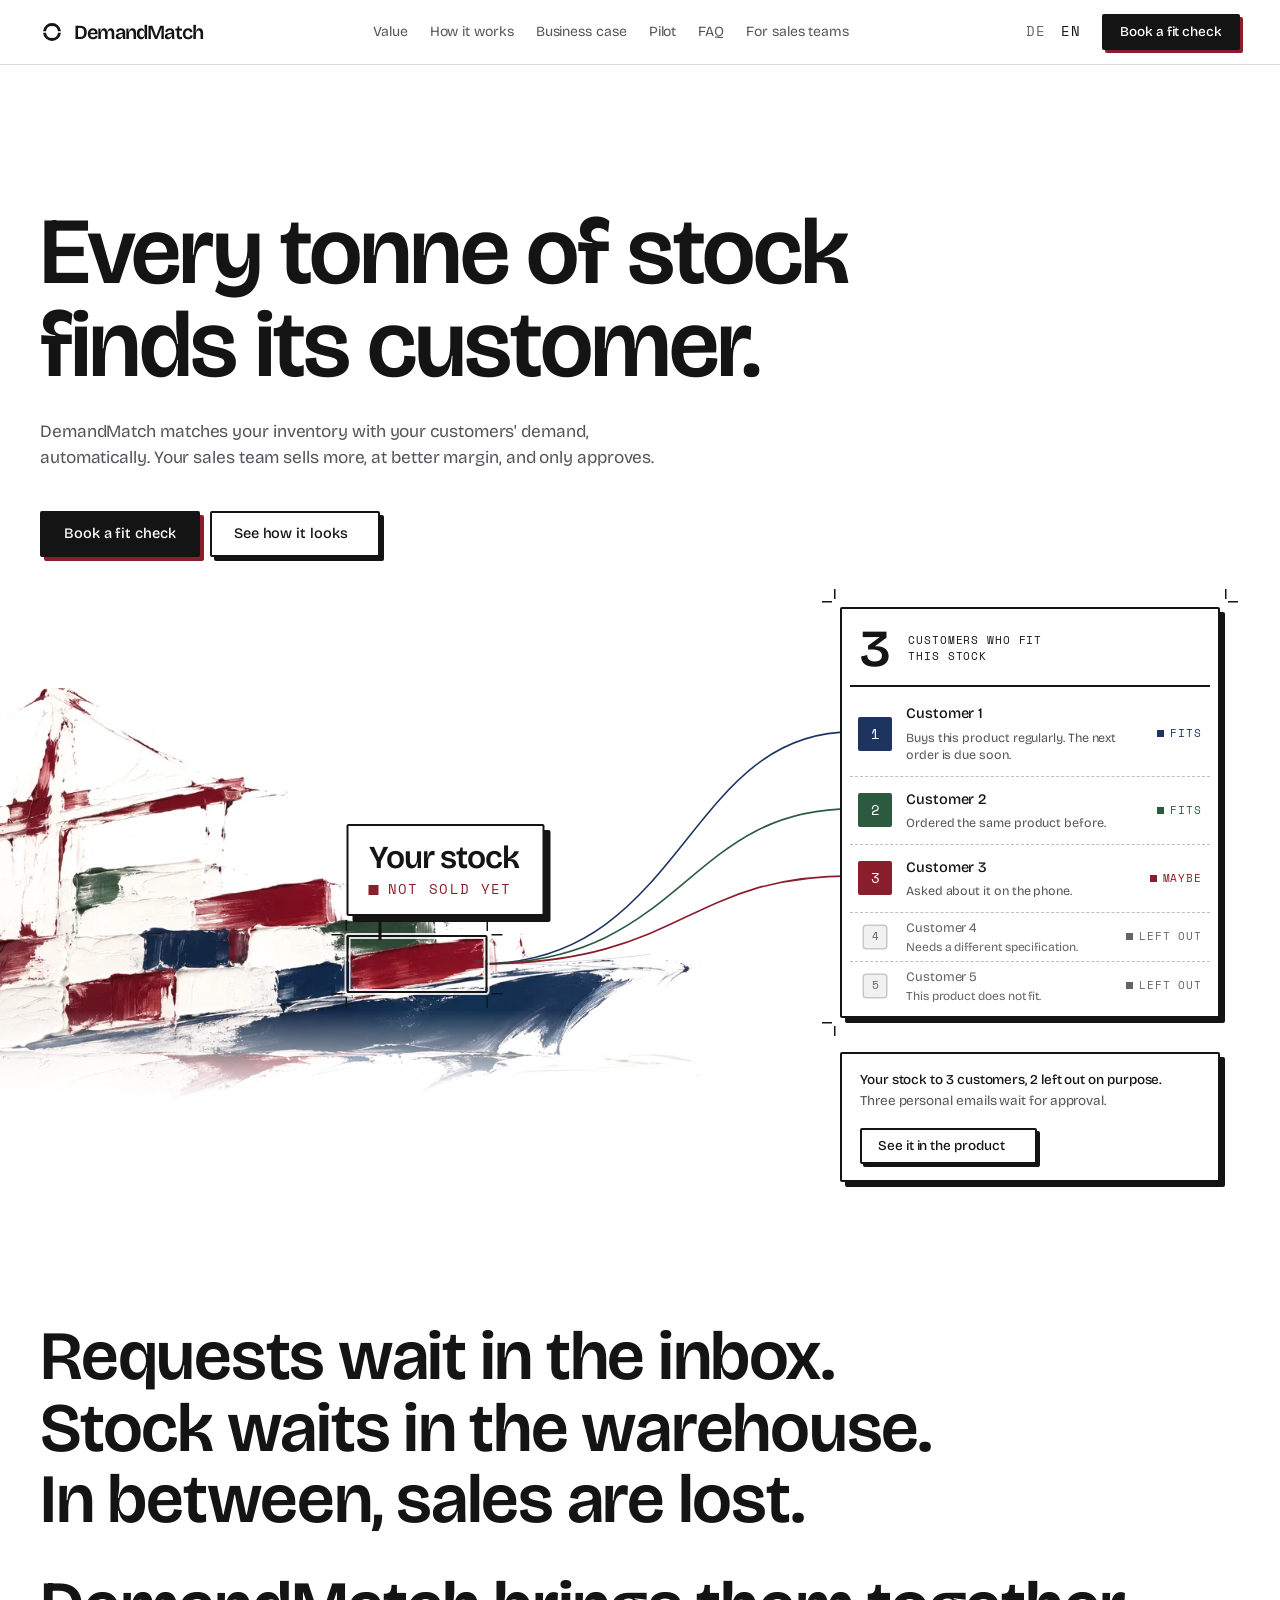
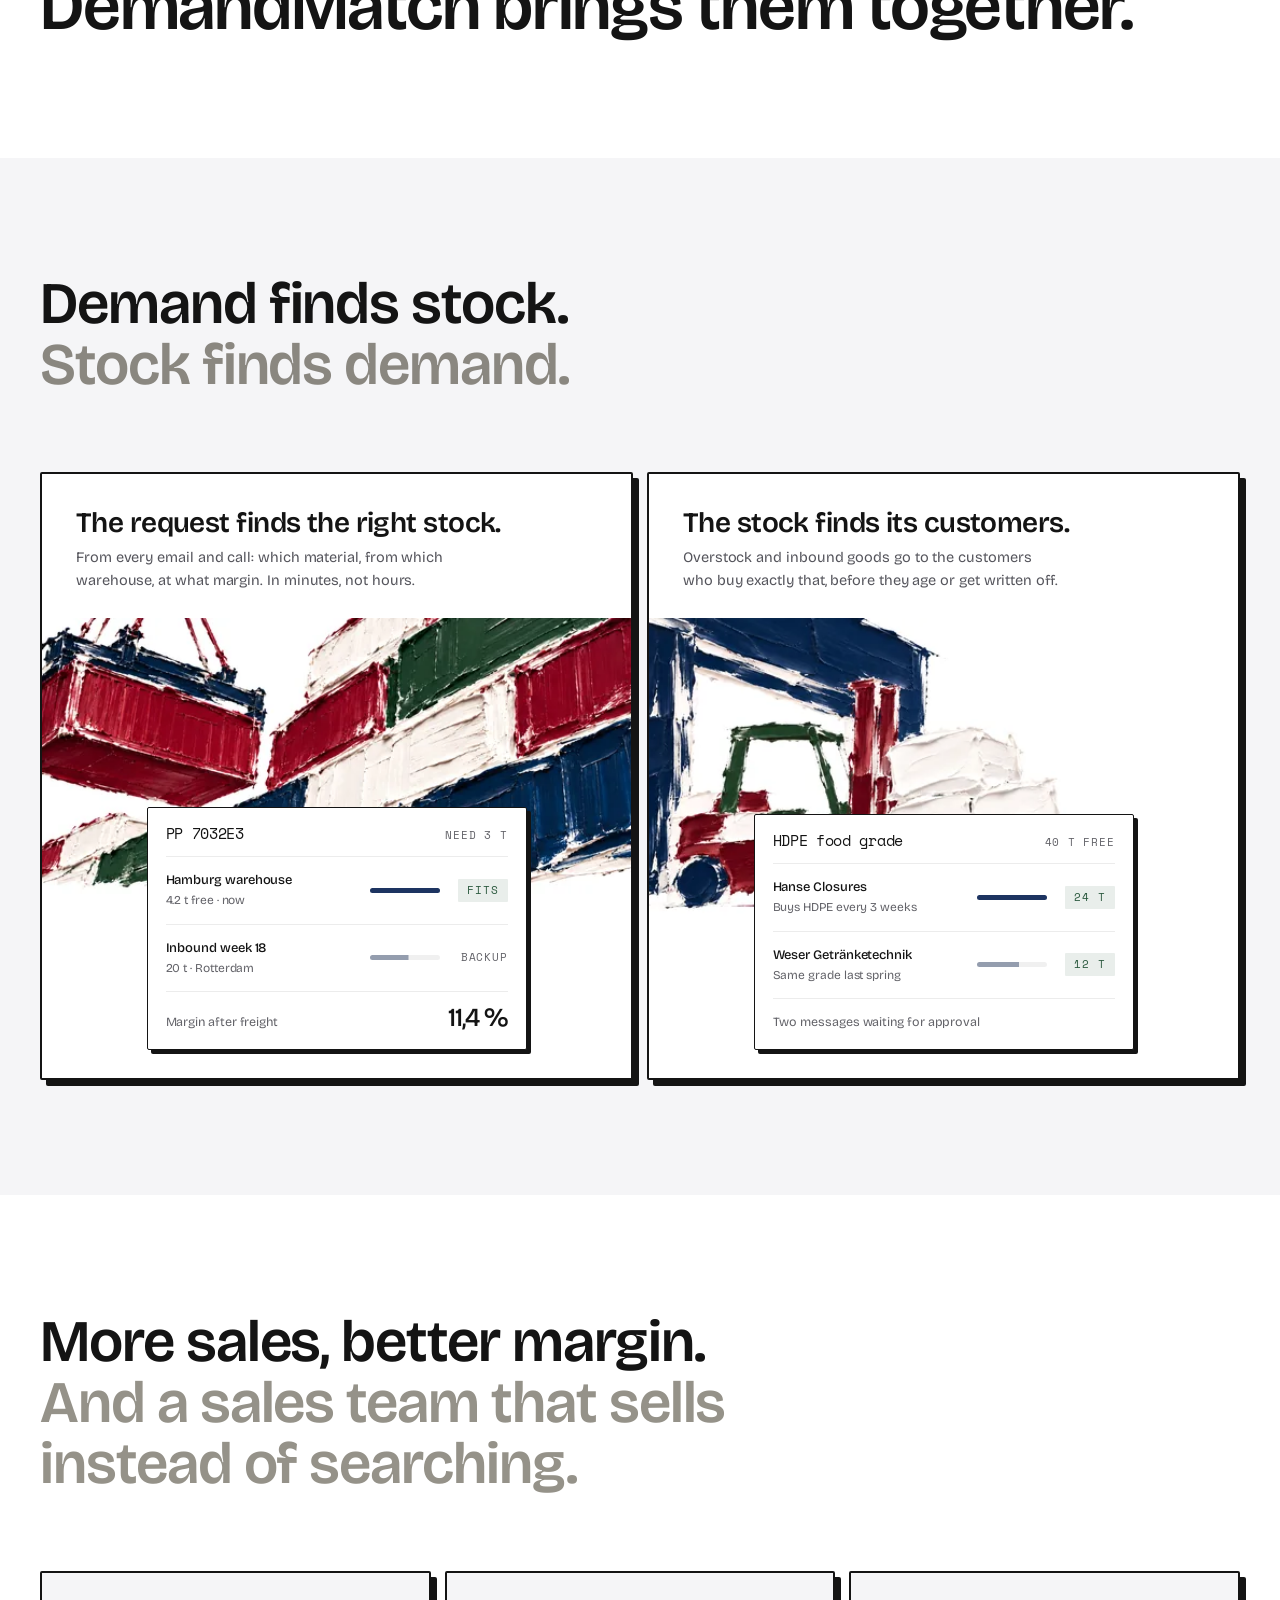
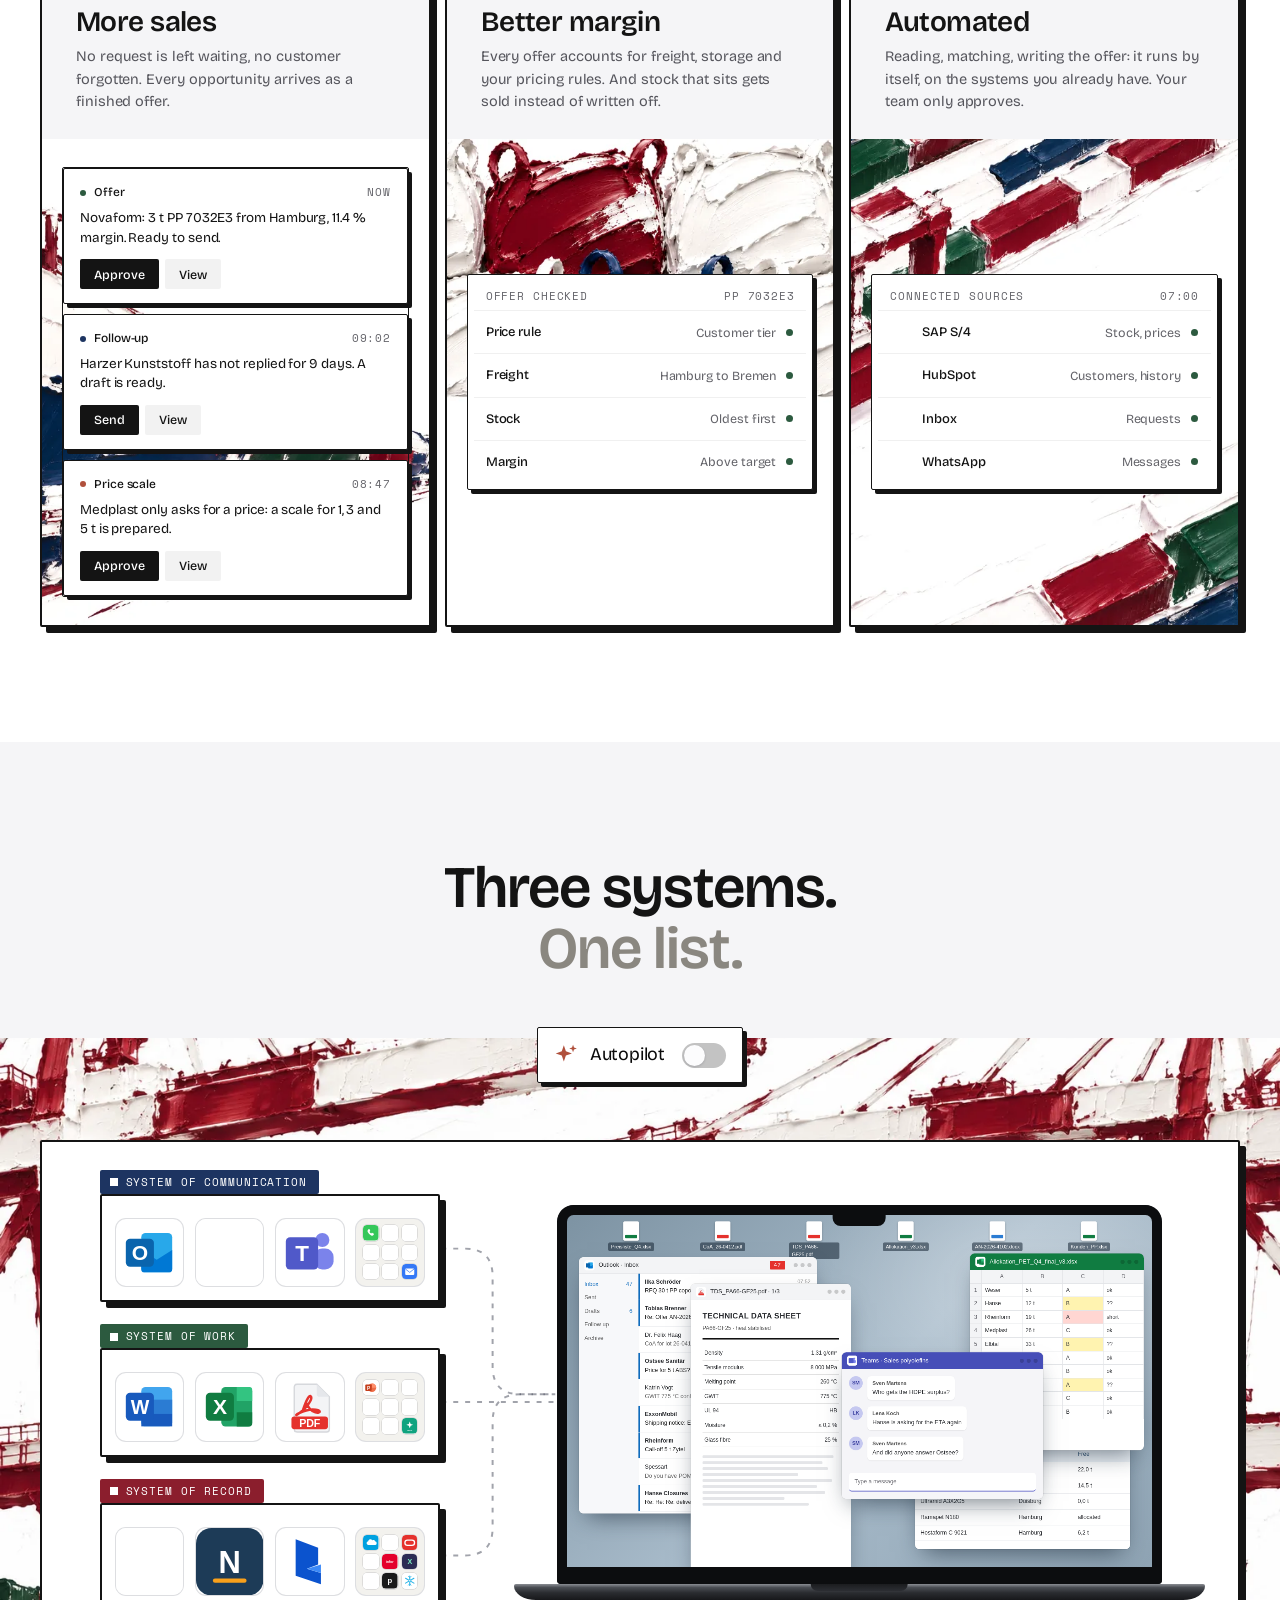
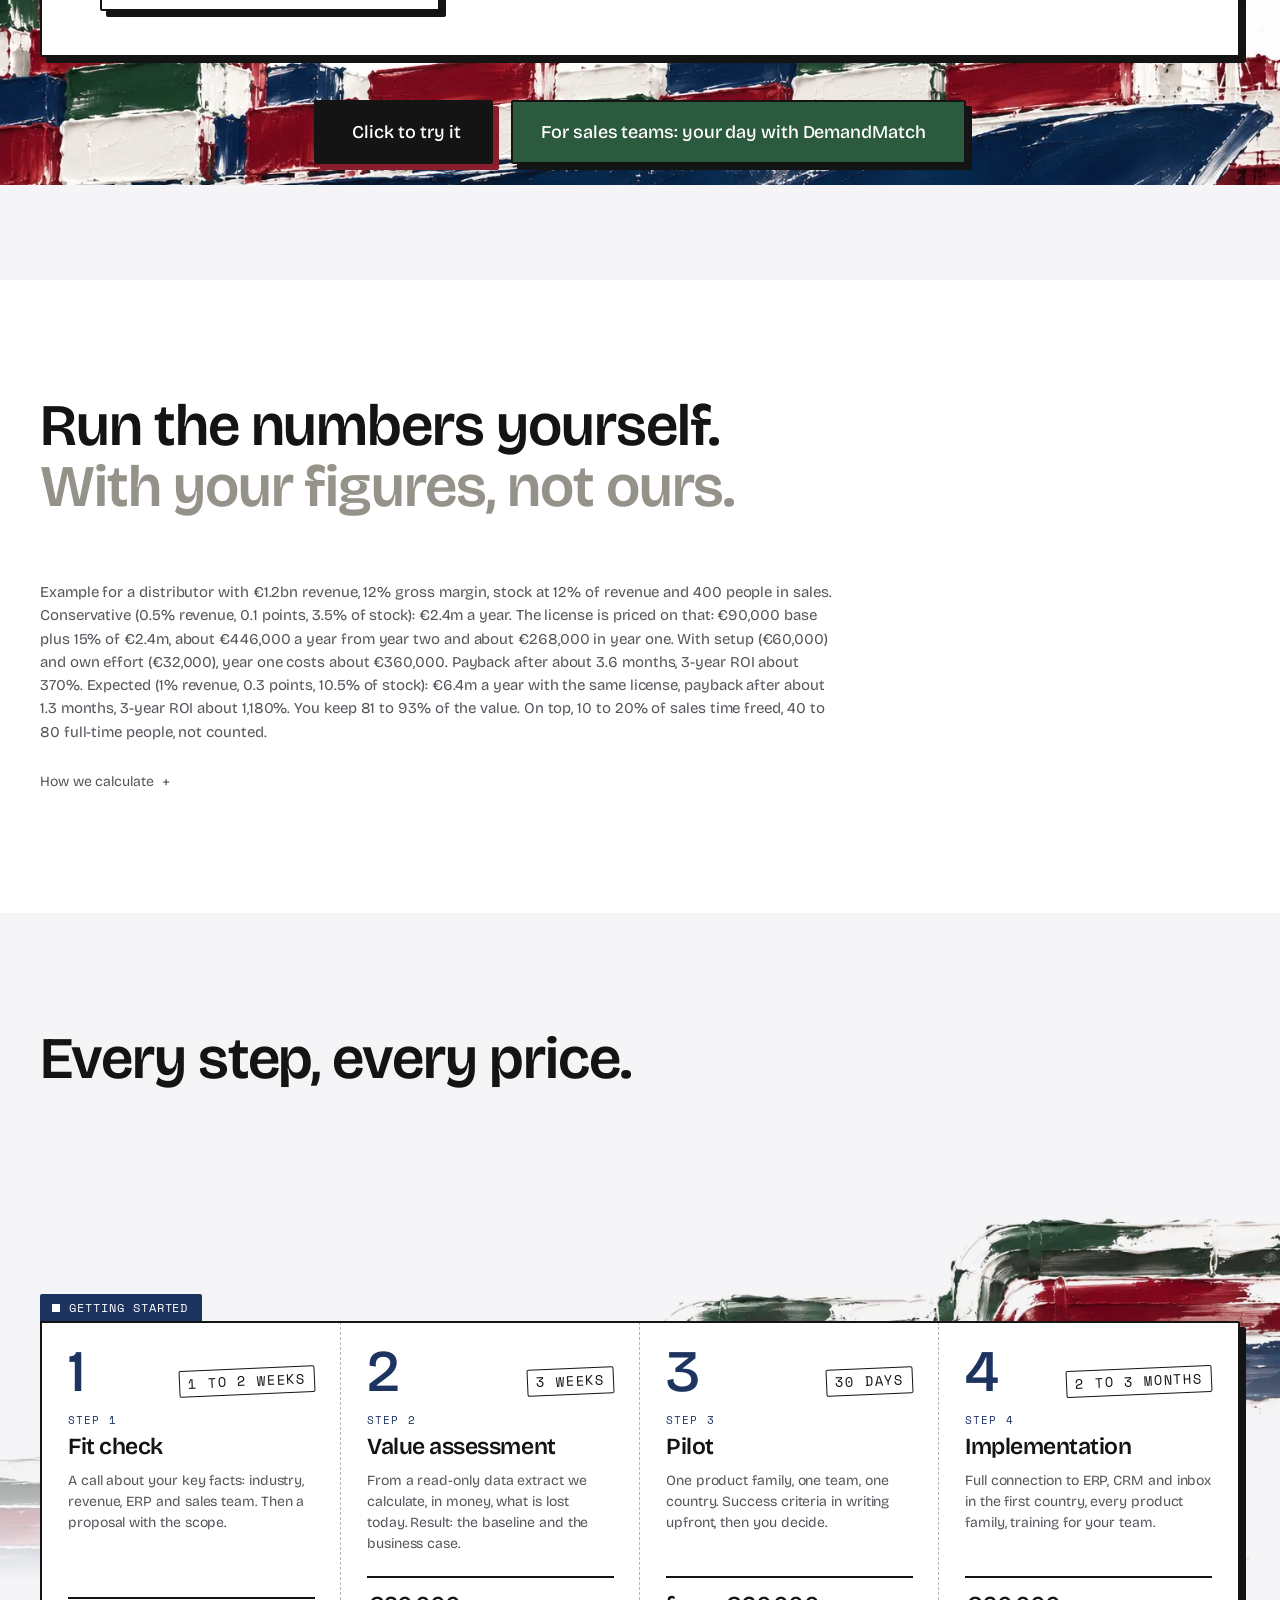
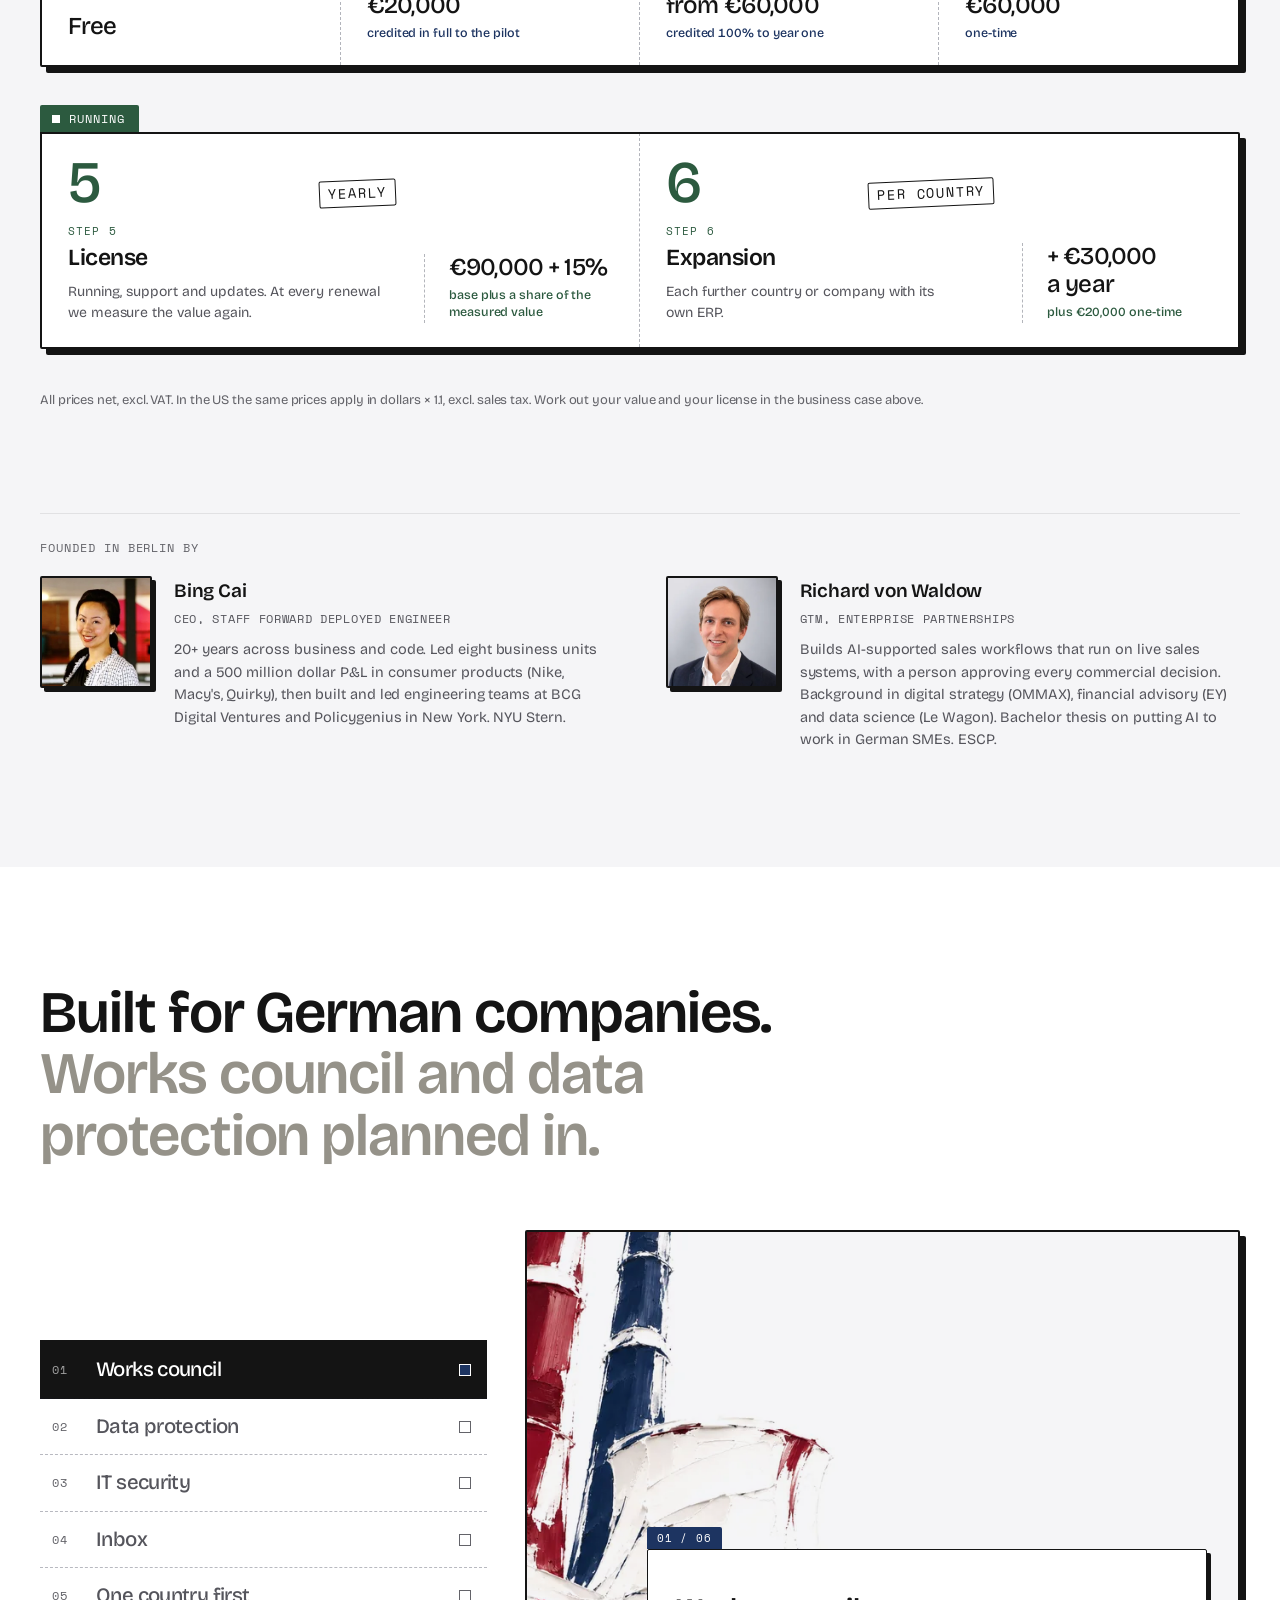
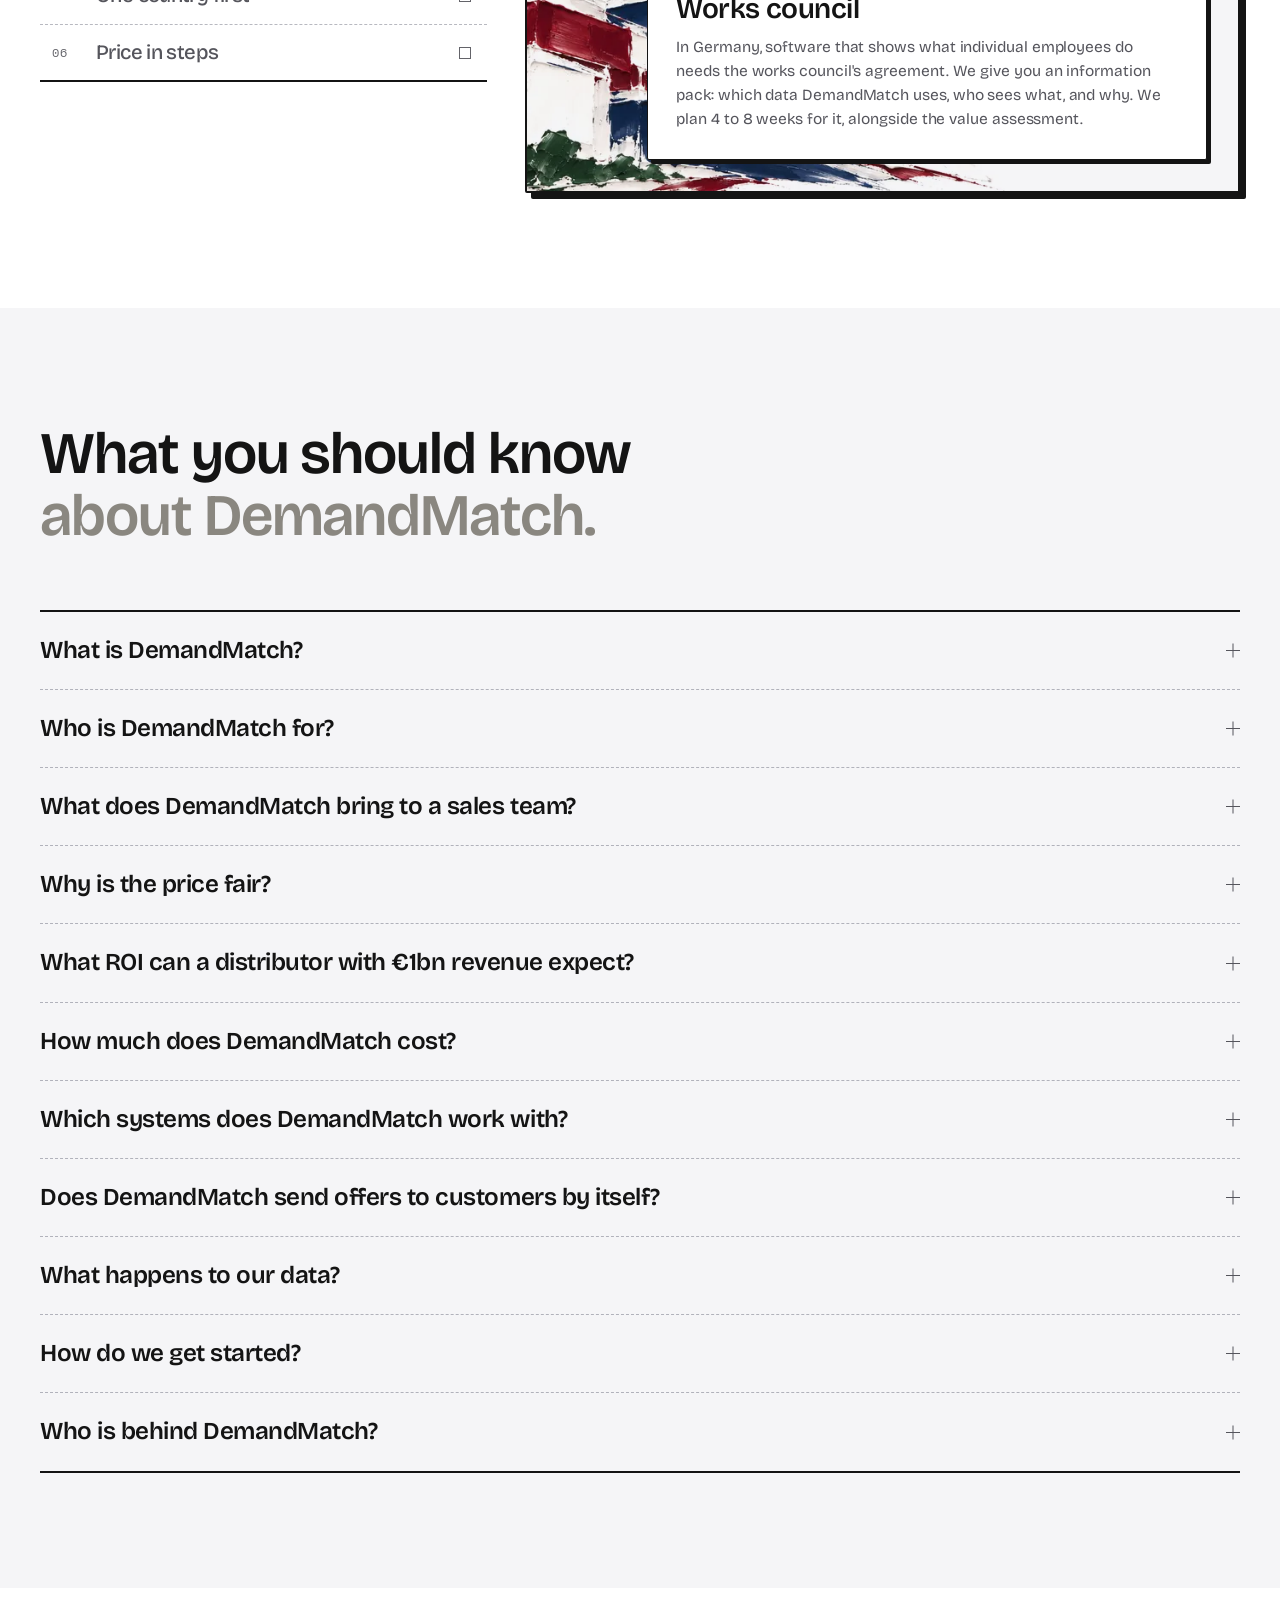
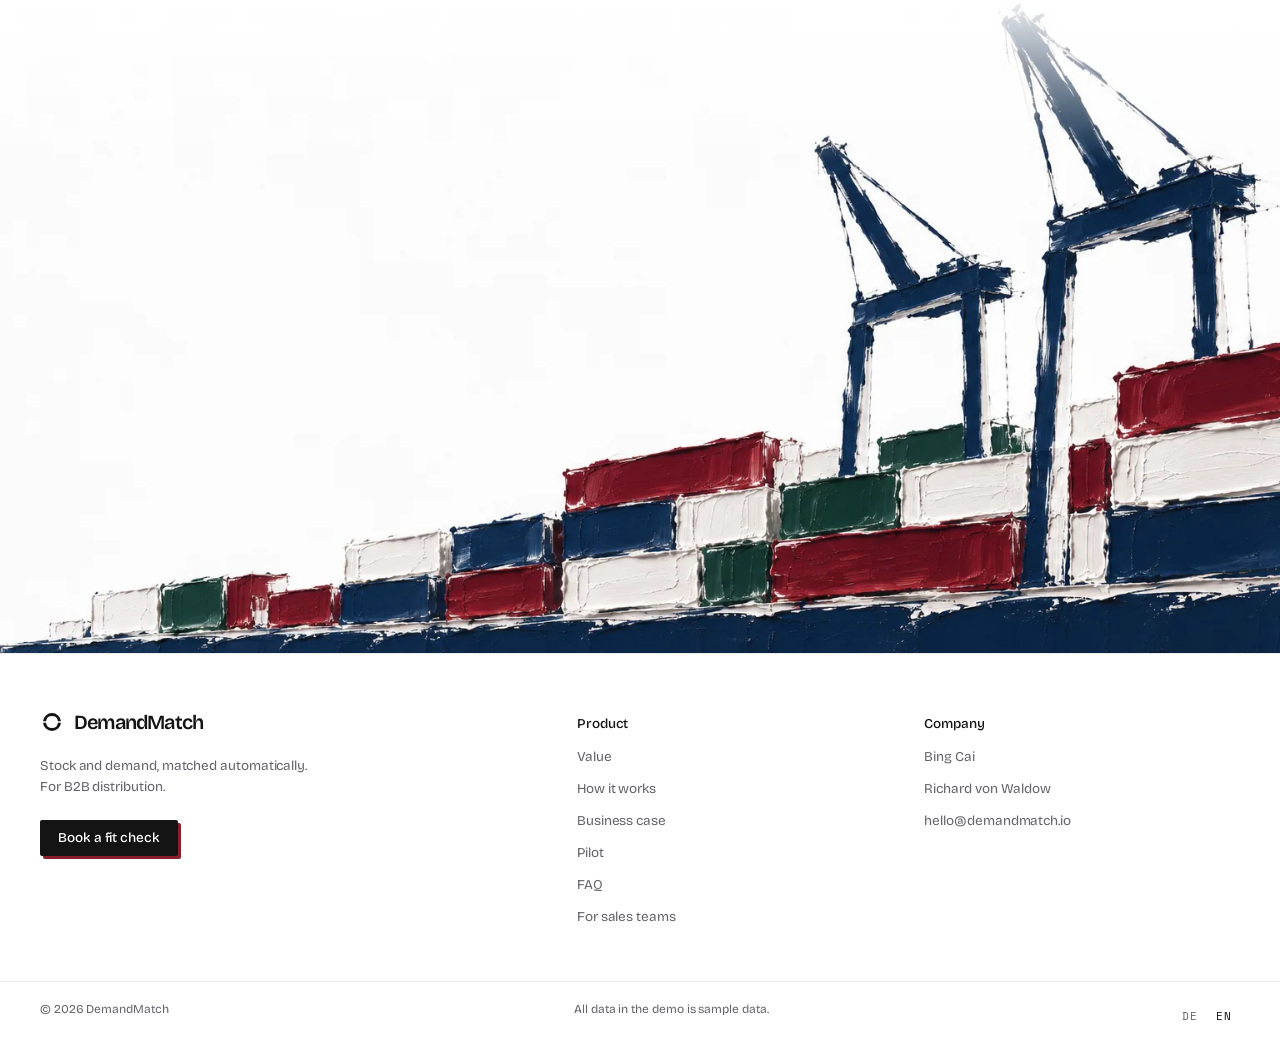
==== en/index.html @ f8e8c4b4 ""Try the product" after a deep link starts again on Today" ====
<!doctype html>
<html lang="en" data-type="signal" data-de="../" data-en="../en/">
<head>
<meta charset="utf-8">
<meta name="viewport" content="width=device-width, initial-scale=1">
<script>/* language: the visitor's own choice (DE/EN buttons, or a ?lang= link for this visit; site.js) wins; otherwise the browser's: German if German comes before English in its list, English for every other language. Never for crawlers, link previews or ?lang= links. */(function(){try{var h=document.documentElement,ua=navigator.userAgent||'';if(navigator.webdriver||/bot|crawl|spider|slurp|preview|facebookexternalhit|lighthouse|headless/i.test(ua)||/[?&]lang=/.test(location.search))return;var w=null;try{w=sessionStorage.getItem('dm-lang')||localStorage.getItem('dm-lang')}catch(e){}if(w!=='de'&&w!=='en'){w='en';var l=navigator.languages&&navigator.languages.length?navigator.languages:[navigator.language||''];for(var i=0;i<l.length;i++){var c=String(l[i]).toLowerCase();if(c.slice(0,2)==='de'){w='de';break}if(c.slice(0,2)==='en')break}}if(w!==h.lang&&h.dataset[w])location.replace(h.dataset[w]+location.hash)}catch(e){}})();</script>
<meta name="theme-color" content="#ffffff">
<meta name="color-scheme" content="light">
<title>DemandMatch · Your stock finds its customers</title>
<meta name="description" content="DemandMatch matches your inventory with your customers' demand, automatically. Software for distributors of chemicals, plastics and industrial goods with $1bn+ in revenue: more sales, better margin, and your sales team only approves.">
<meta name="robots" content="index, follow, max-snippet:-1, max-image-preview:large">
<link rel="canonical" href="https://demandmatch.io/en/">
<link rel="alternate" hreflang="de" href="https://demandmatch.io/">
<link rel="alternate" hreflang="en" href="https://demandmatch.io/en/">
<link rel="alternate" hreflang="x-default" href="https://demandmatch.io/">
<link rel="alternate" type="text/markdown" href="https://demandmatch.io/en/index.md" title="DemandMatch · Your stock finds its customers (Markdown)">
<link rel="help" type="text/plain" href="https://demandmatch.io/llms.txt" title="llms.txt">
<meta property="og:type" content="website">
<meta property="og:site_name" content="DemandMatch">
<meta property="og:url" content="https://demandmatch.io/en/">
<meta property="og:locale" content="en_US">
<meta property="og:locale:alternate" content="de_DE">
<meta property="og:title" content="DemandMatch · Your stock finds its customers">
<meta property="og:description" content="DemandMatch matches your inventory with your customers' demand, automatically. Software for distributors of chemicals, plastics and industrial goods with $1bn+ in revenue: more sales, better margin, and your sales team only approves.">
<meta property="og:image" content="https://demandmatch.io/assets/art/unloading.jpg">
<meta name="twitter:card" content="summary_large_image">
<link rel="icon" href="../assets/logo/favicon.svg" type="image/svg+xml">
<link rel="preconnect" href="https://fonts.googleapis.com">
<link rel="preconnect" href="https://fonts.gstatic.com" crossorigin>
<script>(function(){var F={werk:'Archivo:wdth,wght@100..125,400..600&family=IBM+Plex+Mono:wght@400;500',atelier:'Instrument+Serif&family=Instrument+Sans:wdth,wght@100,400..600&family=DM+Mono:wght@400;500',signal:'Bricolage+Grotesque:opsz,wght@12..96,400..600&family=Space+Mono:wght@400;700'};var t='signal';try{var q=new URLSearchParams(location.search).get('type');if(q&&F[q]){t=q;sessionStorage.setItem('dm-type',q)}else{var s=sessionStorage.getItem('dm-type');if(s&&F[s])t=s}}catch(e){}document.documentElement.dataset.type=t;document.write('<link rel="stylesheet" href="https://fonts.googleapis.com/css2?family='+F[t]+'&display=swap">')})();</script>
<noscript><link rel="stylesheet" href="https://fonts.googleapis.com/css2?family=Bricolage+Grotesque:opsz,wght@12..96,400..600&family=Space+Mono:wght@400;700&display=swap"></noscript>
<link rel="preload" href="../assets/fonts/Geist-var.woff2" as="font" type="font/woff2" crossorigin>
<link rel="preload" as="image" href="../assets/art/unloading-1536.webp" imagesrcset="../assets/art/unloading-640.webp 640w, ../assets/art/unloading-1024.webp 1024w, ../assets/art/unloading-1536.webp 1536w" imagesizes="100vw" fetchpriority="high">
<script type="application/ld+json">
{
 "@context": "https://schema.org",
 "@graph": [
  {
   "@type": "Organization",
   "@id": "https://demandmatch.io/#org",
   "name": "DemandMatch",
   "url": "https://demandmatch.io/",
   "logo": "https://demandmatch.io/assets/logo/logo-512.png",
   "image": "https://demandmatch.io/assets/art/unloading.jpg",
   "email": "hello@demandmatch.io",
   "description": "DemandMatch matches your inventory with your customers' demand, automatically. Software for distributors of chemicals, plastics and industrial goods with $1bn+ in revenue: more sales, better margin, and your sales team only approves.",
   "slogan": "Every tonne of stock finds its customer.",
   "foundingLocation": {
    "@type": "Place",
    "name": "Berlin, Germany"
   },
   "founder": [
    {
     "@id": "https://demandmatch.io/#bing"
    },
    {
     "@id": "https://demandmatch.io/#richard"
    }
   ],
   "knowsAbout": [
    "Sales automation",
    "B2B distribution",
    "Chemical and plastics distribution",
    "Inventory-to-demand matching",
    "Quote generation",
    "Overstock reduction"
   ]
  },
  {
   "@type": "Person",
   "@id": "https://demandmatch.io/#bing",
   "name": "Bing Cai",
   "jobTitle": "CEO, Staff Forward Deployed Engineer",
   "sameAs": [
    "https://www.linkedin.com/in/bingcai/"
   ],
   "worksFor": {
    "@id": "https://demandmatch.io/#org"
   }
  },
  {
   "@type": "Person",
   "@id": "https://demandmatch.io/#richard",
   "name": "Richard von Waldow",
   "jobTitle": "GTM, Enterprise Partnerships",
   "sameAs": [
    "https://www.linkedin.com/in/richard-von-waldow/"
   ],
   "worksFor": {
    "@id": "https://demandmatch.io/#org"
   }
  },
  {
   "@type": "WebSite",
   "@id": "https://demandmatch.io/#website",
   "url": "https://demandmatch.io/",
   "name": "DemandMatch",
   "inLanguage": [
    "de",
    "en"
   ],
   "publisher": {
    "@id": "https://demandmatch.io/#org"
   }
  },
  {
   "@type": "WebPage",
   "@id": "https://demandmatch.io/en/#webpage",
   "url": "https://demandmatch.io/en/",
   "name": "DemandMatch · Your stock finds its customers",
   "description": "DemandMatch matches your inventory with your customers' demand, automatically. Software for distributors of chemicals, plastics and industrial goods with $1bn+ in revenue: more sales, better margin, and your sales team only approves.",
   "inLanguage": "en",
   "isPartOf": {
    "@id": "https://demandmatch.io/#website"
   },
   "about": {
    "@id": "https://demandmatch.io/#product"
   },
   "mainEntity": {
    "@id": "https://demandmatch.io/#product"
   },
   "primaryImageOfPage": "https://demandmatch.io/assets/art/unloading.jpg",
   "dateModified": "2026-11-28"
  },
  {
   "@type": "SoftwareApplication",
   "@id": "https://demandmatch.io/#product",
   "name": "DemandMatch",
   "url": "https://demandmatch.io/en/",
   "applicationCategory": "BusinessApplication",
   "applicationSubCategory": "Sales automation, inventory-to-demand matching",
   "operatingSystem": "Web",
   "description": "DemandMatch matches your inventory with your customers' demand, automatically. Your sales team sells more, at better margin, and only approves.",
   "slogan": "Every tonne of stock finds its customer.",
   "audience": {
    "@type": "BusinessAudience",
    "audienceType": "For chemical, plastics and industrial distributors with $1bn+ revenue"
   },
   "featureList": [
    "The request finds the right stock.",
    "The stock finds its customers.",
    "More sales: No request is left waiting, no customer forgotten. Every opportunity arrives as a finished offer.",
    "Better margin: Every offer accounts for freight, storage and your pricing rules. And stock that sits gets sold instead of written off.",
    "Automated: Reading, matching, writing the offer: it runs by itself, on the systems you already have. Your team only approves.",
    "Read-only: DemandMatch reads from ERP, CRM and inbox and changes nothing there.",
    "A person approves: No offer and no email goes out before your sales team has seen it."
   ],
   "softwareRequirements": "Reads from: SAP, Oracle, Odoo, DATEV, HubSpot, Gmail, Outlook, WhatsApp, Slack",
   "provider": {
    "@id": "https://demandmatch.io/#org"
   },
   "creator": {
    "@id": "https://demandmatch.io/#org"
   },
   "offers": [
    {
     "@type": "Offer",
     "priceCurrency": "EUR",
     "seller": {
      "@id": "https://demandmatch.io/#org"
     },
     "url": "https://demandmatch.io/en/#faq",
     "name": "DemandMatch Fit check",
     "description": "30 minutes. A call after you have sent us a few facts: industry, revenue, ERP and size of your sales team. We work with companies from $1bn in annual revenue, so we only talk where it fits.",
     "price": 0,
     "priceSpecification": {
      "@type": "UnitPriceSpecification",
      "priceCurrency": "EUR",
      "valueAddedTaxIncluded": false,
      "price": 0
     }
    },
    {
     "@type": "Offer",
     "priceCurrency": "EUR",
     "seller": {
      "@id": "https://demandmatch.io/#org"
     },
     "url": "https://demandmatch.io/en/#faq",
     "name": "DemandMatch Value assessment",
     "description": "3 weeks. On one division's data: how much revenue is lost today, how much stock sits idle and how much margin is left open, in money. Credited in full to the pilot.",
     "price": 20000,
     "priceSpecification": {
      "@type": "UnitPriceSpecification",
      "priceCurrency": "EUR",
      "valueAddedTaxIncluded": false,
      "price": 20000
     }
    },
    {
     "@type": "Offer",
     "priceCurrency": "EUR",
     "seller": {
      "@id": "https://demandmatch.io/#org"
     },
     "url": "https://demandmatch.io/en/#faq",
     "name": "DemandMatch Pilot",
     "description": "30 days. One product family, one team, success criteria agreed in writing upfront. The price depends on scope. Credited 100% to year one if you sign within 30 days of the review.",
     "price": 60000,
     "priceSpecification": {
      "@type": "UnitPriceSpecification",
      "priceCurrency": "EUR",
      "valueAddedTaxIncluded": false,
      "minPrice": 60000
     }
    },
    {
     "@type": "Offer",
     "priceCurrency": "EUR",
     "seller": {
      "@id": "https://demandmatch.io/#org"
     },
     "url": "https://demandmatch.io/en/#faq",
     "name": "DemandMatch License",
     "description": "From year 1. Annual: a base plus 15% of the value measured in the value assessment and the pilot, at most a third of that value. Base + 15% of the value we measure together. At most a third of it. Setup €60,000 / $66,000 one-time, €20,000 / $22,000 for each further company. Every license includes: matching both ways, offers with margin, freight and your pricing rules, read-only connection to ERP, CRM and inbox, and nothing goes out without your team's approval.",
     "priceSpecification": [
      {
       "@type": "UnitPriceSpecification",
       "priceCurrency": "EUR",
       "valueAddedTaxIncluded": false,
       "name": "Base per year (€30,000 for each further company)",
       "unitText": "YEAR",
       "billingDuration": "P1Y",
       "minPrice": 90000
      },
      {
       "@type": "PriceSpecification",
       "name": "Setup €60,000 / $66,000 one-time, €20,000 / $22,000 for each further company.",
       "price": 60000,
       "priceCurrency": "EUR",
       "valueAddedTaxIncluded": false
      }
     ]
    },
    {
     "@type": "Offer",
     "priceCurrency": "USD",
     "seller": {
      "@id": "https://demandmatch.io/#org"
     },
     "url": "https://demandmatch.io/en/#faq",
     "eligibleRegion": {
      "@type": "Country",
      "name": "US"
     },
     "name": "DemandMatch Fit check",
     "description": "30 minutes. A call after you have sent us a few facts: industry, revenue, ERP and size of your sales team. We work with companies from $1bn in annual revenue, so we only talk where it fits.",
     "price": 0,
     "priceSpecification": {
      "@type": "UnitPriceSpecification",
      "priceCurrency": "USD",
      "valueAddedTaxIncluded": false,
      "price": 0
     }
    },
    {
     "@type": "Offer",
     "priceCurrency": "USD",
     "seller": {
      "@id": "https://demandmatch.io/#org"
     },
     "url": "https://demandmatch.io/en/#faq",
     "eligibleRegion": {
      "@type": "Country",
      "name": "US"
     },
     "name": "DemandMatch Value assessment",
     "description": "3 weeks. On one division's data: how much revenue is lost today, how much stock sits idle and how much margin is left open, in money. Credited in full to the pilot.",
     "price": 22000,
     "priceSpecification": {
      "@type": "UnitPriceSpecification",
      "priceCurrency": "USD",
      "valueAddedTaxIncluded": false,
      "price": 22000
     }
    },
    {
     "@type": "Offer",
     "priceCurrency": "USD",
     "seller": {
      "@id": "https://demandmatch.io/#org"
     },
     "url": "https://demandmatch.io/en/#faq",
     "eligibleRegion": {
      "@type": "Country",
      "name": "US"
     },
     "name": "DemandMatch Pilot",
     "description": "30 days. One product family, one team, success criteria agreed in writing upfront. The price depends on scope. Credited 100% to year one if you sign within 30 days of the review.",
     "price": 66000,
     "priceSpecification": {
      "@type": "UnitPriceSpecification",
      "priceCurrency": "USD",
      "valueAddedTaxIncluded": false,
      "minPrice": 66000
     }
    },
    {
     "@type": "Offer",
     "priceCurrency": "USD",
     "seller": {
      "@id": "https://demandmatch.io/#org"
     },
     "url": "https://demandmatch.io/en/#faq",
     "eligibleRegion": {
      "@type": "Country",
      "name": "US"
     },
     "name": "DemandMatch License",
     "description": "From year 1. Annual: a base plus 15% of the value measured in the value assessment and the pilot, at most a third of that value. Base + 15% of the value we measure together. At most a third of it. Setup €60,000 / $66,000 one-time, €20,000 / $22,000 for each further company. Every license includes: matching both ways, offers with margin, freight and your pricing rules, read-only connection to ERP, CRM and inbox, and nothing goes out without your team's approval.",
     "priceSpecification": [
      {
       "@type": "UnitPriceSpecification",
       "priceCurrency": "USD",
       "valueAddedTaxIncluded": false,
       "name": "Base per year ($33,000 for each further company)",
       "unitText": "YEAR",
       "billingDuration": "P1Y",
       "minPrice": 99000
      },
      {
       "@type": "PriceSpecification",
       "name": "Setup €60,000 / $66,000 one-time, €20,000 / $22,000 for each further company.",
       "price": 66000,
       "priceCurrency": "USD",
       "valueAddedTaxIncluded": false
      }
     ]
    }
   ]
  },
  {
   "@type": "FAQPage",
   "@id": "https://demandmatch.io/en/#faq",
   "url": "https://demandmatch.io/en/#faq",
   "inLanguage": "en",
   "isPartOf": {
    "@id": "https://demandmatch.io/en/#webpage"
   },
   "mainEntity": [
    {
     "@type": "Question",
     "name": "What is DemandMatch?",
     "acceptedAnswer": {
      "@type": "Answer",
      "text": "DemandMatch is software for B2B distribution. It matches your inventory with your customers' demand automatically: for every request from email, phone or CRM it finds the right material, warehouse and margin and prepares the offer. The other way round, it finds the customers who buy exactly what sits in overstock or arrives inbound. Your sales team reviews and approves."
     }
    },
    {
     "@type": "Question",
     "name": "Who is DemandMatch for?",
     "acceptedAnswer": {
      "@type": "Answer",
      "text": "For distributors and wholesalers of chemicals, plastics and industrial goods with at least $1bn in annual revenue, above all for heads of sales, field sales and inside sales teams who have to bring many requests and a lot of stock together."
     }
    },
    {
     "@type": "Question",
     "name": "What does DemandMatch bring to a sales team?",
     "acceptedAnswer": {
      "@type": "Answer",
      "text": "More sales, because no request is left waiting and no customer is forgotten. Better margin, because every offer accounts for freight, storage and your pricing rules, and stock that sits gets sold instead of written off. And less manual work: reading, matching and writing the offer run automatically."
     }
    },
    {
     "@type": "Question",
     "name": "Why is the price fair?",
     "acceptedAnswer": {
      "@type": "Answer",
      "text": "Because it follows the value we measure together. Before the pilot both sides write down how things run today and how we calculate. Only the conservative case counts, freed time never does. The price is fixed for a year, and year one counts half the value, because the ramp-up takes time. At every renewal we measure again: if the value rises, the share rises with it; if it falls, your license falls too, never below the base. And the license is never more than a third of the value, so you always keep at least three times what you pay."
     }
    },
    {
     "@type": "Question",
     "name": "What ROI can a distributor with €1bn revenue expect?",
     "acceptedAnswer": {
      "@type": "Answer",
      "text": "At €1.2bn revenue and 12% gross margin we expect €2.4m (conservative) to €6.4m (expected) a year from more sales, better margin and stock sold earlier. The license is priced on the conservative case only: about €446,000 a year from year two. With setup and own effort, year one costs about €360,000 and pays back in about 1.3 to 3.6 months. Freed sales time comes on top. The calculator on this page lets you adjust every assumption. Only money that actually arrives goes into the ROI; freed time is shown next to it and counted only if you choose to."
     }
    },
    {
     "@type": "Question",
     "name": "How much does DemandMatch cost?",
     "acceptedAnswer": {
      "@type": "Answer",
      "text": "The fit check is free. The value assessment costs €20,000 and the 30-day pilot from €60,000, depending on scope. Every paid step is credited to the next one: the value assessment in full to the pilot, the pilot 100% to year one of the license if you sign within 30 days of the review. The license follows an open formula: a base of €90,000 a year for the first company with its ERP (€30,000 for each further one) plus 15% of the annual value we measure together on your data in the value assessment and the pilot, in the conservative case only. It is never more than a third of that value, so you always keep at least three times what you pay. Setup is €60,000 one-time (€20,000 for each further company). All prices net, excl. VAT. In the US: $22,000, from $66,000, base $99,000 ($33,000 for each further company), setup $66,000 ($22,000), excl. sales tax."
     }
    },
    {
     "@type": "Question",
     "name": "Which systems does DemandMatch work with?",
     "acceptedAnswer": {
      "@type": "Answer",
      "text": "DemandMatch reads from the systems you already run: ERP such as SAP, Oracle, Odoo or DATEV, CRM such as HubSpot, the inbox (Outlook, Gmail) and messengers such as WhatsApp or Slack. Nothing is replaced and there is no system change."
     }
    },
    {
     "@type": "Question",
     "name": "Does DemandMatch send offers to customers by itself?",
     "acceptedAnswer": {
      "@type": "Answer",
      "text": "No. DemandMatch prepares, a person decides. No offer and no email goes out before your sales team has seen and approved it."
     }
    },
    {
     "@type": "Question",
     "name": "What happens to our data?",
     "acceptedAnswer": {
      "@type": "Answer",
      "text": "No system change, no big project. DemandMatch has read-only access to ERP, CRM and inbox and changes nothing there. Your data stays where it is. We set up the connection and access rights together with your IT."
     }
    },
    {
     "@type": "Question",
     "name": "How do we get started?",
     "acceptedAnswer": {
      "@type": "Answer",
      "text": "With a free fit check: you send us a few facts first (industry, revenue, ERP, size of your sales team), so we only talk where it fits. Then a value assessment on one division's data and a 30-day pilot on your real data, for one product family and one team, with success criteria agreed in writing upfront. Week 1: connect read-only. Week 2: match your real requests against your real stock, with your rules on margin and customers. Weeks 3 and 4: your team works with it, and together we measure what it brings."
     }
    },
    {
     "@type": "Question",
     "name": "Who is behind DemandMatch?",
     "acceptedAnswer": {
      "@type": "Answer",
      "text": "DemandMatch was founded in Berlin by Bing Cai (CEO, Staff Forward Deployed Engineer) and Richard von Waldow (GTM, Enterprise Partnerships). Contact: hello@demandmatch.io."
     }
    }
   ]
  }
 ]
}
</script>
<link rel="stylesheet" href="../assets/css/systems.css?v=4139db91">
<link rel="stylesheet" href="../assets/css/roi.css?v=d8d833cb">
<link rel="stylesheet" href="../assets/icons/style.css?v=2a36dc2a">
<link rel="stylesheet" href="../assets/app/app.css?v=a8d8a2b7">
<link rel="stylesheet" href="../assets/app/ae.css?v=27780c25">
<link rel="stylesheet" href="../assets/app/gantt.css?v=93a75ad0">
<link rel="stylesheet" href="../assets/css/site.css?v=8fb1ecf4">
<link rel="stylesheet" href="../assets/css/monet.css?v=843fdf80">
<link rel="stylesheet" href="../assets/css/type.css?v=6b0c6624">
<link rel="stylesheet" href="../assets/css/mobile.css?v=3ee79860">
<link rel="stylesheet" href="../assets/css/rail.css?v=15b54042">
<link rel="stylesheet" href="../assets/css/hero.css?v=23153c5e">
<link rel="stylesheet" href="../assets/css/freight.css?v=9148a6d7">
</head>
<body>
<a class="skip" href="#main" data-t="skip">Skip to content</a>

<header class="top" id="top">
  <div class="top-in">
    <a class="brand" href="#main" aria-label="DemandMatch">
      <span class="brand-mark" data-logo="mark" aria-hidden="true"></span>
      <span class="brand-word">DemandMatch</span>
    </a>
    <nav class="nav" aria-label="Seiten">
      <a href="#value" data-t="nav_value">Value</a>
      <a href="#systems" data-t="nav_how">How it works</a>
      <a href="#roi" data-t="nav_roi">Business case</a>
      <a href="#pilot" data-t="nav_pilot">Pilot</a>
      <a href="#faq" data-t="nav_faq">FAQ</a>
      <a href="../en/sales/" data-t="s_nav">For sales teams</a>
    </nav>
    <div class="top-r">
      <div class="lang" role="group" aria-label="Sprache / Language"><button type="button" data-lang="de" aria-pressed="false">DE</button><button type="button" data-lang="en" aria-pressed="true">EN</button></div>
      <a href="mailto:hello@demandmatch.io?subject=DemandMatch%3A%20fit%20check" class="btn btn-ink btn-sm top-cta" data-mail><span data-t="cta">Book a fit check</span></a>
      <button class="menu-b" type="button" aria-expanded="false" aria-controls="menu" data-menu-b data-ta="menu_open" aria-label="Open menu"><span class="menu-ic" aria-hidden="true"><i></i><i></i></span></button>
    </div>
  </div>
  <!-- the phone menu (mobile.css, site.js): the page's sections, the language and the two actions -->
  <div class="menu" id="menu" data-menu hidden>
    <nav class="menu-l" data-ta="menu_label" aria-label="Menu">
      <a href="#value"><span data-t="nav_value">Value</span><i class="ph-light ph-arrow-right" aria-hidden="true"></i></a>
      <a href="#systems"><span data-t="nav_how">How it works</span><i class="ph-light ph-arrow-right" aria-hidden="true"></i></a>
      <a href="#roi"><span data-t="nav_roi">Business case</span><i class="ph-light ph-arrow-right" aria-hidden="true"></i></a>
      <a href="#pilot"><span data-t="nav_pilot">Pilot</span><i class="ph-light ph-arrow-right" aria-hidden="true"></i></a>
      <a href="#faq"><span data-t="nav_faq">FAQ</span><i class="ph-light ph-arrow-right" aria-hidden="true"></i></a>
      <a href="../en/sales/"><span data-t="s_nav">For sales teams</span><i class="ph-light ph-arrow-up-right" aria-hidden="true"></i></a>
    </nav>
    <div class="menu-f">
      <div class="lang" role="group" aria-label="Sprache / Language"><button type="button" data-lang="de" aria-pressed="false">DE</button><button type="button" data-lang="en" aria-pressed="true">EN</button></div>
      <div class="menu-act">
        <a href="mailto:hello@demandmatch.io?subject=DemandMatch%3A%20fit%20check" class="btn btn-ink" data-mail><span data-t="cta">Book a fit check</span></a>
        <button class="btn btn-soft" type="button" data-open-app><span data-t="cta_try">Try the product</span><span class="btn-ic" aria-hidden="true"><i class="ph-light ph-cursor-click"></i></span></button>
      </div>
    </div>
  </div>
</header>

<main id="main">

  <!-- HERO: the value in one line, who it is for, and the matching itself as the picture: one lot of stock finding its customers (surplus.js) -->
  <div class="hero-gallery sail">
  <!-- the painting, full-bleed behind the headline and the board, dissolving into the paper above and below -->
  <div class="gallery-wallpaper" aria-hidden="true"><img src="../assets/art/hero-ship-1752.webp" srcset="../assets/art/hero-ship-640.webp 640w, ../assets/art/hero-ship-1024.webp 1024w, ../assets/art/hero-ship-1752.webp 1752w" sizes="(max-width: 1000px) 100vw, 63vw" alt="" decoding="async" fetchpriority="high" data-art="1752 897 1043 600 905 648" data-box="768 552 1043 648"></div>
  <section class="hero wrap">
    <h1 class="h1" data-split="h1">Every tonne of stock finds its customer.</h1>
    <p class="lead in-hero" style="--d:5" data-t="lead">DemandMatch matches your inventory with your customers' demand, automatically. Your sales team sells more, at better margin, and only approves.</p>
    <div class="cta-row in-hero" style="--d:7">
      <a href="mailto:hello@demandmatch.io?subject=DemandMatch%3A%20fit%20check" class="btn btn-ink" data-mail><span data-t="cta">Book a fit check</span></a>
      <a class="btn btn-soft" href="#systems"><span data-t="cta_see">See how it looks</span><span class="btn-ic" aria-hidden="true"><i class="ph-light ph-arrow-down"></i></span></a>
    </div>
  </section>
  <section class="match-sec" id="match" aria-label="Matching">
    <div class="sp-stage-sec">
      <div class="sp-stage hero-stage">
        <div class="sp-board" id="sp-board">
          <div class="sp-lot">
            <p class="sp-label"><b data-t="sp_lot_t">Your stock</b><span data-t="sp_lot_k">Not sold yet</span></p>
          </div>
          <svg class="sp-flow" aria-hidden="true"></svg>
          <ol class="sp-list glass" data-ta="sp_list_label" aria-label="Customers who fit this stock"><li class="sp-row fit" style="--i:0"><span class="sp-pin" aria-hidden="true"></span><div class="sp-who"><b>Customer 1</b><p>Buys this product regularly. The next order is due soon.</p><small></small></div><div class="sp-out"><em>Fits</em></div></li><li class="sp-row fit" style="--i:1"><span class="sp-pin" aria-hidden="true"></span><div class="sp-who"><b>Customer 2</b><p>Ordered the same product before.</p><small></small></div><div class="sp-out"><em>Fits</em></div></li><li class="sp-row maybe" style="--i:2"><span class="sp-pin" aria-hidden="true"></span><div class="sp-who"><b>Customer 3</b><p>Asked about it on the phone.</p><small></small></div><div class="sp-out"><em>Maybe</em></div></li><li class="sp-row no" style="--i:3"><span class="sp-pin" aria-hidden="true"></span><div class="sp-who"><b>Customer 4</b><p>Needs a different specification.</p><small></small></div><div class="sp-out"><em>Left out</em></div></li><li class="sp-row no" style="--i:4"><span class="sp-pin" aria-hidden="true"></span><div class="sp-who"><b>Customer 5</b><p>This product does not fit.</p><small></small></div><div class="sp-out"><em>Left out</em></div></li></ol>
          <div class="sp-foot glass">
            <p><b data-t="sp_sum_a">Your stock to 3 customers, 2 left out on purpose.</b> <span data-t="sp_sum_b">Three personal emails wait for approval.</span></p>
            <a class="btn btn-soft btn-sm" href="#systems" data-open-push><span data-t="sp_open">See it in the product</span><span class="btn-ic" aria-hidden="true"><i class="ph-light ph-arrow-up-right"></i></span></a>
          </div>
        </div>
      </div>
    </div>
  </section>
  </div>

  <!-- WHY: what unmatched stock and unanswered demand cost, read line by line as you scroll -->
  <section class="why wrap" id="why">
    <h2 class="say">
      <span class="ln" data-t="why1">Requests wait in the inbox.</span>
      <span class="ln" data-t="why2">Stock waits in the warehouse.</span>
      <span class="ln" data-t="why3">In between, sales are lost.</span>
      <span class="ln ln-end" data-t="why4">DemandMatch brings them together.</span>
    </h2>
  </section>

  <!-- BOTH WAYS: demand finds stock, stock finds demand. Two painted cards with one small piece of the product each -->
  <section class="both wrap band" id="both">
    <div class="sec-h">
      <h2 class="h2 rv" data-th="both_h">Demand finds stock.<br><span class="mute">Stock finds demand.</span></h2>
    </div>
    <div class="bento">
      <article class="card card-c card-half rv" data-play>
        <div class="card-core">
          <header class="card-h"><h3 data-t="b1_h">The request finds the right stock.</h3><p data-t="b1_p">From every email and call: which material, from which warehouse, at what margin. In minutes, not hours.</p></header>
          <div class="card-art"><img src="../assets/art/cargo-sea-1536.webp" srcset="../assets/art/cargo-sea-640.webp 640w, ../assets/art/cargo-sea-1024.webp 1024w, ../assets/art/cargo-sea-1536.webp 1536w" sizes="(max-width: 1000px) 100vw, 640px" alt="" loading="lazy" decoding="async">
            <div class="ui ui-match" aria-hidden="true">
              <div class="ui-match-h"><span>PP 7032E3</span><em data-t="c3_need">Need 3 t</em></div>
              <div class="mrow"><div><b data-t="c3_w1">Hamburg warehouse</b><small data-t="c3_w1s">4.2 t free · now</small></div><span class="bar"><i style="--w:1"></i></span><em class="ok" data-t="c3_fit">Fits</em></div>
              <div class="mrow"><div><b data-t="c3_w2">Inbound week 18</b><small data-t="c3_w2s">20 t · Rotterdam</small></div><span class="bar"><i style="--w:.55"></i></span><em data-t="c3_alt">Backup</em></div>
              <div class="ui-match-f"><span data-t="c3_margin">Margin after freight</span><b>11,4 %</b></div>
            </div>
          </div>
        </div>
      </article>
      <article class="card card-half card-w rv" style="--d:1" data-play>
        <div class="card-core">
          <header class="card-h"><h3 data-t="b2_h">The stock finds its customers.</h3><p data-t="b2_p">Overstock and inbound goods go to the customers who buy exactly that, before they age or get written off.</p></header>
          <div class="card-art"><img src="../assets/art/warehouse-1536.webp" srcset="../assets/art/warehouse-640.webp 640w, ../assets/art/warehouse-1024.webp 1024w, ../assets/art/warehouse-1536.webp 1536w" sizes="(max-width: 1000px) 100vw, 640px" alt="" loading="lazy" decoding="async">
            <div class="ui ui-match" aria-hidden="true">
              <div class="ui-match-h"><span data-t="b2_lot">HDPE food grade</span><em data-t="b2_free">40 t free</em></div>
              <div class="mrow"><div><b>Hanse Closures</b><small data-t="b2_r1">Buys HDPE every 3 weeks</small></div><span class="bar"><i style="--w:1"></i></span><em class="ok">24 t</em></div>
              <div class="mrow"><div><b>Weser Getränketechnik</b><small data-t="b2_r2">Same grade last spring</small></div><span class="bar"><i style="--w:.6"></i></span><em class="ok">12 t</em></div>
              <div class="ui-match-f"><span data-t="b2_foot">Two messages waiting for approval</span></div>
            </div>
          </div>
        </div>
      </article>
    </div>
  </section>

  <!-- VALUE: what it does for the business. Three outcomes, each on a painting with one small piece of the product -->
  <section class="value wrap" id="value">
    <div class="sec-h">
      <h2 class="h2 rv" data-th="v_h">More sales, better margin.<br><span class="mute">And a sales team that sells instead of searching.</span></h2>
    </div>
    <div class="bento bento-3">
      <article class="card card-d rv" data-play>
        <div class="card-core">
          <header class="card-h"><h3 data-t="o1_h">More sales</h3><p data-t="o1_p">No request is left waiting, no customer forgotten. Every opportunity arrives as a finished offer.</p></header>
          <div class="card-art"><img src="../assets/art/river-dusk-1536.webp" srcset="../assets/art/river-dusk-640.webp 640w, ../assets/art/river-dusk-1024.webp 1024w, ../assets/art/river-dusk-1536.webp 1536w" sizes="(max-width: 1000px) 100vw, 720px" alt="" loading="lazy" decoding="async">
            <div class="ui ui-asks">
              <div class="ask" style="--i:0">
                <div class="ask-h"><i></i><span data-t="c4_t1">Offer</span><em data-t="c4_now">Now</em></div>
                <p data-t="c4_m1">Novaform: 3 t PP 7032E3 from Hamburg, 11.4 % margin. Ready to send.</p>
                <div class="ask-b"><button type="button" class="b-ink" data-approve><span data-t="c4_ok">Approve</span></button><button type="button" class="b-soft" data-open-offer data-t="c4_view">View</button></div>
              </div>
              <div class="ask" style="--i:1">
                <div class="ask-h"><i class="blue"></i><span data-t="c4_t2">Follow-up</span><em>09:02</em></div>
                <p data-t="c4_m2">Harzer Kunststoff has not replied for 9 days. A draft is ready.</p>
                <div class="ask-b"><button type="button" class="b-ink" data-approve><span data-t="c4_ok2">Send</span></button><button type="button" class="b-soft" data-open-offer data-t="c4_view">View</button></div>
              </div>
              <div class="ask" style="--i:2">
                <div class="ask-h"><i class="sand"></i><span data-t="c4_t3">Price scale</span><em>08:47</em></div>
                <p data-t="c4_m3">Medplast only asks for a price: a scale for 1, 3 and 5 t is prepared.</p>
                <div class="ask-b"><button type="button" class="b-ink" data-approve><span data-t="c4_ok3">Approve</span></button><button type="button" class="b-soft" data-open-offer data-t="c4_view">View</button></div>
              </div>
            </div>
          </div>
        </div>
      </article>
      <article class="card card-b rv" style="--d:1" data-play>
        <div class="card-core">
          <header class="card-h"><h3 data-t="o2_h">Better margin</h3><p data-t="o2_p">Every offer accounts for freight, storage and your pricing rules. And stock that sits gets sold instead of written off.</p></header>
          <div class="card-art"><img src="../assets/art/granulate-1536.webp" srcset="../assets/art/granulate-640.webp 640w, ../assets/art/granulate-1024.webp 1024w, ../assets/art/granulate-1536.webp 1536w" sizes="(max-width: 1000px) 100vw, 720px" alt="" loading="lazy" decoding="async">
            <div class="ui ui-src ui-plain" aria-hidden="true">
              <div class="ui-src-h"><span data-t="o2_ui">Offer checked</span><em>PP 7032E3</em></div>
              <ul>
                <li style="--i:0"><b data-t="o2_r1">Price rule</b><span data-t="o2_v1">Customer tier</span><i></i></li>
                <li style="--i:1"><b data-t="o2_r2">Freight</b><span data-t="o2_v2">Hamburg to Bremen</span><i></i></li>
                <li style="--i:2"><b data-t="o2_r3">Stock</b><span data-t="o2_v3">Oldest first</span><i></i></li>
                <li style="--i:3"><b data-t="o2_r4">Margin</b><span data-t="o2_v4">Above target</span><i></i></li>
              </ul>
            </div>
          </div>
        </div>
      </article>
      <article class="card card-a rv" style="--d:2" data-play>
        <div class="card-core">
          <header class="card-h"><h3 data-t="o3_h">Automated</h3><p data-t="o3_p">Reading, matching, writing the offer: it runs by itself, on the systems you already have. Your team only approves.</p></header>
          <div class="card-art"><img src="../assets/art/chem-store-1536.webp" srcset="../assets/art/chem-store-640.webp 640w, ../assets/art/chem-store-1024.webp 1024w, ../assets/art/chem-store-1536.webp 1536w" sizes="(max-width: 1000px) 100vw, 720px" alt="" loading="lazy" decoding="async">
            <div class="ui ui-src" aria-hidden="true">
              <div class="ui-src-h"><span data-t="c1_ui">Connected sources</span><em>07:00</em></div>
              <ul>
                <li style="--i:0"><img src="../assets/logos/sap.svg" alt=""><b>SAP S/4</b><span data-t="c1_r1">Stock, prices</span><i></i></li>
                <li style="--i:1"><img src="../assets/logos/hubspot.svg" alt=""><b>HubSpot</b><span data-t="c1_r2">Customers, history</span><i></i></li>
                <li style="--i:2"><img src="../assets/logos/gmail.svg" alt=""><b data-t="c1_mail">Inbox</b><span data-t="c1_r3">Requests</span><i></i></li>
                <li style="--i:3"><img src="../assets/logos/whatsapp.svg" alt=""><b>WhatsApp</b><span data-t="c1_r4">Messages</span><i></i></li>
              </ul>
            </div>
          </div>
        </div>
      </article>
    </div>
  </section>

  <!-- HOW IT WORKS: the systems graphic (systems.js); under it "Click to try it" opens the real app in a window over the page (stage.js) -->
  <section class="sec-systems band" id="systems"><div class="wrap"><h2 class="h2">Three systems.<br><span class="mute">One list.</span></h2><p><a href="sales/">For sales teams: your day with DemandMatch</a></p></div></section>
  <!-- ROI: the business case a CFO runs with sliders (roi.js). The example and the formulas are written out for readers without scripts -->
  <section class="roi wrap" id="roi">
    <div class="sec-h">
      <h2 class="h2 rv" data-th="roi_h">Run the numbers yourself.<br><span class="mute">With your figures, not ours.</span></h2>
    </div>
    <div id="roi-app"><p class="roi-static" data-t="roi_static">Example for a distributor with €1.2bn revenue, 12% gross margin, stock at 12% of revenue and 400 people in sales. Conservative (0.5% revenue, 0.1 points, 3.5% of stock): €2.4m a year. The license is priced on that: €90,000 base plus 15% of €2.4m, about €446,000 a year from year two and about €268,000 in year one. With setup (€60,000) and own effort (€32,000), year one costs about €360,000. Payback after about 3.6 months, 3-year ROI about 370%. Expected (1% revenue, 0.3 points, 10.5% of stock): €6.4m a year with the same license, payback after about 1.3 months, 3-year ROI about 1,180%. You keep 81 to 93% of the value. On top, 10 to 20% of sales time freed, 40 to 80 full-time people, not counted.</p></div>
    <details class="roi-how"><summary data-t="roi_how">How we calculate</summary><ol><li>Gross profit from captured requests = revenue × extra revenue % × gross margin.</li><li>Margin uplift = revenue × margin points.</li><li>Lower holding cost = revenue × stock % × share sold earlier × holding cost. The capital released and avoided write-downs are not counted.</li><li>Value per year = (gross profit from captured requests + margin uplift + lower holding cost) × share of the business run through DemandMatch.</li><li>Freed capacity = people × time freed × cost per person. It only counts if you include it.</li><li>Year 1 brings 50% of the value (ramp-up), years 2 and 3 bring 100% each.</li><li>License per year = base (€90,000 for the first company, €30,000 for each further one) + 15% of the conservative value, at most a third of that value. If your own assumptions are below the conservative case, yours apply. Freed capacity never counts.</li><li>In year one the license counts half the value, as the ramp-up does. Setup €60,000 one-time, €20,000 for each further company.</li><li>Cost in year 1 = year-one license + setup + own effort (days × €800). Years 2 and 3 = license. The pilot is credited to year 1.</li><li>3-year ROI = (3-year value − 3-year cost) ÷ 3-year cost. Payback = the month in which cumulative value exceeds cumulative cost.</li></ol></details>
  </section>

  <!-- PILOT: every step from the fit check to expansion, each with its price (rendered by the build from T.st_rows) -->
  <section class="pilot wrap band" id="pilot">
    <div class="pl-art" aria-hidden="true"><img src="../assets/art/pipeline-1536.webp" srcset="../assets/art/pipeline-1024.webp 1024w, ../assets/art/pipeline-1536.webp 1536w" sizes="100vw" alt="" loading="lazy" decoding="async"></div>
    <div class="pilot-h">
      <h2 class="h2 rv" data-th="st_h">Every step, every price.</h2>
    </div>
    <div class="pl-path rv">
      <div class="pl-grp"><p class="pl-ph">Getting started</p>
        <ol class="pl-st" data-rail>
          <li style="--i:0"><div class="pl-top"><span class="pl-n" aria-hidden="true">1</span><p class="pl-dur"><i class="ph-light ph-clock" aria-hidden="true"></i>1 to 2 weeks</p></div><small class="pl-k">Step 1</small><h3>Fit check</h3><p class="pl-what">A call about your key facts: industry, revenue, ERP and sales team. Then a proposal with the scope.</p><p class="pl-pr"><b>Free</b></p></li>
          <li style="--i:1"><div class="pl-top"><span class="pl-n" aria-hidden="true">2</span><p class="pl-dur"><i class="ph-light ph-clock" aria-hidden="true"></i>3 weeks</p></div><small class="pl-k">Step 2</small><h3>Value assessment</h3><p class="pl-what">From a read-only data extract we calculate, in money, what is lost today. Result: the baseline and the business case.</p><p class="pl-pr"><b>€20,000</b><small>credited in full to the pilot</small></p></li>
          <li style="--i:2"><div class="pl-top"><span class="pl-n" aria-hidden="true">3</span><p class="pl-dur"><i class="ph-light ph-clock" aria-hidden="true"></i>30 days</p></div><small class="pl-k">Step 3</small><h3>Pilot</h3><p class="pl-what">One product family, one team, one country. Success criteria in writing upfront, then you decide.</p><p class="pl-pr"><b>from €60,000</b><small>credited 100% to year one</small></p></li>
          <li style="--i:3"><div class="pl-top"><span class="pl-n" aria-hidden="true">4</span><p class="pl-dur"><i class="ph-light ph-clock" aria-hidden="true"></i>2 to 3 months</p></div><small class="pl-k">Step 4</small><h3>Implementation</h3><p class="pl-what">Full connection to ERP, CRM and inbox in the first country, every product family, training for your team.</p><p class="pl-pr"><b>€60,000</b><small>one-time</small></p></li>
        </ol></div>
      <div class="pl-grp"><p class="pl-ph">Running</p>
        <ol class="pl-st" start="5" data-rail>
          <li style="--i:4"><div class="pl-top"><span class="pl-n" aria-hidden="true">5</span><p class="pl-dur"><i class="ph-light ph-arrows-clockwise" aria-hidden="true"></i>yearly</p></div><small class="pl-k">Step 5</small><h3>License</h3><p class="pl-what">Running, support and updates. At every renewal we measure the value again.</p><p class="pl-pr"><b>€90,000 + 15%</b><small>base plus a share of the measured value</small></p></li>
          <li style="--i:5"><div class="pl-top"><span class="pl-n" aria-hidden="true">6</span><p class="pl-dur"><i class="ph-light ph-globe-simple" aria-hidden="true"></i>per country</p></div><small class="pl-k">Step 6</small><h3>Expansion</h3><p class="pl-what">Each further country or company with its own ERP.</p><p class="pl-pr"><b>+ €30,000 a year</b><small>plus €20,000 one-time</small></p></li>
        </ol></div>
      <p class="pl-note">All prices net, excl. VAT. In the US the same prices apply in dollars × 1.1, excl. sales tax. Work out your value and your license in the business case above.</p>
    </div>
    <div class="team rv">
      <p data-t="team">Founded in Berlin by</p>
      <div class="team-l">
        <a href="https://www.linkedin.com/in/bingcai/" target="_blank" rel="noopener"><img class="ph" src="../assets/team/bing.webp" width="160" height="160" alt="Bing Cai" loading="lazy" decoding="async"><span><b>Bing Cai</b><small data-t="role_b">CEO, Staff Forward Deployed Engineer</small><span class="bio" data-t="bio_b">20+ years across business and code. Led eight business units and a 500 million dollar P&amp;L in consumer products (Nike, Macy's, Quirky), then built and led engineering teams at BCG Digital Ventures and Policygenius in New York. NYU Stern.</span></span></a>
        <a href="https://www.linkedin.com/in/richard-von-waldow/" target="_blank" rel="noopener"><img class="ph" src="../assets/team/richard.webp" width="160" height="160" alt="Richard von Waldow" loading="lazy" decoding="async"><span><b>Richard von Waldow</b><small data-t="role_r">GTM, Enterprise Partnerships</small><span class="bio" data-t="bio_r">Builds AI-supported sales workflows that run on live sales systems, with a person approving every commercial decision. Background in digital strategy (OMMAX), financial advisory (EY) and data science (Le Wagon). Bachelor thesis on putting AI to work in German SMEs. ESCP.</span></span></a>
      </div>
    </div>
  </section>

  <!-- GERMANY: what a German company has to clear before it signs (works council, data protection, IT security, the
       inbox, one country first, the price in steps), so it is in the plan from the start. Rendered by the build from T.ge_items -->
  <section class="germany wrap" id="germany">
    <div class="sec-h">
      <h2 class="h2 rv" id="ge-h" data-th="ge_h">Built for German companies.<br><span class="mute">Works council and data protection planned in.</span></h2>
    </div>
    <div class="ge" data-ge>
      <div class="ge-tabs" role="tablist" aria-labelledby="ge-h">
        <button class="ge-tab" type="button" role="tab" id="ge-t0" aria-controls="ge-p0" aria-selected="true" tabindex="0"><i class="ph-light ph-users-three" aria-hidden="true"></i><span>Works council</span></button>
        <button class="ge-tab" type="button" role="tab" id="ge-t1" aria-controls="ge-p1" aria-selected="false" tabindex="-1"><i class="ph-light ph-shield-check" aria-hidden="true"></i><span>Data protection</span></button>
        <button class="ge-tab" type="button" role="tab" id="ge-t2" aria-controls="ge-p2" aria-selected="false" tabindex="-1"><i class="ph-light ph-lock-key" aria-hidden="true"></i><span>IT security</span></button>
        <button class="ge-tab" type="button" role="tab" id="ge-t3" aria-controls="ge-p3" aria-selected="false" tabindex="-1"><i class="ph-light ph-envelope-simple" aria-hidden="true"></i><span>Inbox</span></button>
        <button class="ge-tab" type="button" role="tab" id="ge-t4" aria-controls="ge-p4" aria-selected="false" tabindex="-1"><i class="ph-light ph-map-pin" aria-hidden="true"></i><span>One country first</span></button>
        <button class="ge-tab" type="button" role="tab" id="ge-t5" aria-controls="ge-p5" aria-selected="false" tabindex="-1"><i class="ph-light ph-stairs" aria-hidden="true"></i><span>Price in steps</span></button>
      </div>
      <div class="ge-stage">
        <img class="ge-art" src="../assets/art/rhine-works-1536.webp" srcset="../assets/art/rhine-works-1024.webp 1024w, ../assets/art/rhine-works-1536.webp 1536w" sizes="(max-width: 900px) 100vw, 60vw" alt="" loading="lazy" decoding="async"><div class="ge-ps" data-rail>
        <div class="ge-p on" role="tabpanel" id="ge-p0" aria-labelledby="ge-t0"><i class="ph-light ph-users-three" aria-hidden="true"></i><h3>Works council</h3><p>In Germany, software that shows what individual employees do needs the works council's agreement. We give you an information pack: which data DemandMatch uses, who sees what, and why. We plan 4 to 8 weeks for it, alongside the value assessment.</p></div>
        <div class="ge-p" role="tabpanel" id="ge-p1" aria-labelledby="ge-t1"><i class="ph-light ph-shield-check" aria-hidden="true"></i><h3>Data protection</h3><p>A data processing agreement under Art. 28 GDPR, the details for your record of processing and, where needed, the documents for a data protection impact assessment. Where the data is processed is written into the contract. Your data protection officer has it all before the pilot.</p></div>
        <div class="ge-p" role="tabpanel" id="ge-p2" aria-labelledby="ge-t2"><i class="ph-light ph-lock-key" aria-hidden="true"></i><h3>IT security</h3><p>We answer your security questionnaire and show that access is read-only. We set up accounts and rights with your IT and document every connection.</p></div>
        <div class="ge-p" role="tabpanel" id="ge-p3" aria-labelledby="ge-t3"><i class="ph-light ph-envelope-simple" aria-hidden="true"></i><h3>Inbox</h3><p>We only read the mailboxes and folders you release, such as the sales inbox. If private use of email is allowed, we clear that first with data protection and the works council.</p></div>
        <div class="ge-p" role="tabpanel" id="ge-p4" aria-labelledby="ge-t4"><i class="ph-light ph-map-pin" aria-hidden="true"></i><h3>One country first</h3><p>We start where your ERP already runs, usually Germany. Other countries and newly acquired companies follow, one at a time.</p></div>
        <div class="ge-p" role="tabpanel" id="ge-p5" aria-labelledby="ge-t5"><i class="ph-light ph-stairs" aria-hidden="true"></i><h3>Price in steps</h3><p>The license grows with the scope: one country first, then the group. Each step fits your budget and your approvals, and the decision rests on measured numbers.</p></div>
      </div></div>
    </div>
  </section>

  <!-- FAQ: plain questions and answers, written out in the page (and as FAQPage data) so people, search engines and AI agents get the same facts -->
  <section class="faq wrap band" id="faq">
    <div class="sec-h">
      <h2 class="h2 rv" data-th="faq_h">What you should know<br><span class="mute">about DemandMatch.</span></h2>
    </div>
    <div class="faq-l"><details class="faq-i"><summary><h3>What is DemandMatch?</h3><i aria-hidden="true"></i></summary><p>DemandMatch is software for B2B distribution. It matches your inventory with your customers' demand automatically: for every request from email, phone or CRM it finds the right material, warehouse and margin and prepares the offer. The other way round, it finds the customers who buy exactly what sits in overstock or arrives inbound. Your sales team reviews and approves.</p></details>
      <details class="faq-i"><summary><h3>Who is DemandMatch for?</h3><i aria-hidden="true"></i></summary><p>For distributors and wholesalers of chemicals, plastics and industrial goods with at least $1bn in annual revenue, above all for heads of sales, field sales and inside sales teams who have to bring many requests and a lot of stock together.</p></details>
      <details class="faq-i"><summary><h3>What does DemandMatch bring to a sales team?</h3><i aria-hidden="true"></i></summary><p>More sales, because no request is left waiting and no customer is forgotten. Better margin, because every offer accounts for freight, storage and your pricing rules, and stock that sits gets sold instead of written off. And less manual work: reading, matching and writing the offer run automatically.</p></details>
      <details class="faq-i"><summary><h3>Why is the price fair?</h3><i aria-hidden="true"></i></summary><p>Because it follows the value we measure together. Before the pilot both sides write down how things run today and how we calculate. Only the conservative case counts, freed time never does. The price is fixed for a year, and year one counts half the value, because the ramp-up takes time. At every renewal we measure again: if the value rises, the share rises with it; if it falls, your license falls too, never below the base. And the license is never more than a third of the value, so you always keep at least three times what you pay.</p></details>
      <details class="faq-i"><summary><h3>What ROI can a distributor with €1bn revenue expect?</h3><i aria-hidden="true"></i></summary><p>At €1.2bn revenue and 12% gross margin we expect €2.4m (conservative) to €6.4m (expected) a year from more sales, better margin and stock sold earlier. The license is priced on the conservative case only: about €446,000 a year from year two. With setup and own effort, year one costs about €360,000 and pays back in about 1.3 to 3.6 months. Freed sales time comes on top. The calculator on this page lets you adjust every assumption. Only money that actually arrives goes into the ROI; freed time is shown next to it and counted only if you choose to.</p></details>
      <details class="faq-i"><summary><h3>How much does DemandMatch cost?</h3><i aria-hidden="true"></i></summary><p>The fit check is free. The value assessment costs €20,000 and the 30-day pilot from €60,000, depending on scope. Every paid step is credited to the next one: the value assessment in full to the pilot, the pilot 100% to year one of the license if you sign within 30 days of the review. The license follows an open formula: a base of €90,000 a year for the first company with its ERP (€30,000 for each further one) plus 15% of the annual value we measure together on your data in the value assessment and the pilot, in the conservative case only. It is never more than a third of that value, so you always keep at least three times what you pay. Setup is €60,000 one-time (€20,000 for each further company). All prices net, excl. VAT. In the US: $22,000, from $66,000, base $99,000 ($33,000 for each further company), setup $66,000 ($22,000), excl. sales tax.</p></details>
      <details class="faq-i"><summary><h3>Which systems does DemandMatch work with?</h3><i aria-hidden="true"></i></summary><p>DemandMatch reads from the systems you already run: ERP such as SAP, Oracle, Odoo or DATEV, CRM such as HubSpot, the inbox (Outlook, Gmail) and messengers such as WhatsApp or Slack. Nothing is replaced and there is no system change.</p></details>
      <details class="faq-i"><summary><h3>Does DemandMatch send offers to customers by itself?</h3><i aria-hidden="true"></i></summary><p>No. DemandMatch prepares, a person decides. No offer and no email goes out before your sales team has seen and approved it.</p></details>
      <details class="faq-i"><summary><h3>What happens to our data?</h3><i aria-hidden="true"></i></summary><p>No system change, no big project. DemandMatch has read-only access to ERP, CRM and inbox and changes nothing there. Your data stays where it is. We set up the connection and access rights together with your IT.</p></details>
      <details class="faq-i"><summary><h3>How do we get started?</h3><i aria-hidden="true"></i></summary><p>With a free fit check: you send us a few facts first (industry, revenue, ERP, size of your sales team), so we only talk where it fits. Then a value assessment on one division's data and a 30-day pilot on your real data, for one product family and one team, with success criteria agreed in writing upfront. Week 1: connect read-only. Week 2: match your real requests against your real stock, with your rules on margin and customers. Weeks 3 and 4: your team works with it, and together we measure what it brings.</p></details>
      <details class="faq-i"><summary><h3>Who is behind DemandMatch?</h3><i aria-hidden="true"></i></summary><p>DemandMatch was founded in Berlin by Bing Cai (CEO, Staff Forward Deployed Engineer) and Richard von Waldow (GTM, Enterprise Partnerships). Contact: hello@demandmatch.io.</p></details></div>
  </section>

  <!-- CLOSE: the last painting -->
  <section class="close" id="contact">
    <div class="close-art" aria-hidden="true"><img src="../assets/art/quay-evening-1536.webp" srcset="../assets/art/quay-evening-640.webp 640w, ../assets/art/quay-evening-1024.webp 1024w, ../assets/art/quay-evening-1536.webp 1536w" sizes="100vw" alt="" loading="lazy" decoding="async" data-close-art></div>
  </section>

  <!-- THE PRODUCT: the real app with sample data, in a window over the page. Every [data-open-app] opens it, and the
       other sections open a screen of it through the dm:open event (stage.js) -->
  <dialog class="app-dlg" id="app-dlg" data-ta="try_dlg" aria-label="Try DemandMatch, with sample data">
    <div class="win-tools">
      <button class="win-full" type="button" data-ta="full" aria-label="Fullscreen"><i class="ph-light ph-corners-out" aria-hidden="true"></i></button>
      <button class="win-close" type="button" data-ta="close_app" aria-label="Close"><i class="ph-light ph-x" aria-hidden="true"></i></button>
    </div>
    <div class="win" id="win">
      <div class="win-app"></div>
    </div>
  </dialog>
</main>

<footer class="foot">
  <div class="wrap foot-in">
    <div class="foot-b">
      <a class="brand" href="#main" aria-label="DemandMatch"><span class="brand-mark" data-logo="mark" aria-hidden="true"></span><span class="brand-word">DemandMatch</span></a>
      <p data-t="foot_tag">Stock and demand, matched automatically. For B2B distribution.</p>
      <a href="mailto:hello@demandmatch.io?subject=DemandMatch%3A%20fit%20check" class="btn btn-ink btn-sm" data-mail><span data-t="cta">Book a fit check</span></a>
    </div>
    <div class="foot-c"><h3 data-t="f_product">Product</h3><a href="#value" data-t="nav_value">Value</a><a href="#systems" data-t="nav_how">How it works</a><a href="#roi" data-t="nav_roi">Business case</a><a href="#pilot" data-t="nav_pilot">Pilot</a><a href="#faq" data-t="nav_faq">FAQ</a><a href="../en/sales/" data-t="s_nav">For sales teams</a></div>
    <div class="foot-c"><h3 data-t="f_company">Company</h3><a href="https://www.linkedin.com/in/bingcai/" target="_blank" rel="noopener">Bing Cai</a><a href="https://www.linkedin.com/in/richard-von-waldow/" target="_blank" rel="noopener">Richard von Waldow</a><a href="mailto:hello@demandmatch.io?subject=DemandMatch%3A%20fit%20check" data-mail data-email>hello@demandmatch.io</a></div>
  </div>
  <div class="wrap foot-base"><span>© 2026 DemandMatch</span><span data-t="foot_note">All data in the demo is sample data.</span><div class="lang" role="group" aria-label="Sprache / Language"><button type="button" data-lang="de" aria-pressed="false">DE</button><button type="button" data-lang="en" aria-pressed="true">EN</button></div></div>
</footer>

<!-- phones: the two actions stay within thumb reach once the hero's buttons have scrolled away (mobile.css, site.js) -->
<div class="m-cta" data-mcta inert>
  <a href="mailto:hello@demandmatch.io?subject=DemandMatch%3A%20fit%20check" class="btn btn-ink" data-mail><span data-t="cta">Book a fit check</span></a>
  <button class="btn btn-soft" type="button" data-open-app><span data-t="cta_try">Try the product</span><span class="btn-ic" aria-hidden="true"><i class="ph-light ph-cursor-click"></i></span></button>
</div>

<script>window.SHARED_BASE = '../assets/';</script>
<script src="../assets/js/site.js?v=ecac3a01"></script>
<script src="../assets/js/fitcheck.js?v=690865e3"></script><!-- the fit check request form behind every "Book a fit check" -->
<script src="../assets/app/engine.js?v=8505b732"></script>
<script src="../assets/app/sample.js?v=45050d6c"></script>
<script src="../assets/app/gantt.js?v=104f4347"></script>
<script src="../assets/app/ae.js?v=4dba1bf8"></script>
<script src="../assets/app/app.js?v=376f35ef"></script>
<script src="../assets/js/systems.js?v=2f642521"></script>
<script src="../assets/js/stage.js?v=b3b2c2bd"></script>
<script src="../assets/js/surplus.js?v=589f2db9"></script>
<script src="../assets/js/pricing.js?v=b378a930"></script><!-- the price config the business case uses -->
<script src="../assets/js/roi.js?v=f3f25c38"></script>
<script src="../assets/js/monet.js?v=ccdce081"></script>
</body>
</html>
---- assets/css/systems.css ----
/* Atelier: ported from 09_DemandMatch_io. The heading uses the page's type; the stage is an oil painting, muted while
   the autopilot is off and clear once it is on.
   Version 5: #systems (systems.js), built like GeneralMind's three-system-types section. A centred heading, the
   "Activate Autopilot" switch, and a stage: grey while off, blue-grey while on. Icon groups left, wires into a laptop
   right. The screen inside is 1280 × 800, scaled by --s, in the product's look (white, grey, the product green). */
#systems { --app: #2f4c6c; --ease: var(--ease-out); }
.sy-head { display: flex; flex-direction: column; align-items: center; text-align: center; }
.sy-head .h2 { max-width: 20ch; }
.sy-head .sub { max-width: 60ch; text-wrap: balance; }

/* the switch, built like GeneralMind's: a white pill with a thin edge, the sparkle, the one word, a small switch */
.sy-switch { display: inline-flex; align-items: center; gap: .7rem; margin-top: clamp(2.2rem, 4vw, 3rem); padding: .8rem 1rem .8rem .9rem; color: #0a0a0a; font-size: clamp(1.1rem, 1.4vw, 1.3rem); letter-spacing: -.01em; cursor: pointer; }
.sy-switch:active { transform: scale(.97); }
@media (hover: hover) and (pointer: fine) { .sy-switch:hover { background: #f7f6f3; } }
.sy-switch:focus-visible { outline: 2px solid var(--navy); outline-offset: 4px; }
.sy-spark { display: grid; height: 26px; color: var(--brick); }
.sy-spark svg { height: 100%; }
.sy-sw-t { margin-right: .35rem; }
.sy-tg { position: relative; flex: none; width: 34px; height: 20px; border-radius: 99px; background: #c3c3c3; transition: background-color 350ms; }
.sy-tg > i { position: absolute; top: 2px; left: 2px; width: 16px; height: 16px; border-radius: 50%; background: #fcfcfd; box-shadow: 0 1px 3px rgb(16 24 40 / .1), 0 1px 2px rgb(16 24 40 / .06); transition: transform 350ms cubic-bezier(.4, 0, .2, 1); }
.sy-tg.big { width: 44px; height: 25px; } .sy-tg.big > i { width: 21px; height: 21px; }
.is-on .sy-tg { background: #34c759; }
.is-on .sy-tg > i { transform: translateX(14px); } .is-on .sy-tg.big > i { transform: translateX(19px); }

/* the stage */
.sy-stage { position: relative; display: grid; grid-template-columns: minmax(0, 30fr) minmax(0, 7fr) minmax(0, 60fr); align-items: center; margin-top: clamp(2.4rem, 5vw, 3.6rem); padding: clamp(1.5rem, 4vw, 4rem) clamp(1rem, 3vw, 3.2rem) clamp(1.5rem, 3.4vw, 3.4rem) clamp(1rem, 4.5vw, 5.4rem); overflow: hidden; isolation: isolate; }
/* the painting: greyed and a touch darker while off, its own colour once the autopilot is on */
.sy-stage::after { position: absolute; inset: 0; z-index: -1; pointer-events: none; background: linear-gradient(180deg, rgb(20 30 40 / .06), rgb(20 30 40 / .14)); }

/* the wires, and what runs along them once the autopilot is on */
.sy-wires { position: absolute; inset: 0; width: 100%; height: 100%; pointer-events: none; overflow: visible; }
.sy-wires path { fill: none; stroke-linecap: round; }

/* pulses run along the wires once the autopilot is on: a soft wide stroke under a bright thin one, no filters */
.sy-wires .f, .sy-wires .g { stroke-dasharray: 4 96; stroke-dashoffset: 100; opacity: 0; transition: opacity 500ms; animation: sy-run 2.4s linear infinite paused; animation-delay: calc(var(--i) * -.8s); }
 .sy-wires .g { stroke: rgb(255 255 255 / .35); stroke-width: 9; }
.is-on .sy-wires .f, .is-on .sy-wires .g { opacity: 1; }
.is-on.sy-vis .sy-wires .f, .is-on.sy-vis .sy-wires .g { animation-play-state: running; }
@keyframes sy-run { to { stroke-dashoffset: 0; } }

/* the three groups */
.sy-groups { position: relative; display: flex; flex-direction: column; gap: clamp(1.6rem, 3.6vw, 3.4rem); grid-column: 1; }
.sy-group { position: relative; display: grid; grid-template-columns: repeat(4, minmax(0, 1fr)); gap: clamp(.4rem, 1vw, .95rem); padding: clamp(.8rem, 1.5vw, 1.4rem) clamp(.6rem, 1.1vw, 1rem) clamp(.6rem, 1.1vw, 1rem); }
.sy-label { position: absolute; white-space: nowrap; }
.sy-ic { aspect-ratio: 1; overflow: hidden; background: #fff; }
.sy-ic:hover { transform: translateY(-3px); }
.sy-ic svg { display: block; }
/* logo masks (were in film.css, which is no longer on the page) */
.fm-mask { background: var(--c); -webkit-mask: var(--m) center / contain no-repeat; mask: var(--m) center / contain no-repeat; vertical-align: middle; }
.fm-ic-wrap { display: grid; place-items: center; height: 100%; }
.sy-ic .fm-ic-wrap .fm-mask { width: 64%; height: 64%; }
.sy-folder { display: grid; grid-template-columns: repeat(3, 1fr); gap: 7%; padding: 10%; }
.sy-folder > span { aspect-ratio: 1; overflow: hidden; background: #fff; }

/* the laptop, open, in space grey */
.sy-lap { position: relative; grid-column: 3; margin: 0 5.5%; }
.sy-lid { position: relative; border-radius: 18px 18px 4px 4px; background: linear-gradient(180deg, #3a3d42, #1d1f23); }
.sy-screen { position: relative; aspect-ratio: 16 / 10; border: clamp(6px, .8vw, 11px) solid #0c0d0f; border-bottom-width: clamp(10px, 1.4vw, 20px); border-radius: clamp(10px, 1.3vw, 18px) clamp(10px, 1.3vw, 18px) 4px 4px; overflow: hidden; background: #000; box-shadow: inset 0 0 0 1px #2a2c30; }
.sy-notch { position: absolute; top: -1px; left: 50%; z-index: 9; width: 9%; height: 3.2%; min-height: 8px; transform: translateX(-50%); border-radius: 0 0 8px 8px; background: #0c0d0f; }
.sy-fit { position: absolute; width: 1280px; height: 800px; transform: scale(var(--s, .5)); transform-origin: 0 0; }
.sy-deck { position: relative; margin: 0 -7%; padding-bottom: 2.6%; border-radius: 2px 2px 22px 22px / 2px 2px 14px 14px; background: linear-gradient(180deg, #8a8d93 0%, #4a4d53 22%, #2a2c30 55%, #17181b 100%); box-shadow: 0 30px 50px -20px rgb(20 30 40 / .6); }
.sy-deck > span { position: absolute; left: 50%; width: 14%; height: 45%; transform: translateX(-50%); border-radius: 0 0 10px 10px; background: linear-gradient(#1b1c1f, #2c2e33); }

/* ---------------------------------------------------------------- inside the screen */
.sy-canvas { position: absolute; inset: 0; overflow: hidden; font-family: "Helvetica Neue", Arial, sans-serif; font-size: 14px; color: #2b2d31; letter-spacing: 0;
  background: radial-gradient(60% 60% at 80% 20%, rgb(255 255 255 / .35), transparent 70%), linear-gradient(135deg, #7d93a3 0%, #a9bccb 50%, #8ea3b3 100%); }
.sy-canvas table { border-collapse: collapse; width: 100%; }
/* off → on: the desktop sinks away first, then the app rises; back again without the wait */
.sy-desk, .sy-app { position: absolute; inset: 0; transition: opacity 450ms ease, transform 600ms cubic-bezier(.3, .1, .2, 1); will-change: opacity, transform; }
.is-on .sy-desk { opacity: 0; transform: translateY(14px) scale(.97); }
.sy-app { opacity: 0; transform: translateY(18px) scale(.98); }
.is-on .sy-app { opacity: 1; transform: none; transition-delay: 260ms; }

/* off: the desktop */
.sy-files { position: absolute; top: 14px; left: 0; right: 0; display: flex; justify-content: space-around; padding: 0 40px; }
.sy-files span { display: flex; flex-direction: column; align-items: center; gap: 4px; width: 110px; font-size: 11px; color: #fff; text-shadow: 0 1px 2px rgb(0 0 0 / .5); }
.sy-files b { padding: 1px 6px; border-radius: 4px; background: rgb(20 35 50 / .55); font-weight: 400; text-shadow: none; }
.sy-files i { position: relative; width: 34px; height: 42px; border-radius: 3px; background: #fff; box-shadow: 0 2px 4px rgb(0 0 0 / .25); }
.sy-files i::after { content: ""; position: absolute; left: 4px; right: 4px; bottom: 5px; height: 8px; border-radius: 2px; background: #2b7cd3; }
.sy-files i.x::after { background: #107c41; } .sy-files i.p::after { background: #e5322d; }
.sy-w { position: absolute; overflow: hidden; border-radius: 10px; background: #fff; box-shadow: 0 24px 50px -18px rgb(20 35 50 / .6), 0 0 0 1px rgb(0 0 0 / .08); }
.sy-tt { display: flex; align-items: center; gap: 9px; height: 36px; padding: 0 12px; background: #f3f4f6; border-bottom: 1px solid #e3e5e8; font-size: 13px; }
.sy-tt b { font-weight: 500; white-space: nowrap; overflow: hidden; text-overflow: ellipsis; }
.sy-tt.sap { background: #0a6ed1; color: #fff; border: 0; } .sy-tt.xl { background: #107c41; color: #fff; border: 0; } .sy-tt.tm { background: #464eb8; color: #fff; border: 0; }
.sy-sic { display: inline-grid; flex: none; width: 22px; height: 22px; border-radius: 5px; overflow: hidden; background: #fff; }
 .sy-sic .fm-mask { width: 70%; height: 70%; }
.sy-dots { margin-left: auto; display: inline-flex; gap: 6px; } .sy-dots i { width: 9px; height: 9px; border-radius: 50%; background: rgb(0 0 0 / .18); }
.sy-badge { position: absolute; top: 8px; right: 70px; padding: 1px 8px; background: #e5322d; color: #fff; }

.sy-ol { left: 26px; top: 92px; width: 520px; height: 560px; }
.sy-olb { display: grid; grid-template-columns: 130px 1fr; height: calc(100% - 36px); }
.sy-olb nav { display: flex; flex-direction: column; gap: 10px; padding: 14px 12px; background: #f7f8fa; border-right: 1px solid #eceef1; font-size: 12.5px; color: #555; }
.sy-olb nav b { font-weight: 500; color: #0f6cbd; } .sy-olb u { text-decoration: none; float: right; color: #0f6cbd; }
.sy-olb ul { list-style: none; margin: 0; padding: 0; }
.sy-olb li { display: grid; grid-template-columns: 1fr auto; padding: 9px 14px; border-bottom: 1px solid #f0f1f3; font-size: 12.5px; }
.sy-olb li b { font-weight: 400; } .sy-olb li span { grid-column: 1; color: #666; white-space: nowrap; overflow: hidden; text-overflow: ellipsis; }
.sy-olb li time { grid-row: 1; grid-column: 2; color: #888; font-size: 11.5px; }
.sy-olb li.u { box-shadow: inset 3px 0 #0f6cbd; } .sy-olb li.u b { font-weight: 600; } .sy-olb li.u span { color: #222; }
.sy-sap { left: 760px; top: 470px; width: 470px; height: 260px; }
.sy-sap td, .sy-sap th { padding: 7px 12px; border-bottom: 1px solid #e8eaed; font-size: 12.5px; text-align: left; }
.sy-sap th { background: #eef3f8; color: #2a4d6e; font-weight: 500; }
.sy-xl { left: 880px; top: 84px; width: 380px; height: 430px; }
.sy-grid { display: grid; grid-template-columns: 26px repeat(4, 1fr); font-size: 12px; }
.sy-grid span { padding: 5px 7px; border-right: 1px solid #e3e5e8; border-bottom: 1px solid #e3e5e8; white-space: nowrap; overflow: hidden; }
.sy-grid .h { background: #f3f4f6; color: #5f5f66; text-align: center; }
.sy-grid .y { background: #fff3b0; } .sy-grid .r { background: #ffd6d2; }
.sy-tm { left: 600px; top: 300px; z-index: 2; width: 440px; height: 320px; }
.sy-chat { display: flex; flex-direction: column; gap: 14px; height: calc(100% - 36px); padding: 16px; background: #f5f5f8; }
.sy-chat p { display: flex; gap: 10px; margin: 0; font-size: 13px; }
.sy-chat p i { display: grid; place-items: center; flex: none; width: 30px; height: 30px; border-radius: 50%; background: #c5c8f0; color: #3b40a0; font-size: 11px; font-style: normal; font-weight: 600; }
.sy-chat p span { padding: 7px 11px; border-radius: 8px; background: #fff; box-shadow: 0 1px 2px rgb(0 0 0 / .08); }
.sy-chat p b { display: block; font-size: 11.5px; font-weight: 600; color: #555; }
.sy-input { margin-top: auto; padding: 10px 12px; border-radius: 6px; background: #fff; border-bottom: 2px solid #5b5fc7; color: #6b6b72; font-size: 12.5px; }
.sy-pdf { left: 270px; top: 150px; z-index: 1; width: 350px; height: 640px; }
.sy-page { padding: 22px 26px; }
.sy-ph { display: flex; flex-direction: column; gap: 4px; padding-bottom: 12px; margin-bottom: 14px; border-bottom: 3px solid #111; }
.sy-ph b { font-size: 17px; font-weight: 800; letter-spacing: .02em; } .sy-ph span { font-size: 12px; color: #555; }
.sy-pdf td { padding: 6px 4px; border-bottom: 1px solid #ddd; font-size: 12px; } .sy-pdf td + td { text-align: right; font-weight: 500; }
.sy-lines { display: flex; flex-direction: column; gap: 7px; margin-top: 18px; } .sy-lines i { height: 6px; border-radius: 2px; background: #e4e5e8; }
.sy-pings { position: absolute; top: 60px; right: 18px; display: flex; flex-direction: column; gap: 8px; width: 330px; z-index: 5; }
.sy-ping { display: flex; align-items: center; gap: 10px; padding: 10px 12px; border-radius: 14px; background: rgb(250 250 252 / .97); box-shadow: 0 12px 28px -12px rgb(0 0 0 / .45); font-size: 12.5px; animation: sy-ping 6s calc(var(--i) * 1.1s) infinite both paused; }
.sy-vis:not(.is-on) .sy-ping { animation-play-state: running; }
.sy-ping span { display: flex; flex-direction: column; min-width: 0; } .sy-ping b { font-weight: 600; } .sy-ping time { margin-left: auto; align-self: flex-start; color: #888; font-size: 11px; }
@keyframes sy-ping { 0% { opacity: 0; transform: translateX(30px); } 8%, 80% { opacity: 1; transform: none; } 92%, 100% { opacity: 0; transform: translateX(30px); } }

/* on: the DemandMatch screen */
.sy-app { display: grid; grid-template-columns: 200px 1fr; inset: 56px 64px; background: #fff; overflow: hidden; box-shadow: 0 30px 60px -24px rgb(20 35 50 / .6); }
.sy-app aside { display: flex; flex-direction: column; gap: 6px; padding: 18px 14px; border-right: 1px solid #eceef1; font-size: 12.5px; color: #555; }
.sy-logo { display: flex; align-items: center; gap: 8px; margin-bottom: 10px; font-size: 14px; } .sy-logo b { font-weight: 600; color: #222; } .sy-logo .fm-mask { height: 22px; }
.sy-app aside p { display: flex; align-items: center; gap: 7px; margin: 10px 0 2px; font-weight: 500; color: #222; }
.sy-app aside span { padding: 5px 8px 5px 26px; border-radius: 6px; }
.sy-app aside span.on { background: #f3f4f6; color: #111; font-weight: 500; box-shadow: inset 2px 0 var(--app); }
.sy-me { display: flex; align-items: center; gap: 8px; margin-top: auto; padding-top: 12px; border-top: 1px solid #eceef1; }
.sy-me i { display: grid; place-items: center; width: 28px; height: 28px; border-radius: 50%; background: #f3e1db; color: #a8311a; font-style: normal; font-size: 11px; font-weight: 600; }
.sy-me b { display: block; font-size: 12px; font-weight: 500; color: #222; } .sy-me small { font-size: 11px; color: #888; }
.sy-app main { display: flex; flex-direction: column; gap: 14px; min-width: 0; padding: 16px 22px; }
.sy-crumb { display: flex; align-items: center; gap: 7px; font-size: 13px; font-weight: 500; }
.sy-tabs { display: flex; gap: 6px; font-size: 12px; } .sy-tabs > * { padding: 4px 10px; border-radius: 6px; color: #666; } .sy-tabs b { background: #f3f4f6; color: #111; font-weight: 500; }
.sy-kpis { display: grid; grid-template-columns: repeat(4, 1fr); gap: 10px; max-width: 760px; }
.sy-kpis div { display: grid; grid-template-columns: 1fr auto; padding: 9px 12px; border: 1px solid #e6e8eb; border-radius: 8px; }
.sy-kpis b { font-size: 16px; font-weight: 500; } .sy-kpis em { font-style: normal; font-size: 12px; color: #444; } .sy-kpis small { font-size: 11.5px; color: #888; }
.sy-tools { display: flex; align-items: center; gap: 8px; font-size: 12px; color: #444; }
.sy-tools > span { display: inline-flex; align-items: center; gap: 6px; padding: 6px 10px; border: 1px solid #e6e8eb; border-radius: 7px; }
.sy-tools .sy-search { width: 180px; color: #999; } .sy-tools .r { margin-left: auto; }
.sy-tools .sy-ap { border: 0; padding: 0; font-weight: 500; color: #111; } .sy-ap .sy-tg { background: var(--app) !important; }
.sy-tbl { font-size: 12px; }
.sy-tbl th { padding: 8px 8px; text-align: left; font-weight: 500; color: #555; border-bottom: 1px solid #e6e8eb; white-space: nowrap; }
.sy-tbl tr.g th { padding: 6px 8px; font-size: 10.5px; letter-spacing: .06em; color: #888; background: #fafafb; }
.sy-tbl tr.g th + th { border-left: 1px solid #e6e8eb; }
.sy-tbl td { padding: 10px 8px; border-bottom: 1px solid #f0f1f3; white-space: nowrap; max-width: 190px; overflow: hidden; text-overflow: ellipsis; }
.sy-tbl tbody tr { opacity: 0; transform: translateY(6px); transition: opacity 400ms, transform 500ms var(--ease); }
.is-on .sy-tbl tbody tr { opacity: 1; transform: none; transition-delay: calc(500ms + var(--i) * 110ms); }
.sy-cat { display: inline-flex; align-items: center; gap: 4px; font-weight: 500; } .sy-cat .ph-light { font-size: 10px; color: #999; }
.sy-av, .sy-st { display: inline-block; padding: 2px 8px; border-radius: 99px; font-size: 11px; font-weight: 500; }
.sy-av.ok, .sy-st.ok { background: #e3f5e9; color: #1d7a3e; } .sy-av.part, .sy-st.ask { background: #fdf0d9; color: #9a6200; } .sy-av.no { background: #fde5e2; color: #b42318; }
.sy-st.done { background: #eef0f3; color: #555; }
.sy-btn { display: inline-block; padding: 4px 10px; border: 1px solid #dfe1e5; border-radius: 6px; font-weight: 500; }
.sy-foot { display: flex; font-size: 12px; color: #666; } .sy-foot .r { margin-left: auto; } .sy-foot b { padding: 1px 7px; border: 1px solid #dfe1e5; border-radius: 5px; font-weight: 500; }

/* phones and tablets: the groups above in a row, the laptop under them, no wires */
@media (max-width: 900px) {
  .sy-stage { grid-template-columns: 1fr; gap: 2.2rem; padding: 2.4rem 1rem 1.6rem; }
  .sy-groups { flex-direction: row; }
  .sy-group { flex: 1; grid-template-columns: repeat(2, minmax(0, 1fr)); }

  .sy-wires { display: none; }
  .sy-lap { grid-column: 1; margin: 0 6%; }
}
@media (max-width: 520px) { .sy-label { text-align: center; width: max-content; }  }
/* back to off unseen, so the flip plays again next time */
#systems.sy-snap, #systems.sy-snap * { transition: none !important; }
@media (prefers-reduced-motion: reduce) { .sy-ping { animation: none; opacity: 1; } .is-on .sy-wires .f { animation: none; opacity: 0; } }

/* under the stage: one ink pill that opens the real product (stage.js) */
.sy-try { display: flex; flex-wrap: wrap; justify-content: center; align-items: center; gap: 10px; margin-top: clamp(28px, 3.4vw, 44px); }
/* the way to the sales page (heads of sales, AEs, key account managers), next to "Click to try it" */
.sy-try .sy-sales { height: 48px; box-shadow: var(--hair); }
@media (hover: hover) and (pointer: fine) { .sy-try .sy-sales:hover { background: #fff; box-shadow: 0 0 0 .5px rgb(0 0 0 / .14), 0 10px 24px -14px rgb(20 30 60 / .35); } .sy-sales:hover .btn-ic { transform: translateX(3px); } }
.sy-try-b { display: inline-flex; align-items: center; gap: 9px; height: 48px; padding: 0 22px 0 18px; background: var(--ink); color: #fff;
  font: 500 15px/1 var(--font); cursor: pointer; }
.sy-try-b .ph-light { font-size: 19px; }
@media (hover: hover) and (pointer: fine) { .sy-try-b:hover { transform: translateY(-2px); } }
.sy-try-b:active { transform: scale(.97); }
.sy-try-b:focus-visible { outline: 2px solid var(--ink); outline-offset: 3px; }
---- assets/css/roi.css ----
/* #roi: the business case (roi.js), in the language of the pricing section. The inputs sit on a flat tile; the result is a
   short memo for a CFO, lying on an oil painting (roi-silos) that stays in view while the inputs scroll. The memo opens with
   one sentence, the verdict, and only then the detail: value per year, license in proportion, where the value comes from,
   freed capacity, the three years, the cost line. Sentence-case labels throughout, no section numbers, no metric tiles.
   The serif is kept for the verdict and the larger figures; inputs read in the text face with tabular figures. */

.roi .sec-h .sub { max-width: 60ch; }
.roi-static { margin: clamp(40px, 5vw, 64px) 0 0; max-width: 80ch; color: var(--ink-2); }

.roi-sheet { display: grid; grid-template-columns: minmax(0, 1.05fr) minmax(0, 1fr); gap: 2px; margin-top: clamp(40px, 5vw, 64px); }
.roi-in { padding: clamp(24px, 3vw, 44px); }
.roi-side { min-width: 0; }

/* the painted frame and the memo on it */
.roi-out { position: sticky; top: var(--roi-top, 76px); padding: clamp(64px, 6vw, 96px) clamp(12px, 1.4vw, 20px) clamp(12px, 1.4vw, 20px);
   overflow: hidden; isolation: isolate; }
.roi-art { position: absolute; inset: 0; z-index: -1; height: 100%; object-fit: cover; object-position: 8% 30%;
   transition: transform 1800ms var(--ease-out); }

.roi-memo { padding: clamp(20px, 2vw, 28px) clamp(20px, 2.2vw, 30px);
   }
.roi-memo-h { display: flex; flex-wrap: wrap; justify-content: space-between; gap: 4px 16px; margin: 0; font-size: 13px; color: var(--ink-2); }
.roi-memo-c { color: var(--ink-3); }
.roi-verdict { margin: 12px 0 0; font: 400 clamp(21px, 1.8vw, 26px)/1.28 var(--serif); color: var(--ink-3); text-wrap: pretty; }
.roi-verdict b { color: var(--ink); white-space: nowrap; }

.roi-facts { display: grid; grid-template-columns: 1fr 1fr; gap: 0 24px; margin: 18px 0 0; }
.roi-f { padding: 12px 0 14px; border-top: 1px solid var(--line); }
.roi-f dt { font-size: 13px; color: var(--ink-3); }
.roi-f dd { margin: 6px 0 0; }
.roi-f b { display: block; font: 400 clamp(24px, 2vw, 30px)/1.05 var(--serif); white-space: nowrap; }
.roi-f small { display: block; margin-top: 6px; line-height: 1.4; color: var(--ink-3); }

.roi-blk { padding: 14px 0; border-top: 1px solid var(--line); }
.roi-h { margin: 0 0 12px; font-size: 13.5px; font-weight: 500; }
.roi-bar { display: flex; }
.roi-bar i { transition: width 300ms var(--ease-out); }

.roi-split-s { margin: 10px 0 0; font-size: 12.5px; line-height: 1.45; color: var(--ink-3); }

.roi-leg { display: grid; gap: 6px; margin: 10px 0 0; padding: 0; list-style: none; }
.roi-leg li { display: grid; align-items: center; gap: 10px; font-size: 13.5px; color: var(--ink-2); }

.roi-leg b { font-weight: 500; color: var(--ink); }

.roi-capb { display: flex; align-items: flex-start; justify-content: space-between; gap: 16px; }
.roi-capb .roi-h { margin-bottom: 4px; }
.roi-cap-s { margin: 0; font-size: 13.5px; color: var(--ink-3); transition: color 200ms ease; }
.roi-capb.on .roi-cap-s { color: var(--ink-2); }
.roi-sw { position: relative; display: inline-flex; flex: none; align-items: center; gap: 10px; font-size: 12.5px; color: var(--ink-2); cursor: pointer; }
.roi-sw input { position: absolute; opacity: 0; width: 1px; height: 1px; }
.roi-sw span { position: relative; width: 30px; height: 18px; border-radius: 99px; background: var(--ink-4); transition: background-color 200ms ease; }
.roi-sw span::after { content: ""; position: absolute; top: 2px; left: 2px; width: 14px; height: 14px; border-radius: 50%; background: #fff; box-shadow: 0 1px 2px rgb(20 20 20 / .25); transition: transform 200ms var(--ease-out); }
.roi-sw input:checked + span { background: var(--ink); }
.roi-sw input:checked + span::after { transform: translateX(12px); }
.roi-sw input:focus-visible + span { outline: 2px solid var(--ink); outline-offset: 2px; }

.roi-yrs { width: 100%; margin-top: 4px; border-collapse: collapse; font-size: 13px; font-variant-numeric: lining-nums tabular-nums; }
.roi-yrs th, .roi-yrs td { padding: 6px 0 6px 12px; text-align: right; border-top: 1px solid var(--line); white-space: nowrap; }
.roi-yrs thead th { border-top: 0; padding-top: 12px; font-size: 12.5px; font-weight: 400; color: var(--ink-3); }
.roi-yrs tbody th { padding-left: 0; text-align: left; font-weight: 400; color: var(--ink-3); }
.roi-yrs td { color: var(--ink-2); }
.roi-yrs .roi-cum td { font-weight: 500; color: var(--ink); }
.roi-yrs td.neg { color: #8a5a3c; }
.roi-costl { margin: 10px 0 0; font-size: 12.5px; line-height: 1.5; color: var(--ink-3); }

/* actions: two quiet text buttons with a drawn icon, not two more pills */
.roi-act { display: flex; flex-wrap: wrap; gap: 6px 22px; margin-top: 12px; padding-top: 10px; border-top: 1px solid var(--line); }
.roi-act button { display: inline-flex; align-items: center; gap: 7px; min-height: 36px; padding: 4px 0; border: 0; background: none; font: 500 13px/1.2 var(--font); color: var(--ink-2); cursor: pointer;
  transition: color 160ms ease, transform 140ms var(--ease-out); }
.roi-act i { font-size: 15px; }
.roi-act button:active { transform: scale(.97); }
.roi-act button:focus-visible { outline: 2px solid var(--ink); outline-offset: 3px; border-radius: 4px; }
@media (hover: hover) and (pointer: fine) { .roi-act button:hover { color: var(--ink); } }
.roi-note { margin: 18px 0 0; max-width: 80ch; font-size: 13.5px; line-height: 1.5; color: var(--ink-3); }

/* segmented switches: presets, license, currency */
.roi-seg { display: inline-flex; flex-wrap: wrap; gap: 2px; padding: 3px; }
.roi-seg button { padding: 8px 16px; border: 0; background: none; color: var(--ink-3); font: 500 13.5px/1 var(--font); cursor: pointer;
  transition: background-color 200ms ease, color 200ms ease, box-shadow 200ms ease, transform 140ms var(--ease-out); }
.roi-seg button[aria-checked="true"] { background: #fff; color: var(--ink); box-shadow: 0 1px 2px rgb(20 20 20 / .08), 0 0 0 1px rgb(20 20 20 / .04); }
.roi-seg button:active { transform: scale(.97); }
.roi-seg button:focus-visible { outline: 2px solid var(--ink); outline-offset: 1px; }
@media (hover: hover) and (pointer: fine) { .roi-seg button:hover { color: var(--ink); } }
.roi-seg-s button { padding: 6px 12px; font-size: 12.5px; }

/* inputs: plain group titles, label and value on one line, a quiet slider under them */
.roi-g { margin: 40px 0 0; padding: 0; border: 0; min-width: 0; }
.roi-g legend { margin: 0 0 8px; padding: 0; font: 500 15px/1.3 var(--font); }
.roi-r { display: grid; grid-template-columns: minmax(0, 1fr) auto; align-items: baseline; gap: 2px 16px; padding: 14px 0 12px; border-top: 1px solid rgb(20 20 20 / .07); }
.roi-r label, .roi-lbl { font-size: 14px; line-height: 1.35; color: var(--ink-2); }
.roi-r output { font: 500 14.5px/1 var(--font); white-space: nowrap; font-variant-numeric: lining-nums tabular-nums; }
.roi-r input, .roi-r .roi-seg { grid-column: 1 / -1; }
.roi-r .roi-seg { justify-self: start; margin-top: 8px; }
.roi-r small { grid-column: 1 / -1; color: var(--ink-3); }

/* the slider: a hairline track, ink up to the value, a small solid ink thumb */
.roi-r input[type="range"] { -webkit-appearance: none; appearance: none; width: 100%; height: 22px; margin: 2px 0 0; background: none; cursor: pointer; }
.roi-r input[type="range"]::-webkit-slider-runnable-track { height: 2px; border-radius: 2px; background: linear-gradient(to right, var(--ink) var(--p), rgb(20 20 20 / .14) var(--p)); }
.roi-r input[type="range"]::-webkit-slider-thumb { -webkit-appearance: none; width: 13px; height: 13px; margin-top: -5.5px; border-radius: 50%; background: var(--ink);
  box-shadow: 0 0 0 3px var(--paper-2); transition: transform 140ms var(--ease-out); }
.roi-r input[type="range"]::-moz-range-track { height: 2px; border-radius: 2px; background: rgb(20 20 20 / .14); }
.roi-r input[type="range"]::-moz-range-progress { height: 2px; border-radius: 2px; background: var(--ink); }
.roi-r input[type="range"]::-moz-range-thumb { width: 13px; height: 13px; border: 0; border-radius: 50%; background: var(--ink); box-shadow: 0 0 0 3px var(--paper-2); }
.roi-r input[type="range"]:active::-webkit-slider-thumb { transform: scale(1.25); }
.roi-r input[type="range"]:focus-visible { outline: none; }

/* how we calculate */
.roi-how { margin-top: 22px; }
.roi-how summary { display: inline-flex; align-items: center; gap: 8px; font-size: 14px; color: var(--ink-2); cursor: pointer; list-style: none; }
.roi-how summary::-webkit-details-marker { display: none; }
.roi-how summary::after { content: "+"; font-size: 16px; line-height: 1; color: var(--ink-3); }
.roi-how[open] summary::after { content: "−"; }
.roi-how summary:focus-visible { outline: 2px solid var(--ink); outline-offset: 3px; border-radius: 4px; }
.roi-how ol { margin: 16px 0 0; padding-left: 20px; max-width: 86ch; font-size: 14px; line-height: 1.6; color: var(--ink-2); }
.roi-how li + li { margin-top: 6px; }

/* phones and tablets: one column; a small bar with payback and ROI stays in view while the sliders scroll */
.roi-mini { display: none; }
@media (max-width: 1000px) {
  .roi-sheet { grid-template-columns: minmax(0, 1fr); }
  /* not sticky in one column, but still the frame for its painting: static would let the painting spill over the inputs.
     top: auto, because roi.js sets --roi-top for the sticky desktop panel, negative when the panel is taller than the screen,
     and a relative box with that top would slide up over the inputs and leave the same gap below */
  .roi-out { position: relative; top: auto; padding-top: 180px; }
  .roi-art { object-position: 10% 45%; }
  .roi-mini { position: sticky; top: 64px; z-index: 2; display: flex; justify-content: space-between; gap: 12px; margin: 16px 0 0; padding: 10px 14px;
    border-radius: 10px; background: rgb(255 255 255 / .95); box-shadow: 0 0 0 1px var(--line), 0 10px 24px -14px rgb(20 35 50 / .35); font-size: 13px;
    font-variant-numeric: lining-nums tabular-nums; }
}
@media (max-width: 520px) {
  .roi-out { padding: 140px 8px 8px; }
  .roi-facts { grid-template-columns: minmax(0, 1fr); }
  .roi-capb { flex-direction: column; }
  .roi-yrs th, .roi-yrs td { padding-left: 8px; font-size: 12px; }
}
@media (prefers-reduced-motion: reduce) { .roi-art { transform: none !important; transition: none !important; } }

/* print: only the business case, both columns, all values, no painting */
@media print {
  .top, .skip, footer, main > *:not(#roi) { display: none !important; }
  .rv { opacity: 1 !important; transform: none !important; filter: none !important; }
  .roi { padding: 0; }
  .roi-sheet { grid-template-columns: 1fr 1fr; }
  .roi-out { position: static; padding: 0; background: none; }
  .roi-art { display: none; }
  .roi-memo { box-shadow: 0 0 0 1px var(--line); }
  .roi-presets, .roi-mini, .roi-act, .roi-r input { display: none !important; }
  .roi-how ol { display: block; }
  .roi-how summary::after { content: none; }
}

/* lining figures in the serif (the font shorthands above reset font-variant): proportional in the sentence, tabular in the figures */
#roi .roi-verdict { font-variant-numeric: lining-nums proportional-nums; }
#roi .roi-f b { font-variant-numeric: lining-nums tabular-nums; }
---- assets/css/site.css ----
/* DemandMatch: the base layer (layout, components, the product pieces). The look is set by the files after it, and
   last by freight.css (the freight-label edition, see DESIGN.md). Every declaration left here still decides a value. */

@font-face { font-family: 'Geist'; src: url('../fonts/Geist-var.woff2') format('woff2'); font-weight: 100 900; font-display: swap; }
@font-face { font-family: 'Geist Mono'; src: url('../fonts/GeistMono-var.woff2') format('woff2'); font-weight: 100 900; font-display: swap; }

:root {
  --paper: #ffffff; --paper-2: #f6f5f2; 
  --ink: #141414; --ink-2: #55555c; --ink-3: #636369; --ink-4: #c9c8c4;
  /* text tones that keep WCAG AA: the pale second line of a headline (3:1 on white), the same on the band, gold text (4.5:1) */
  --ink-mute: #959289; --ink-mute-band: #8a8780;
  --line: rgb(20 20 20 / .08); --line-2: rgb(20 20 20 / .14);

  --ease-out: cubic-bezier(0.23, 1, 0.32, 1);
  --ease-io: cubic-bezier(0.77, 0, 0.175, 1);
  --gut: clamp(16px, 4vw, 40px);
  --max: 1320px;
  color-scheme: light;
}
*, *::before, *::after { box-sizing: border-box; }
html { -webkit-text-size-adjust: 100%; scroll-behavior: smooth; scroll-padding-top: 80px; }
body { margin: 0; background: var(--paper); color: var(--ink); font: 400 15px/1.55 var(--font); -webkit-font-smoothing: antialiased; text-rendering: optimizeLegibility; overflow-x: clip; }
img { display: block; max-width: 100%; }
a { color: inherit; text-decoration: none; }
button { font: inherit; color: inherit; }
.sentinel { position: absolute; width: 1px; height: 1px; pointer-events: none; }
.skip { position: absolute; left: 12px; top: -60px; z-index: 100; padding: 8px 14px; border-radius: 99px; background: var(--ink); color: #fff; font-size: 13px; }
.skip:focus { top: 12px; }
:focus-visible { outline: 2px solid var(--navy); outline-offset: 3px; border-radius: 6px; }

.wrap { width: 100%; max-width: var(--max); margin: 0 auto; padding: 0 var(--gut); }
.mute { color: var(--ink-mute); }

/* ------------------------------------------------------------------ type */

.h1 { margin: 0; font-size: clamp(46px, 7.4vw, 104px); text-wrap: balance; }
.h2 { margin: 0; font-size: clamp(34px, 4.6vw, 64px); text-wrap: balance; }
.lead { margin: 28px 0 0; font-size: clamp(16px, 1.35vw, 19px); line-height: 1.5; letter-spacing: -.005em; }
.sub { margin: 22px 0 0; max-width: 46ch; font-size: 16px; color: var(--ink-2); }

/* ------------------------------------------------------------------ buttons: pills, press feedback, the arrow in its own circle */
.btn { display: inline-flex; align-items: center; gap: 12px; height: 46px; padding: 0 22px; cursor: pointer;
  font: 500 14.5px/1 var(--font); letter-spacing: -.005em; white-space: nowrap; user-select: none; -webkit-tap-highlight-color: transparent;
   }
.btn:active { transform: scale(.97); }

.btn-sm { height: 36px; padding: 0 16px; font-size: 13.5px; }
.btn-ic { display: grid; place-items: center;
   transition: transform 260ms var(--ease-out); }
@media (hover: hover) and (pointer: fine) {
  .btn-ink:hover { background: #2a2a2a; }
  .btn-soft:hover { background: #e7e4dd; }
  .btn-soft:hover .btn-ic { transform: translateY(2px) scale(1.05); }
  .btn-soft:hover .ph-arrow-up { transform: translateY(-4px); }
}
.btn-ic .ph-light { transition: transform 260ms var(--ease-out); }

/* ------------------------------------------------------------------ header */
.top { position: sticky; top: 0; z-index: 40; background: rgb(255 255 255 / .82); -webkit-backdrop-filter: saturate(1.4) blur(18px); backdrop-filter: saturate(1.4) blur(18px);
  border-bottom: 1px solid transparent; transition: border-color 300ms ease; }
.top.scrolled { border-bottom-color: var(--line); }
.top-in { display: flex; align-items: center; gap: 24px; max-width: var(--max); height: 64px; margin: 0 auto; padding: 0 var(--gut); }
.brand { display: inline-flex; align-items: center; gap: 10px; }
.brand-mark { display: inline-grid; height: 24px; }
.brand-mark svg { height: 100%; }
.brand-mark:empty { border-radius: 50%; border: 1.5px solid currentColor; }
/* the match, once: demand comes in from the left, supply from the right, they close into the ring */
.top .brand-mark path { transition: transform 1100ms var(--ease-io), opacity 600ms ease; transition-delay: 350ms; }

@media (hover: hover) and (pointer: fine) {
  .brand:hover .brand-mark .arc-d { transform: translateY(-1.5px); transition: transform 300ms var(--ease-out); transition-delay: 0ms; }
  .brand:hover .brand-mark .arc-s { transform: translateY(1.5px); transition: transform 300ms var(--ease-out); transition-delay: 0ms; }
}
.brand-word { font: 400 22px/1 var(--serif); }
.nav { display: flex; gap: 30px; margin: 0 auto; font-size: 14px; color: var(--ink-2); }
.nav a { position: relative; padding: 6px 0; transition: color 200ms ease; }
.nav a:hover { color: var(--ink); }
.top-r { display: flex; align-items: center; gap: 14px; }
.lang { display: inline-flex; gap: 2px; }
.lang button { padding: 6px 7px; border: 0; background: none; cursor: pointer; font: 500 12px/1 var(--mono); letter-spacing: .06em; color: var(--ink-3); border-radius: 6px; transition: color 200ms ease; }
.lang button[aria-pressed="true"] { color: var(--ink); }
.lang button:hover { color: var(--ink-2); }

/* ------------------------------------------------------------------ hero */
.hero { padding-top: clamp(72px, 11vw, 150px); padding-bottom: clamp(48px, 6vw, 80px); }
.cta-row { display: flex; flex-wrap: wrap; gap: 10px; margin-top: 40px; }
.works { display: flex; align-items: center; gap: clamp(20px, 4vw, 56px); margin-top: clamp(56px, 7vw, 88px); }
.works-h { margin: 0; flex: none; font-size: 12.5px; color: var(--ink-3); max-width: 14ch; line-height: 1.35; }
.works-l { display: flex; flex-wrap: wrap; align-items: center; gap: 18px clamp(24px, 3.4vw, 48px); margin: 0; padding: 0; list-style: none; }
.works-l li { display: inline-flex; align-items: center; gap: 9px; font: 500 15px/1 var(--font); letter-spacing: -.01em; color: var(--ink-3); transition: color 300ms ease; }
.works-l img { width: 18px; height: 18px; opacity: .55; transition: opacity 300ms ease; }
.works-l li:hover { color: var(--ink); } .works-l li:hover img { opacity: 1; }

/* hero entrance: words rise out of a soft blur, one after another; then the lines below */
.h1 .w { display: inline-block; }
.h1 .w > span { display: inline-block;
  transition: opacity 900ms var(--ease-out), transform 1100ms var(--ease-out), filter 900ms var(--ease-out); transition-delay: calc(120ms + var(--i) * 70ms); }
.ready .h1 .w > span { filter: blur(0); }
.in-hero { transition: opacity 900ms var(--ease-out), transform 1000ms var(--ease-out); transition-delay: calc(var(--d, 0) * 70ms + 120ms); }

/* ------------------------------------------------------------------ film: before and after. The stage opens when it scrolls into view (site.js adds .seen) */
.film-sec { max-width: calc(var(--max) + 2 * var(--gut)); margin: 0 auto; padding: clamp(40px, 5vw, 64px) var(--gut) clamp(100px, 12vw, 160px); }
.film-h { max-width: var(--max); margin: 0 auto clamp(40px, 5vw, 64px); }
.film-h .h2 { max-width: 28ch; }
/* stage headings sit on the text column, not on the wider stage edge */
.film-h, .stage-h { padding-inline: var(--gut); }

.film-sec.seen .film { clip-path: inset(0 0 0 0 round 22px); }

/* ------------------------------------------------------------------ product stage: painting, glass window, dock */
.stage-h { max-width: calc(820px + 2 * var(--gut)); margin-bottom: clamp(36px, 4.5vw, 60px); }
.stage-sec { max-width: calc(var(--max) + 2 * var(--gut)); margin: 0 auto; padding: clamp(40px, 5vw, 64px) var(--gut) 0; }
.stage { position: relative; overflow: hidden; border-radius: 22px; isolation: isolate; background: #dfe3e2;
  clip-path: inset(6% 3% 0 3% round 28px); transition: clip-path 1500ms var(--ease-out); transition-delay: 450ms; }
.seen .stage { clip-path: inset(0 0 0 0 round 22px); }
.stage-art { position: absolute; inset: 0; z-index: -1; }
.stage-art img { width: 100%; height: 100%; object-fit: cover; opacity: 0; transform: scale(1.08); transition: opacity 1200ms ease, transform 2200ms var(--ease-out); }
.stage.art-in .stage-art img { opacity: 1; transform: scale(1); }
.stage-in { display: flex; flex-direction: column; align-items: center; gap: 14px; padding: clamp(14px, 7vw, 110px) clamp(10px, 4.5vw, 64px) clamp(18px, 5vw, 72px); }

.win { position: relative; width: 100%; overflow: hidden;
   -webkit-backdrop-filter: blur(28px) saturate(1.25); backdrop-filter: blur(28px) saturate(1.25);
  box-shadow: 0 0 0 1px rgb(255 255 255 / .55) inset, 0 0 0 1px rgb(20 30 40 / .08), 0 40px 80px -36px rgb(20 35 50 / .45), 0 12px 24px -16px rgb(20 35 50 / .25);
      }
.seen .win { opacity: 1; transform: none; }
.win-app { position: absolute; inset: 0; }
.win:not(.live) .win-app { pointer-events: none; }
.win-try { position: absolute; inset: 0; z-index: 70; display: flex; align-items: flex-end; justify-content: center; padding-bottom: 30px; border: 0; cursor: pointer;
  background: linear-gradient(180deg, transparent 60%, rgb(20 28 36 / .14)); transition: opacity 320ms ease; }
.win-try span { display: inline-flex; align-items: center; gap: 9px; height: 44px; padding: 0 20px 0 16px; border-radius: 999px; background: var(--ink); color: #fff;
  font: 500 14px/1 var(--font); box-shadow: 0 18px 36px -14px rgb(0 0 0 / .5); transition: transform 260ms var(--ease-out); }
.win-try span .ph-light { font-size: 18px; }
@media (hover: hover) and (pointer: fine) { .win-try:hover span { transform: translateY(-3px); } }
.win-try:active span { transform: scale(.97); }
.win.live .win-try { opacity: 0; pointer-events: none; }
.win-full { z-index: 71; top: 10px; right: 10px; display: grid; place-items: center; border: 0; border-radius: 8px;
    cursor: pointer; transition: background-color 200ms ease, transform 160ms var(--ease-out); }
.win-full:hover { background: #fff; color: var(--ink); }
.win-full:active { transform: scale(.95); }
.win:fullscreen { height: 100dvh; max-width: none; border-radius: 0; background: #f7f6f3; }

/* the product as a window over the page (stage.js): a native modal dialog, the page dimmed and softly blurred behind it.
   Opens with a short rise (opacity + transform only); closes at once. */
.app-dlg { width: min(1240px, 94vw); height: min(820px, calc(100dvh - 130px)); padding: 0; border: 0;
  border-radius: 18px; background: transparent; color: var(--ink);
  transition: opacity 220ms var(--ease-out), transform 280ms var(--ease-out); }
@starting-style { .app-dlg[open] { opacity: 0; transform: translateY(14px) scale(.98); } }
.app-dlg::backdrop { background: rgb(20 24 28 / .42); -webkit-backdrop-filter: blur(6px); backdrop-filter: blur(6px); }
.app-dlg .win { height: 100%; transition: none; border-radius: 18px; background: rgb(250 250 248 / .94); }
/* close and fullscreen sit just above the window's top right corner, outside it, so the app and its tour never cover them */
.win-tools { position: absolute; z-index: 2; bottom: calc(100% + 10px); right: 0; display: flex; gap: 6px; }

.win-tools button { width: 34px; height: 34px; background: rgb(255 255 255 / .9); color: var(--ink); font-size: 16px; }
.win-tools button:hover { background: #fff; }
.win-close { display: grid; place-items: center; border: 0; border-radius: 8px;
  cursor: pointer; transition: background-color 200ms ease, transform 160ms var(--ease-out); }
.win-close:hover { background: #fff; color: var(--ink); }
.win-close:active { transform: scale(.95); }
.win-close:focus-visible, .win-full:focus-visible { outline: 2px solid var(--ink); outline-offset: 2px; }
html:has(.app-dlg[open]) { overflow: hidden; }
@media (max-width: 720px) {
  .app-dlg { width: 100vw; height: 100dvh; border-radius: 0; }
  .app-dlg .win { border-radius: 0; height: calc(100% - 52px); margin-top: 52px; }
  .win-tools { bottom: auto; top: 9px; right: 10px; }
  .win-tools button { background: var(--paper-2); }
}
@media (prefers-reduced-motion: reduce) { .app-dlg { transition: opacity 150ms ease; } @starting-style { .app-dlg[open] { transform: none; } } }

/* the app, re-dressed: glass surfaces, warm paper, ink-blue accent, our fonts */
.win .bfa { --font: var(--font); --mono: var(--mono);
  --a-bg: rgb(252 251 249 / .72); --a-side: rgb(246 244 240 / .55); --a-card: #ffffff; --a-card-2: #f7f6f3; --a-hover: rgb(20 20 20 / .04);
  --a-line: rgb(20 20 20 / .07); --a-line-2: rgb(20 20 20 / .12); --a-line-hover: rgb(20 20 20 / .24);
  --a-ink: #141414; --a-ink-2: #4e4e55; --a-ink-3: #8b8b93; --a-th: #f6f5f2; --a-docbg: #ecebe7; --a-btn-hover: #efede8; --a-pop: #ffffff;
  --a-acc: #2f4c6c; --a-acc-hover: #3c5b7c; --a-acc-ink: #2f4c6c; --a-on-acc: #ffffff; --a-acc-rgb: 47 76 108;
  --a-ok: #3f7a52; --a-info: #3c5b7c; background: var(--a-bg); }
.win .bfa .bfa-mk { width: 22px; height: 22px; }

.dock { position: relative; width: 100%; max-width: 1080px; border-radius: 14px; padding: 6px 6px 0;
  background: rgb(255 255 255 / .78); -webkit-backdrop-filter: blur(20px) saturate(1.2); backdrop-filter: blur(20px) saturate(1.2);
  box-shadow: 0 0 0 1px rgb(20 30 40 / .06), 0 20px 40px -28px rgb(20 35 50 / .4);
  opacity: 0; transform: translateY(20px); transition: opacity 900ms var(--ease-out), transform 1100ms var(--ease-out); transition-delay: 1250ms; }
.seen .dock { opacity: 1; transform: none; }
.dock-tabs { position: relative; display: flex; overflow-x: auto; scrollbar-width: none; border-bottom: 1px solid var(--line); }
.dock-tabs::-webkit-scrollbar { display: none; }
.dock-tabs button { flex: 1 0 auto; display: inline-flex; align-items: center; justify-content: center; gap: 8px; padding: 12px 16px 13px; border: 0; background: none; cursor: pointer;
  font-size: 13.5px; color: var(--ink-3); white-space: nowrap; transition: color 200ms ease; }
.dock-tabs button .ph-light { font-size: 17px; }
.dock-tabs button:hover { color: var(--ink-2); }
.dock-tabs button[aria-selected="true"] { color: var(--ink); }
.dock-ind { position: absolute; left: 0; bottom: -1px; width: 100px; height: 1.5px; background: var(--ink); transform-origin: 0 50%; transform: scaleX(0);
  transition: transform 380ms var(--ease-io); pointer-events: none; }
.dock-line { margin: 0; padding: 14px 14px 16px; font-size: 13.5px; color: var(--ink-2); min-height: 3.2em; transition: opacity 140ms ease, filter 140ms ease; }
.dock-line b { color: var(--ink); font-weight: 500; }
.dock-line.swap { opacity: 0; filter: blur(2px); }

/* ------------------------------------------------------------------ why: lines ink in as they cross the middle */

.say { margin: 0; font-size: clamp(36px, 5.4vw, 76px); }
.say .ln { display: block; }
.say .ln-end { margin-top: .5em; }
@supports (animation-timeline: view()) {
  @media (prefers-reduced-motion: no-preference) {
    .say .ln { animation: ink linear both; animation-timeline: view(); animation-range: entry 70% cover 48%; }
    @keyframes ink { from { color: var(--ink-mute); } to { color: var(--ink); } }
  }
}
.no-sdt .say .ln { transition: color 700ms ease; }
.no-sdt .say .ln.on { color: var(--ink); }

/* ------------------------------------------------------------------ how: asymmetric bento of painted cards */
.how { padding-top: clamp(100px, 12vw, 170px); padding-bottom: clamp(100px, 12vw, 160px); }
.how > .h2 { max-width: 20ch; }
.bento { display: grid; grid-template-columns: repeat(12, minmax(0, 1fr)); gap: 14px; margin-top: clamp(48px, 6vw, 80px); }

.card-core { display: flex; flex-direction: column; height: 100%; overflow: hidden; }

.card-h h3 { margin: 0; font-size: clamp(24px, 2.2vw, 30px); line-height: 1.1; }
.card-h p { margin: 8px 0 0; font-size: 14.5px; max-width: 42ch; }
.card-art { position: relative; flex: 1; overflow: hidden; display: grid; place-items: center; padding: 28px 20px; isolation: isolate; }
.card-art > img { position: absolute; z-index: -1; width: 100%; height: 100%; object-fit: cover; transition: transform 1800ms var(--ease-out); }
.card.in .card-art > img { transform: scale(1); }
@media (hover: hover) and (pointer: fine) { .card:hover .card-art > img { transform: scale(1.025); transition-duration: 2400ms; } }

/* compositions: keep the subject of each painting visible next to its UI */

.card-b .card-art > img { object-position: 20% 50%; }

/* small product pieces sitting on the paintings */
.ui { position: relative; width: 100%; max-width: 380px;
   font-size: 13px; }
.card .ui { transition: opacity 800ms var(--ease-out), transform 1000ms var(--ease-out); transition-delay: 200ms; }

.card .ui-asks { background: none; box-shadow: none; }

/* 1 sources: rows arrive, then each dot turns green */
.ui-src { padding: 6px; }
.ui-src-h { display: flex; justify-content: space-between; padding: 10px 12px 8px; font: 500 11px/1 var(--mono); letter-spacing: .08em; text-transform: uppercase; color: var(--ink-3); }

.ui-src ul { margin: 0; padding: 0; list-style: none; }
.ui-src li { display: grid; grid-template-columns: 22px auto 1fr 8px; align-items: center; gap: 10px; padding: 11px 12px; border-top: 1px solid var(--line);
    transition: opacity 500ms var(--ease-out), transform 600ms var(--ease-out); transition-delay: calc(500ms + var(--i) * 90ms); }
.ui-src li img { height: 20px; object-fit: contain; }
.ui-src li b { font-weight: 500; }
.ui-src li span { color: var(--ink-3); text-align: right; font-size: 12.5px; }
.ui-src li i { width: 7px; height: 7px; border-radius: 50%; transition: background-color 400ms ease, box-shadow 400ms ease; transition-delay: calc(1100ms + var(--i) * 160ms); }

/* 2 email: the important words get underlined in ink, then the fields drop out as chips */
.ui-mail { padding: 18px 18px 16px; }
.ui-mail-h { display: flex; align-items: baseline; gap: 8px; font-size: 12.5px; }
.ui-mail-h b { font-weight: 500; } .ui-mail-h span { color: var(--ink-3); } .ui-mail-h em { margin-left: auto; font-style: normal; color: var(--ink-3); font-family: var(--mono); font-size: 11px; }
.ui-mail-b { margin: 10px 0 14px; font-size: 13.5px; line-height: 1.55; color: var(--ink-2); }
.ui-mail-b mark { color: var(--ink); background: linear-gradient(color-mix(in srgb, var(--navy) 16%, transparent), color-mix(in srgb, var(--navy) 16%, transparent)) no-repeat 0 100% / 0% 42%; padding: 0 1px;
  transition: background-size 700ms var(--ease-out); }
.ui-mail-b mark:nth-of-type(1) { transition-delay: 800ms; } .ui-mail-b mark:nth-of-type(2) { transition-delay: 1050ms; } .ui-mail-b mark:nth-of-type(3) { transition-delay: 1300ms; }
.card.play .ui-mail-b mark { background-size: 100% 42%; }
.chips { display: flex; flex-wrap: wrap; gap: 6px; padding-top: 12px; border-top: 1px solid var(--line); }
.chips span { display: inline-flex; align-items: baseline; gap: 6px; padding: 6px 10px; border-radius: 99px; background: var(--paper-2); box-shadow: 0 0 0 1px var(--line) inset; font-weight: 500; font-size: 12.5px;
  opacity: 0; transform: translateY(6px) scale(.96); transition: opacity 400ms var(--ease-out), transform 500ms var(--ease-out); transition-delay: calc(1650ms + var(--i) * 80ms); }
.chips span i { font-style: normal; }
.chips small { font-weight: 400; color: var(--ink-3); font-size: 11.5px; }
.card.play .chips span { opacity: 1; transform: none; }

/* 3 match: bars fill from the left (scaleX), the fit gets its tick */
.ui-match { padding: 18px; }
.ui-match-h { display: flex; justify-content: space-between; align-items: baseline; padding-bottom: 12px; border-bottom: 1px solid var(--line); }
.ui-match-h span { font: 500 15px/1 var(--mono); letter-spacing: -.02em; }
.ui-match-h em { color: var(--ink-3); }
.mrow { display: grid; grid-template-columns: 1fr 70px 56px; align-items: center; gap: 12px; padding: 13px 0; border-bottom: 1px solid var(--line); }
.mrow b { display: block; font-weight: 500; }
.mrow small { color: var(--ink-3); font-size: 12px; }
.bar { border-radius: 4px; overflow: hidden; }
.bar i { display: block; height: 100%; transform-origin: 0 50%; transition: transform 1200ms var(--ease-out); transition-delay: 700ms; }
.mrow + .mrow .bar i { transition-delay: 950ms; }
.card.play .bar i { transform: scaleX(var(--w)); }
.mrow em { justify-self: end; color: var(--ink-3); }
.mrow em.ok { padding: 3px 9px;
    transition: opacity 300ms var(--ease-out), transform 400ms var(--ease-out); transition-delay: 1700ms; }

.ui-match-f { display: flex; justify-content: space-between; align-items: baseline; padding-top: 13px; font-size: 12.5px; color: var(--ink-3); }
.ui-match-f b { font: 400 26px/1 var(--serif); color: var(--ink); }

/* 4 asks: three requests stack in, each waits for a person; Approve turns into Sent */
.ui-asks { display: grid; gap: 10px; max-width: 400px; }
.ask { padding: 14px 16px;

  opacity: 0; transform: translateY(22px) scale(.97); transition: opacity 700ms var(--ease-out), transform 900ms var(--ease-out); transition-delay: calc(300ms + var(--i) * 160ms); }
.card.play .ask { opacity: 1; transform: none; }
.ask-h { display: flex; align-items: center; gap: 8px; font-size: 12px; color: var(--ink-3); }
.ask-h i { width: 6px; height: 6px; border-radius: 50%; } .ask-h i.blue { background: var(--navy); } .ask-h i.sand { background: var(--brick); }
.ask-h span { font-weight: 500; color: var(--ink); } .ask-h em { margin-left: auto; }
.ask p { margin: 6px 0 12px; font-size: 13.5px; line-height: 1.45; }
.ask-b { display: flex; gap: 6px; }
.ask-b button { height: 30px; padding: 0 14px; border: 0; cursor: pointer; font-size: 12.5px; font-weight: 500;
  transition: transform 140ms var(--ease-out), background-color 250ms ease, color 250ms ease; }
.ask-b button:active { transform: scale(.96); }
.b-ink { background: var(--ink); color: #fff; }
@media (hover: hover) and (pointer: fine) { .b-ink:hover { background: #2a2a2a; } .b-soft:hover { background: #e7e4dd; } }
.b-ink.done { background: rgb(79 154 106 / .14); color: #2f6b45; cursor: default; }
.b-ink.done span::before { content: '✓  '; }
.ask.sent { opacity: .6; }

/* the one principle, said quietly */

/* ------------------------------------------------------------------ surplus: stock finds its customers.
   The lot card sits beside the painted container, pellets travel across the painted sea to the customers. */
.surplus { padding-top: clamp(40px, 5vw, 64px); padding-bottom: clamp(100px, 12vw, 160px); }
.surplus-h { max-width: calc(var(--max)); }
.surplus-h .h2 { max-width: 24ch; }
.surplus-h .sub { max-width: 52ch; }
.sp-stage-sec { max-width: calc(var(--max) + 2 * var(--gut)); margin: clamp(48px, 6vw, 80px) auto 0; padding: 0 var(--gut); }
.sp-stage { position: relative; isolation: isolate; }
.sp-art { position: absolute; inset: 0; z-index: -1; }
.sp-art img { width: 100%; height: 100%; object-fit: cover; object-position: 0% 50%; transform: scale(1.05); transition: transform 2200ms var(--ease-out); }
.sp-stage.in .sp-art img { transform: none; }

.sp-board { position: relative; display: grid;
   align-items: center; column-gap: 0;
      }
.sp-flow { position: absolute; inset: 0; width: 100%; height: 100%; overflow: visible; pointer-events: none; }

.glass { -webkit-backdrop-filter: blur(14px) saturate(1.2); backdrop-filter: blur(14px) saturate(1.2);
   }
.sp-lot { align-self: start; }
.sp-k { margin: 0; font: 500 11px/1 var(--mono); letter-spacing: .14em; text-transform: uppercase; color: #8a5a1c; }
.sp-lot h2 { margin: 12px 0 0; font: 400 24px/1.1 var(--serif); letter-spacing: -.03em; }
.sp-grade { margin: 6px 0 0; font: 400 12px/1.3 var(--mono); color: var(--ink-3); }
.sp-t { display: flex; align-items: baseline; gap: 6px; margin: 18px 0 0; }
.sp-t b { font: 400 56px/.9 var(--serif); letter-spacing: -.05em; }
.sp-t span { font: 400 22px/1 var(--serif); color: var(--ink-3); }
.sp-meta { margin: 16px 0 0; padding: 0; list-style: none; font-size: 12.5px; color: var(--ink-2); }
.sp-meta li { padding: 8px 0; border-top: 1px solid var(--line); }

.sp-list { position: relative; z-index: 1; margin: 0; list-style: none; }
.sp-row { display: grid; align-items: center; }

.sp-pin { justify-self: center; }

.sp-row.no .sp-pin { box-shadow: 0 0 0 1.5px var(--ink-4); }
.sp-who b { display: block; font-weight: 500; }
.sp-who p { margin: 2px 0 0; font-size: 12.5px; line-height: 1.4; color: var(--ink-2); }
.sp-who small { display: inline-block; margin-top: 5px; font: 400 11px/1 var(--mono); letter-spacing: .06em; text-transform: uppercase; color: var(--ink-3); }
.sp-out { display: flex; flex-direction: column; align-items: flex-end; gap: 6px; min-width: 64px; }
.sp-out b { font: 400 22px/1 var(--serif); letter-spacing: -.03em; }
.sp-out em { white-space: nowrap; }

.sp-row.no .sp-who b, .sp-row.no .sp-who p { color: var(--ink-3); }

.sp-foot { position: relative; z-index: 1; display: flex; align-items: center; justify-content: space-between; gap: 16px; flex-wrap: wrap;
    }
.sp-foot p { flex: 1 1 320px; margin: 0; font-size: 13.5px; }
.sp-foot .btn { flex: none; }
.sp-foot p b { font-weight: 500; color: var(--ink); }

/* lines: drawn from the lot to each customer once in view; "left out" lines stop halfway */
.sp-flow .ln { fill: none; stroke-linecap: round; stroke-dasharray: 1 1; }

.sp-flow .ln.no { stroke-dasharray: .45 1; }
.sp-flow .lead { fill: none; stroke: rgb(20 20 20 / .45); stroke-width: 1; stroke-dasharray: 2 4; opacity: 0; transition: opacity 600ms ease 200ms; }
.sp-flow .lead-dot { fill: #fff; stroke: var(--ink); stroke-width: 1.25; opacity: 0; transition: opacity 600ms ease 300ms; }
.sp-board.play .lead, .sp-board.play .lead-dot { opacity: 1; }

/* pellets: small white granules riding the fitting lines, evenly spaced in time */
.sp-flow .pel {
  animation: pel 2800ms linear infinite; animation-delay: calc(var(--j) / var(--n) * -2800ms - var(--i) * 300ms); }
.sp-flow .pel.maybe { stroke: rgb(140 104 46 / .6); animation-duration: 3600ms; }

.sp-board:not(.play) .pel { visibility: hidden; }
@keyframes pel { 0% { offset-distance: 0%; opacity: 0; } 10% { opacity: 1; } 86% { opacity: 1; } 100% { offset-distance: 100%; opacity: 0; } }

/* entrance of the cards and rows */
.sp-lot, .sp-list, .sp-foot { transition: opacity 800ms var(--ease-out), transform 1000ms var(--ease-out); }
.sp-list { transition-delay: 250ms; } .sp-foot { transition-delay: 1500ms; }

.sp-row { transition: opacity 500ms var(--ease-out), transform 600ms var(--ease-out); }

@media (max-width: 1000px) {
  .sp-flow { display: none; }
  .sp-lot { max-width: 340px; }
  /* on small screens the painting is a band at the top: crane and container, then the cards below on its pale tone */

  .sp-art { bottom: auto; height: clamp(240px, 48vw, 380px); -webkit-mask-image: linear-gradient(#000 70%, transparent); mask-image: linear-gradient(#000 70%, transparent); }
  .sp-art img { object-position: 12% 62%; }
}
@media (max-width: 520px) {
  .sp-out { grid-column: 2; flex-direction: row; align-items: center; justify-content: flex-start; }
}
@media (prefers-reduced-motion: reduce) {
  .sp-lot, .sp-list, .sp-foot, .sp-row { transform: none !important; transition: opacity 300ms ease !important; transition-delay: 0ms !important; }
  .sp-flow .ln { transition: none; }
  .sp-art img { transform: none; transition: none; }
}

/* ------------------------------------------------------------------ pilot */

.pilot-h { max-width: 760px; }

/* every step as a numbered track. Above it two phases: getting started (steps 1 to 4, one-time, ink) and running
   (license and expansion, yearly, sand). Each step is a column; subgrid keeps number, name, duration, text and price
   on shared rows, so all prices sit on one line. The line between the numbers draws itself left to right once. */

.pl-ph { grid-template-columns: repeat(6, minmax(0, 1fr)); }
.pl-ph span { grid-column: 1 / 5; padding-top: 10px; border-top: 1px solid var(--ink); }
.pl-ph span + span { grid-column: 5 / 7; border-top-color: var(--brick); color: var(--brick-ink); }
.pl-st { display: grid; margin: 0; padding: 0; list-style: none; font-variant-numeric: lining-nums tabular-nums; }
.pl-st li { position: relative; grid-template-rows: subgrid; align-content: start; }
.pl-st li::before { position: absolute; top: 20px; left: 52px; right: calc(8px - var(--g)); height: 1px; background: var(--line-2);
   transform-origin: left; transition: transform 700ms var(--ease-out); transition-delay: calc(350ms + var(--i) * 110ms); }

.pl-n { place-items: center; }
.pl-st li:nth-child(n+5) .pl-n { background: #fff; color: var(--ink); box-shadow: inset 0 0 0 1px var(--brick); }

.pl-st h3 { margin: 4px 0 0; font: 400 clamp(22px, 1.9vw, 27px)/1.1 var(--serif); overflow-wrap: break-word; }
.pl-dur { display: flex; align-items: center; gap: 6px; }

.pl-what { margin: 12px 0 0; font-size: 14px; line-height: 1.5; color: var(--ink-2); text-wrap: pretty; }
.pl-pr { margin: 22px 0 0; }
.pl-pr b { display: block; font: 400 clamp(21px, 1.8vw, 25px)/1.15 var(--serif); }
.pl-pr small { display: block; margin-top: 4px; line-height: 1.4; }
/* narrower screens: the track turns vertical, numbers on a line down the left, each step's text beside it */
@media (max-width: 1000px) {
  .pl-st li { grid-template-rows: none; column-gap: 18px; }

  .pl-st li > .pl-n { grid-column: 1; grid-row: 1 / span 6; }
  .pl-st li::before { top: 48px; bottom: 8px; left: 20px; right: auto; width: 1px; height: auto; transform-origin: top; }

  .pl-pr { max-width: 46ch; }
  .pl-what { max-width: 60ch; }
}
@media (prefers-reduced-motion: reduce) { .pl-st li::before { transform: none !important; transition: none !important; } }
.pl-note { margin: clamp(24px, 2.6vw, 34px) 0 0; font-size: 13px; line-height: 1.5; color: var(--ink-3); }

.team { display: flex; flex-wrap: wrap; align-items: center; gap: 12px 28px; margin-top: clamp(64px, 8vw, 110px); padding-top: 28px; border-top: 1px solid var(--line); }
.team p { margin: 0; font-size: 13.5px; color: var(--ink-3); }
.team a { display: inline-flex; align-items: center; gap: 12px; transition: background-color 200ms ease, transform 160ms var(--ease-out); }
.team a:hover { background: var(--paper-2); }
.team a:active { transform: scale(.98); }
.team .av { display: grid; place-items: center; }
.team b { display: block; font-weight: 500; font-size: 14px; } .team small { color: var(--ink-3); }

/* ------------------------------------------------------------------ close: sentence on white, the sea below, fading up from nothing */
.close { position: relative; text-align: center; }
.close-in { display: flex; flex-direction: column; align-items: center; padding-bottom: clamp(40px, 5vw, 64px); }
.close .cta-row { justify-content: center; }
.close-art { height: clamp(360px, 52vw, 680px); overflow: hidden; -webkit-mask-image: linear-gradient(180deg, transparent, #000 26%); mask-image: linear-gradient(180deg, transparent, #000 26%); }
.close-art img { width: 100%; height: 118%; object-fit: cover; }
@supports (animation-timeline: view()) {
  @media (prefers-reduced-motion: no-preference) {
    .close-art img { animation: drift linear both; animation-timeline: view(); animation-range: entry 0% exit 30%; }
    @keyframes drift { from { transform: translateY(-12%); } to { transform: translateY(0); } }
    .stage-art img.parallax { animation: none; }
  }
}

/* ------------------------------------------------------------------ footer */
.foot { border-top: 1px solid var(--line); }
.foot-in { display: grid; grid-template-columns: 1.6fr 1fr 1fr; gap: 32px; padding-top: 56px; padding-bottom: 48px; }
.foot-b p { margin: 14px 0 22px; max-width: 30ch; font-size: 13.5px; color: var(--ink-3); }
.foot-c { display: flex; flex-direction: column; gap: 10px; font-size: 13.5px; }
.foot-c h3 { margin: 4px 0 6px; font-weight: 500; font-size: 13.5px; }
.foot-c a { color: var(--ink-3); transition: color 200ms ease; } .foot-c a:hover { color: var(--ink); }
.foot-base { display: flex; justify-content: space-between; gap: 16px; padding-top: 18px; padding-bottom: 28px; border-top: 1px solid var(--line); font-size: 12px; color: var(--ink-3); }

/* ------------------------------------------------------------------ value-first: hero over the matching board, both ways, three outcomes, principles */
.hero .h1 { max-width: 19ch; }
.hero .lead { max-width: 56ch; color: var(--ink-2); }

/* the board opens with the hero, like a curtain drawn back to the frame */

.ready .hero-stage .sp-art img { transform: none; }

.sec-h .h2 { max-width: 22ch; }

.card-half { grid-column: span 6; }
.bento-3 > .card { grid-column: span 4; }
.bento-3 .card-h p { max-width: 36ch; }
.card-w .card-art > img { object-position: 50% 60%; }
.ui-plain li { grid-template-columns: auto 1fr 8px; }

.trust { padding-top: clamp(8px, 2vw, 24px); padding-bottom: clamp(60px, 8vw, 110px); }
.trust-l { display: grid; grid-template-columns: repeat(4, minmax(0, 1fr)); gap: 32px clamp(20px, 3vw, 40px); margin: 0; padding: 32px 0 0; list-style: none; border-top: 1px solid var(--line); }
.trust-l li { display: flex; flex-direction: column; gap: 6px; }
.trust-l i { margin-bottom: 10px; font-size: 22px; color: var(--ink-2); }
.trust-l b { font: 400 22px/1.15 var(--serif); letter-spacing: -.03em; color: var(--ink); }
.trust-l span { font-size: 14px; line-height: 1.5; color: var(--ink-3); max-width: 30ch; }
.trust .works { margin-top: clamp(56px, 7vw, 88px); }

@media (max-width: 1200px) {
  .bento-3 > .card { grid-column: span 6; }
  .bento-3 > .card:first-child { grid-column: span 12; }
}
@media (max-width: 1000px) {
  .card-half, .bento-3 > .card, .bento-3 > .card:first-child { grid-column: span 12; }
  .trust-l { grid-template-columns: repeat(2, minmax(0, 1fr)); }
}
@media (max-width: 560px) { .trust-l { grid-template-columns: 1fr; } }
@media (prefers-reduced-motion: reduce) { .hero-stage, .film { clip-path: none; transition: none; } }

/* the hero painting, full-bleed behind the headline and the matching board, dissolving into the paper above and below.
   A one-column grid stacks it under both; on narrow screens it sits only behind the top of the board. */
.hero-gallery { display: grid; isolation: isolate; overflow: clip; }
.hero-gallery > .hero { grid-area: 1 / 1; }
.hero-gallery > .match-sec { grid-area: 2 / 1; }
.gallery-wallpaper { grid-area: 1 / 1 / 3 / 2; position: relative; z-index: -1; pointer-events: none;
  /* clear behind the headline, a hint by the lead, full from the buttons down, gone again under the board */
  --wall-fade: linear-gradient(180deg, transparent 0, transparent 200px, rgb(0 0 0 / .22) 420px, #000 660px, #000 calc(100% - 220px), transparent);
  -webkit-mask-image: var(--wall-fade); mask-image: var(--wall-fade); }
.gallery-wallpaper img { position: absolute; width: 100%; height: 100%; object-fit: cover; transition: opacity 1400ms ease 250ms; }

.hero-stage, .ready .hero-stage { background: none; transition: none; }
@media (max-width: 1000px) {
  .gallery-wallpaper { grid-area: 2 / 1; align-self: start; height: clamp(300px, 62vw, 460px);
    -webkit-mask-image: linear-gradient(180deg, transparent, #000 16%, #000 68%, transparent); mask-image: linear-gradient(180deg, transparent, #000 16%, #000 68%, transparent); }

}
@media (prefers-reduced-motion: reduce) { .gallery-wallpaper img { transition: none; } }

/* the lot as a tag hanging from the painted container (surplus.js places it and draws the string), as on v3 */
.sp-lot {
   -webkit-backdrop-filter: blur(14px) saturate(1.2); backdrop-filter: blur(14px) saturate(1.2);
   }
/* the status is the point of the tag: an amber pill with a solid dot, "not sold yet" */
.sp-lot .sp-k { display: inline-flex; align-items: center; gap: 7px; margin: 2px 0 0 -2px; padding: 4px 11px 4px 9px; border-radius: 99px;
  font: 600 12.5px/16px var(--font); letter-spacing: 0; text-transform: none; color: #6f4a12; background: rgb(214 158 62 / .2); box-shadow: inset 0 0 0 1px rgb(176 120 34 / .28); }
.sp-lot .sp-k::before { content: ''; width: 7px; height: 7px; border-radius: 50%; background: #c07f1c; box-shadow: 0 0 0 3px rgb(192 127 28 / .18); }
.sp-lot h2 { margin-top: 10px; font-size: 22px; }
.sp-lot .sp-grade { margin-top: 4px; }
.sp-lot .sp-t { margin-top: 12px; } .sp-lot .sp-t b { font-size: 44px; } .sp-lot .sp-t span { font-size: 16px; }
.sp-lot .sp-meta { margin-top: 12px; font-size: 12px; line-height: 1.4; }
.sp-lot .sp-meta li { padding: 7px 0 2px; }
.sp-flow .string { fill: none; stroke: rgb(20 20 20 / .5); stroke-width: 1; opacity: 0; transition: opacity 600ms ease 400ms; }
.sp-flow .knot { fill: #fff; stroke: var(--ink); stroke-width: 1.25; opacity: 0; transition: opacity 600ms ease 400ms; }
.sp-board.play .string, .sp-board.play .knot { opacity: 1; }
@media (min-width: 1001px) {
  .sp-lot, .sp-board.play .sp-lot { transition: opacity 700ms var(--ease-out) 500ms; }
  .sp-board.play:not(.anchored) .sp-lot { opacity: 0; }
  /* the summary bar starts right of the tag, which hangs into the lower left of the board */

}
@media (max-width: 1000px) {
  .sp-lot { justify-self: start; }
  .sp-board.anchored .sp-lot::after { left: 22px; bottom: calc(100% - 14px); width: 1px; height: 48px; background: rgb(20 20 20 / .5); }
}

/* ------------------------------------------------------------------ faq: native details, one hairline per question, a plus that turns into a minus */

.faq-l { margin-top: clamp(40px, 5vw, 64px); }

.faq-i summary { display: flex; align-items: center; justify-content: space-between; gap: 24px; padding: 24px 0; list-style: none; cursor: pointer; }
.faq-i summary::-webkit-details-marker { display: none; }
.faq-i summary:focus-visible { outline: 2px solid var(--ink); outline-offset: 4px; border-radius: 4px; }
.faq-i h3 { margin: 0; font: 400 clamp(20px, 1.9vw, 26px)/1.2 var(--serif); transition: color 200ms ease; }
.faq-i summary > i { position: relative; flex: none; width: 14px; height: 14px; }
.faq-i summary > i::before, .faq-i summary > i::after { content: ""; position: absolute; top: 6.5px; width: 14px; height: 1px; background: var(--ink-2); transition: transform 200ms var(--ease-out); }
.faq-i summary > i::after { transform: rotate(90deg); }
.faq-i[open] summary > i::after { transform: rotate(0deg); }
.faq-i p { margin: 0; padding: 0 0 28px; max-width: 68ch; font-size: 15.5px; line-height: 1.6; color: var(--ink-2); }
@media (hover: hover) and (pointer: fine) { .faq-i summary:hover h3 { color: var(--ink-2); } }

/* ------------------------------------------------------------------ reveals */
.rv { transition: opacity 1000ms var(--ease-out), transform 1100ms var(--ease-out), filter 900ms var(--ease-out); transition-delay: calc(var(--d, 0) * 90ms); }
.rv.in { filter: blur(0); }

/* ------------------------------------------------------------------ narrow screens */
@media (max-width: 1000px) {
  .foot-in { grid-template-columns: 1fr 1fr; }
  .foot-b { grid-column: span 2; }
}
@media (max-width: 720px) {
  .works { flex-direction: column; align-items: flex-start; }
  .works-h { max-width: none; }
  .stage { border-radius: 16px; }
  .seen .stage { clip-path: inset(0 0 0 0 round 16px); }

  .dock-tabs button { padding: 11px 12px 12px; }

  .foot-base { flex-direction: column; }
  .top .lang { display: none; }
}

/* ------------------------------------------------------------------ reduced motion: everything in place, only gentle fades remain */
@media (prefers-reduced-motion: reduce) {
  html { scroll-behavior: auto; }
  .h1 .w > span, .in-hero, .rv, .win, .dock, .card .ui, .ask, .ui-src li, .chips span, .mrow em.ok { transform: none !important; filter: none !important; transition: opacity 300ms ease !important; transition-delay: 0ms !important; }
  .stage { clip-path: none; transition: none; }
  .stage-art img, .card-art > img { transform: none !important; transition: opacity 300ms ease; }
  .bar i { transition: none; }
  .ui-mail-b mark { transition: none; }
}

/* ------------------------------------------------------------------ section rhythm
   Every section gets the same room above and below, and the page alternates white with a warm band, so each section
   reads as its own room: hero and the problem on white, then the two directions (band), the value (white), the systems
   (band), the business case (white), every step and price (band), the FAQ and the close on white. The band runs edge
   to edge (border-image paints past the box without clipping or scrolling) while the content keeps the page width.
   On the band the pale second line of a headline is a step darker, so it keeps the same contrast as on white. */
:root { --sec-y: clamp(80px, 9vw, 136px); }
@media screen {
  #why, #both, #value, #systems, #roi, #pilot, #faq, #germany { padding-top: var(--sec-y); padding-bottom: var(--sec-y); }
  .band { background: var(--band); border-image: conic-gradient(var(--band) 0 0) fill 0 // 0 100vmax; }
  .band .mute { color: var(--ink-mute-band); }
}

/* ------------------------------------------------------------------ germany
   six points a German company clears before it signs, three across: an icon, the name in the serif, what we bring */
.ge-l { display: grid; grid-template-columns: repeat(3, minmax(0, 1fr)); gap: clamp(36px, 4vw, 56px) clamp(24px, 3vw, 48px); margin: clamp(40px, 5vw, 64px) 0 0; padding: 0; list-style: none; }
.ge-l li { padding-top: 20px; border-top: 1px solid var(--line-2); }
.ge-l i { display: block; font-size: 26px; color: var(--ink-2); }
.ge-l h3 { margin: 16px 0 0; font: 400 clamp(22px, 1.9vw, 27px)/1.1 var(--serif); letter-spacing: -.03em; color: var(--ink); }
.ge-l p { margin: 10px 0 0; max-width: 44ch; font-size: 14.5px; line-height: 1.55; color: var(--ink-2); text-wrap: pretty; }
@media (max-width: 1000px) { .ge-l { grid-template-columns: repeat(2, minmax(0, 1fr)); } }
@media (max-width: 620px) { .ge-l { grid-template-columns: minmax(0, 1fr); } }
---- assets/css/monet.css ----
/* Second layer, from the Monet edition: what of its layout and type still applies under the freight-label edition
   (freight.css, loaded last). Glass, soft lift shadows and large radii from that edition were removed where the freight
   labels replace them; every declaration left here still decides a value. */

:root {
  --surface: #f5f5f7; --band: #f5f5f7;

  --hair: 0 0 0 .5px rgb(0 0 0 / .1);
  --lift: 0 0 0 .5px rgb(0 0 0 / .08), 0 2px 6px rgb(20 30 60 / .05), 0 24px 48px -24px rgb(20 30 60 / .28);
}

/* ------------------------------------------------------------------ type: one grotesk for everything that is said */

.brand-word { font-weight: 600; font-size: 20px; letter-spacing: -.04em; }

.sp-t b, .sp-out b, .ui-match-f b, .roi-f b, .pl-pr b { font-weight: 500; letter-spacing: -.035em; }
.roi-verdict { letter-spacing: -.015em; }
.roi-verdict b { font-weight: 500; }

/* ------------------------------------------------------------------ cards: ONE surface, image flush to its edges */
.card { padding: 0; background: var(--surface); overflow: hidden; isolation: isolate;
  transition: transform 500ms var(--ease-out), box-shadow 500ms var(--ease-out); }
.band .card { background: #fff; }
.card-core { background: none; }
.card-h { padding: 34px 34px 26px; }
.card-h p { color: var(--ink-2); }
.card-art { margin: 0; min-height: 460px; }

@media (hover: hover) and (pointer: fine) {
  .card:hover { transform: translateY(-4px); box-shadow: 0 30px 60px -36px rgb(20 30 60 / .35); }
  .card:hover .card-art > img { transform: scale(1.035); }
}
@media (max-width: 720px) { .card-h { padding: 24px 22px 20px; }  }

/* the small product pieces on the paintings: white, half-pixel edge, one soft shadow */

.ask-h i { background: var(--racing); }
.card.play .ui-src li i { background: var(--racing); }
.ui-src li { border-top-color: rgb(0 0 0 / .06); }
.bar { height: 5px; background: rgb(0 0 0 / .06); }
.bar i { background: var(--navy); }
.mrow + .mrow .bar i { background: var(--slate); opacity: .55; }

@media (hover: hover) and (pointer: fine) { .btn-soft:hover { background: rgb(0 0 0 / .085); } }
.b-soft { background: rgb(0 0 0 / .05); }
.chips span { background: var(--surface); }

/* ------------------------------------------------------------------ hero: the painting brighter, the board in the same quiet glass */
.ready .gallery-wallpaper img { opacity: 1; }
.glass { -webkit-backdrop-filter: blur(20px) saturate(1.6); backdrop-filter: blur(20px) saturate(1.6); }

.sp-flow .pel { stroke-width: 1.4; }
.sp-flow .pel.maybe { stroke: var(--brick); }
.sp-lot .sp-k { color: var(--brick-ink); background: rgb(234 138 44 / .16); box-shadow: inset 0 0 0 .5px rgb(154 84 16 / .35); }
.sp-lot .sp-k::before { background: var(--brick); box-shadow: 0 0 0 3px rgb(234 138 44 / .2); }

/* ------------------------------------------------------------------ systems: the painting in its own colour, also while off */

/* ------------------------------------------------------------------ business case: five clearly different paint colours, thicker bars */
.roi-in { background: var(--surface); }

.roi-bar { gap: 3px; height: 8px; border-radius: 0; background: none; overflow: visible; }
.roi-bar i { min-width: 0; }
.roi-bar i:nth-child(1), .roi-leg .c0, .roi-leg .s0 { background: var(--racing); }
.roi-split .roi-bar i:nth-child(2), .roi-leg .s1 { background: var(--slate); }
.roi-src i:nth-child(1), .roi-leg .c0 { background: var(--navy); }
.roi-src i:nth-child(2), .roi-leg .c1 { background: var(--bordeaux); }
.roi-src i:nth-child(3), .roi-leg .c2 { background: var(--brass); }
.roi-leg i { width: 10px; height: 10px; border-radius: 3px; }
.roi-leg li { grid-template-columns: 10px 1fr auto; }
.roi-sw input:checked + span { background: #34c759; }

.roi-in .roi-seg { background: rgb(0 0 0 / .06); }
.roi-r input[type="range"]::-webkit-slider-runnable-track { background: linear-gradient(to right, var(--navy) var(--p), rgb(0 0 0 / .1) var(--p)); }
.roi-r input[type="range"]::-moz-range-progress { background: var(--navy); }
.roi-r input[type="range"]::-webkit-slider-thumb { width: 18px; height: 18px; margin-top: -8px; background: #fff; box-shadow: 0 0 0 .5px rgb(0 0 0 / .12), 0 2px 6px rgb(0 0 0 / .18); }
.roi-r input[type="range"]::-moz-range-thumb { width: 18px; height: 18px; background: #fff; box-shadow: 0 0 0 .5px rgb(0 0 0 / .12), 0 2px 6px rgb(0 0 0 / .18); }

/* ------------------------------------------------------------------ every step, every price
   A painted band runs edge to edge behind the heading; the steps stand on it as cards. Two groups: getting started
   (steps 1 to 4, cobalt) in four columns, running (license and expansion, viridian) as two wide cards below. */
.pilot { position: relative; isolation: isolate; }
.pl-art { position: absolute; z-index: -1; top: 0; left: 50%; width: 100vw; margin-left: -50vw; height: clamp(520px, 52vw, 760px); overflow: hidden; pointer-events: none;
  -webkit-mask-image: linear-gradient(180deg, transparent 0, rgb(0 0 0 / .5) 14%, #000 34%, #000 62%, transparent 100%); mask-image: linear-gradient(180deg, transparent 0, rgb(0 0 0 / .5) 14%, #000 34%, #000 62%, transparent 100%);
   }
.pl-art img { width: 100%; height: 100%; object-fit: cover; object-position: 50% 60%; }
.pilot-h .h2 { max-width: 16ch; }
.pl-path { --g: 14px; display: grid; gap: clamp(28px, 3vw, 40px); margin-top: clamp(150px, 16vw, 260px); }
.pl-grp { --c: var(--navy); --c-ink: var(--navy-ink); }
.pl-grp + .pl-grp { --c: var(--racing); --c-ink: var(--racing-ink); }
.pl-ph {
   -webkit-backdrop-filter: blur(16px); backdrop-filter: blur(16px); }

.pl-st { grid-template-columns: repeat(4, minmax(0, 1fr)); grid-template-rows: none; }
.pl-st li { display: flex; flex-direction: column; grid-row: auto; padding: 26px 24px 24px;
   -webkit-backdrop-filter: blur(24px) saturate(1.6); backdrop-filter: blur(24px) saturate(1.6);
    transition: opacity 800ms var(--ease-out), transform 900ms var(--ease-out), box-shadow 400ms var(--ease-out);
  transition-delay: calc(150ms + var(--i) * 90ms); }

.pl-st li::before { content: none; }
@media (hover: hover) and (pointer: fine) {
  .pl-path.in .pl-st li:hover { transform: translateY(-4px); transition-delay: 0ms; box-shadow: 0 0 0 .5px rgb(0 0 0 / .08), 0 34px 60px -28px rgb(20 30 60 / .4); }
}
.pl-top { display: flex; justify-content: space-between; gap: 10px; }

.pl-dur { margin: 0; white-space: nowrap; }
.pl-dur i { color: var(--c-ink); font-size: 14px; }

.pl-st h3 { font-size: clamp(22px, 1.8vw, 26px); hyphens: manual; }
.pl-what { flex: 1; margin-top: 10px; }
.pl-pr { margin-top: 22px; }
.pl-pr b { font-size: clamp(22px, 1.9vw, 27px); }
.pl-pr small { font-weight: 500; }
/* running: two wide cards, the price to the right of the text */
.pl-grp + .pl-grp .pl-st { grid-template-columns: repeat(2, minmax(0, 1fr)); }
@media (min-width: 1101px) {
  .pl-grp + .pl-grp .pl-st li { display: grid; grid-template-columns: minmax(0, 1fr) minmax(0, 19ch); grid-template-rows: auto auto auto 1fr; column-gap: 28px; }
  .pl-grp + .pl-grp .pl-st li > .pl-top { grid-area: 1 / 1; } .pl-grp + .pl-grp .pl-st li > .pl-k { grid-area: 2 / 1; }
  .pl-grp + .pl-grp .pl-st li > h3 { grid-area: 3 / 1; } .pl-grp + .pl-grp .pl-st li > .pl-what { grid-area: 4 / 1; }
  .pl-grp + .pl-grp .pl-st li > .pl-pr { grid-area: 1 / 2 / 5 / 3; align-self: end; margin: 0; padding: 0 0 2px 24px; }
}
.pl-note { margin-top: 4px; }
@media (max-width: 1100px) {
  .pl-st { grid-template-columns: repeat(2, minmax(0, 1fr)); }
}
@media (max-width: 1000px) {
  .pl-st li { grid-template-columns: none; }
  .pl-st li > * { grid-column: auto; }
  .pl-st li > .pl-n { grid-row: auto; }

}
@media (max-width: 640px) {
  .pl-st, .pl-grp + .pl-grp .pl-st { grid-template-columns: minmax(0, 1fr); }
  .pl-path { margin-top: clamp(110px, 30vw, 180px); }
}
@media (prefers-reduced-motion: reduce) { .pl-st li { opacity: 1; transform: none !important; transition: none !important; } }

.team a:hover { background: rgb(0 0 0 / .05); }

/* ------------------------------------------------------------------ germany: six points as one Apple-style feature viewer.
   Left the six names (hover or click), right a large painting that pans to a new place for each point, with the
   point's text on a glass card. Keyboard: arrow keys move between the names. Narrow screens: all six as cards. */
.ge { display: grid; grid-template-columns: minmax(260px, 5fr) minmax(0, 8fr); gap: clamp(20px, 3vw, 48px); margin-top: clamp(40px, 5vw, 64px); align-items: stretch; }
.ge-tabs { display: flex; flex-direction: column; justify-content: center; }
.ge-tab { position: relative; width: 100%; border: 0;
    cursor: pointer; -webkit-tap-highlight-color: transparent;
   }
.ge-tab:active { transform: scale(.985); }
.ge-tab i { place-items: center; flex: none; width: 40px; height: 40px; border-radius: 12px; font-size: 21px; color: var(--ink-3);
  background: rgb(0 0 0 / .04); transition: background-color 300ms ease, color 300ms ease; }
.ge-tab span { font: 500 clamp(20px, 1.9vw, 26px)/1.15 var(--serif); letter-spacing: -.03em; }

.ge-tab[aria-selected="true"] i { background: var(--c); color: #fff; }
@media (hover: hover) and (pointer: fine) { .ge-tab:not([aria-selected="true"]):hover { color: var(--ink); background: rgb(255 255 255 / .6); } }
.ge-tab:focus-visible { outline: 2px solid var(--c); outline-offset: 2px; }

.ge-stage { position: relative; min-height: clamp(520px, 44vw, 640px); overflow: hidden; isolation: isolate; }
.ge-art { position: absolute; inset: 0; z-index: -1; width: 100%; height: 100%; object-fit: cover; object-position: 50% 40%;
  transform-origin: var(--pan, 20% 40%); transform: scale(var(--zoom, 1.18));
  transition: transform-origin 1800ms var(--ease-out), transform 1800ms var(--ease-out); }
.ge-p { position: absolute; max-width: 560px;
  padding: 26px 28px 28px; -webkit-backdrop-filter: blur(24px) saturate(1.6); backdrop-filter: blur(24px) saturate(1.6);
   opacity: 0; transform: translateY(14px); visibility: hidden;
  transition: opacity 450ms var(--ease-out), transform 600ms var(--ease-out), visibility 0s linear 450ms; }
.ge-p.on { opacity: 1; transform: none; visibility: visible; transition-delay: 120ms, 120ms, 0s; }
.ge-p i { place-items: center; }
.ge-p h3 { margin: 18px 0 0; font: 500 clamp(24px, 2.2vw, 32px)/1.1 var(--serif); }
.ge-p p { margin: 10px 0 0; font-size: 15.5px; color: var(--ink-2); text-wrap: pretty; }
/* no script: the viewer is not built, all six stay as cards */
.ge:not(.js) { grid-template-columns: repeat(2, minmax(0, 1fr)); }
.ge:not(.js) .ge-tabs { display: none; }
.ge:not(.js) .ge-stage { display: contents; }
.ge:not(.js) .ge-art { display: none; }
.ge:not(.js) .ge-p { position: static; max-width: none; opacity: 1; transform: none; visibility: visible; background: #fff; }
@media (max-width: 900px) {
  .ge, .ge.js { grid-template-columns: minmax(0, 1fr); }
  .ge.js .ge-tabs { display: none; }
  .ge.js .ge-stage { display: grid; gap: 12px; min-height: 0; padding: 200px 12px 12px; }
  .ge.js .ge-art { --pan: 30% 40% !important; --zoom: 1 !important; height: 260px; -webkit-mask-image: linear-gradient(#000 60%, transparent); mask-image: linear-gradient(#000 60%, transparent); }
  .ge.js .ge-p { position: relative; max-width: none; opacity: 1; transform: none; visibility: visible; padding: 22px; background: rgb(255 255 255 / .94); }

}
@media (prefers-reduced-motion: reduce) { .ge-art, .ge-p { transition: opacity 200ms ease !important; } }

/* ------------------------------------------------------------------ faq + footer: half-pixel hairlines */
.faq-l, .faq-i { border-color: rgb(0 0 0 / .1); }
.foot, .foot-base, .team { border-color: rgb(0 0 0 / .08); }

/* the new paintings keep their subject in the upper part, so the product pieces sit low on the card */
.card-c .card-art, .card-w .card-art { place-items: end center; padding-top: 140px; }
.card-c .card-art > img { object-position: 70% 30%; }
---- assets/css/type.css ----
/* Type systems for the Monet edition: headline, text and label face change together, so the whole page changes voice.
   html[data-type] is set in the head from ?type= (werk is the default); each set loads only its own Google fonts.

   werk     Archivo wide headlines (like the lettering on cranes and containers), Archivo text, IBM Plex Mono labels
   atelier  Instrument Serif headlines (editorial, narrow), Instrument Sans text, DM Mono labels
   signal   Bricolage Grotesque throughout (optical sizes: quirky at headline size, calm in text), Space Mono labels */

/* werk */
html[data-type="werk"] {
  --serif: 'Archivo', ui-sans-serif, system-ui, sans-serif;
  --font: 'Archivo', ui-sans-serif, system-ui, sans-serif;
  --mono: 'IBM Plex Mono', ui-monospace, monospace;
}
html[data-type="werk"] :is(.h1, .h2, .say, .card-h h3, .brand-word, .faq-i h3, .ge-l h3, .ge-tab span, .ge-p h3) { font-stretch: 125%; }
html[data-type="werk"] .pl-st h3 { font-stretch: 112%; letter-spacing: -.03em; }
html[data-type="werk"] .sp-lot h2 { font-stretch: 100%; letter-spacing: -.025em; }
html[data-type="werk"] :is(.h1, .h2, .say) { font-weight: 500; }
html[data-type="werk"] .h1 { letter-spacing: -.045em; line-height: 1; }
html[data-type="werk"] :is(.h2, .say) { letter-spacing: -.04em; line-height: 1.04; }
html[data-type="werk"] :is(.card-h h3, .pl-st h3, .ge-p h3, .faq-i h3) { letter-spacing: -.03em; }
html[data-type="werk"] body { font-size: 14.5px; letter-spacing: -.005em; }

/* atelier */
html[data-type="atelier"] {
  --serif: 'Instrument Serif', 'Times New Roman', serif;
  --font: 'Instrument Sans', ui-sans-serif, system-ui, sans-serif;
  --mono: 'DM Mono', ui-monospace, monospace;
}
html[data-type="atelier"] :is(.h1, .h2, .say, .card-h h3, .brand-word, .sp-lot h2, .faq-i h3, .ge-l h3, .pl-st h3, .ge-tab span, .ge-p h3) { font-weight: 400; }
html[data-type="atelier"] .h1 { letter-spacing: -.02em; line-height: .95; }
html[data-type="atelier"] :is(.h2, .say) { letter-spacing: -.015em; line-height: 1; }
html[data-type="atelier"] :is(.card-h h3, .pl-st h3, .ge-p h3, .faq-i h3, .ge-tab span) { letter-spacing: -.005em; }

/* signal */
html[data-type="signal"] {
  --serif: 'Bricolage Grotesque', ui-sans-serif, system-ui, sans-serif;
  --font: 'Bricolage Grotesque', ui-sans-serif, system-ui, sans-serif;
  --mono: 'Space Mono', ui-monospace, monospace;
}

html[data-type="signal"] :is(.h1, .h2, .say) { font-weight: 600; }
html[data-type="signal"] .h1 { letter-spacing: -.02em; line-height: .98; }
html[data-type="signal"] :is(.h2, .say) { letter-spacing: -.018em; line-height: 1.04; }
html[data-type="signal"] :is(.card-h h3, .pl-st h3, .ge-p h3, .faq-i h3) { font-weight: 600; letter-spacing: -.02em; }
html[data-type="signal"] body { letter-spacing: -.005em; }
html[data-type="signal"] :is(.sp-k, .pl-dur, .lang button) { font-size: .92em; }
---- assets/css/mobile.css ----
/* Phones and small tablets: the page is laid out for the thumb, not just narrowed.
   1. The menu (below 1100px, where the header links go): a button in the header opens a full sheet under it with the
      page's sections as large rows, the language and the two actions. site.js opens and closes it, locks the page
      behind it and keeps the focus inside.
   2. The action bar (phones): once the hero's buttons have scrolled away, "Book a demo" and "Try the product" float at
      the bottom, within thumb reach; it steps aside for the menu and where the page's own closing buttons show. */

.menu-b, .m-cta { display: none; }

@media (max-width: 1099px) {
  /* ---------------------------------------------------------------- 1. the menu (the header links need 1100px in German) */
  .nav { display: none; }
  .top-r { margin-left: auto; }
  .menu-b { display: grid; place-items: center; width: 44px; height: 44px; margin-right: -10px; padding: 0; border: 0; border-radius: 12px; background: none; cursor: pointer;
    -webkit-tap-highlight-color: transparent; transition: background-color 200ms ease; }
  .menu-b:active { background: rgb(20 20 20 / .05); }
  .menu-b:focus-visible { outline: 2px solid var(--ink); outline-offset: -2px; }
  /* two lines that turn into a cross */
  .menu-ic { position: relative; width: 20px; height: 12px; }
  .menu-ic i { position: absolute; left: 0; right: 0; height: 1.5px; border-radius: 2px; background: currentColor; transition: transform 380ms var(--ease-out), top 380ms var(--ease-out); }
  .menu-ic i:first-child { top: 2.5px; }
  .menu-ic i:last-child { top: 8px; }
  .menu-b[aria-expanded="true"] .menu-ic i { top: 5.25px; }
  .menu-b[aria-expanded="true"] .menu-ic i:first-child { transform: rotate(45deg); }
  .menu-b[aria-expanded="true"] .menu-ic i:last-child { transform: rotate(-45deg); }

  /* the header goes solid while the sheet is open, so the two read as one surface */
  .top.menu-on { background: var(--paper); border-bottom-color: var(--line); -webkit-backdrop-filter: none; backdrop-filter: none; }
  html.menu-open { overflow: hidden; }

  .menu { position: absolute; top: 100%; left: 0; right: 0; height: calc(100dvh - 64px); flex-direction: column; overflow-y: auto; overscroll-behavior: contain;
    padding: 6px var(--gut) max(20px, env(safe-area-inset-bottom)); background: var(--paper);
    opacity: 0; transition: opacity 240ms var(--ease-out), transform 420ms var(--ease-out); }

  .menu.open { opacity: 1; transform: none; }

  .menu-l { display: flex; flex-direction: column; }
  .menu-l a { display: flex; align-items: center; justify-content: space-between; gap: 16px; min-height: 64px; border-bottom: 1px solid var(--line);
    font-weight: 600; font-size: clamp(24px, 6.6vw, 30px); line-height: 1.1; letter-spacing: -.022em; -webkit-tap-highlight-color: transparent;
    opacity: 0; transition: opacity 360ms var(--ease-out), transform 520ms var(--ease-out), color 160ms ease; transition-delay: calc(var(--i, 0) * 35ms + 40ms); }
  .menu-l a:nth-child(2) { --i: 1; } .menu-l a:nth-child(3) { --i: 2; } .menu-l a:nth-child(4) { --i: 3; } .menu-l a:nth-child(5) { --i: 4; } .menu-l a:nth-child(6) { --i: 5; }
  .menu.open .menu-l a { opacity: 1; transform: none; }
  .menu-l a:active { color: var(--ink-2); }
  .menu-l a i { flex: none; font-size: 20px; color: var(--ink-3); }
  .menu-l a:focus-visible { outline: 2px solid var(--ink); outline-offset: 2px; border-radius: 6px; }

  .menu-f { display: flex; flex-direction: column; gap: 16px; margin-top: auto; padding-top: 32px; }
  /* the language as a small segmented control, larger to tap than the header's */
  .top .menu .lang { display: inline-flex; align-self: flex-start; padding: 3px; border-radius: 12px; background: var(--paper-2); }
  .menu .lang button { min-width: 52px; height: 36px; padding: 0 12px; }
  .menu .lang button[aria-pressed="true"] { background: var(--paper); }
  .menu-act { display: grid; gap: 10px; }
  .menu-act .btn { width: 100%; height: 52px; justify-content: center; font-size: 16px; }
}

@media (max-width: 720px) {
  /* the header keeps the logo and the menu; the actions move to the menu and the bar */
  .top-cta { display: none; }

  /* ---------------------------------------------------------------- 2. the action bar */
  .m-cta { position: fixed; left: 10px; right: 10px; bottom: max(10px, env(safe-area-inset-bottom)); z-index: 35; display: grid; grid-template-columns: 1fr 1fr; gap: 6px; padding: 6px;
     -webkit-backdrop-filter: blur(20px) saturate(1.5); backdrop-filter: blur(20px) saturate(1.5);

    opacity: 0; transform: translateY(calc(100% + 24px)); transition: transform 460ms var(--ease-out), opacity 240ms ease; }
  .m-cta.on { opacity: 1; transform: none; }
  .m-cta .btn { height: 48px; justify-content: center; padding-inline: 10px; font-size: 15px; }
  .m-cta .btn-ic { display: none; }
  /* room at the end of the page, so the bar never covers the last lines */
  .foot { padding-bottom: 84px; }
}

@media (prefers-reduced-motion: reduce) {
  .menu, .menu-l a, .menu-ic i, .m-cta { transition: opacity 160ms ease; transform: none; }
}

/* ---------------------------------------------------------------- 3. a shorter page on phones */
.roi-more, .s-more, .rail-dots { display: none; }
@media (max-width: 720px) {
  /* swipe rails: the pricing steps and the roles, one card at a time, the next one peeking in from the right */
  [data-rail] { display: flex !important; gap: 10px; margin-inline: calc(-1 * var(--gut)); padding: 4px var(--gut) 6px; overflow-x: auto; overscroll-behavior-x: contain;
    scroll-snap-type: x mandatory; scroll-padding-inline: var(--gut); scrollbar-width: none; -webkit-overflow-scrolling: touch; }
  [data-rail]::-webkit-scrollbar { display: none; }
  [data-rail] > * { flex: 0 0 84%; scroll-snap-align: start; }
  [data-rail]:focus-visible { outline: 2px solid var(--ink); outline-offset: 2px; border-radius: 8px; }
  .rail-dots { display: flex; justify-content: center; gap: 2px; margin-top: 10px; }
  .rail-dots button { display: grid; place-items: center; width: 22px; height: 22px; padding: 0; border: 0; background: none; cursor: pointer; -webkit-tap-highlight-color: transparent; }
  .rail-dots i { width: 6px; height: 6px; border-radius: 99px; background: rgb(20 20 20 / .2); transition: width 320ms var(--ease-out), background-color 200ms ease; }
  .rail-dots .on i { width: 18px; background: var(--ink); }

  /* the roles: the painting as a band on top, the three role cards as a rail under it */
  html .s-roles.js .s-role-stage { padding: 180px 0 14px; }
  html .s-roles.js .s-role-ps { margin: 0; padding-inline: 12px; scroll-padding-inline: 12px; }
  html .s-roles.js .s-role-ps > .s-role-p { flex-basis: 86%; }
  .s-roles .rail-dots { margin-top: 12px; }
  /* "Built for German companies": the same, six cards */
  html .ge.js .ge-stage { padding: 180px 0 14px; }
  html .ge.js .ge-ps { margin: 0; padding-inline: 12px; scroll-padding-inline: 12px; }
  html .ge.js .ge-ps > .ge-p { flex-basis: 86%; }
  /* the pricing steps: a grid item may not grow to the width of its rail */
  .pl-grp { min-width: 0; }

  /* the list for today: three rows, then "Show all 5" */
  html .s-board:not(.all) .s-row:nth-child(n+4) { display: none; }
  .s-more { display: flex; align-items: center; justify-content: center; gap: 8px; width: 100%; height: 46px; margin-top: 6px;
       font: 500 14.5px/1 var(--font); cursor: pointer; -webkit-tap-highlight-color: transparent; }
  .s-more:active { transform: scale(.985); }

  /* the business case: three sliders first (the other ten behind one button), then the result */
  .roi-sheet { display: flex; flex-direction: column; }
  .roi-in:not(.all) .roi-r:not([data-k="rev"]):not([data-k="gm"]):not([data-k="people"]) { display: none; }
  .roi-in:not(.all) .roi-g:not(:first-of-type) { display: none; }
  .roi-more { display: flex; align-items: center; justify-content: center; gap: 8px; width: 100%; height: 48px; margin-top: 28px;
       font: 500 15px/1 var(--font); cursor: pointer; -webkit-tap-highlight-color: transparent; }
  .roi-more i { transition: transform 300ms var(--ease-out); }
  .roi-more[aria-expanded="true"] i { transform: rotate(180deg); }
}

/* ---------------------------------------------------------------- 4. less frame, more content on phones
   The paintings stay, as a band above each piece of the product rather than a large field around a small card; the
   statement lines are set smaller, so one reads in a glance instead of filling the screen. ("html" outranks sales.css,
   which loads after this file.) */
@media (max-width: 720px) {
  html .card-art { min-height: 0; padding: 72px 12px 12px; place-items: end center; }
  html :is(.card-c, .card-w) .card-art { padding-top: 72px; }
  html .roi-out { padding-top: 76px; }
  html .ge.js .ge-stage, html .s-roles.js .s-role-stage { padding-top: 112px; }
  html .s-board-stage { padding-top: 72px; }
  html .s-stop-art { min-height: 0; padding: 56px 12px 12px; }
  html .s-auto { padding-top: 96px; }
  html .s-offer-wrap { padding-top: 72px; }
  html .close-art { height: 220px; }
  html .say { font-size: 28px; }
}

/* ---------------------------------------------------------------- 5. checked at 320 to 430px: room for the thumb, nothing cut off */
@media (max-width: 720px) {
  /* small links grow to a comfortable tap height (about 40 to 44px) without changing how they look */
  html .foot-c { gap: 0; }
  html .foot-c a { display: flex; align-items: center; min-height: 40px; }
  html .foot-base .lang button { min-width: 44px; height: 40px; }
  html .roi-act { gap: 0 22px; }
  html .roi-act button { min-height: 44px; }
  html .roi-how summary { min-height: 44px; }
  html .s-cfo { min-height: 44px; margin-top: 16px; }
  /* "For sales teams: your day with DemandMatch" is longer than a small phone is wide: it wraps inside the button */
  html .sy-try .sy-sales { max-width: 100%; height: auto; min-height: 48px; padding-block: 10px; white-space: normal; text-align: left; }
}
/* the smallest phones (iPhone SE, 320px): the action bar fits "Produkt ausprobieren" */
@media (max-width: 360px) {
  .m-cta { left: 8px; right: 8px; gap: 5px; padding: 5px; }
  .m-cta .btn { padding-inline: 6px; font-size: 14px; }
}
---- assets/css/rail.css ----
/* Desktop: a rail on the left edge with one dot per section (site.js). The line fills as you scroll; the dot of the
   section in view is larger, with a soft halo; hovering a dot shows that section's headline; a click goes there.
   Only on wide screens with a mouse, where it fits in the margin beside the content. */
.rail { display: none; }
@media (min-width: 1100px) and (hover: hover) and (pointer: fine) {
  .rail { --gap: 30px; position: fixed; z-index: 30; top: 50%; left: max(12px, calc((100vw - var(--max)) / 2 - 8px)); display: flex; flex-direction: column; gap: calc(var(--gap) - 12px);
    transform: translateY(-50%); opacity: 0; transition: opacity 400ms ease; }
  .rail.on { opacity: 1; }
  /* the line behind the dots, and its filled part */
  .rail::before, .rail::after { content: ''; position: absolute; left: 11px; top: 12px; width: 2px; margin-left: -1px; border-radius: 2px; }
  .rail::before { bottom: 12px; background: rgb(20 20 20 / .12); }
  .rail::after { height: var(--fill); background: var(--navy); transition: height 260ms var(--ease-out); }
  .rail a { position: relative; z-index: 1; display: grid; place-items: center; width: 24px; height: 24px; margin: 0; } /* a 24px target, the same 24px pitch */
  .rail a::before { content: ''; width: 10px; height: 10px; background: #fff; box-shadow: inset 0 0 0 2px rgb(20 20 20 / .22);
    transition: transform 300ms var(--ease-out), background-color 200ms ease, box-shadow 300ms var(--ease-out); }
  .rail a.past::before { box-shadow: inset 0 0 0 2px var(--navy); }
  .rail a.now::before { background: var(--navy); }
  .rail a:hover::before { box-shadow: inset 0 0 0 2px var(--navy), 0 0 0 5px color-mix(in srgb, var(--navy) 10%, transparent); }
  .rail a.now:hover::before { box-shadow: 0 0 0 6px color-mix(in srgb, var(--navy) 22%, transparent); }
  .rail a:focus-visible { outline: 2px solid var(--navy); outline-offset: 2px; border-radius: 2px; }
  /* the headline as a label beside the dot */
  .rail a span { position: absolute; left: 30px; top: 50%; padding: 6px 11px; border-radius: 2px; white-space: nowrap; pointer-events: none;
    background: #fff; border: 1.5px solid var(--ink); box-shadow: 3px 3px 0 var(--ink);
    font: 500 13px/1.2 var(--font); opacity: 0; transform: translate(-4px, -50%); transition: opacity 160ms ease, transform 220ms var(--ease-out); }
  .rail a:hover span, .rail a:focus-visible span { opacity: 1; transform: translate(0, -50%); }
}
@media (prefers-reduced-motion: reduce) { .rail, .rail::after, .rail a::before, .rail a span { transition: none; } }

/* the header links: one line each; on narrower desktops they sit closer together */
.nav a { white-space: nowrap; }
@media (max-width: 1280px) { .nav { gap: 22px; } }

/* the header link of the section in view (site.js): dark text and a short navy line under it, like the rail's dot */
.nav a::after { content: ''; position: absolute; left: 0; right: 0; bottom: -1px; height: 1.5px; border-radius: 2px; background: var(--navy);
  transform: scaleX(0); transform-origin: left center; transition: transform 320ms var(--ease-out); }
.nav a[aria-current="location"] { color: var(--ink); }
.nav a[aria-current="location"]::after { transform: scaleX(1); }
@media (prefers-reduced-motion: reduce) { .nav a::after { transition: none; } }
---- assets/css/hero.css ----
/* The hero with the ship (main page only, loaded after everything else).
   One idea, readable at a glance: one of the containers on this ship is your stock, and the customers for it are
   being found. The ship sails in from the left under the headline. Then:
   1. the front container is detected: four navy corner marks close in on it, a light flashes over it once, and a dark
      chip "Your stock" drops onto it;
   2. lines leave the container, one by one, each in the colour of its customer (navy, racing green, Bordeaux, the
      painting's own colours), and small containers travel along them;
   3. on the right each customer is found as its line arrives: a colour tile with its number, its status, and the
      count at the top goes up. The two left out stay small and pale under them.
   surplus.js positions the frame on the painted container (data-box) and draws the lines. */

/* ---------------------------------------------------------------- the painting */
.sail > .gallery-wallpaper { grid-area: 2 / 1; align-self: center; width: min(63%, 1120px); height: auto; aspect-ratio: 1752 / 897;
  --sail-fade: linear-gradient(180deg, #000 78%, transparent);
  -webkit-mask-image: var(--sail-fade); mask-image: var(--sail-fade); }
.sail .gallery-wallpaper img { object-fit: cover; object-position: 0 50%; opacity: 0; transform: translateX(-9%);
  transition: opacity 900ms ease, transform 2400ms cubic-bezier(.16, 1, .3, 1); }
.ready .sail .gallery-wallpaper img { opacity: 1; transform: none; }
.sail > .hero { padding-bottom: clamp(16px, 2vw, 32px); }

/* ---------------------------------------------------------------- the board */
.sail .sp-stage-sec { margin-top: 0; }
.sail .sp-board { margin-left: 0; min-height: calc(min(63vw, 1120px) / 1.953); padding: 24px max(20px, calc((100% - 1240px) / 2)) 24px 0; align-content: center;
  grid-template-columns: minmax(0, 1fr) minmax(340px, 380px); grid-template-areas: "list list" "foot foot"; row-gap: 12px; }
.sail .sp-list { grid-column: 2; grid-row: 1; }
.sail .sp-foot { grid-column: 2; grid-row: 2; }

/* ---------------------------------------------------------------- 1. your stock: the container, framed */
html .sail .sp-lot { position: absolute; left: 0; top: 0; grid-area: auto; width: 0; height: 0; padding: 0; border-radius: 0; overflow: visible;
  background: none; -webkit-backdrop-filter: none; backdrop-filter: none; box-shadow: none; pointer-events: none; z-index: 2; opacity: 0; transition: opacity 300ms ease; }
html .sail .sp-board.anchored .sp-lot { opacity: 1; }
html .sail .sp-lot::after { content: none; }
/* the outline: a firm ink line with a white edge (so it reads on the dark paint too), and printer's crop marks
   continuing its edges past each corner */
.sail .sp-lot::before { content: ''; position: absolute; inset: -7px; border: 2px solid var(--ink); border-radius: 2px;
  box-shadow: 0 0 0 2px rgb(255 255 255 / .85), inset 0 0 0 2px rgb(255 255 255 / .85);
  opacity: 0; transform: scale(1.12); transition: opacity 400ms ease, transform 900ms cubic-bezier(.16, 1, .3, 1); }
html .sail .sp-lot::after { content: ''; position: absolute; inset: -22px; --m: var(--ink); --a: 11px; --o: 14px; --w: 1.5px;
  background:
    linear-gradient(var(--m), var(--m)) left 0 top var(--o) / var(--a) var(--w), linear-gradient(var(--m), var(--m)) left var(--o) top 0 / var(--w) var(--a),
    linear-gradient(var(--m), var(--m)) right 0 top var(--o) / var(--a) var(--w), linear-gradient(var(--m), var(--m)) right var(--o) top 0 / var(--w) var(--a),
    linear-gradient(var(--m), var(--m)) left 0 bottom var(--o) / var(--a) var(--w), linear-gradient(var(--m), var(--m)) left var(--o) bottom 0 / var(--w) var(--a),
    linear-gradient(var(--m), var(--m)) right 0 bottom var(--o) / var(--a) var(--w), linear-gradient(var(--m), var(--m)) right var(--o) bottom 0 / var(--w) var(--a);
  background-repeat: no-repeat; opacity: 0; transition: opacity 500ms ease 250ms; }
.sail .sp-board.play .sp-lot::before { opacity: 1; transform: none; }
.sail .sp-board.play .sp-lot::after { opacity: 1; }
/* a light flashes over it once, when it is found */
.sail .sp-board.play .sp-lot { animation: found 1100ms ease-out 350ms both; }
@keyframes found { from { box-shadow: inset 0 0 0 999px rgb(255 255 255 / 0); } 40% { box-shadow: inset 0 0 0 999px rgb(255 255 255 / .3); } to { box-shadow: inset 0 0 0 999px rgb(255 255 255 / 0); } }
/* the label: a square freight label on a short stem, not a pill. What it is, large; its state in Bordeaux capitals */
.sail .sp-label { position: absolute; left: -7px; bottom: calc(100% + 22px); display: grid; gap: 6px; margin: 0; padding: 11px 16px 12px 14px;
  border: 2px solid var(--ink); border-radius: 2px; background: #fff; box-shadow: 4px 4px 0 var(--ink); white-space: nowrap;
  opacity: 0; transform: translateY(-10px); transition: opacity 350ms ease 650ms, transform 650ms cubic-bezier(.34, 1.4, .64, 1) 650ms; }
.sail .sp-label::before { content: ''; position: absolute; left: 22px; top: calc(100% + 2px); width: 2px; height: 20px; background: var(--ink); }
.sail .sp-label b { font: 600 21px/1 var(--font); letter-spacing: -.025em; color: var(--ink); }
.sail .sp-label span { display: inline-flex; align-items: center; gap: 7px; font: 500 11px/1 var(--mono); letter-spacing: .1em; text-transform: uppercase; color: var(--bordeaux); }
.sail .sp-label span::before { content: ''; width: 8px; height: 8px; background: var(--bordeaux); }
.sail .sp-board.play .sp-label { opacity: 1; transform: none; }

/* where the lines leave the container */
.sail .sp-flow .src-ring { fill: none; stroke: var(--navy); stroke-width: 1.2; opacity: 0; transform-box: fill-box; transform-origin: center; }
.sail .sp-board.play .src-ring { animation: ping 2600ms ease-out 1s infinite; }
/* the ping rests while the hero is off screen (surplus.js sets .run only while the board is in view) */
.sail .sp-board.play:not(.run) .src-ring { animation-play-state: paused; }
@keyframes ping { 0% { opacity: .7; transform: scale(1); } 100% { opacity: 0; transform: scale(3.2); } }

/* ---------------------------------------------------------------- 2. the lines and the travelling containers */
.sail .sp-flow .ln { stroke-width: 1.6; transition: stroke-dashoffset 1000ms var(--ease-io); transition-delay: calc(550ms + var(--i) * 170ms); }
.sail .sp-flow .ln.no { stroke: rgb(20 20 20 / .14) !important; stroke-width: 1; }
.sail .sp-flow .pel.box { stroke: none; offset-rotate: auto; animation-duration: 3400ms; }

/* ---------------------------------------------------------------- 3. the customers, found */
.sail .sp-list { padding: 8px; }
.sail .sp-found { display: flex; align-items: center; gap: 14px; padding: 12px 12px 16px; border-bottom: 1px solid var(--line); margin-bottom: 6px; }
.sail .sp-found b { display: inline-block; font: 500 46px/.8 var(--font); letter-spacing: -.05em; color: var(--ink); font-variant-numeric: tabular-nums; min-width: .62em; }
.sail .sp-found b.tick { animation: tick 520ms cubic-bezier(.34, 1.56, .64, 1); }
@keyframes tick { from { transform: translateY(6px) scale(.85); opacity: .4; } to { transform: none; opacity: 1; } }
.sail .sp-found span { max-width: 22ch; font-size: 13.5px; line-height: 1.35; color: var(--ink-2); }

html .sail .sp-row { grid-template-columns: 34px 1fr auto; gap: 14px; padding: 10px; }
html .sail .sp-row + .sp-row { box-shadow: none; }
/* the colour tile with the customer's number; the line arrives at its left edge */
html .sail .sp-pin { display: grid; place-items: center; width: 34px; height: 34px; border-radius: 9px; background: color-mix(in srgb, var(--c) 9%, #fff);
  box-shadow: inset 0 0 0 1px color-mix(in srgb, var(--c) 28%, transparent); color: var(--c); font: 500 15px/1 var(--font);
  transition: background-color 400ms ease, color 400ms ease; transition-delay: calc(1150ms + var(--i) * 170ms); }
html .sail .sp-pin::after { content: attr(data-n); content: attr(data-n) / ""; }
html .sail .sp-board.play .sp-row:not(.no) .sp-pin { background: var(--c); color: #fff; box-shadow: none; animation: land 900ms ease-out both; animation-delay: calc(1150ms + var(--i) * 170ms); }
@keyframes land { 0% { box-shadow: 0 0 0 0 color-mix(in srgb, var(--c) 45%, transparent); } 70% { box-shadow: 0 0 0 10px color-mix(in srgb, var(--c) 0%, transparent); } 100% { box-shadow: none; } }
.sail .sp-who b { font-size: 14.5px; }
.sail .sp-who p { margin-top: 3px; }
html .sail .sp-row:not(.no) em { background: color-mix(in srgb, var(--c) 10%, #fff); color: var(--c); }
.sail .sp-out em { opacity: 0; transform: scale(.7); transition: opacity 360ms ease, transform 520ms cubic-bezier(.34, 1.56, .64, 1); transition-delay: calc(1250ms + var(--i) * 170ms); }
.sail .sp-board.play .sp-out em { opacity: 1; transform: none; }
.sail .sp-row { transition-delay: calc(1100ms + var(--i) * 170ms); }
/* the two left out: smaller and quieter, dimmed with ink 3 and size rather than opacity, so they still read at 4.5:1 */
html .sail .sp-row.no { padding-block: 5px; }
html .sail .sp-row.no :is(.sp-who b, .sp-who p) { color: var(--ink-3); font-weight: 400; }
html .sail .sp-row.no .sp-pin { width: 22px; height: 22px; justify-self: center; border-radius: 6px; font-size: 11px; }
.sail .sp-row.no .sp-who b { font-size: 13px; }
.sail .sp-row.no .sp-who p { font-size: 12px; margin-top: 1px; }
.sail .sp-row.no em { padding: 2px 8px; font-size: 11px; }

/* ---------------------------------------------------------------- tablets and phones: the ship on top, the board under it */
@media (max-width: 1000px) {
  .sail > .gallery-wallpaper { grid-area: 2 / 1; align-self: start; width: 100%; }
  .sail .sp-board { min-height: 0; padding: calc(100vw / 1.953 + 8px) 14px 14px; grid-template-columns: 1fr; grid-template-areas: "list" "foot"; }
  .sail .sp-list, .sail .sp-foot { grid-column: 1; grid-row: auto; }
  .sail .sp-label { padding: 8px 12px 9px 11px; gap: 5px; bottom: calc(100% + 16px); box-shadow: 3px 3px 0 var(--ink); }
  .sail .sp-label::before { height: 14px; left: 16px; }
  .sail .sp-label b { font-size: 16px; }
  .sail .sp-label span { font-size: 11px; letter-spacing: .06em; }
  html .sail .sp-lot::after { inset: -16px; --a: 7px; --o: 10px; }
  .sail .sp-lot::before { inset: -5px; }
  html .sail .sp-row { grid-template-columns: 34px 1fr; }
}

@media (prefers-reduced-motion: reduce) {
  .sail .gallery-wallpaper img { transform: none; transition: opacity 300ms ease; }
  .sail .sp-lot::before, .sail .sp-label { transform: none; transition: opacity 200ms ease; }
  .sail .sp-out em { opacity: 1; transform: none; transition: none; }
  html .sail .sp-board.play .sp-row:not(.no) .sp-pin, .sail .sp-board.play .sp-lot, .sail .sp-board.play .src-ring, .sail .sp-found b.tick { animation: none; }
}

/* ================================================================ the freight-label language, across the whole hero
   Everything in the hero speaks like the "Your stock" label: square white cards with an ink edge and a hard printed
   shadow, statuses in coloured mono capitals behind a small square, square number tiles, dashed rules like a
   manifest, crop marks on the customer card, and buttons that press down into their shadow. No glass, no pills. */
.sail { --edge: 2px solid var(--ink); --print: 5px 5px 0 var(--ink); }

/* ---------------------------------------------------------------- the buttons under the headline */
html .sail .hero .btn, html .sail .sp-foot .btn { border-radius: 2px; transition: transform 160ms ease, box-shadow 160ms ease, background-color 160ms ease; }
html .sail .hero .btn-ink { background: var(--ink); box-shadow: 4px 4px 0 var(--bordeaux); border: var(--edge); }
html .sail .hero .btn-soft, html .sail .sp-foot .btn-soft { background: #fff; border: var(--edge); box-shadow: 4px 4px 0 var(--ink); padding-right: 18px; }
html .sail .sp-foot .btn-soft { box-shadow: 3px 3px 0 var(--ink); }
@media (hover: hover) and (pointer: fine) {
  html .sail .hero .btn-ink:hover { transform: translate(2px, 2px); box-shadow: 2px 2px 0 var(--bordeaux); }
  html .sail :is(.hero, .sp-foot) .btn-soft:hover { transform: translate(2px, 2px); box-shadow: 2px 2px 0 var(--ink); background: #fff; }
}
html .sail .hero .btn-ink:active { transform: translate(4px, 4px); box-shadow: 0 0 0 var(--bordeaux); }
html .sail :is(.hero, .sp-foot) .btn-soft:active { transform: translate(3px, 3px); box-shadow: 0 0 0 var(--ink); }

/* ---------------------------------------------------------------- the customer card: a manifest */
html .sail .sp-list.glass, html .sail .sp-foot.glass { background: #fff; -webkit-backdrop-filter: none; backdrop-filter: none; border: var(--edge); border-radius: 2px; box-shadow: var(--print); }
html .sail .sp-list { padding: 6px 8px; overflow: visible; }
/* crop marks on the card's corners */
html .sail .sp-list::after { content: ''; position: absolute; inset: -20px; pointer-events: none; --m: var(--ink); --a: 10px; --o: 12px; --w: 1.5px;
  background:
    linear-gradient(var(--m), var(--m)) left 0 top var(--o) / var(--a) var(--w), linear-gradient(var(--m), var(--m)) left var(--o) top 0 / var(--w) var(--a),
    linear-gradient(var(--m), var(--m)) right 0 top var(--o) / var(--a) var(--w), linear-gradient(var(--m), var(--m)) right var(--o) top 0 / var(--w) var(--a),
    linear-gradient(var(--m), var(--m)) left 0 bottom var(--o) / var(--a) var(--w), linear-gradient(var(--m), var(--m)) left var(--o) bottom 0 / var(--w) var(--a);
  background-repeat: no-repeat; }
/* the count: a large figure and its label in mono capitals */
html .sail .sp-found { gap: 16px; padding: 14px 10px 16px; border-bottom: 2px solid var(--ink); margin-bottom: 4px; }
html .sail .sp-found b { font: 600 52px/.78 var(--font); letter-spacing: -.06em; }
html .sail .sp-found span { max-width: 24ch; font: 500 11px/1.45 var(--mono); letter-spacing: .08em; text-transform: uppercase; color: var(--ink); }
/* rows ruled like a manifest */
html .sail .sp-row { border-radius: 0; padding: 12px 8px; }
html .sail .sp-row + .sp-row { border-top: 1px dashed color-mix(in srgb, var(--rule-ink) 28%, transparent); }
/* square number tiles in mono */
html .sail .sp-pin { border-radius: 2px; font: 500 14px/1 var(--mono); }
html .sail .sp-row.no .sp-pin { border-radius: 2px; font-size: 11px; }
/* the status: coloured mono capitals behind a small square, like "NOT SOLD YET" */
html .sail .sp-out em, html .sail .sp-row:not(.no) em { display: inline-flex; align-items: center; gap: 6px; padding: 0; border-radius: 0; background: none;
  font: 500 11px/1 var(--mono); letter-spacing: .08em; text-transform: uppercase; color: var(--c); }
html .sail .sp-out em::before { content: ''; width: 7px; height: 7px; background: var(--c); }
html .sail .sp-row.no em { padding: 0; color: var(--ink-3); }

/* ---------------------------------------------------------------- the summary under it */
html .sail .sp-foot { border-radius: 2px; padding: 16px 18px; }
html .sail .sp-foot p { color: var(--ink-2); }

@media (max-width: 1000px) {
  html .sail .sp-list::after { inset: -14px; --a: 7px; --o: 9px; }
  html .sail .sp-out { margin-top: 2px; }
}
@media (prefers-reduced-motion: reduce) {
  html .sail :is(.hero, .sp-foot) .btn { transition: none; }
}
/* room between the manifest and the summary, so the crop marks stand free */
html .sail .sp-board { row-gap: 34px; }

/* desktop: the label larger, so "Your stock" reads from across the room */
@media (min-width: 1001px) {
  .sail .sp-label { gap: 9px; padding: 16px 24px 17px 20px; bottom: calc(100% + 26px); border-width: 2.5px; box-shadow: 6px 6px 0 var(--ink); }
  .sail .sp-label::before { left: 30px; height: 24px; width: 2.5px; }
  .sail .sp-label b { font-size: 32px; letter-spacing: -.03em; }
  .sail .sp-label span { gap: 9px; font-size: 13.5px; letter-spacing: .1em; }
  .sail .sp-label span::before { width: 10px; height: 10px; }
}
---- assets/css/freight.css ----
/* The freight-label language, across both pages (loaded last; "html" outranks the files before it).
   It began with the "Your stock / NOT SOLD YET" tag in the hero: a square white label with an ink edge and a hard
   printed shadow, its state in coloured mono capitals behind a small square. Everything that is a surface follows it:
   1. colours: the paintings' navy, Bordeaux and racing green, as tokens (the one source for CSS and scripts);
   2. buttons: square, ink-edged, a printed shadow they press into (dark ones on a Bordeaux shadow);
   3. stages that hold a painting: square, ink edge, printed shadow; the product pieces on them: white labels;
   4. statuses and tags: mono capitals, square corners;
   5. lists and questions: ruled like a manifest (dashed), the section rail as square marks.
   The text is unchanged. */

/* ================================================================ 0. the layers this edition grew on
   Two earlier passes, kept where they still decide something (every rule here was checked to change a computed value):
   0.a the knife paintings are on white canvas: multiply lets that white take the colour of the surface they sit on;
   0.1 to 0.5 the craft pass: step numerals, the tab index, bare icons, times on the rail, the founders' monogram. */
img[src*="art/"] { mix-blend-mode: multiply; }
:is(.pl-art, .close-art) { mix-blend-mode: multiply; }
.card-art { background: inherit; }
html :is(.ge-stage, .s-board-stage, .s-stop-art, .s-auto, .s-offer-wrap, .s-role-stage, .stage, .sp-stage, .roi-out) { background-color: var(--surface); }

/* ---- 0.1 pricing steps */
html .pl-top { align-items: flex-end; }
html .pl-n, html .pl-st li:nth-child(n+5) .pl-n, html .pl-grp + .pl-grp .pl-n {
  display: block; width: auto; height: auto; border-radius: 0; background: none; color: var(--c);
  font: 500 clamp(54px, 4.6vw, 72px)/.78 var(--serif); letter-spacing: -.055em; font-variant-numeric: lining-nums; }

html .pl-dur i { display: none; }

/* the phase: one bar across its steps */
html .pl-ph { -webkit-backdrop-filter: none; backdrop-filter: none; }

html .pl-grp + .pl-grp .pl-ph { -webkit-mask-image: linear-gradient(to right, #000 62%, transparent); mask-image: linear-gradient(to right, #000 62%, transparent); }

/* ---- 0.2 tab lists: a typographic index */
html :is(.ge-tab, .s-role-tab) { gap: 0; padding: 12px 4px; border-radius: 0; }
html :is(.ge-tab, .s-role-tab) > i { display: none; }
html :is(.ge-tab, .s-role-tab)::before { content: ''; flex: none; width: 0; height: 2px; border-radius: 2px; background: var(--c);
  transition: width 420ms var(--ease-out), margin-right 420ms var(--ease-out); }
html :is(.ge-tab, .s-role-tab)[aria-selected="true"] { background: none; box-shadow: none; }
html :is(.ge-tab, .s-role-tab)[aria-selected="true"]::before { width: 28px; margin-right: 16px; }
@media (hover: hover) and (pointer: fine) {
  html :is(.ge-tab, .s-role-tab):not([aria-selected="true"]):hover { background: none; color: var(--ink-2); }
  html :is(.ge-tab, .s-role-tab):not([aria-selected="true"]):hover::before { width: 10px; margin-right: 12px; background: color-mix(in srgb, var(--c) 55%, transparent); }
}
html :is(.ge-tab, .s-role-tab):focus-visible { outline-offset: 4px; border-radius: 6px; }

/* icons on their own, in the colour of their item */
html .ge-p i { display: block; width: auto; height: auto; border-radius: 0; background: none; font-size: 30px; }
html .s-role-n i { display: block; width: auto; height: auto; border-radius: 0; background: none; color: var(--c); font-size: 20px; }
html .s-split h3 i { display: block; width: auto; height: auto; border-radius: 0; background: none; color: var(--navy); font-size: 24px; }
html .s-you h3 i { color: var(--ink); }

/* ---- 0.3 light buttons: the icon on its own */
html .btn-soft .btn-ic { width: auto; height: auto; border-radius: 0; background: none; box-shadow: none; font-size: 17px; color: var(--ink-2); }
@media (hover: hover) and (pointer: fine) {
  html .btn-soft:hover .btn-ic { transform: none; color: var(--ink); }
  html .btn-soft:hover .ph-arrow-down { transform: translateY(3px); }
  html .btn-soft:hover :is(.ph-arrow-right, .ph-arrow-up-right) { transform: translateX(3px); }
}

/* ---- 0.4 the day: times on the rail */
html .s-stop-t { padding: 8px 0; border-radius: 0; background: var(--band); box-shadow: none; font-size: 13.5px; }
html .s-stop-t::after { content: ''; position: absolute; top: 50%; left: calc(100% + 6px); width: 12px; height: 1px; background: var(--ink-3); }

/* ---- 0.5 founders: a photo on an ink edge, the name, the role in mono, then two lines of who they are */
html .team { display: block; }
html .team > p { margin: 0 0 22px; font: 400 12px/1 var(--mono); letter-spacing: .08em; text-transform: uppercase; color: var(--ink-3); }
html .team-l { display: grid; grid-template-columns: repeat(2, minmax(0, 1fr)); gap: 28px clamp(28px, 4vw, 56px); }
html .team a { display: grid; grid-template-columns: 112px minmax(0, 1fr); align-items: start; gap: 22px; padding: 0; border-radius: 0; }
html .team .ph { width: 112px; height: 112px; object-fit: cover; border: var(--edge); border-radius: 2px; box-shadow: var(--print-s); background: #fff;
  transition: transform 160ms ease, box-shadow 160ms ease; }
html .team b { font-size: 19px; font-weight: 600; letter-spacing: -.01em; }
html .team small { display: block; margin-top: 7px; font: 400 11.5px/1.3 var(--mono); letter-spacing: .06em; text-transform: uppercase; color: var(--ink-2); }
html .team .bio { display: block; margin-top: 12px; max-width: 48ch; font-size: 14.5px; line-height: 1.55; color: var(--ink-2); text-wrap: pretty; }
@media (hover: hover) and (pointer: fine) {
  html .team a:hover { background: none; }
  html .team a:hover b { text-decoration: underline; text-underline-offset: 3px; text-decoration-thickness: 1px; }
  html .team a:hover .ph { transform: translate(2px, 2px); box-shadow: 2px 2px 0 var(--ink); }
}
@media (max-width: 820px) { html .team-l { grid-template-columns: 1fr; } }
@media (max-width: 480px) { html .team a { grid-template-columns: 84px minmax(0, 1fr); gap: 16px; } html .team .ph { width: 84px; height: 84px; } }

@media (prefers-reduced-motion: reduce) { html :is(.ge-tab, .s-role-tab)::before { transition: none; } }

/* ---------------------------------------------------------------- 1. colours from the paintings (html:root outranks monet.css's :root) */
html:root {
  /* light only, by decision: the paintings are on white canvas and the page is read at a desk in daylight */
  color-scheme: light;
  /* the paint colours, from the paintings; -ink is the darker step for text on a pale tint */
  --navy: #1d3461; --navy-ink: #16284b;
  --bordeaux: #8b1e2d; --bordeaux-ink: #741826;
  --racing: #2c5a3f; --racing-ink: #234a33;
  /* reserve colours for charts and the systems diagram, never on large text */
  --brick: #b0503c; --brick-ink: #8a3b2b;
  --slate: #4a5a78; --slate-ink: #3a4862;
  --brass: #a9863f;
  /* the dashed manifest rule */
  --rule-ink: #141a2e; --rule: color-mix(in srgb, var(--rule-ink) 30%, transparent);
  --edge: 2px solid var(--ink);
  --print: 6px 6px 0 var(--ink);
  --print-s: 4px 4px 0 var(--ink);
}
::selection { background: color-mix(in srgb, var(--bordeaux) 18%, transparent); }

/* the tints that were written as fixed numbers */
html .pl-grp { --c-soft: color-mix(in srgb, var(--navy) 9%, transparent); }
html .pl-grp + .pl-grp { --c-soft: color-mix(in srgb, var(--racing) 10%, transparent); }
html :is(.mrow em.ok, .b-ink.done, .s-ok.done, .s-approve.done, .s-board-h em) { background: color-mix(in srgb, var(--racing) 10%, transparent); color: var(--racing); }
html .s-push-h em { background: color-mix(in srgb, var(--bordeaux) 9%, transparent); color: var(--bordeaux); }
html .s-of-rep mark { background: color-mix(in srgb, var(--navy) 9%, transparent); color: var(--navy); border-radius: 1px; }
html .s-chk { background: color-mix(in srgb, var(--racing) 8%, transparent); color: var(--racing); border-radius: 2px; }
html .s-offer-wrap.broken :is(.s-of-rep mark, .s-chk) { background: color-mix(in srgb, var(--bordeaux) 10%, transparent); color: var(--bordeaux); }
/* the slider shows focus on its thumb: a white gap and a 2px ink ring, like every other focus on the page */
html .roi-r input[type="range"]:focus-visible::-webkit-slider-thumb { box-shadow: 0 0 0 3px #fff, 0 0 0 5px var(--ink); }
html .roi-r input[type="range"]:focus-visible::-moz-range-thumb { box-shadow: 0 0 0 3px #fff, 0 0 0 5px var(--ink); }

/* ---------------------------------------------------------------- 2. buttons */
html .btn { border-radius: 2px; transition: transform 160ms ease, box-shadow 160ms ease, background-color 160ms ease; }
html .btn-ink { background: var(--ink); color: #fff; border: var(--edge); box-shadow: 4px 4px 0 var(--bordeaux); }
html .btn-soft { background: #fff; color: var(--ink); border: var(--edge); box-shadow: var(--print-s); padding-right: 18px; }
html .btn-sm { box-shadow: 3px 3px 0 var(--ink); }
html .btn-ink.btn-sm { box-shadow: 3px 3px 0 var(--bordeaux); }
@media (hover: hover) and (pointer: fine) {
  html .btn-ink:hover { transform: translate(2px, 2px); box-shadow: 2px 2px 0 var(--bordeaux); background: var(--ink); }
  html .btn-soft:hover { transform: translate(2px, 2px); box-shadow: 2px 2px 0 var(--ink); background: #fff; }
}
html .btn-ink:active { transform: translate(4px, 4px); box-shadow: 0 0 0 var(--bordeaux); }
html .btn-soft:active { transform: translate(4px, 4px); box-shadow: 0 0 0 var(--ink); }
/* the phone action bar: a label strip, not glass */
html .m-cta { border-radius: 2px; background: #fff; -webkit-backdrop-filter: none; backdrop-filter: none; border: var(--edge); box-shadow: var(--print-s); }
html .m-cta .btn { box-shadow: none; }
html .m-cta .btn-soft { border-color: var(--ink); }
/* the language switch and the menu */
html .menu .lang, html .menu .lang button { border-radius: 2px; }
html .menu .lang button[aria-pressed="true"] { box-shadow: 0 0 0 1.5px var(--ink); }
/* smaller buttons inside the pieces of product, the calculator and the lists */
html :is(.ask-b button, .s-ok, .s-approve, .s-break, .sy-try-b, .roi-more, .s-more, .roi-seg, .roi-seg button, .s-cfo) { border-radius: 2px; }
html :is(.roi-more, .s-more) { background: #fff; box-shadow: none; border: var(--edge); }

/* ---------------------------------------------------------------- 3. stages that hold a painting, and the labels on them */
html :is(.card, .stage, .sy-stage, .ge-stage, .s-role-stage, .s-board-stage, .s-stop-art, .s-split, .s-offer-wrap, .s-film, .roi-in, .roi-out, .pl-st li) {
  border-radius: 2px; border: var(--edge); box-shadow: var(--print); }
html .card-core, html .card-art { border-radius: 0; }
/* the stages inside cards and the film need no second frame */
html .card :is(.card-art, .card-core) { border: 0; box-shadow: none; }
/* the pieces of product standing on the paintings: white labels with an ink edge */
html :is(.ui, .ask, .win, .s-board, .s-offer, .s-list, .roi-memo, .sy-app, .sp-list, .sp-foot, .s-counts > div, .s-role-ui div, .s-fake, .ge-p, .s-role-p, .sy-switch, .sy-label, .sy-try-b, .roi-seg, .s-film) {
  border-radius: 2px; }
html :is(.ui, .ask, .s-board, .s-offer, .roi-memo, .s-list, .ge-p, .s-role-p, .sy-switch) {
  background: #fff; -webkit-backdrop-filter: none; backdrop-filter: none; border: 1.5px solid var(--ink); box-shadow: var(--print-s); }
html .win { border-radius: 4px; }
/* pricing: the phase bars square, the step cards white labels on the band */
html .pl-ph { border-radius: 2px; box-shadow: inset 0 0 0 1.5px color-mix(in srgb, var(--c) 55%, transparent); }
html .pl-st li { background: #fff; }

/* ---------------------------------------------------------------- 4. statuses and tags: mono capitals, square */
html :is(.ui em, .mrow em, .s-type, .s-board-h em, .s-push-h em, .sy-badge, .chips span, .fm-tt em, .sp-out em, .s-ok.done) {
  border-radius: 1px; font-family: var(--mono); font-weight: 500; font-size: 11px; letter-spacing: .07em; text-transform: uppercase; font-style: normal; }
html .sp-lot .sp-k { border-radius: 1px; }

/* ---------------------------------------------------------------- 5. lists, questions and the section rail */
html .faq-l { border-top: var(--edge); }
html .faq-i { border-bottom: 1px dashed var(--rule); }
html .faq-i:last-child { border-bottom: var(--edge); }
html .s-row + .s-row { border-top: 1px dashed color-mix(in srgb, var(--rule-ink) 22%, transparent); }
html .s-row { border-radius: 0; }
@media (min-width: 1100px) {
  html .rail a::before { border-radius: 1px; }
  html .rail a.now::before { box-shadow: 2px 2px 0 var(--bordeaux); transform: scale(1.3); }
  html .rail a:hover::before { box-shadow: inset 0 0 0 2px var(--navy); }
  html .rail a.now:hover::before { box-shadow: 2px 2px 0 var(--bordeaux); }
  html .rail a:focus-visible { border-radius: 2px; }
}
/* the header: a ruled line under it */
html .top { border-bottom-color: color-mix(in srgb, var(--rule-ink) 16%, transparent); }

@media (prefers-reduced-motion: reduce) { html .btn { transition: none; } }
/* the business case bars: square segments */
html .roi-bar i { border-radius: 1px; }
/* phones: a lighter print, so the cards do not crowd the screen edge */
@media (max-width: 720px) { html:root { --print: 4px 4px 0 var(--ink); --print-s: 3px 3px 0 var(--ink); } }

/* ---------------------------------------------------------------- the film's switch scene (sales page)
   The glass pill was white on a misty painting; on the white knife painting it vanished. It becomes a freight label:
   white, ink text and logo, an ink edge and a printed shadow (in the film's 1920px world, so the numbers are doubled). */
html .fm-pill { background: #fff; color: var(--ink); border: 5px solid var(--ink); border-radius: 6px; box-shadow: 16px 16px 0 var(--ink); }
html .fm-pill b { text-shadow: none; font-weight: 500; }
html .fm-pill .fm-mask { background: var(--ink); }
html .fm-pill .fm-tg.big { background: #d5d9df; box-shadow: inset 0 0 0 3px var(--ink); }
html .fm-pill .fm-tg > b { background: var(--racing); }
html .fm-pill .fm-tg.big > i { box-shadow: 0 0 0 3px var(--ink); }
/* the film's two messages ("Autopilot activated", "Every request handled"): ink on white, the same label */
html .fm-toast { color: var(--ink); background: #fff; border: 5px solid var(--ink); border-radius: 6px; box-shadow: 14px 14px 0 var(--ink); -webkit-backdrop-filter: none; backdrop-filter: none; }
html .fm-toast b { text-shadow: none; font-weight: 500; }

/* ---------------------------------------------------------------- "Three systems. One list." (#systems)
   The three kinds of systems as freight labels: white, ink edge, printed shadow, each with an ink tab on its top
   edge naming it in mono capitals behind a square of its colour (communication navy, work racing green, record
   Bordeaux). Ink wires run to the laptop; with the autopilot on, small containers in each system's colour travel
   along them into the one list. The stage is the painting on white, no grey veil. */
html .sy-stage { background: #fff; }
html .sy-stage::after { content: none; }
html .sy-group:nth-child(1) { --c: var(--navy); } html .sy-group:nth-child(2) { --c: var(--racing); } html .sy-group:nth-child(3) { --c: var(--bordeaux); }
html .sy-group { background: #fff; border: var(--edge); border-radius: 2px; box-shadow: var(--print); padding-top: clamp(1rem, 1.8vw, 1.6rem); }
html .sy-label { left: -2px; top: -2px; transform: translateY(-100%); display: inline-flex; align-items: center; gap: 8px; padding: 7px 12px 6px 10px;
  border-radius: 2px 2px 0 0; background: var(--c); color: #fff; box-shadow: none;
  font: 500 clamp(11px, .85vw, 12px)/1 var(--mono); letter-spacing: .08em; text-transform: uppercase; }
html .sy-label::before { content: ''; flex: none; width: 8px; height: 8px; background: #fff; }
/* the app icons: flat, a hairline instead of a soft shadow; on hover they lift onto a printed shadow */
html .sy-ic { border-radius: 10px; box-shadow: 0 0 0 1px color-mix(in srgb, var(--rule-ink) 14%, transparent); transition: transform 160ms ease, box-shadow 160ms ease; }
@media (hover: hover) and (pointer: fine) { html .sy-ic:hover { transform: translate(-2px, -2px); box-shadow: 0 0 0 1.5px var(--ink), 3px 3px 0 var(--ink); } }
html .sy-folder { background: #f3f2ee; }
html .sy-folder > span { border-radius: 4px; box-shadow: 0 0 0 .5px color-mix(in srgb, var(--rule-ink) 20%, transparent); }
/* the wires: ink, dashed while off, solid once on; the travelling containers in each system's colour */
html .sy-wires .w { stroke: color-mix(in srgb, var(--rule-ink) 40%, transparent); stroke-width: 2; stroke-dasharray: 5 7; stroke-linecap: butt; transition: stroke 600ms ease; }
html .is-on .sy-wires .w { stroke: var(--ink); stroke-dasharray: none; }
html .sy-wires .g { display: none; }
html .sy-wires .f { stroke: var(--c); stroke-width: 9; stroke-linecap: butt; stroke-dasharray: 2.2 97.8; }
/* the "Click to try it" button: the dark freight button */
html .sy-try-b { border-radius: 2px; border: var(--edge); box-shadow: 4px 4px 0 var(--bordeaux); transition: transform 160ms ease, box-shadow 160ms ease; }
@media (hover: hover) and (pointer: fine) { html .sy-try-b:hover { transform: translate(2px, 2px); box-shadow: 2px 2px 0 var(--bordeaux); } }
html .sy-try-b:active { transform: translate(4px, 4px); box-shadow: 0 0 0 var(--bordeaux); }
@media (max-width: 900px) {
  html .sy-groups { gap: .9rem; margin-top: 1.6rem; }
  html .sy-group { padding: 1rem .5rem .5rem; box-shadow: var(--print-s); }
  /* phones: the German names are long; the tab sets them in the text face, as one or two lines */
  html .sy-label { max-width: calc(100% + 4px); white-space: normal; overflow-wrap: anywhere; hyphens: auto; line-height: 1.2; padding: 5px 7px 4px;
    font: 500 11px/1.2 var(--font); letter-spacing: 0; text-transform: none; }
  html .sy-label::before { display: none; }
}

/* ---------------------------------------------------------------- "Every step, every price": a bill of lading
   Each phase is one freight label with a coloured tab (getting started navy, running racing green); its steps are
   columns ruled by dashed lines, not separate cards. Each column: the large numeral, the duration as a small stamp
   set a little askew (it straightens on hover), the step's own "Step n" in coloured capitals, what happens, and the
   price under a firm ink rule. Phones keep one card per step on the swipe rail, under the same tab. */
html .pl-grp .pl-ph { display: inline-flex; align-items: center; width: auto; height: auto; gap: 9px; margin: 0; padding: 8px 14px 7px 12px;
  border-radius: 2px 2px 0 0; background: var(--c); color: #fff; box-shadow: none; -webkit-mask-image: none; mask-image: none;
  font: 500 12px/1 var(--mono); letter-spacing: .08em; text-transform: uppercase; }
html .pl-grp .pl-ph::before { content: ''; flex: none; width: 8px; height: 8px; border-radius: 0; background: #fff; }
/* the step label, the duration stamp, the price rule (all widths) */
html .pl-k { position: static; width: auto; height: auto; margin: 20px 0 0; overflow: visible; clip-path: none; white-space: normal;
  font: 500 11px/1 var(--mono); letter-spacing: .1em; text-transform: uppercase; color: var(--c); }
html .pl-st h3 { margin-top: 8px; }
html .pl-dur { padding: 6px 8px 5px; border: 1.5px solid var(--ink); border-radius: 2px; background: #fff; color: var(--ink);
  font: 500 11px/1 var(--mono); letter-spacing: .06em; text-transform: uppercase; transform: rotate(-2.5deg); transition: transform 300ms var(--ease-out); }
html .pl-pr { border-top: 2px solid var(--ink); padding-top: 14px; }
html .pl-pr small { color: var(--c); }
@media (min-width: 721px) {
  /* the phase: one card; its steps: columns ruled by dashed lines (the outer edges of the rules hide under the card's edge) */
  html .pl-path .pl-st { gap: 0; overflow: hidden; background: #fff; border: var(--edge); border-radius: 0 2px 2px 2px; box-shadow: var(--print); }
  html .pl-path .pl-st li, html .pl-path.in .pl-st li { margin: -1px 0 0 -1px; padding: 26px 26px 24px; border: 0; border-left: 1px dashed color-mix(in srgb, var(--rule-ink) 32%, transparent); border-top: 1px dashed color-mix(in srgb, var(--rule-ink) 32%, transparent);
    border-radius: 0; background: #fff; box-shadow: none; transition: background-color 250ms ease, opacity 600ms ease, transform 700ms ease; }
  html .pl-path.in .pl-st li:hover { transform: none; box-shadow: none; background: color-mix(in srgb, var(--c) 5%, #fff); }
  html .pl-path .pl-st li:hover .pl-dur { transform: none; }
}
html .pl-path .pl-grp + .pl-grp .pl-ph { -webkit-mask-image: none; mask-image: none; }
html .pl-path .pl-pr { align-self: stretch; }
/* running, wide: the price stands beside the text behind a dashed rule; narrower it sits under it like the others */
@media (min-width: 1101px) { html .pl-grp + .pl-grp .pl-st li > .pl-pr { border-left: 1px dashed color-mix(in srgb, var(--rule-ink) 32%, transparent); border-top: 0; } }

/* ---------------------------------------------------------------- "Built for German companies": a declaration to tick off
   The six points as a ruled checklist between two ink rules: a number 01 to 06, the name, a small box on the right.
   The open point is an ink row with its box filled in its colour; hover tints a row. The answer is a white label with
   a coloured tab "0n / 06". Colours from the paintings in turn: navy, racing green, Bordeaux. */
html .ge-tab:nth-child(3n+1), html .ge-p:nth-of-type(3n+1) { --c: var(--navy); }
html .ge-tab:nth-child(3n+2), html .ge-p:nth-of-type(3n+2) { --c: var(--racing); }
html .ge-tab:nth-child(3n+3), html .ge-p:nth-of-type(3n+3) { --c: var(--bordeaux); }
html .ge .ge-tabs { align-self: center; gap: 0; counter-reset: ge; border-top: var(--edge); border-bottom: var(--edge); }
html .ge .ge-tab { counter-increment: ge; display: grid; grid-template-columns: 30px minmax(0, 1fr) 12px; align-items: center; gap: 14px; padding: 16px 16px 16px 12px;
  border-radius: 0; border-bottom: 1px dashed var(--rule); background: none; box-shadow: none; color: var(--ink-2); text-align: left;
  transition: background-color 220ms ease, color 220ms ease; }
html .ge .ge-tab:last-child { border-bottom: 0; }
html .ge .ge-tab::before { content: counter(ge, decimal-leading-zero); content: counter(ge, decimal-leading-zero) / ""; width: auto; height: auto; margin: 0; border-radius: 0; background: none;
  font: 500 12px/1 var(--mono); letter-spacing: .06em; color: var(--ink-3); transition: color 220ms ease; }
html .ge .ge-tab::after { content: ''; width: 12px; height: 12px; border: 1.5px solid var(--ink-3); background: transparent; transition: background-color 220ms ease, border-color 220ms ease; }
html .ge .ge-tab span { font-size: clamp(19px, 1.6vw, 23px); }
html .ge .ge-tab[aria-selected="true"] { background: var(--ink); color: #fff; }
html .ge .ge-tab[aria-selected="true"]::before { color: rgb(255 255 255 / .6); width: auto; margin: 0; }
html .ge .ge-tab[aria-selected="true"]::after { background: var(--c); border-color: #fff; }
@media (hover: hover) and (pointer: fine) {
  html .ge .ge-tab:not([aria-selected="true"]):hover { background: color-mix(in srgb, var(--c) 7%, transparent); color: var(--ink); }
  html .ge .ge-tab:not([aria-selected="true"]):hover::before { width: auto; margin: 0; background: none; color: var(--c); }
  html .ge .ge-tab:not([aria-selected="true"]):hover::after { border-color: var(--c); }
}
html .ge .ge-tab:focus-visible { outline: 2px solid var(--c); outline-offset: -2px; border-radius: 0; }
/* the answer: a label with a numbered tab */
html .ge .ge-ps { counter-reset: gp; }
html .ge .ge-p { counter-increment: gp; overflow: visible; }
html .ge .ge-p::before { content: counter(gp, decimal-leading-zero) " / 06"; content: counter(gp, decimal-leading-zero) " / 06" / ""; position: absolute; left: -1.5px; top: -1.5px; transform: translateY(-100%);
  padding: 6px 10px 5px; border-radius: 2px 2px 0 0; background: var(--c); color: #fff; font: 500 11px/1 var(--mono); letter-spacing: .08em; }
html .ge .ge-p i { color: var(--c); }
@media (max-width: 900px) {
  html .ge .ge-p::before { position: static; display: inline-block; transform: none; margin: -22px 0 14px -22px; border-radius: 0 0 2px 0; }
}
/* the answer stands in the open canvas on the right, the chimneys keep the left */
@media (min-width: 901px) { html .ge.js .ge-p { left: auto; right: clamp(18px, 2.4vw, 32px); bottom: clamp(18px, 2.4vw, 32px); width: min(560px, calc(100% - 64px)); } }
/* phones: the stages square like everywhere else (an older rule rounded them) */
html .ge.js .ge-stage, html .s-roles.js .s-role-stage { border-radius: 2px; }

/* ---------------------------------------------------------------- the last round pieces, square like the labels
   (the app icons, toggle and laptop in the systems scene stay round: they show real devices) */
html .skip { border-radius: 2px; }
html .s-film-b { border-radius: 2px; border: 1.5px solid var(--ink); box-shadow: 3px 3px 0 var(--ink); }
html .roi-mini { border-radius: 2px; }

/* no word left alone on the last line of a paragraph */
p, li { text-wrap: pretty; }

/* ---------------------------------------------------------------- room to tap: 32px at least, 44px under a finger */
@media (min-width: 721px) { /* phones have their own, larger sizes in mobile.css */
  html .foot-c { gap: 0; }
  html .foot-c a { display: flex; align-items: center; min-height: 32px; }
  html .foot-base .lang button { min-width: 32px; min-height: 32px; }
  html .roi-how summary, html .s-cfo { min-height: 32px; }
}
@media (pointer: coarse) {
  html .foot-c a, html .roi-how summary, html .s-cfo { min-height: 44px; }
  html .foot-base .lang button { min-width: 44px; min-height: 44px; }
}

/* ---------------------------------------------------------------- the systems box sits clean on a painted port
   The box itself stays white; the painting runs the full page width behind it, from just above the box to under
   the two buttons, multiplied so its white canvas takes the band's grey. */
html .sy-scene { position: relative; isolation: isolate; }
html .sy-bg { position: absolute; z-index: -1; left: 50%; width: 100vw; margin-left: -50vw; top: clamp(-120px, -8vw, -48px); bottom: clamp(-150px, -10vw, -90px);
  background: url("../art/sys-bg-1536.webp") 50% 50% / cover no-repeat; mix-blend-mode: multiply; pointer-events: none; }
@media (max-width: 720px) { html .sy-bg { top: -20px; bottom: -110px; background-image: url("../art/sys-bg-1024.webp"); } }

/* the Autopilot switch stays on top of the painted port */
html #systems .sy-head { position: relative; z-index: 1; }

/* ---------------------------------------------------------------- the two actions under the systems box
   Bigger, and alive: "Click to try it" taps its own cursor every few seconds and a square ripple runs out from the
   tap; the sales link is racing green, nudges its arrow, and on hover a deeper green sweeps across it from the left. Both press into their
   printed shadow. */
html .sy-try { gap: 18px; }
html .sy-try-b, html .sy-try .sy-sales { height: 64px; font-size: 18px; }
html .sy-try-b { position: relative; overflow: hidden; gap: 12px; padding: 0 30px 0 24px; box-shadow: 6px 6px 0 var(--bordeaux); }
html .sy-try-b .ph-light { display: inline-block; font-size: 24px; transform-origin: 30% 20%; }
html .sy-try-b::after { content: ''; position: absolute; left: 31px; top: 50%; width: 10px; height: 10px; margin-top: -7px; border: 2px solid #fff; opacity: 0; pointer-events: none; }
html .sy-try.in .sy-try-b .ph-light { animation: sy-tap 2.8s var(--ease-out) 1s infinite; }
html .sy-try.in .sy-try-b::after { animation: sy-ring 2.8s var(--ease-out) 1s infinite; }
@keyframes sy-tap { 0%, 64%, 100% { transform: none; } 70% { transform: translate(2px, 3px) scale(.84); } 78% { transform: none; } }
@keyframes sy-ring { 0%, 69% { opacity: 0; transform: scale(.4); } 72% { opacity: .9; transform: scale(.7); } 100% { opacity: 0; transform: scale(4); } }
@media (hover: hover) and (pointer: fine) { html .sy-try-b:hover { transform: translate(3px, 3px); box-shadow: 3px 3px 0 var(--bordeaux); } }
html .sy-try-b:active { transform: translate(6px, 6px); box-shadow: 0 0 0 var(--bordeaux); }

html .sy-try .sy-sales { gap: 14px; padding: 0 24px 0 28px; box-shadow: 6px 6px 0 var(--ink); color: #fff;
  background: linear-gradient(var(--racing-ink), var(--racing-ink)) 0 0 / 0% 100% no-repeat, var(--racing);
  transition: background-size 420ms var(--ease-out), color 260ms ease, transform 160ms ease, box-shadow 160ms ease; }
html .sy-try .sy-sales .btn-ic { color: #fff; font-size: 21px; transition: color 260ms ease, transform 200ms var(--ease-out); }
html .sy-try.in .sy-sales .ph-arrow-right { display: inline-block; animation: sy-nudge 2.8s var(--ease-out) 1.4s infinite; }
@keyframes sy-nudge { 0%, 70%, 100% { transform: none; } 80% { transform: translateX(6px); } 90% { transform: none; } }
@media (hover: hover) and (pointer: fine) {
  html .sy-try .sy-sales:hover { color: #fff; transform: translate(3px, 3px); box-shadow: 3px 3px 0 var(--ink);
    background: linear-gradient(var(--racing-ink), var(--racing-ink)) 0 0 / 100% 100% no-repeat, var(--racing); }
  html .sy-try .sy-sales:hover .btn-ic { color: #fff; transform: translateX(4px); }
  html .sy-try .sy-sales:hover .ph-arrow-right { animation: none; }
}
html .sy-try .sy-sales:active { transform: translate(6px, 6px); box-shadow: 0 0 0 var(--ink); }
@media (max-width: 720px) {
  html .sy-try-b, html .sy-try .sy-sales { height: auto; min-height: 58px; font-size: 17px; }
  html .sy-try .sy-sales { box-shadow: 4px 4px 0 var(--ink); }
  html .sy-try-b { box-shadow: 4px 4px 0 var(--bordeaux); }
}
@media (prefers-reduced-motion: reduce) {
  html .sy-try.in .sy-try-b .ph-light, html .sy-try.in .sy-try-b::after, html .sy-try.in .sy-sales .ph-arrow-right { animation: none; }
  html .sy-try .sy-sales { transition: none; }
}

/* ---------------------------------------------------------------- the fit check request (fitcheck.js)
   A freight label over the page: white, ink edge, printed shadow. Three typed fields and a role, then industry,
   revenue, ERP and sales team as one-tap chips, an optional note, and one racing-green send button. Full screen on
   phones. */
html.fc-open { overflow: hidden; }
.fc-dlg { width: min(680px, calc(100vw - 32px)); max-height: calc(100dvh - 48px); padding: 0; border: var(--edge); border-radius: 2px;
  box-shadow: var(--print); background: #fff; color: var(--ink); overflow: auto; overscroll-behavior: contain; }
.fc-dlg::backdrop { background: rgb(20 26 46 / .5); }
.fc-dlg[open] { animation: fc-in 260ms var(--ease-out); }
@keyframes fc-in { from { opacity: 0; transform: translateY(12px); } }
.fc { position: relative; padding: clamp(24px, 4vw, 40px); }
.fc-x { position: absolute; top: 10px; right: 10px; display: grid; place-items: center; width: 44px; height: 44px; border: 0; background: none;
  color: var(--ink); font-size: 22px; cursor: pointer; }
.fc-x:focus-visible { outline: 2px solid var(--ink); outline-offset: 0; }
.fc-tag { display: inline-flex; align-items: center; gap: 8px; margin: 0 0 14px; font: 400 12px/1 var(--mono); letter-spacing: .08em; color: var(--racing); }
.fc-tag i { width: 9px; height: 9px; background: currentColor; }
.fc-h { margin: 0; padding-right: 40px; font: 600 clamp(28px, 3.4vw, 36px)/1.05 var(--font); letter-spacing: -.02em; }
.fc-lead { margin: 10px 0 24px; max-width: 52ch; font-size: 15px; line-height: 1.5; color: var(--ink-2); text-wrap: pretty; }
.fc-grid { display: grid; grid-template-columns: repeat(2, minmax(0, 1fr)); gap: 14px 16px; }
.fc-f { display: block; }
.fc-f:has(textarea) { margin-top: 22px; }
.fc-l { display: block; margin-bottom: 8px; padding: 0; font: 400 11.5px/1.2 var(--mono); letter-spacing: .06em; text-transform: uppercase; color: var(--ink-2); }
.fc-l em { font: 400 13px/1 var(--font); font-style: normal; letter-spacing: 0; text-transform: none; color: var(--ink-3); }
.fc :is(input[type="text"], input[type="email"], textarea) { box-sizing: border-box; width: 100%; height: 46px; padding: 0 12px; border: 1.5px solid var(--ink);
  border-radius: 2px; background: #fff; color: var(--ink); font: 400 16px/1.3 var(--font); }
.fc textarea { height: auto; min-height: 78px; padding: 10px 12px; resize: vertical; }
.fc :is(input, textarea)::placeholder { color: var(--ink-3); }
.fc :is(input[type="text"], input[type="email"], textarea):focus-visible { outline: 2px solid var(--navy); outline-offset: 2px; }
.fc-c { min-width: 0; margin: 22px 0 0; padding: 0; border: 0; }
.fc-c > div { display: flex; flex-wrap: wrap; gap: 8px; }
.fc-c label { position: relative; }
.fc-c input { position: absolute; inset: 0; margin: 0; opacity: 0; cursor: pointer; }
.fc-c span { display: inline-flex; align-items: center; min-height: 40px; padding: 0 14px; border: 1.5px solid var(--ink); border-radius: 2px; background: #fff;
  font-size: 14.5px; transition: background-color 140ms ease, color 140ms ease, box-shadow 140ms ease; }
@media (hover: hover) and (pointer: fine) { .fc-c label:hover span { background: var(--surface, #f5f5f7); } }
.fc-c input:checked + span { background: var(--ink); color: #fff; box-shadow: 3px 3px 0 var(--racing); }
.fc-c input:focus-visible + span { outline: 2px solid var(--navy); outline-offset: 2px; }
.fc-foot { display: flex; flex-wrap: wrap; align-items: center; gap: 14px 22px; margin-top: 28px; }
.fc-send, .fc-copy { display: inline-flex; align-items: center; justify-content: center; gap: 12px; height: 56px; padding: 0 24px; border: var(--edge); border-radius: 2px;
  font: 500 17px/1 var(--font); cursor: pointer; transition: transform 160ms ease, box-shadow 160ms ease; }
.fc-send { background: var(--racing); color: #fff; box-shadow: 5px 5px 0 var(--ink); }
.fc-send .ph-light { font-size: 20px; }
.fc-copy { background: #fff; color: var(--ink); box-shadow: var(--print-s); }
@media (hover: hover) and (pointer: fine) { :is(.fc-send, .fc-copy):hover { transform: translate(2px, 2px); box-shadow: 2px 2px 0 var(--ink); } }
:is(.fc-send, .fc-copy):active { transform: translate(4px, 4px); box-shadow: 0 0 0 var(--ink); }
:is(.fc-send, .fc-copy):focus-visible { outline: 2px solid var(--ink); outline-offset: 3px; }
.fc-send:disabled { opacity: .6; cursor: progress; }
.fc-note, .fc-alt { margin: 0; max-width: 36ch; font-size: 13.5px; line-height: 1.45; color: var(--ink-3); }
.fc-alt { max-width: 52ch; color: var(--ink-2); }
.fc-alt a, .fc-note a { color: var(--ink); text-decoration: underline; text-underline-offset: 3px; }
.fc-done:focus { outline: none; }
.fc-acts { display: flex; flex-wrap: wrap; gap: 14px; margin-top: 24px; }
@media (max-width: 560px) {
  .fc-dlg { width: 100vw; max-width: 100vw; height: 100dvh; max-height: 100dvh; margin: 0; border: 0; box-shadow: none; }
  .fc-grid { grid-template-columns: 1fr; }
  .fc-foot { flex-direction: column; align-items: stretch; }
  .fc-send { width: 100%; }
}
@media (prefers-reduced-motion: reduce) { .fc-dlg[open] { animation: none; } }
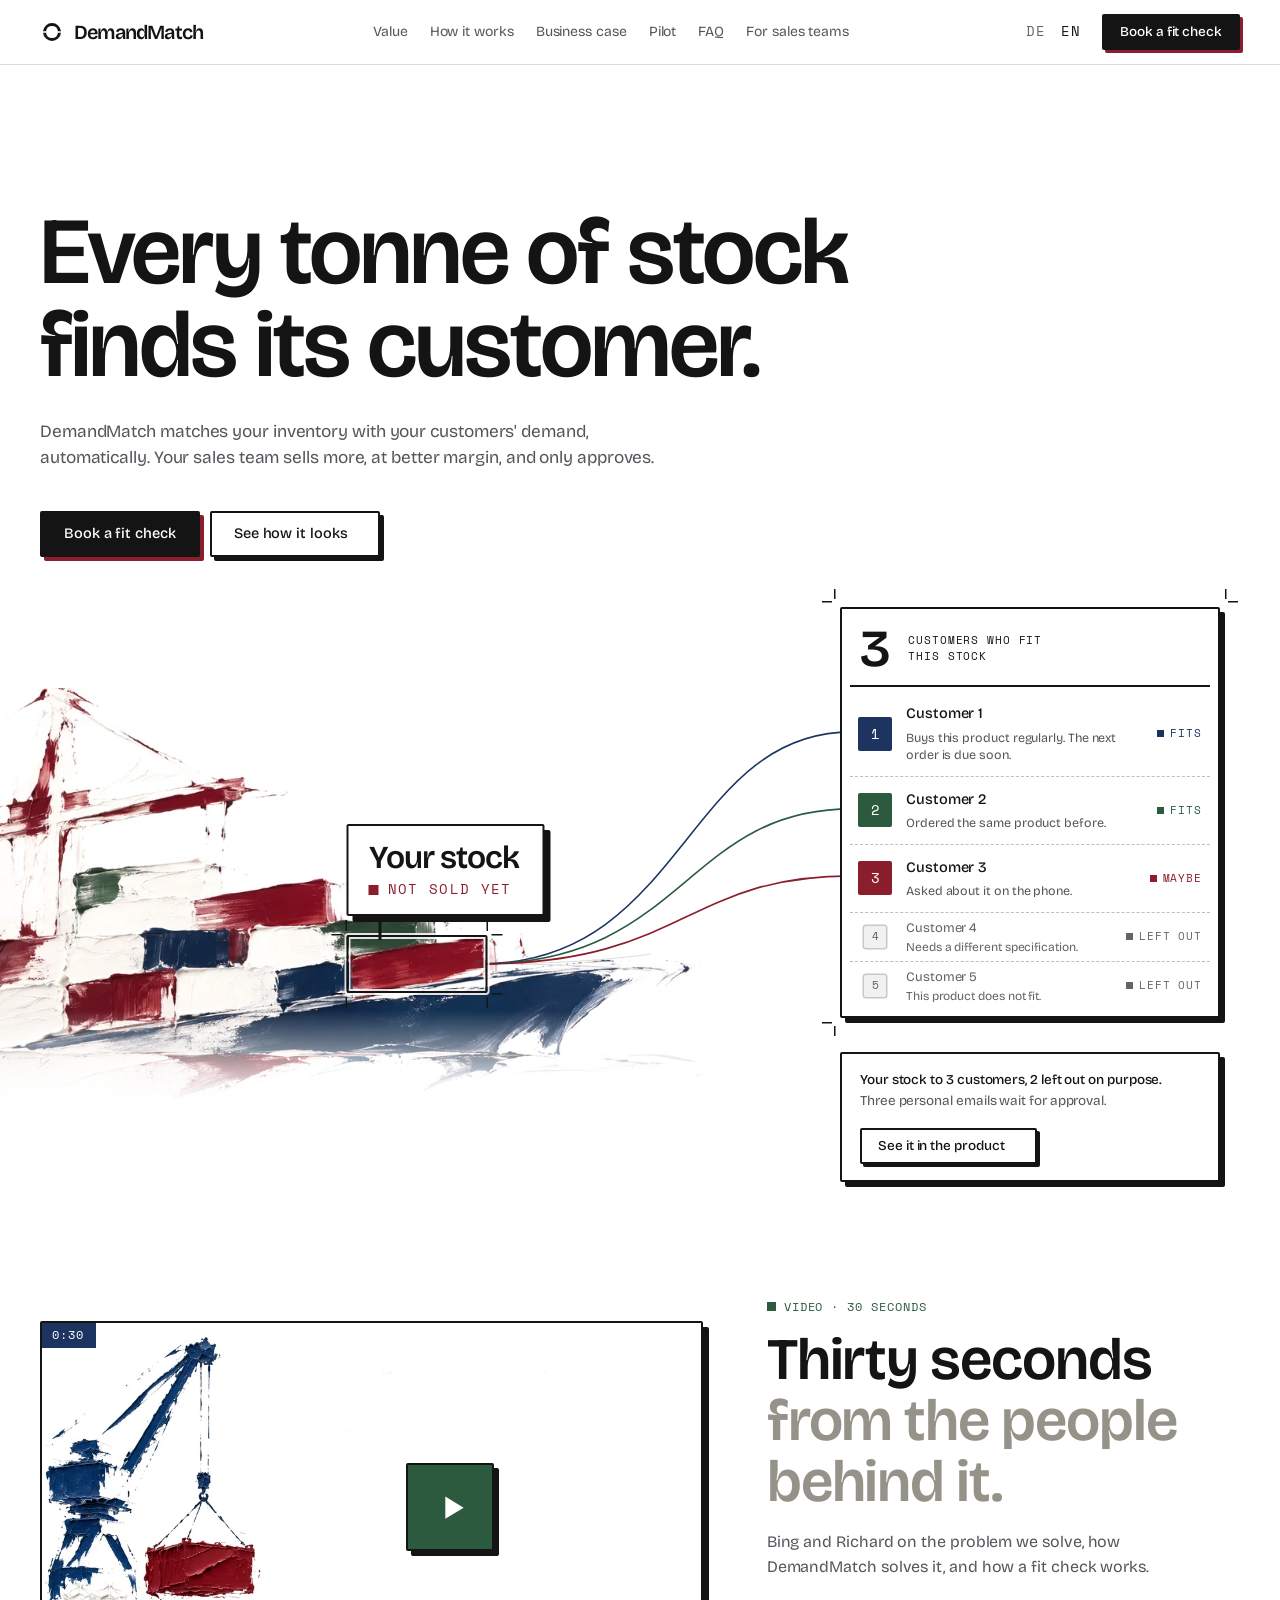
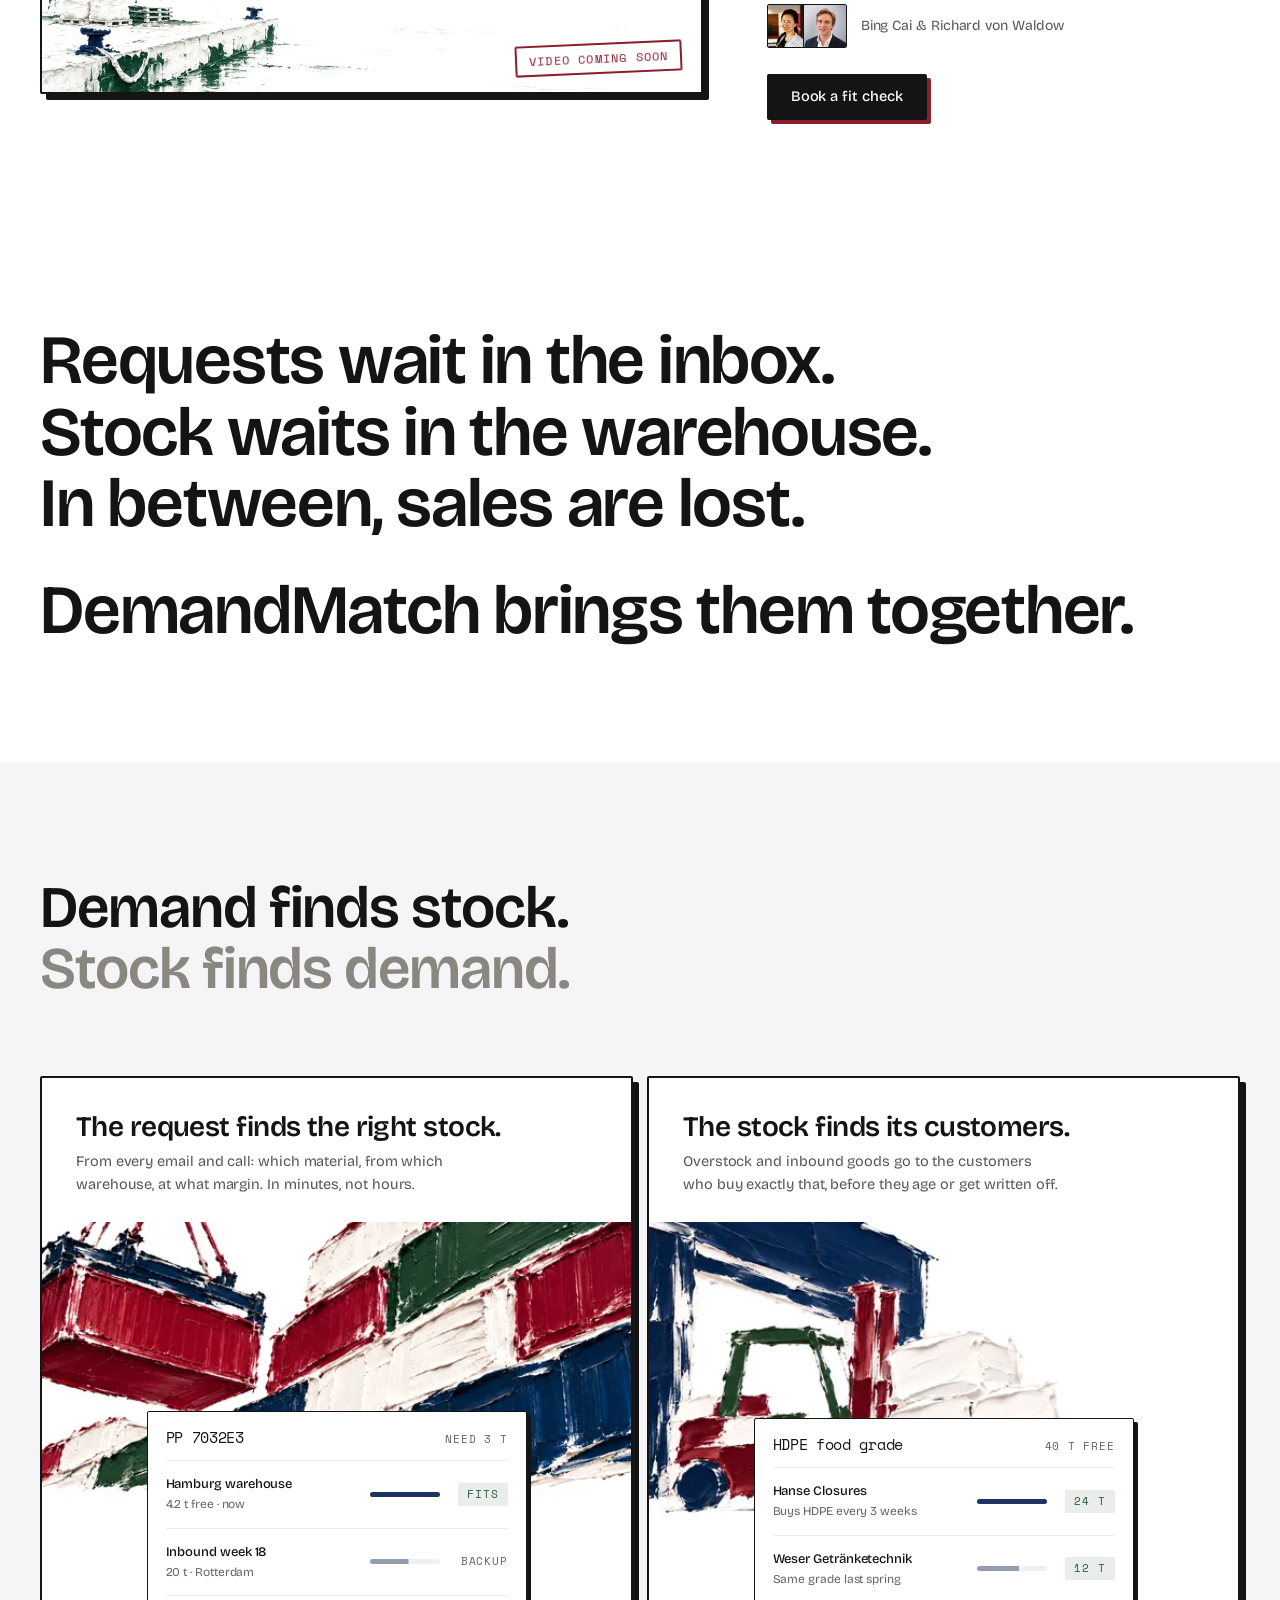
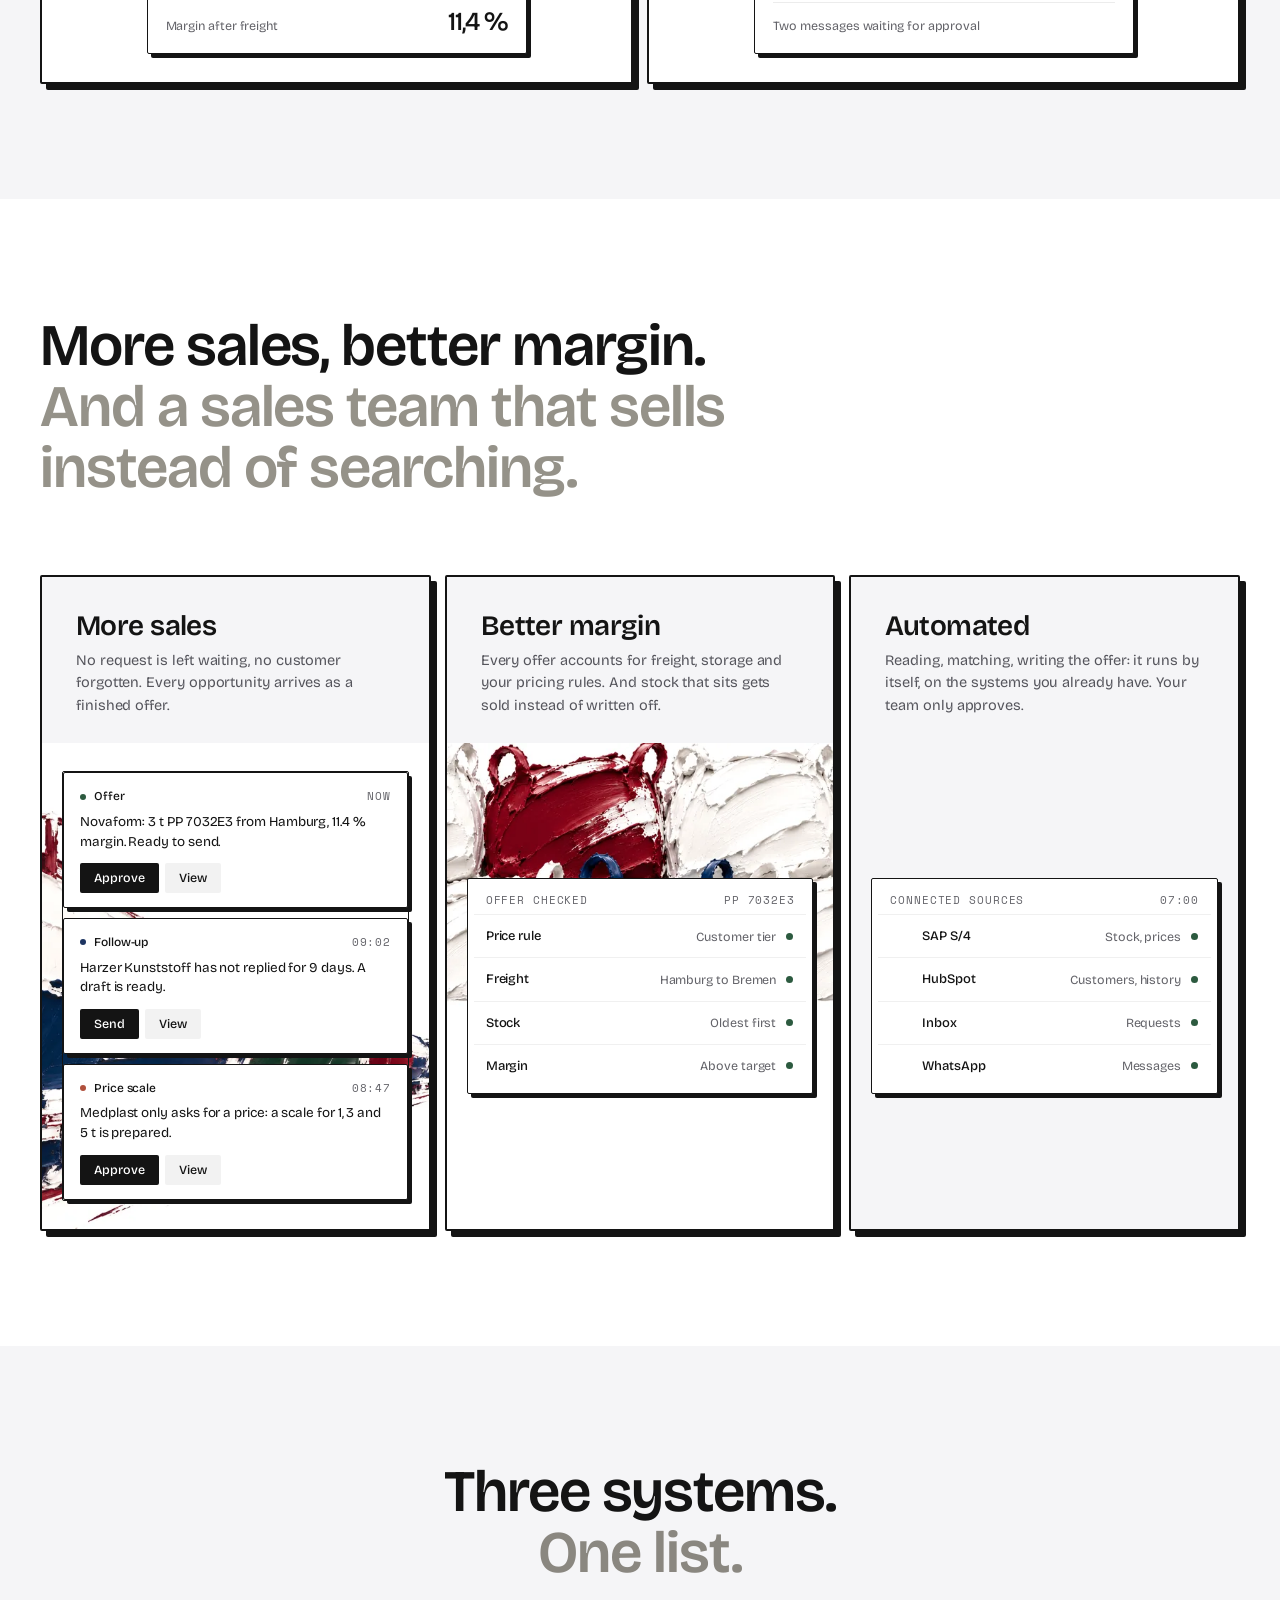
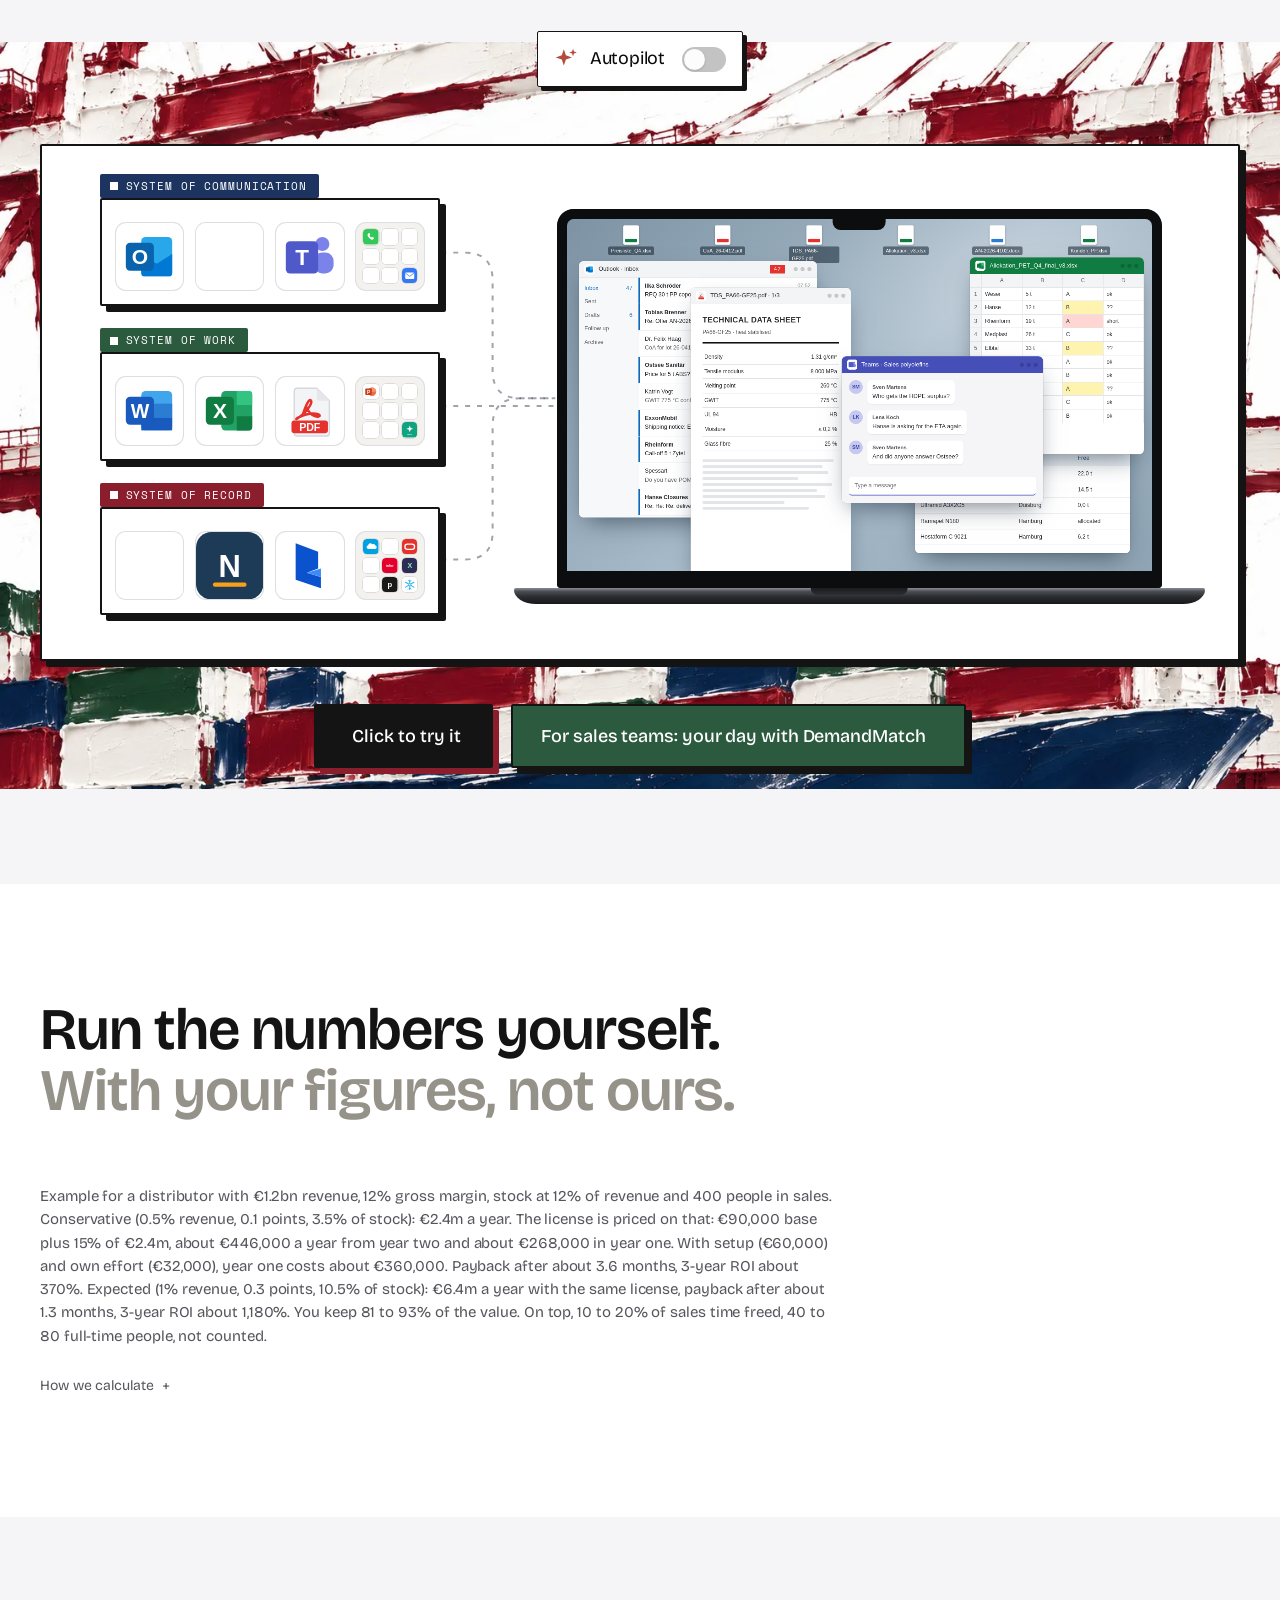
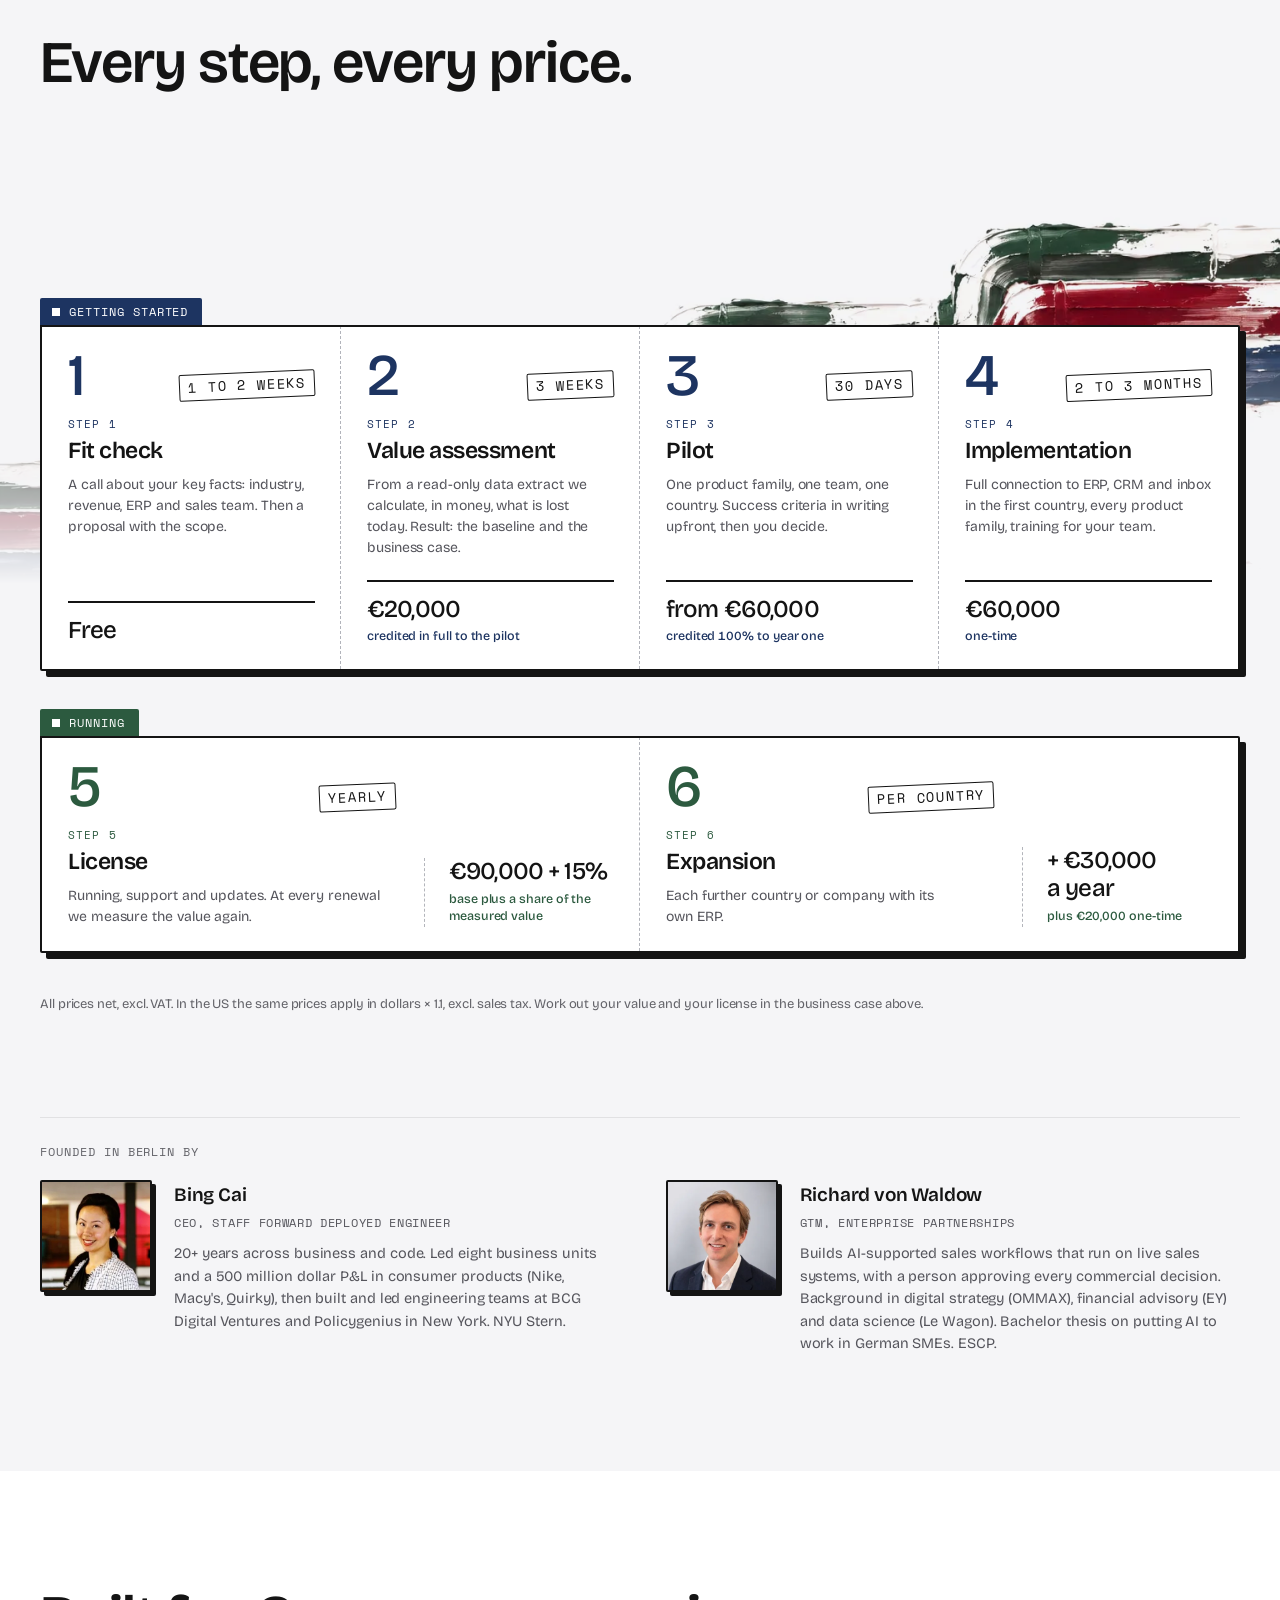
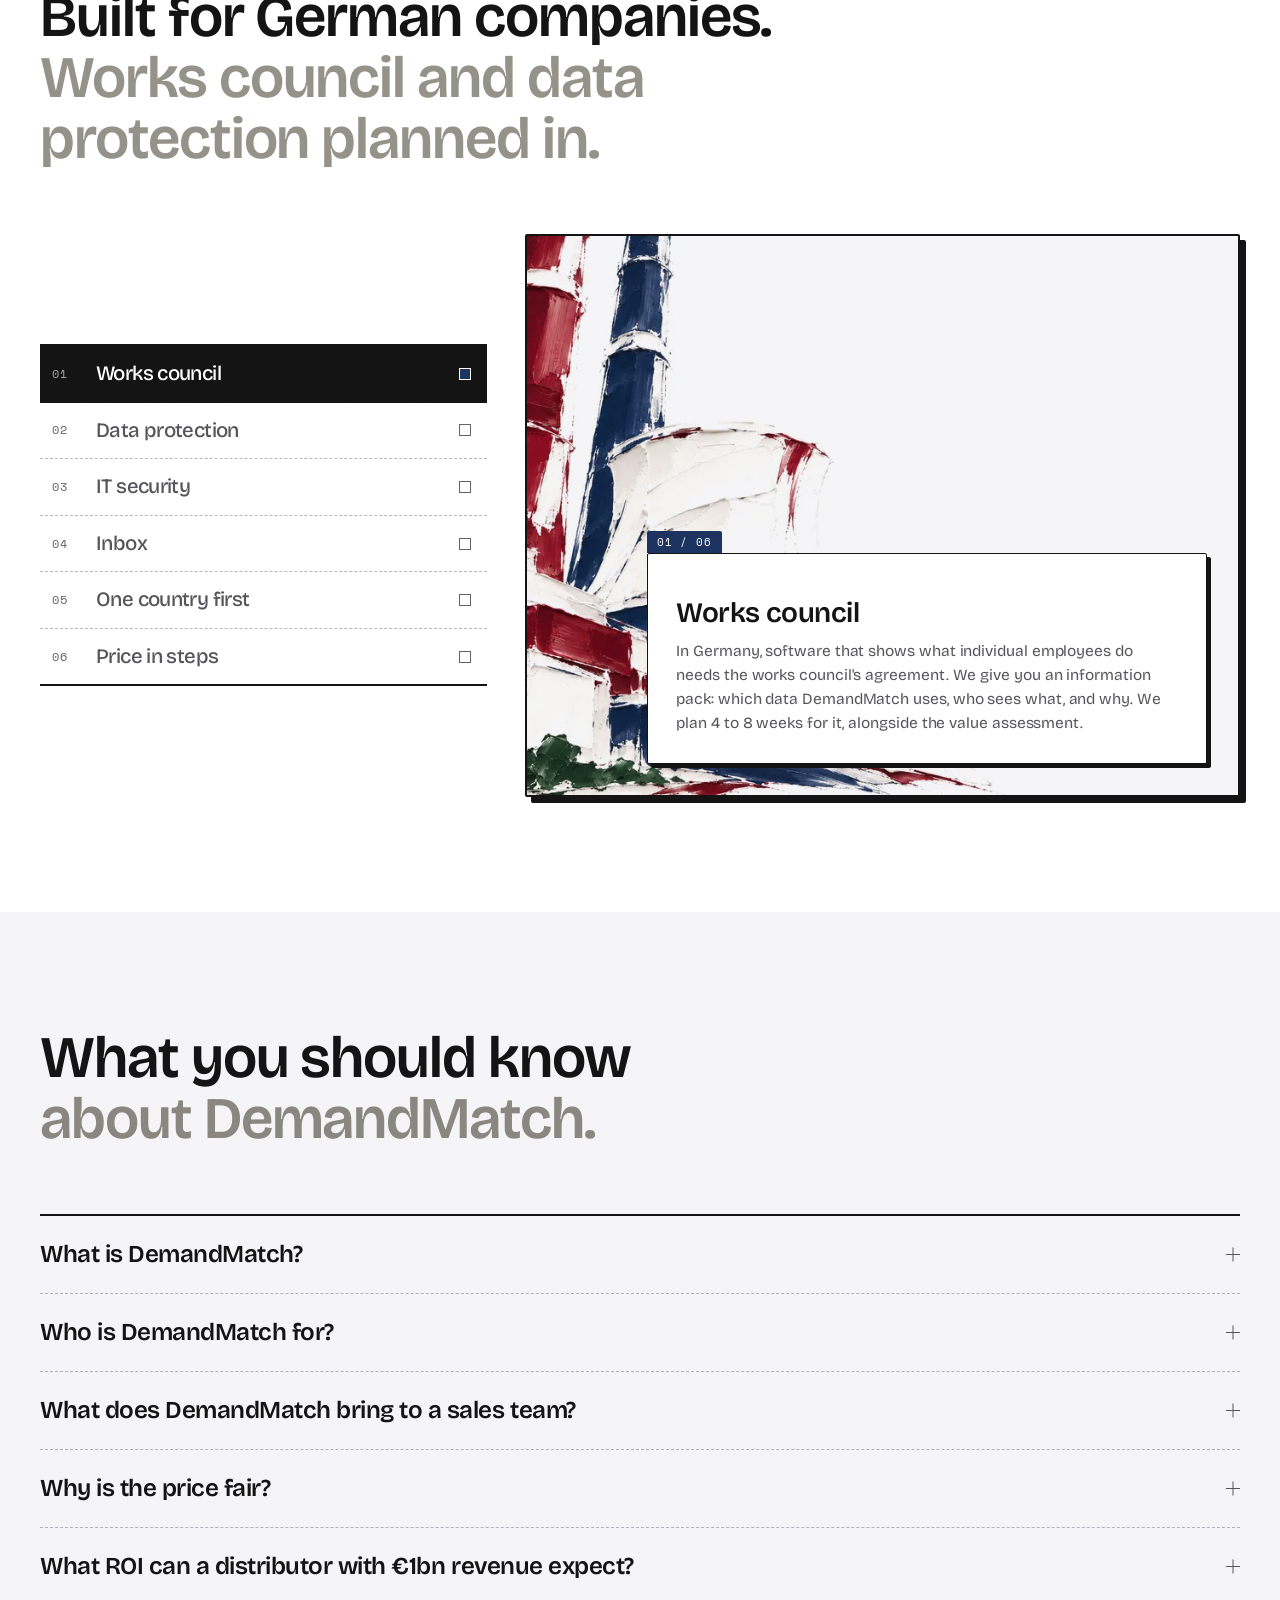
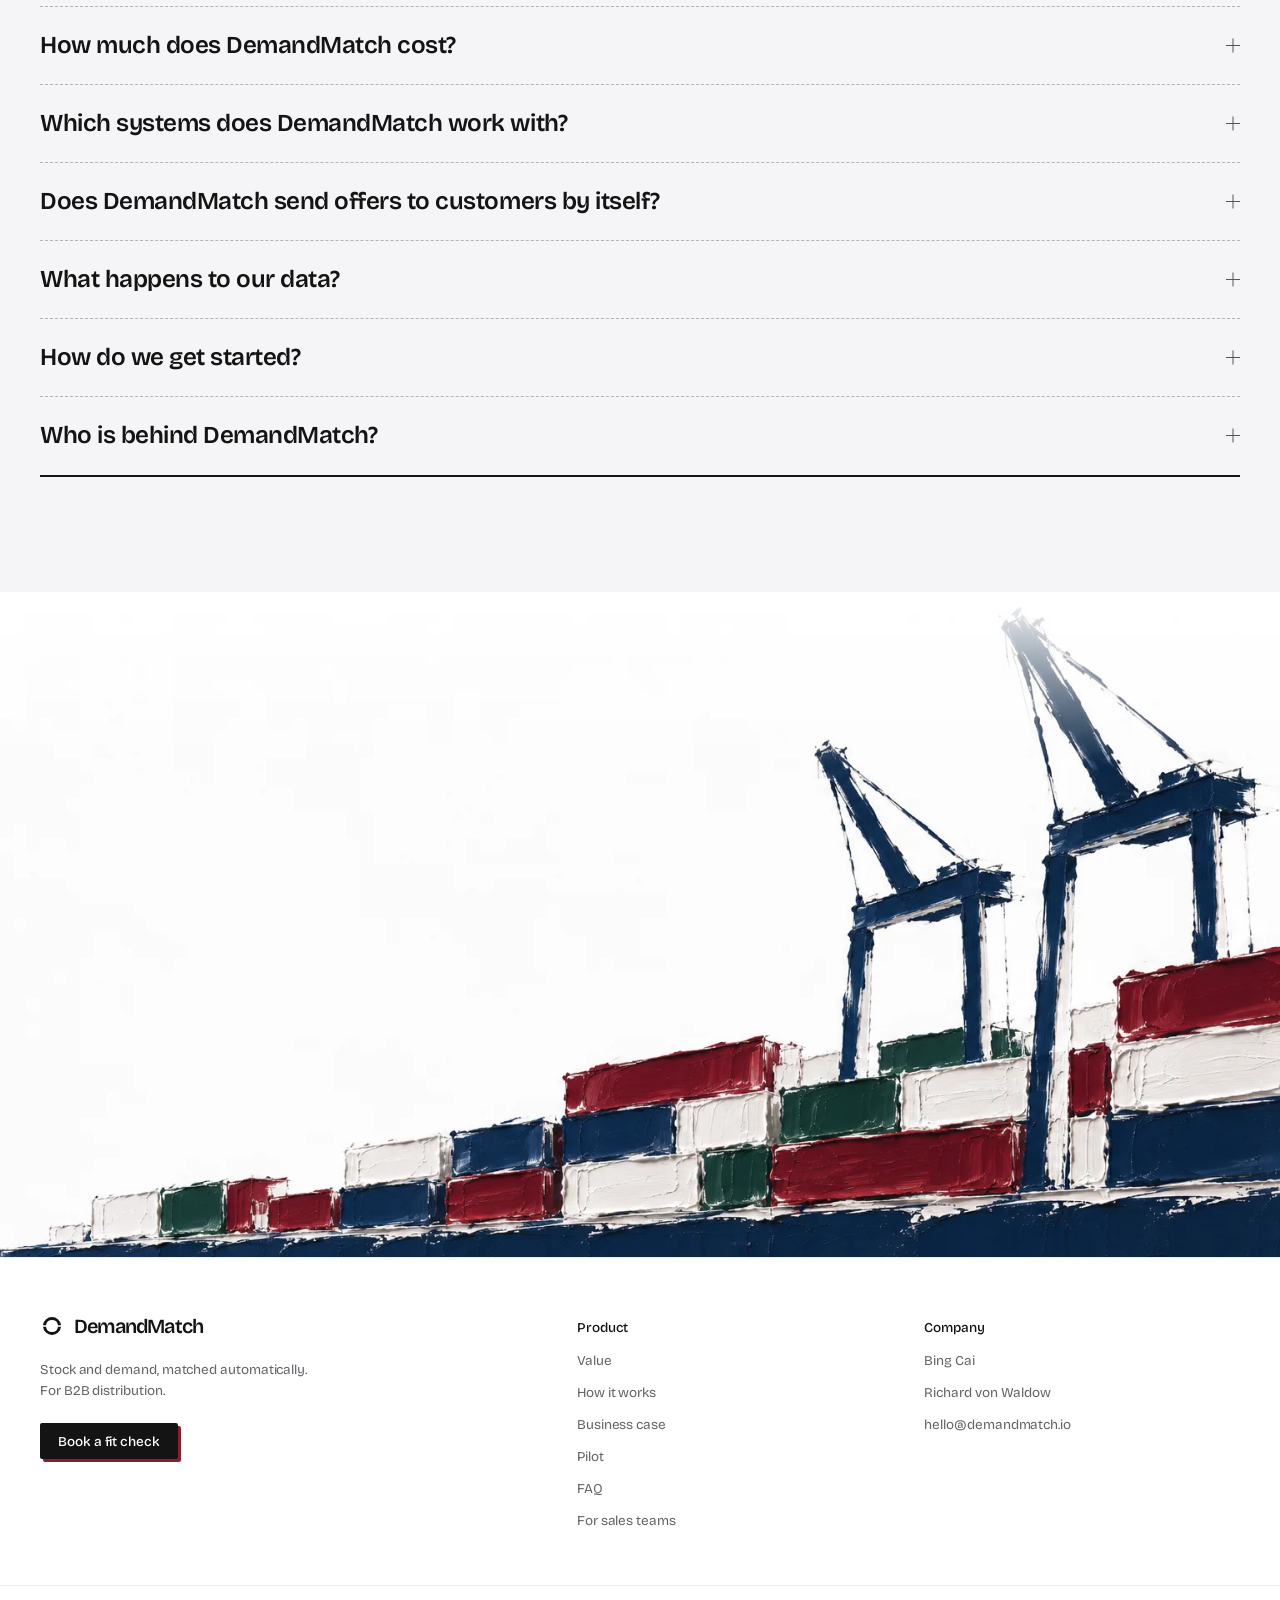
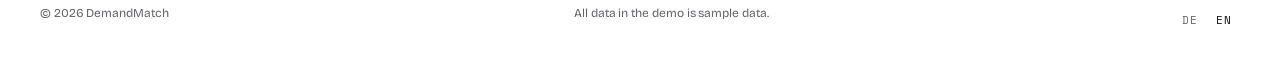
==== commit aa7aa714: "Founders' video section under the hero (coming soon)" ====
--- a/en/index.html
+++ b/en/index.html
@@ -443,7 +443,7 @@
 <link rel="stylesheet" href="../assets/css/mobile.css?v=3ee79860">
 <link rel="stylesheet" href="../assets/css/rail.css?v=15b54042">
 <link rel="stylesheet" href="../assets/css/hero.css?v=23153c5e">
-<link rel="stylesheet" href="../assets/css/freight.css?v=9148a6d7">
+<link rel="stylesheet" href="../assets/css/freight.css?v=f58d5e55">
 </head>
 <body>
 <a class="skip" href="#main" data-t="skip">Skip to content</a>
@@ -520,6 +520,25 @@
     </div>
   </section>
   </div>
+
+  <!-- INTRO: thirty seconds from the founders, the problem and the solution in their own words (intro.js), filmed in German
+       and in English. Until the films exist the frame shows a poster with a "coming soon" stamp; set data-src (and data-vtt)
+       to put them in. {lang} becomes de or en, so each page plays its own language -->
+  <section class="intro wrap" id="intro">
+    <div class="in-frame rv" data-src="" data-vtt="">
+      <img class="in-poster" src="../assets/art/hero-crane-1536.webp" srcset="../assets/art/hero-crane-640.webp 640w, ../assets/art/hero-crane-1024.webp 1024w, ../assets/art/hero-crane-1536.webp 1536w" sizes="(max-width: 900px) 100vw, 60vw" alt="" loading="lazy" decoding="async">
+      <span class="in-len">0:30</span>
+      <button class="in-play" type="button" data-ta="in_play" aria-label="Play the video"><svg viewBox="0 0 24 24" aria-hidden="true"><path d="M7 4.5v15l12.5-7.5z" fill="currentColor"/></svg></button>
+      <span class="in-soon" data-t="in_soon">Video coming soon</span>
+    </div>
+    <div class="in-copy rv">
+      <p class="in-tag"><i aria-hidden="true"></i><span data-t="in_tag">VIDEO · 30 SECONDS</span></p>
+      <h2 class="h2" data-th="in_h">Thirty seconds<br><span class="mute">from the people behind it.</span></h2>
+      <p class="in-p" data-t="in_p">Bing and Richard on the problem we solve, how DemandMatch solves it, and how a fit check works.</p>
+      <div class="in-who"><img src="../assets/team/bing.webp" width="44" height="44" alt="" loading="lazy"><img src="../assets/team/richard.webp" width="44" height="44" alt="" loading="lazy"><span>Bing Cai &amp; Richard von Waldow</span></div>
+      <a href="mailto:hello@demandmatch.io?subject=DemandMatch%3A%20fit%20check" class="btn btn-ink" data-mail><span data-t="cta">Book a fit check</span></a>
+    </div>
+  </section>
 
   <!-- WHY: what unmatched stock and unanswered demand cost, read line by line as you scroll -->
   <section class="why wrap" id="why">
@@ -755,8 +774,9 @@
 </div>
 
 <script>window.SHARED_BASE = '../assets/';</script>
-<script src="../assets/js/site.js?v=ecac3a01"></script>
-<script src="../assets/js/fitcheck.js?v=690865e3"></script><!-- the fit check request form behind every "Book a fit check" -->
+<script src="../assets/js/site.js?v=24e3f46b"></script>
+<script src="../assets/js/fitcheck.js?v=690865e3"></script>
+<script src="../assets/js/intro.js?v=020dd6d5"></script><!-- the fit check request form behind every "Book a fit check" -->
 <script src="../assets/app/engine.js?v=8505b732"></script>
 <script src="../assets/app/sample.js?v=45050d6c"></script>
 <script src="../assets/app/gantt.js?v=104f4347"></script>
--- a/assets/css/freight.css
+++ b/assets/css/freight.css
@@ -427,3 +427,35 @@
   .fc-send { width: 100%; }
 }
 @media (prefers-reduced-motion: reduce) { .fc-dlg[open] { animation: none; } }
+
+/* ---------------------------------------------------------------- #intro: thirty seconds from the founders
+   A 16:9 stage (white, ink edge, printed shadow) with a knife painting as the poster, a navy duration tab, a square
+   racing-green play button and, until the film exists, a "coming soon" stamp. Beside it the heading, one line, the two
+   faces and the fit check. Stacks on phones. */
+html .intro { display: grid; grid-template-columns: minmax(0, 7fr) minmax(0, 5fr); align-items: center; gap: clamp(32px, 5vw, 72px);
+  padding-top: clamp(56px, 7vw, 104px); padding-bottom: clamp(56px, 7vw, 104px); }
+html .in-frame { position: relative; aspect-ratio: 16 / 9; overflow: hidden; border: var(--edge); border-radius: 2px; box-shadow: var(--print); background: #fff; }
+html .in-poster { position: absolute; inset: 0; width: 100%; height: 100%; object-fit: cover; object-position: 0% 50%; mix-blend-mode: multiply; }
+html .in-len { position: absolute; left: -2px; top: -2px; padding: 8px 12px 7px; background: var(--navy); color: #fff; font: 400 12px/1 var(--mono); letter-spacing: .08em; }
+html .in-play { position: absolute; left: 62%; top: 50%; display: grid; place-items: center; width: clamp(64px, 7vw, 88px); aspect-ratio: 1; margin: 0; padding: 0;
+  transform: translate(-50%, -50%); border: var(--edge); border-radius: 2px; background: var(--racing); color: #fff; font-size: clamp(26px, 2.8vw, 34px);
+  box-shadow: 5px 5px 0 var(--ink); cursor: pointer; transition: transform 160ms ease, box-shadow 160ms ease; }
+html .in-play svg { width: 42%; height: 42%; margin-left: 6%; }
+@media (hover: hover) and (pointer: fine) { html .in-play:not(:disabled):hover { transform: translate(calc(-50% + 2px), calc(-50% + 2px)); box-shadow: 3px 3px 0 var(--ink); } }
+html .in-play:not(:disabled):active { transform: translate(calc(-50% + 5px), calc(-50% + 5px)); box-shadow: 0 0 0 var(--ink); }
+html .in-play:focus-visible { outline: 2px solid var(--ink); outline-offset: 4px; }
+html .in-play:disabled { cursor: default; }
+html .in-soon { position: absolute; right: 18px; bottom: 18px; padding: 8px 12px 7px; border: 2px solid var(--bordeaux); border-radius: 2px; background: #fff;
+  color: var(--bordeaux); font: 400 12px/1 var(--mono); letter-spacing: .1em; text-transform: uppercase; transform: rotate(-2.5deg); }
+html .in-frame.has-video .in-soon { display: none; }
+html .in-video { position: absolute; inset: 0; width: 100%; height: 100%; background: #000; }
+html .in-frame.playing :is(.in-poster, .in-play, .in-len) { visibility: hidden; }
+html .in-tag { display: inline-flex; align-items: center; gap: 8px; margin: 0 0 16px; font: 400 12px/1 var(--mono); letter-spacing: .08em; color: var(--racing); }
+html .in-tag i { width: 9px; height: 9px; background: currentColor; }
+html .in-copy .h2 { margin: 0; }
+html .in-p { margin: 18px 0 0; max-width: 42ch; font-size: 16px; line-height: 1.55; color: var(--ink-2); text-wrap: pretty; }
+html .in-who { display: flex; align-items: center; gap: 0; margin: 24px 0 26px; font-size: 14px; color: var(--ink-2); }
+html .in-who img { width: 44px; height: 44px; object-fit: cover; border: 1.5px solid var(--ink); border-radius: 2px; background: #fff; }
+html .in-who img + img { margin-left: -8px; }
+html .in-who span { margin-left: 14px; }
+@media (max-width: 900px) { html .intro { grid-template-columns: 1fr; } html .in-play { left: 66%; } }
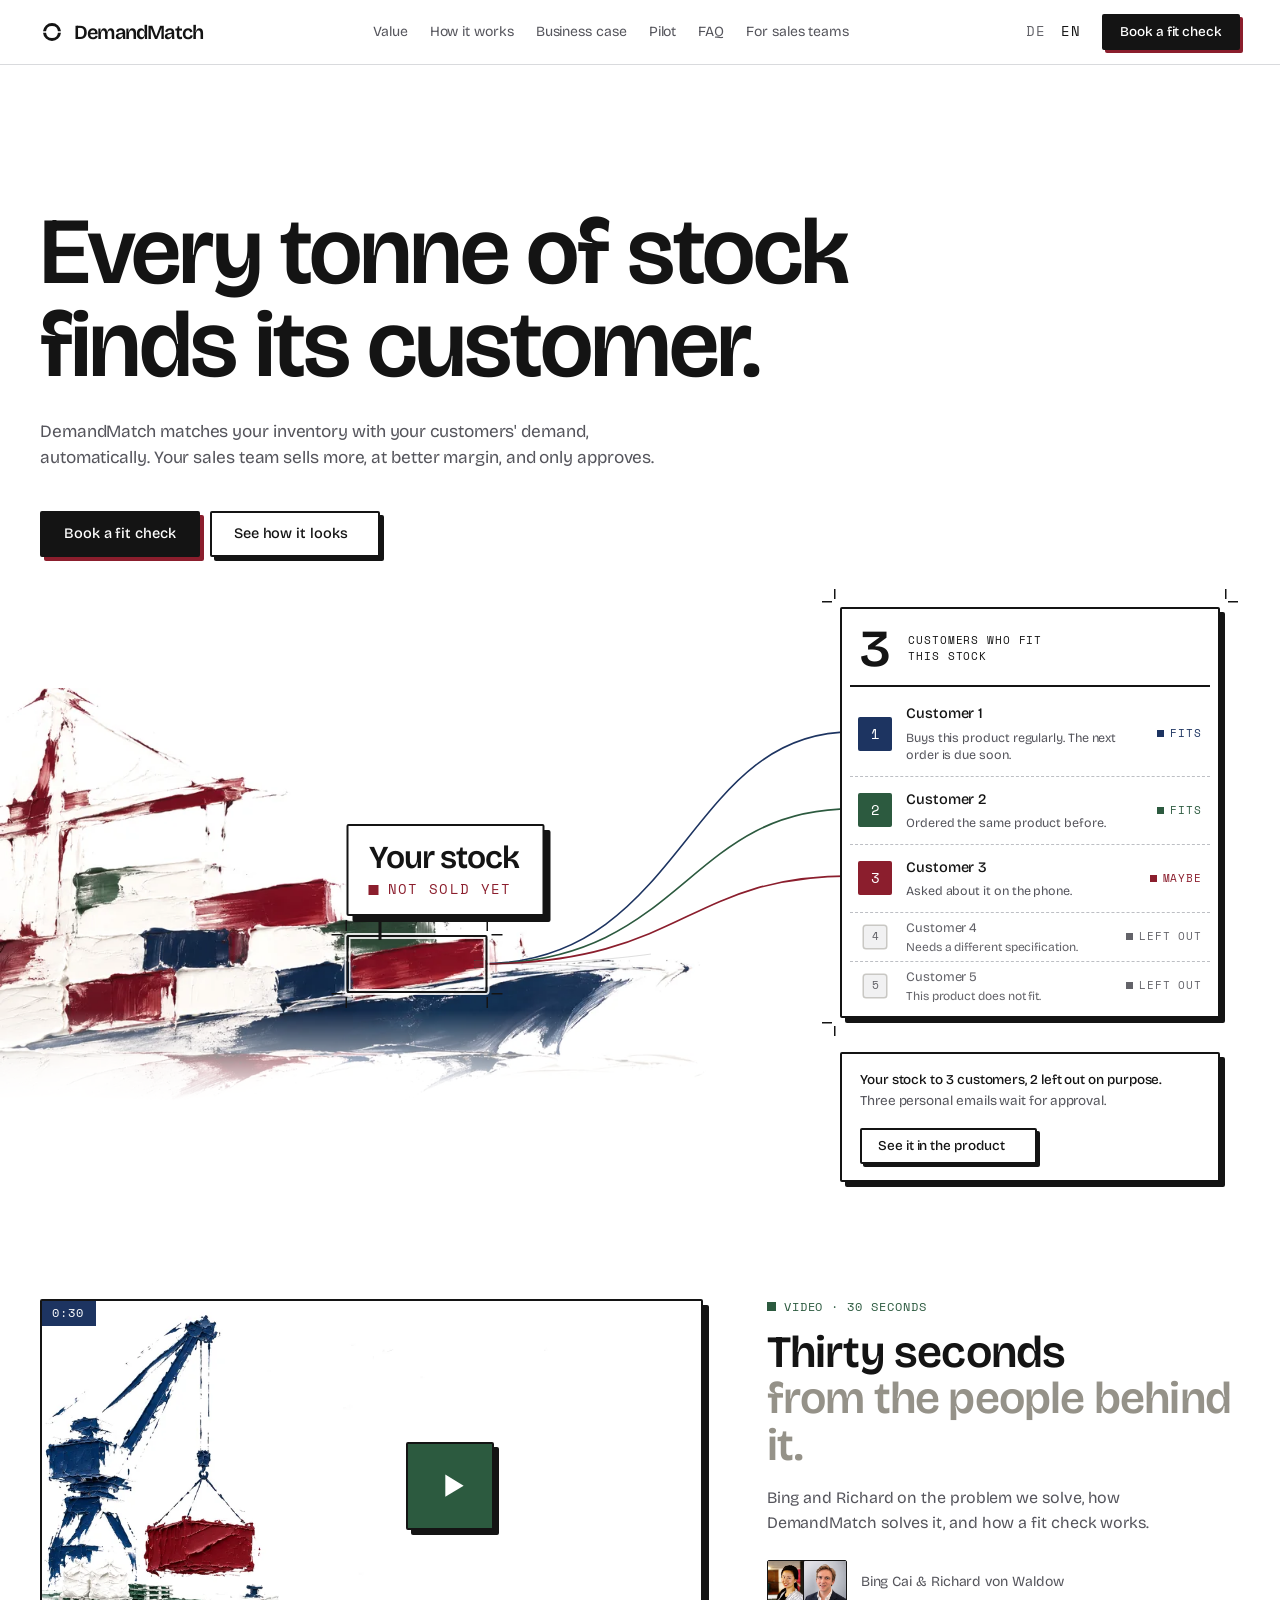
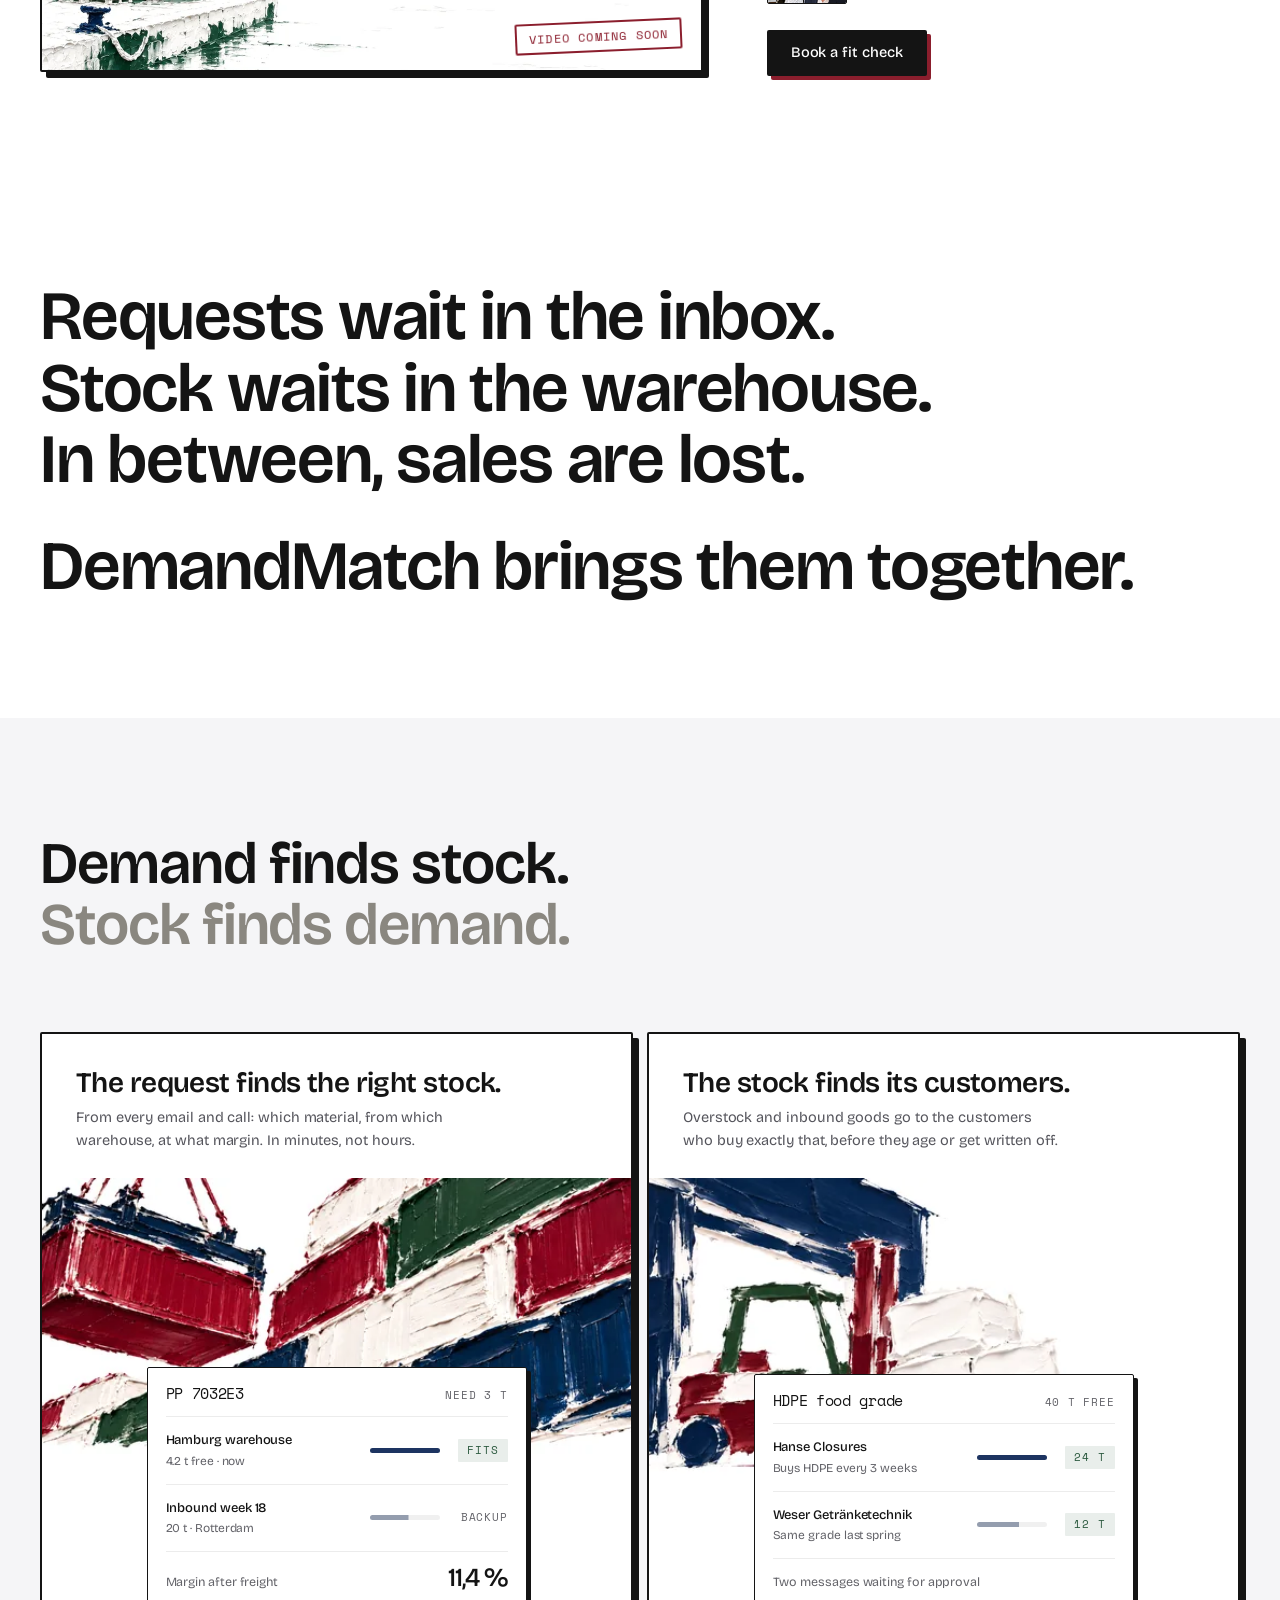
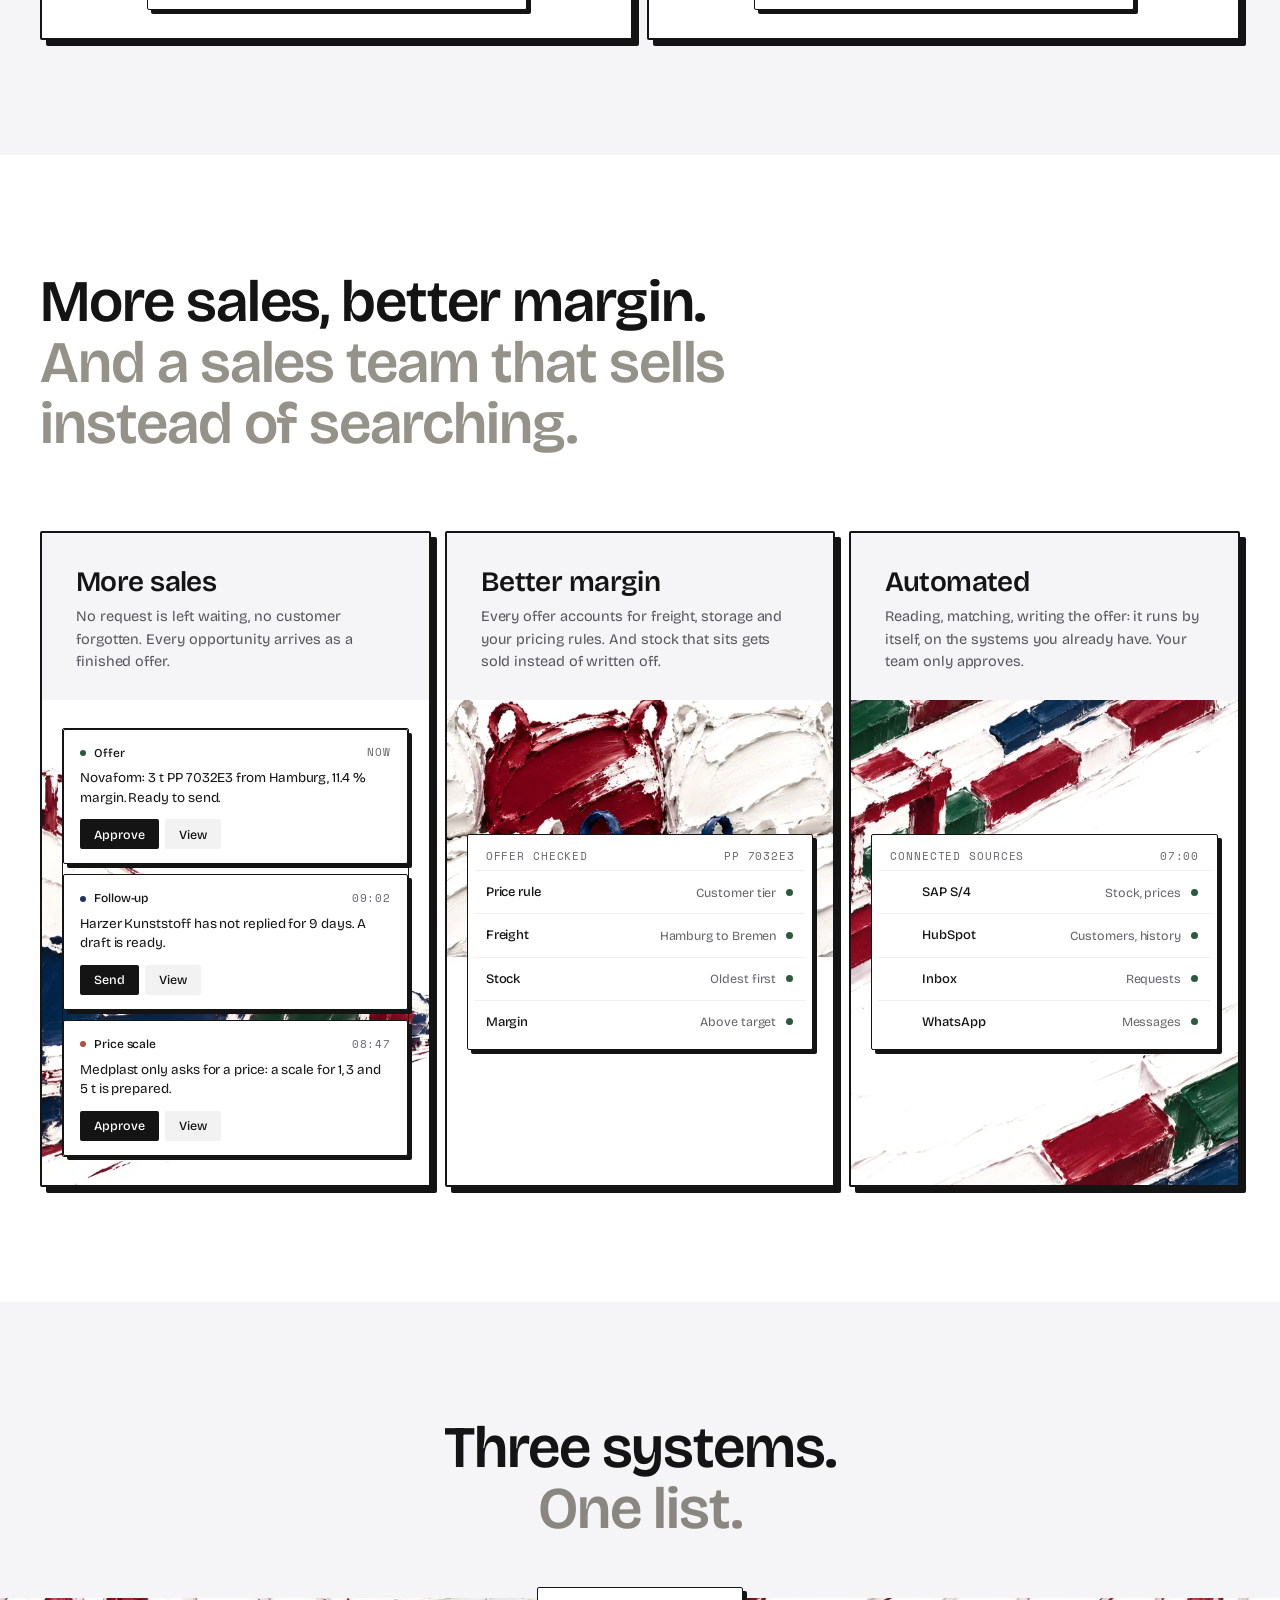
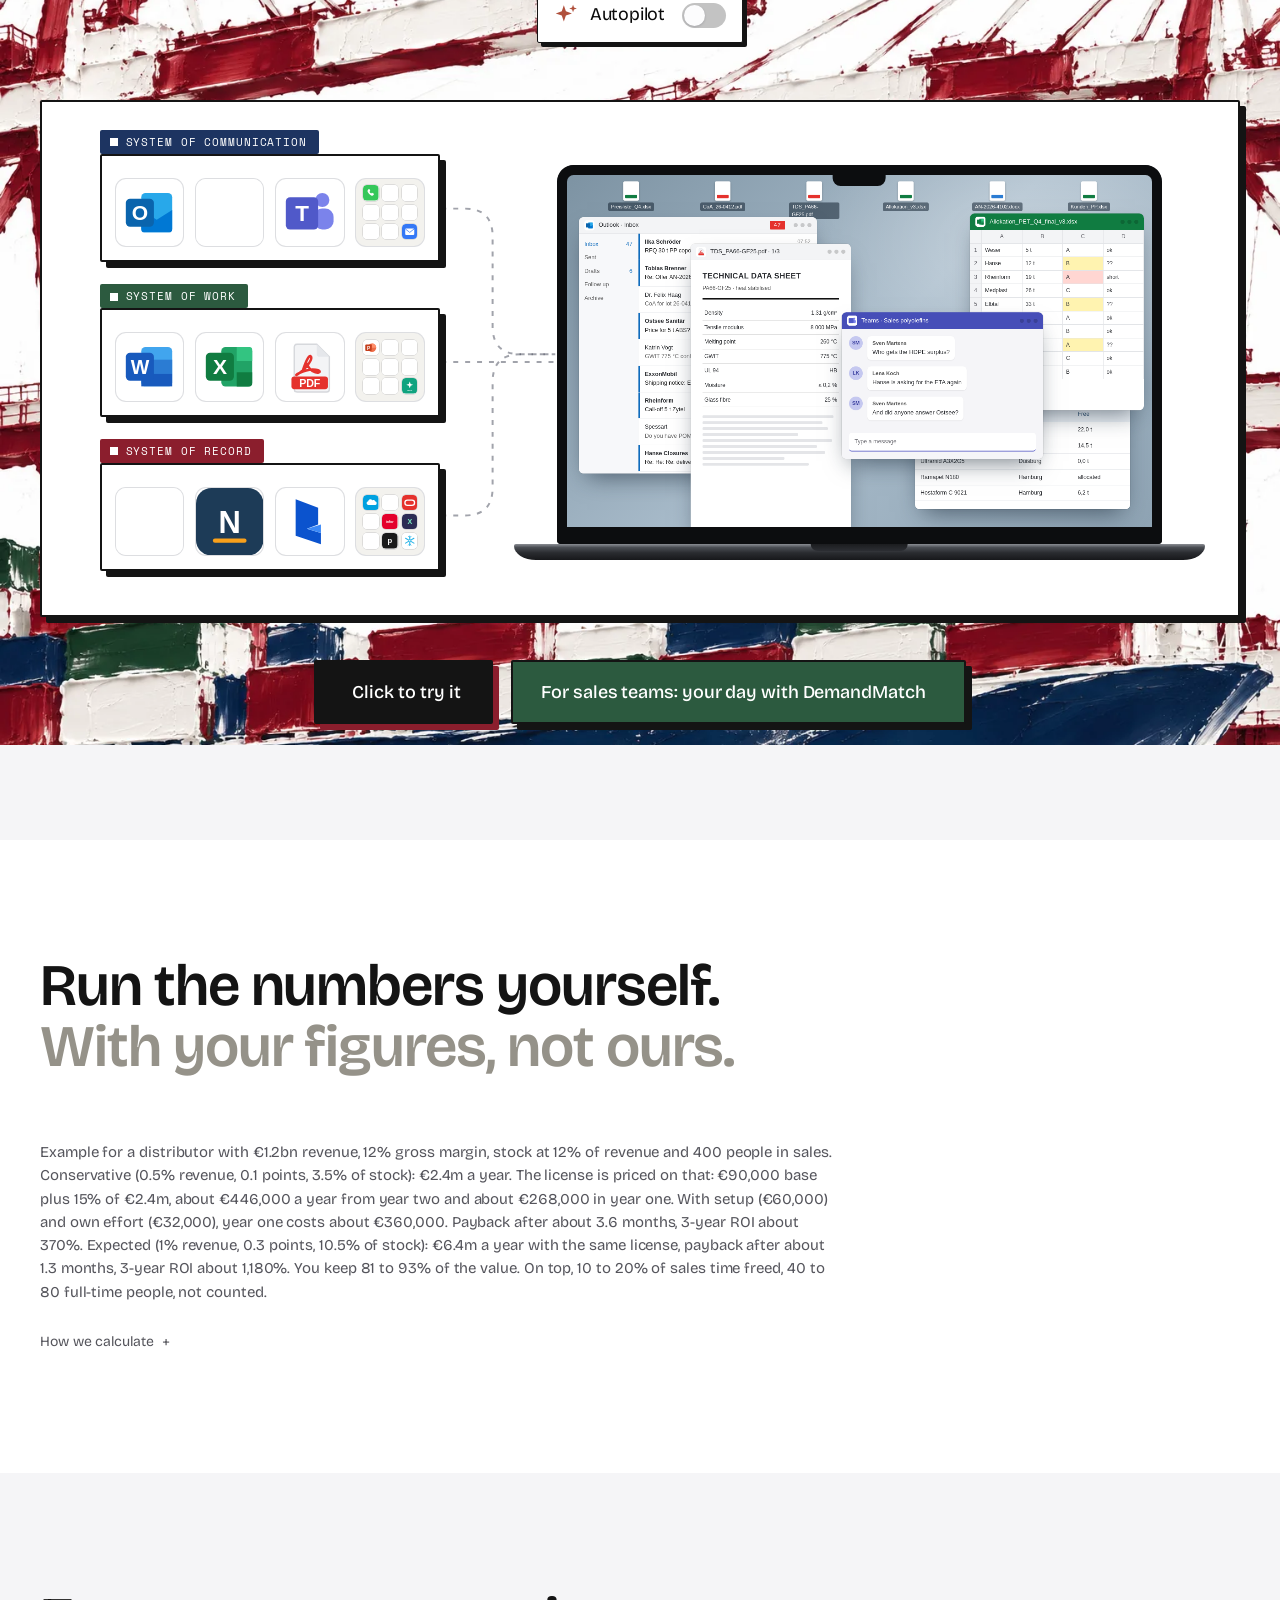
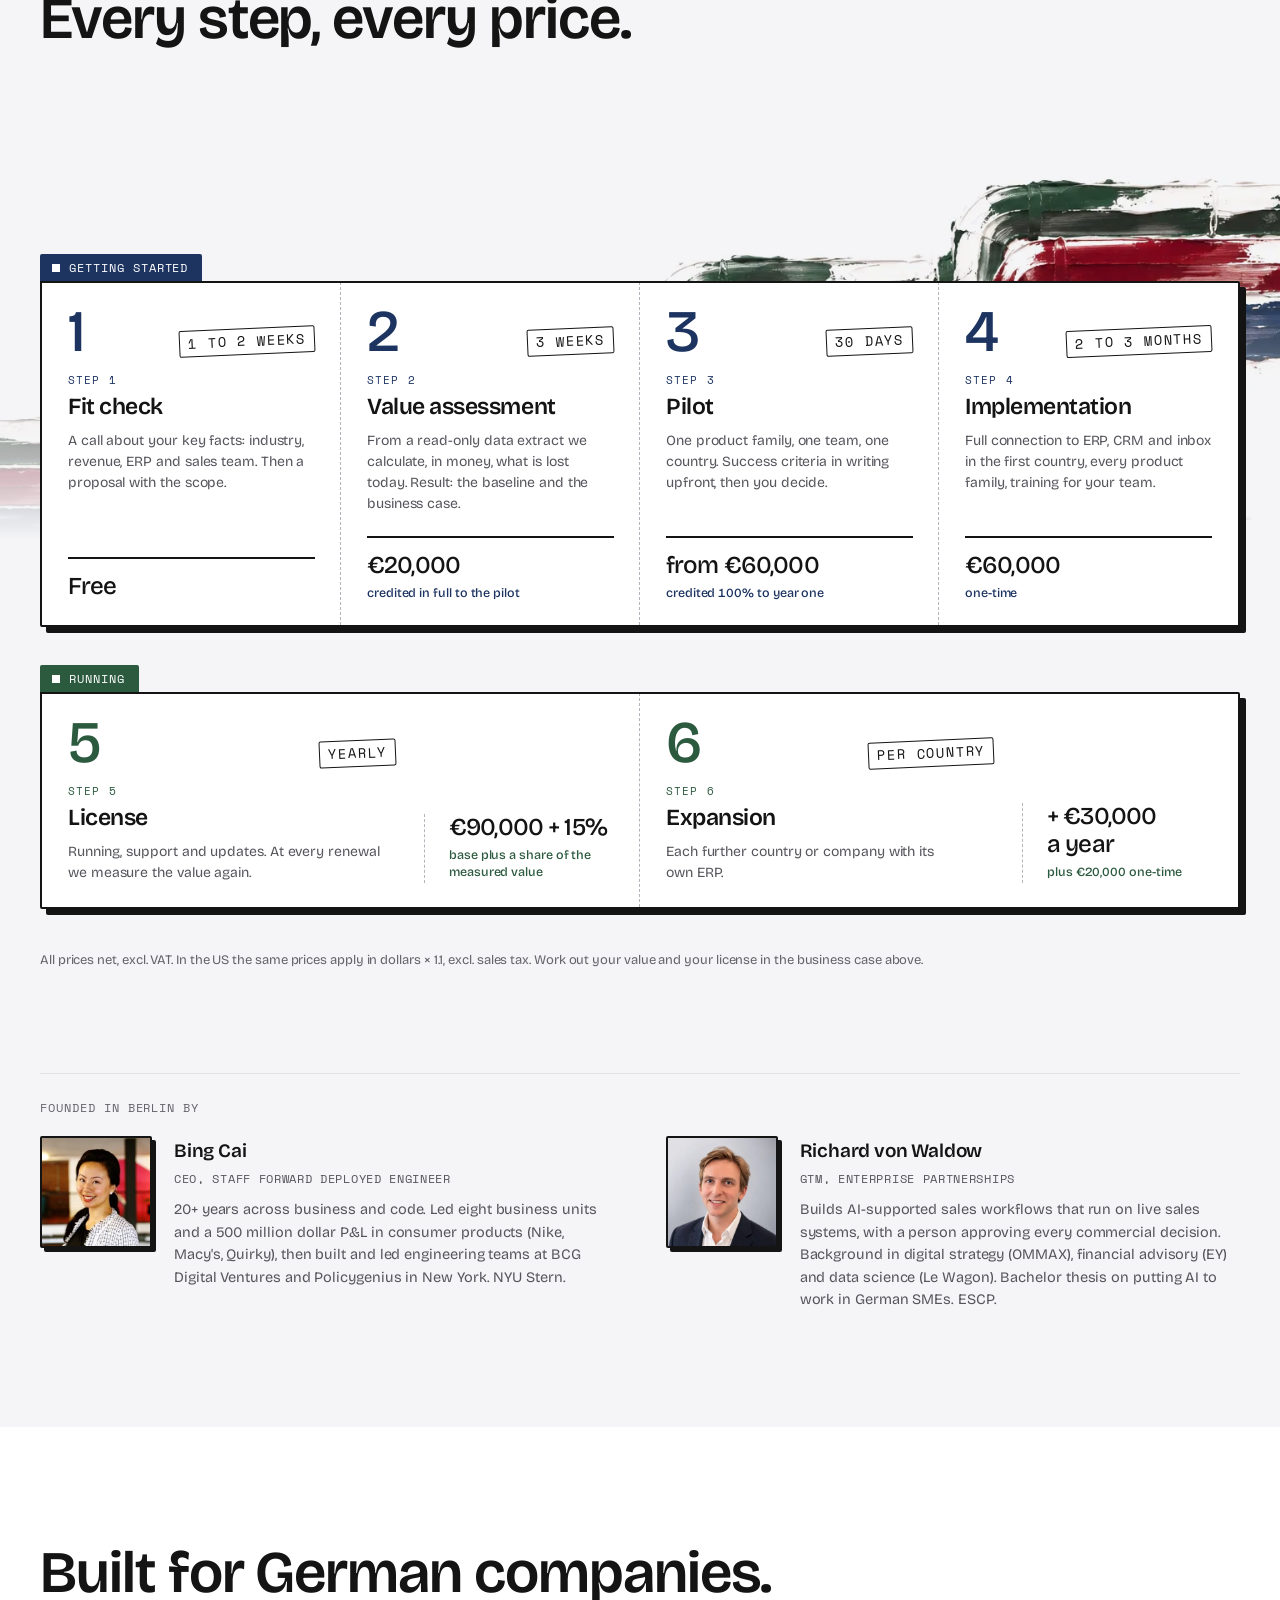
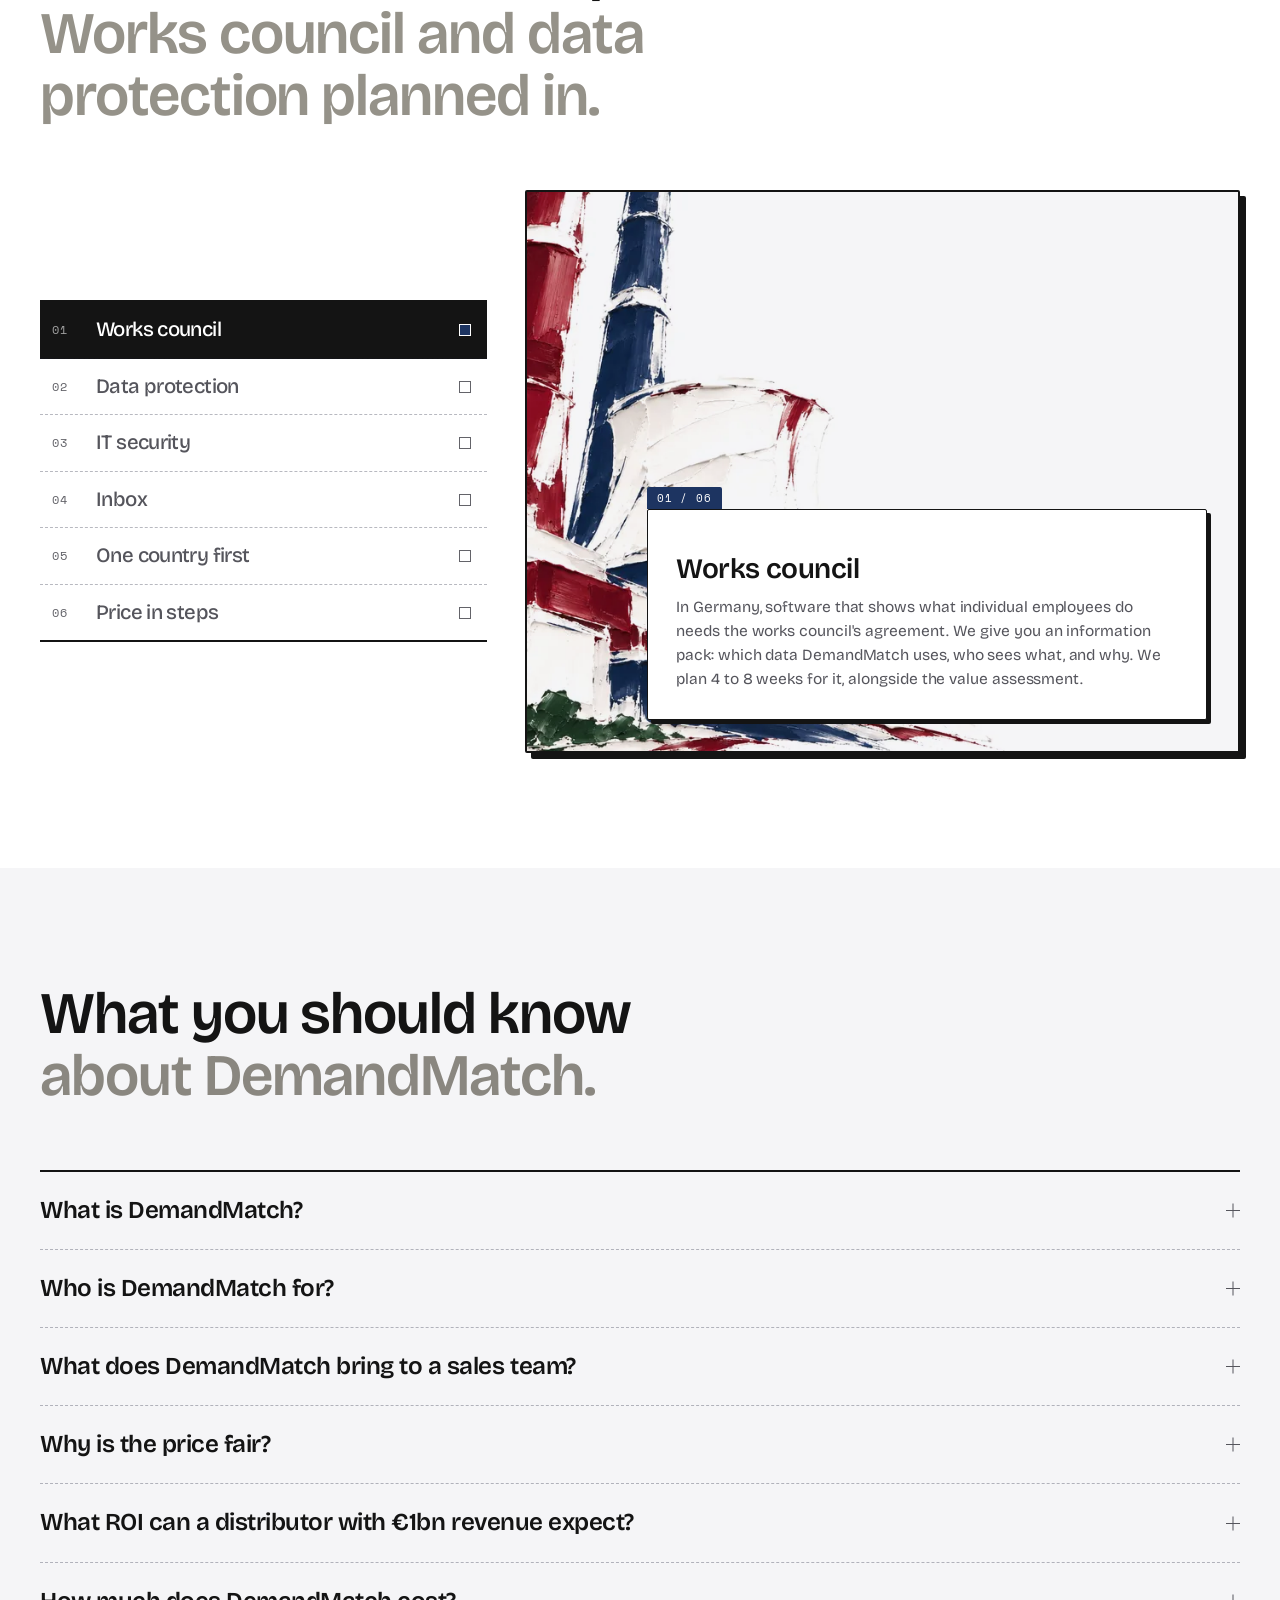
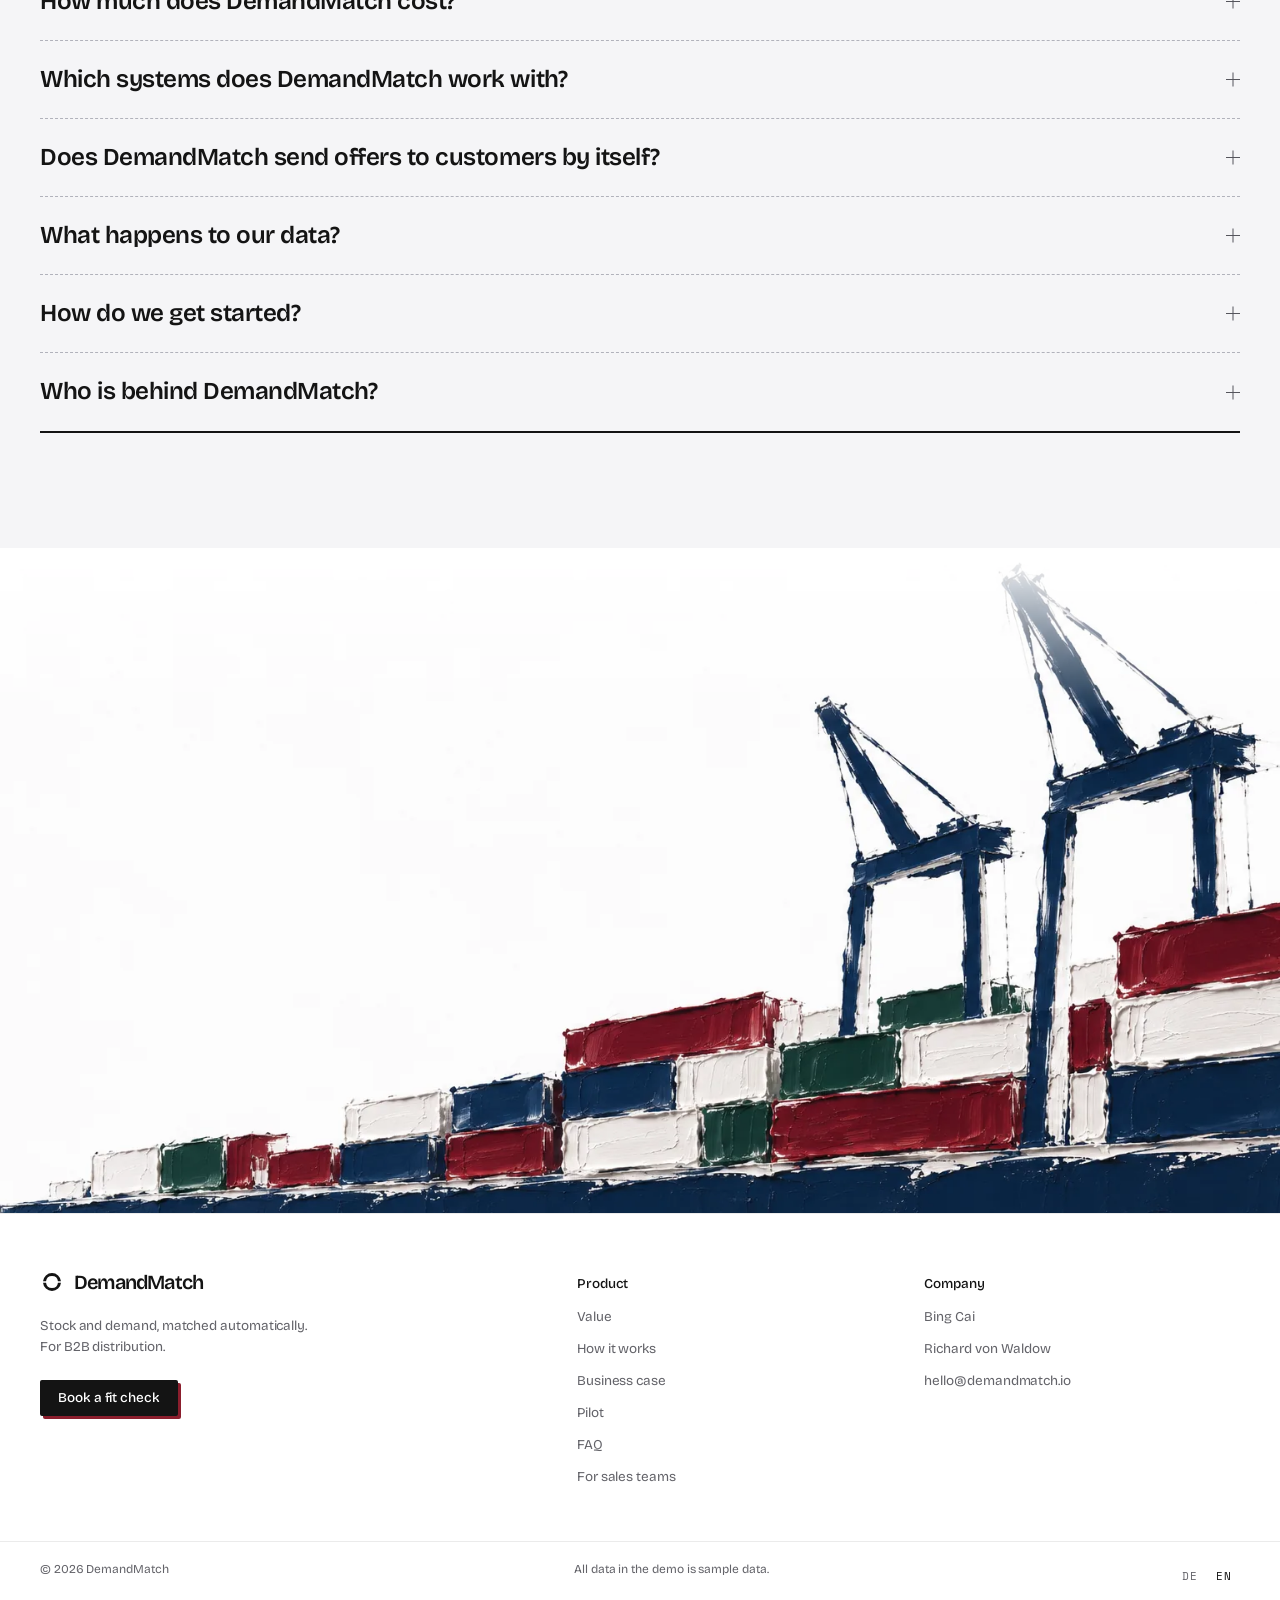
==== commit 61795ea3: "Intro heading sized to its column" ====
--- a/en/index.html
+++ b/en/index.html
@@ -443,7 +443,7 @@
 <link rel="stylesheet" href="../assets/css/mobile.css?v=3ee79860">
 <link rel="stylesheet" href="../assets/css/rail.css?v=15b54042">
 <link rel="stylesheet" href="../assets/css/hero.css?v=23153c5e">
-<link rel="stylesheet" href="../assets/css/freight.css?v=f58d5e55">
+<link rel="stylesheet" href="../assets/css/freight.css?v=6ef3eab2">
 </head>
 <body>
 <a class="skip" href="#main" data-t="skip">Skip to content</a>
--- a/assets/css/freight.css
+++ b/assets/css/freight.css
@@ -452,7 +452,7 @@
 html .in-frame.playing :is(.in-poster, .in-play, .in-len) { visibility: hidden; }
 html .in-tag { display: inline-flex; align-items: center; gap: 8px; margin: 0 0 16px; font: 400 12px/1 var(--mono); letter-spacing: .08em; color: var(--racing); }
 html .in-tag i { width: 9px; height: 9px; background: currentColor; }
-html .in-copy .h2 { margin: 0; }
+html .in-copy .h2 { margin: 0; max-width: none; font-size: clamp(34px, 3.5vw, 50px); }
 html .in-p { margin: 18px 0 0; max-width: 42ch; font-size: 16px; line-height: 1.55; color: var(--ink-2); text-wrap: pretty; }
 html .in-who { display: flex; align-items: center; gap: 0; margin: 24px 0 26px; font-size: 14px; color: var(--ink-2); }
 html .in-who img { width: 44px; height: 44px; object-fit: cover; border: 1.5px solid var(--ink); border-radius: 2px; background: #fff; }
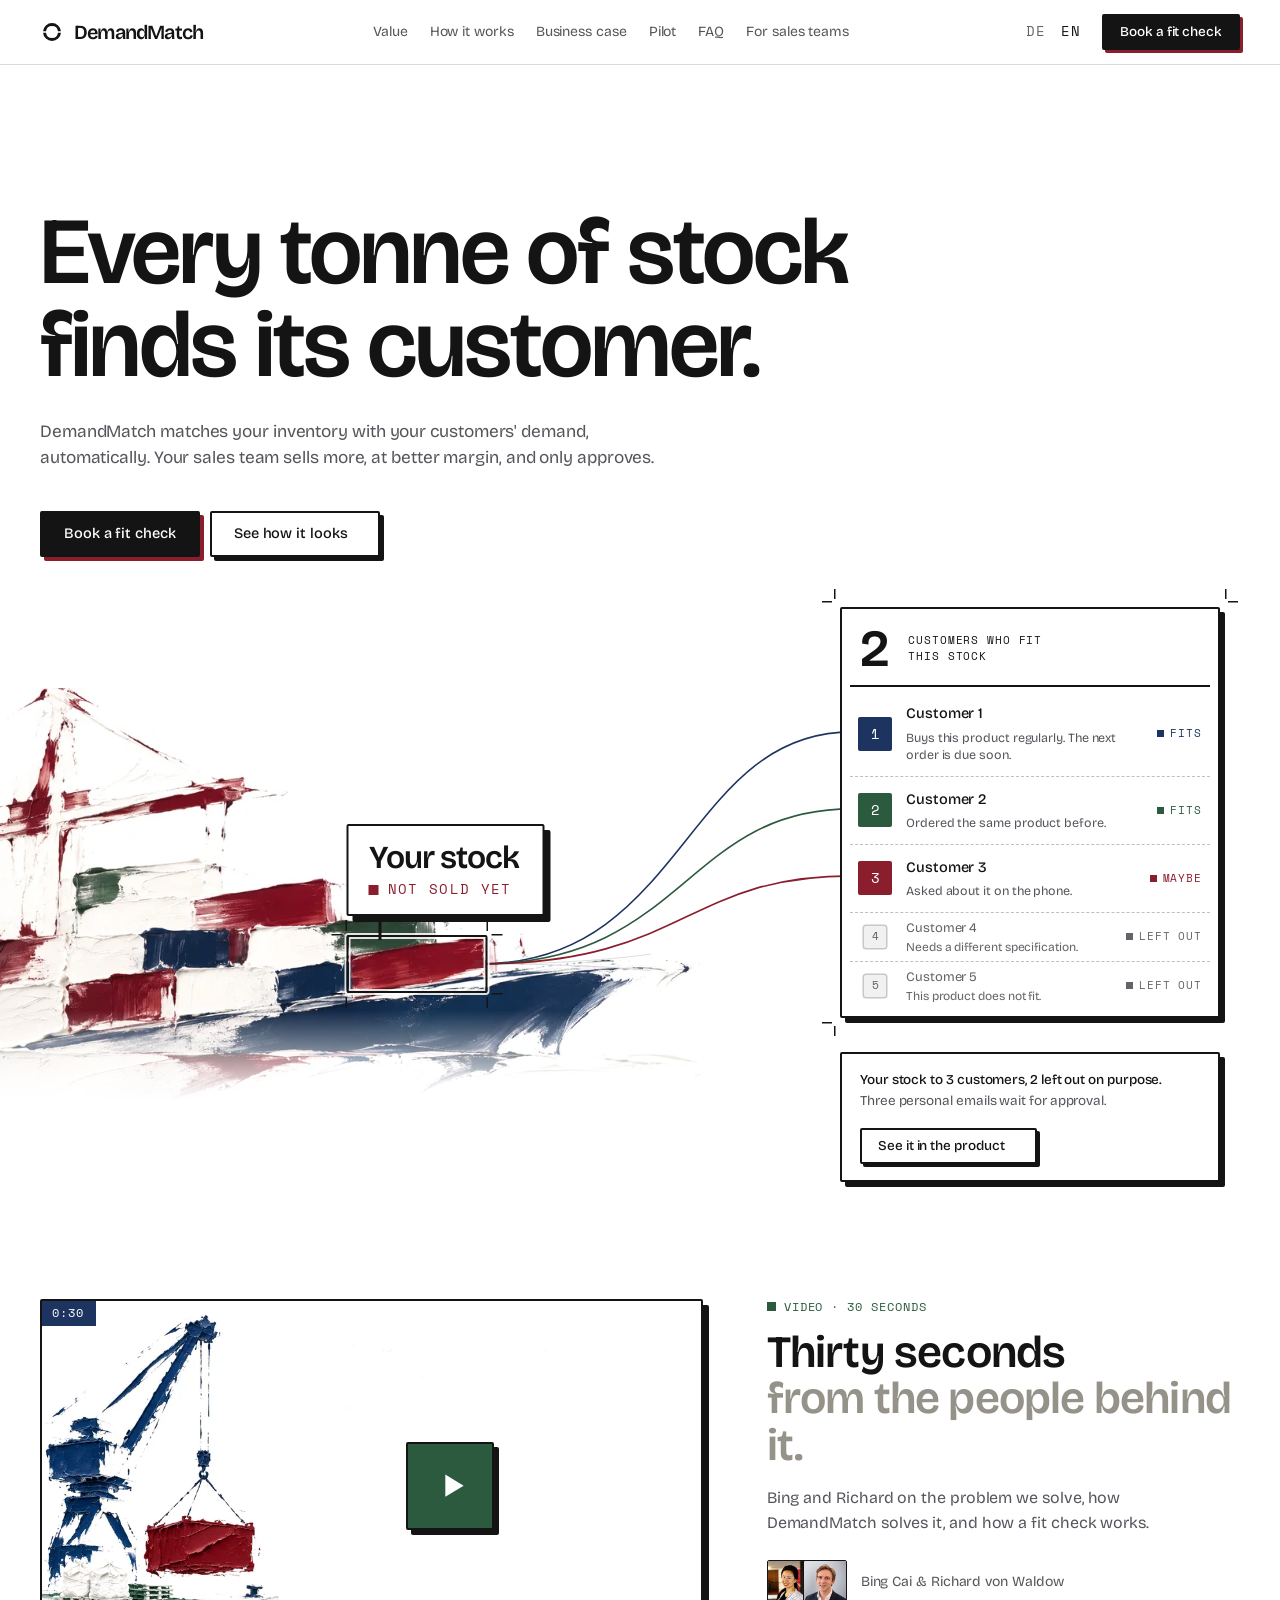
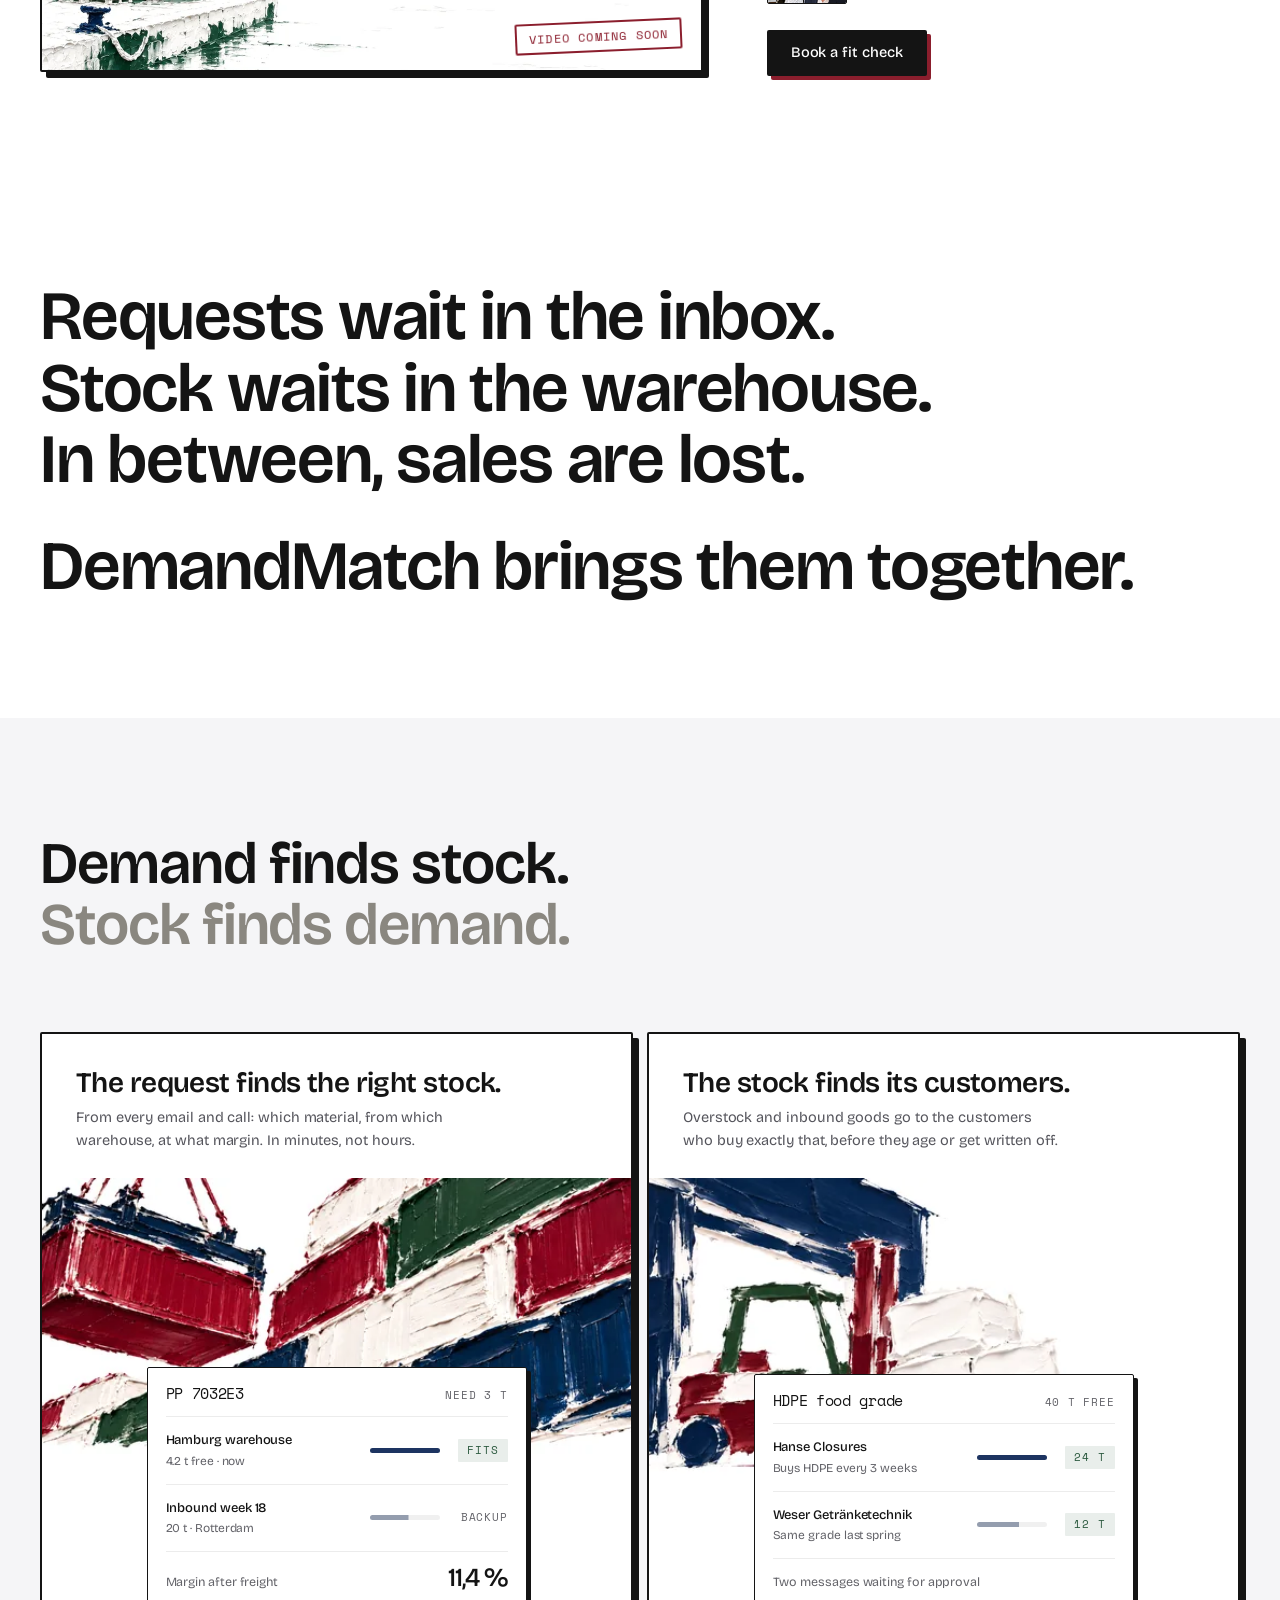
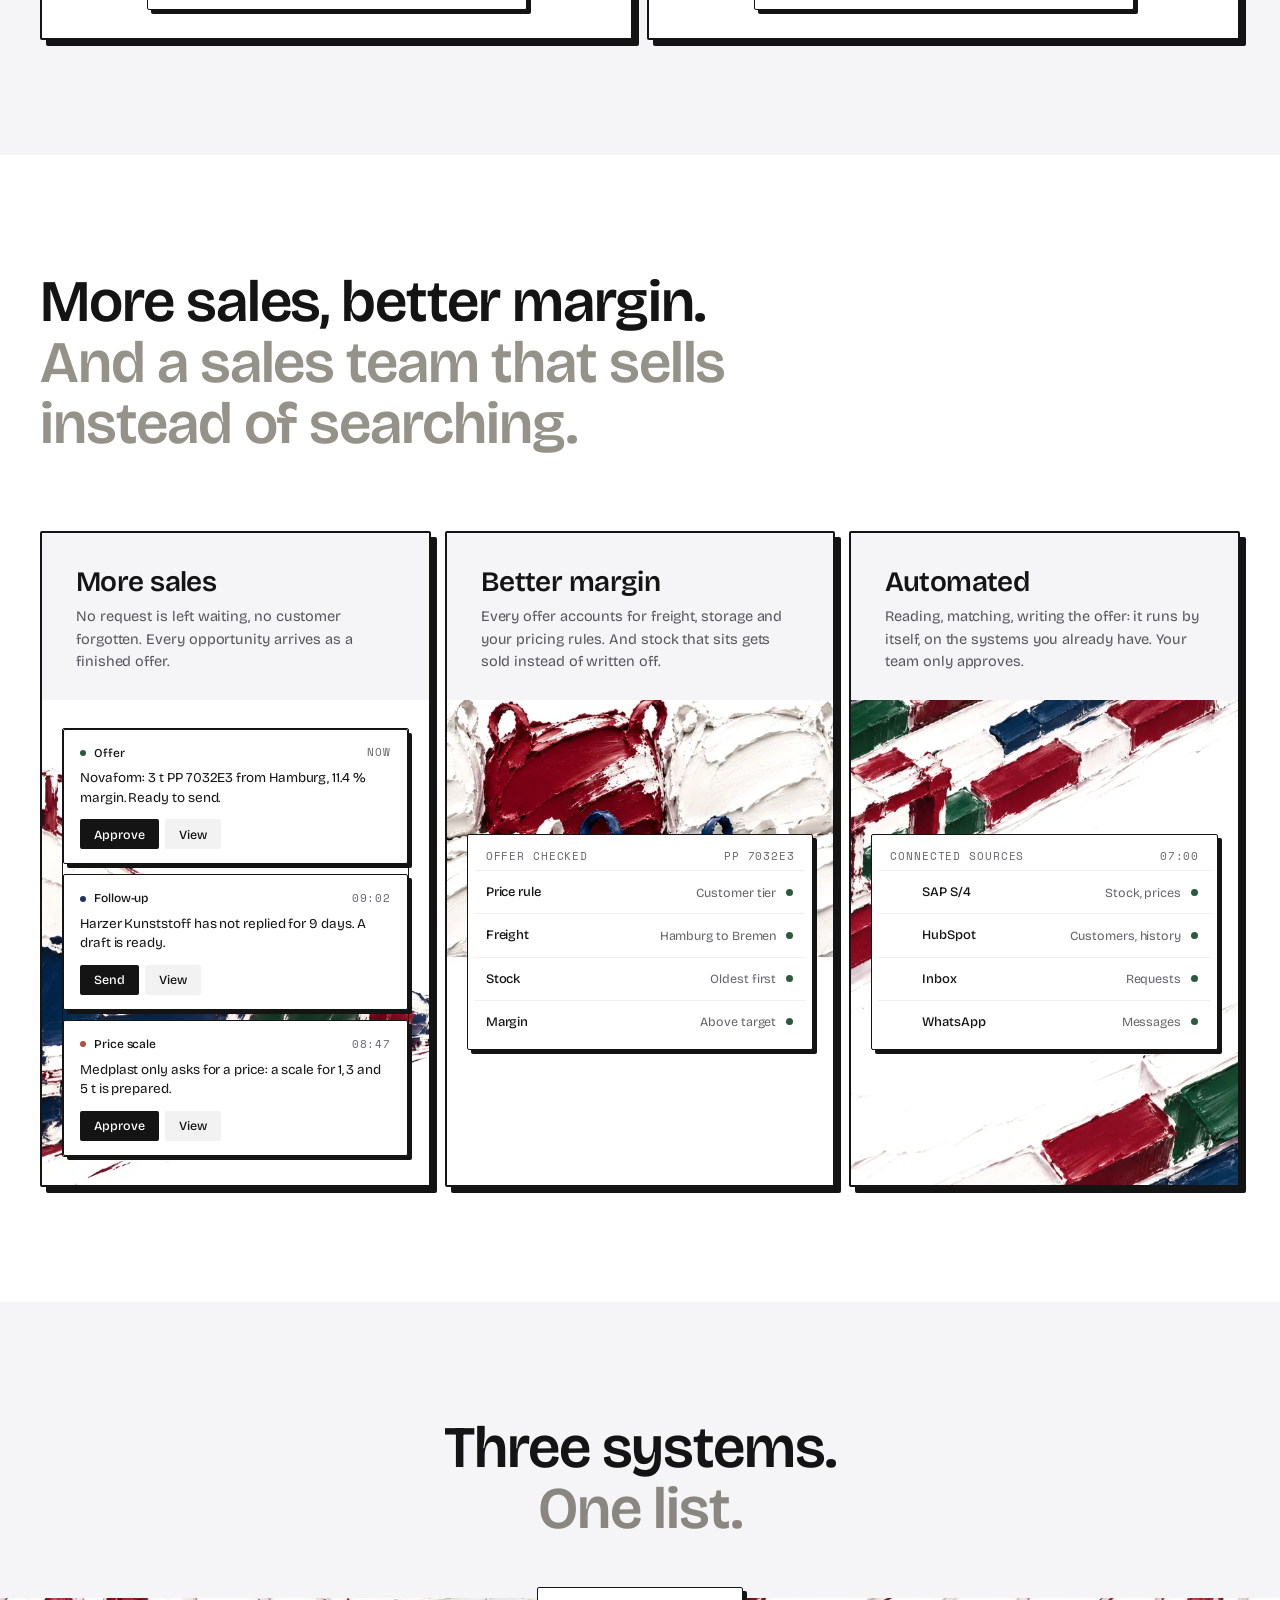
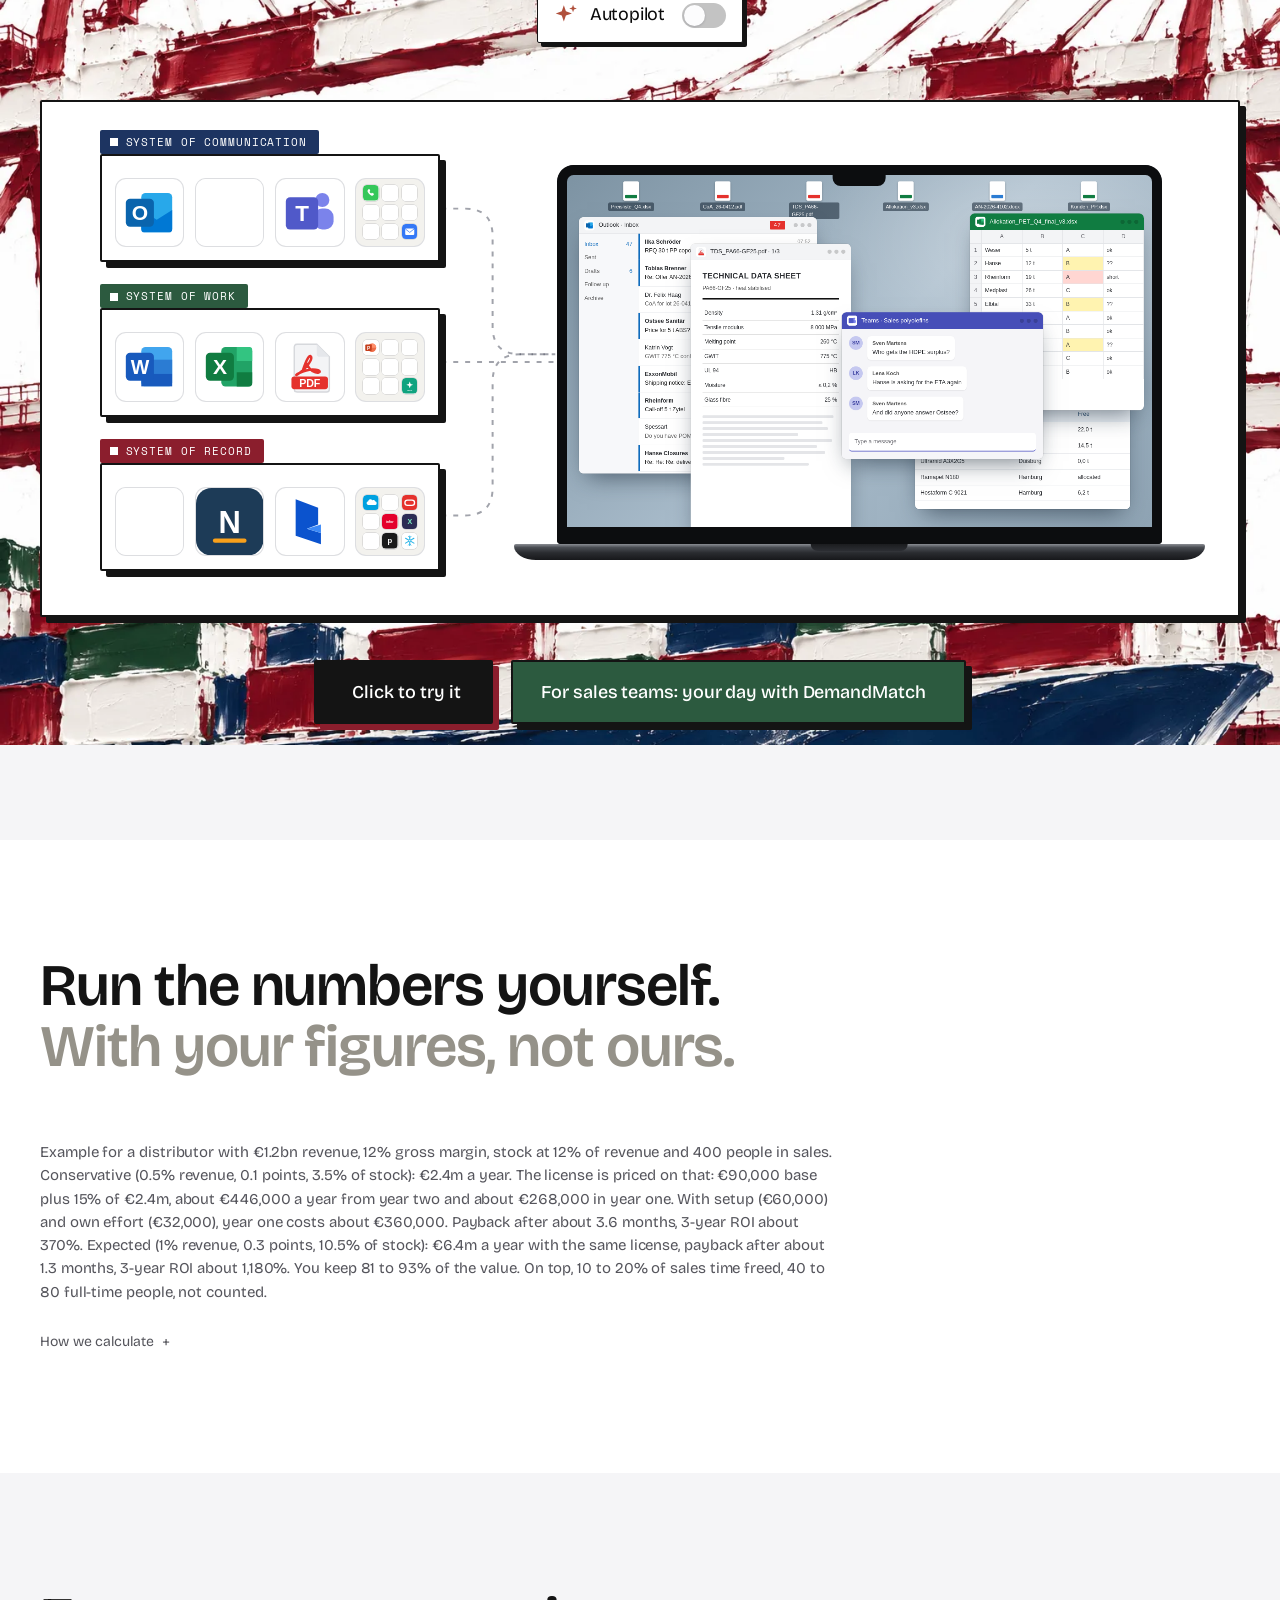
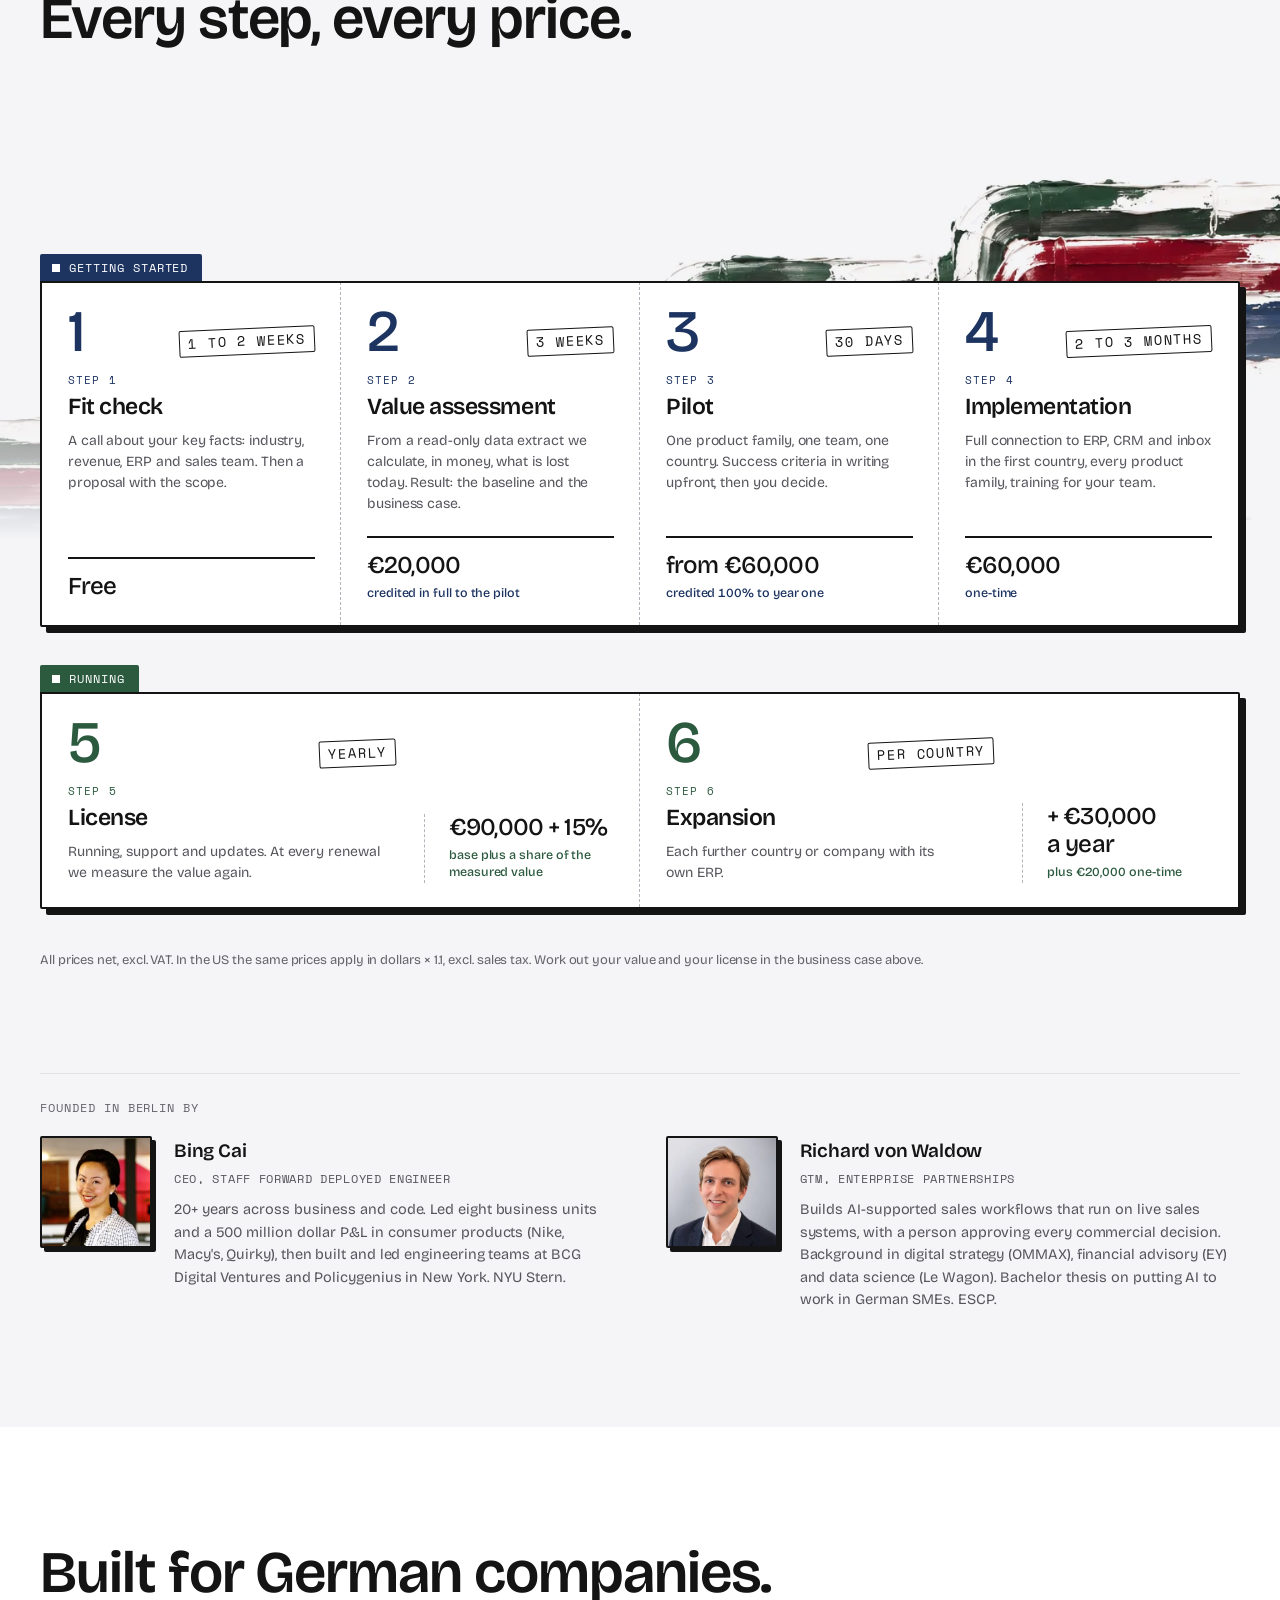
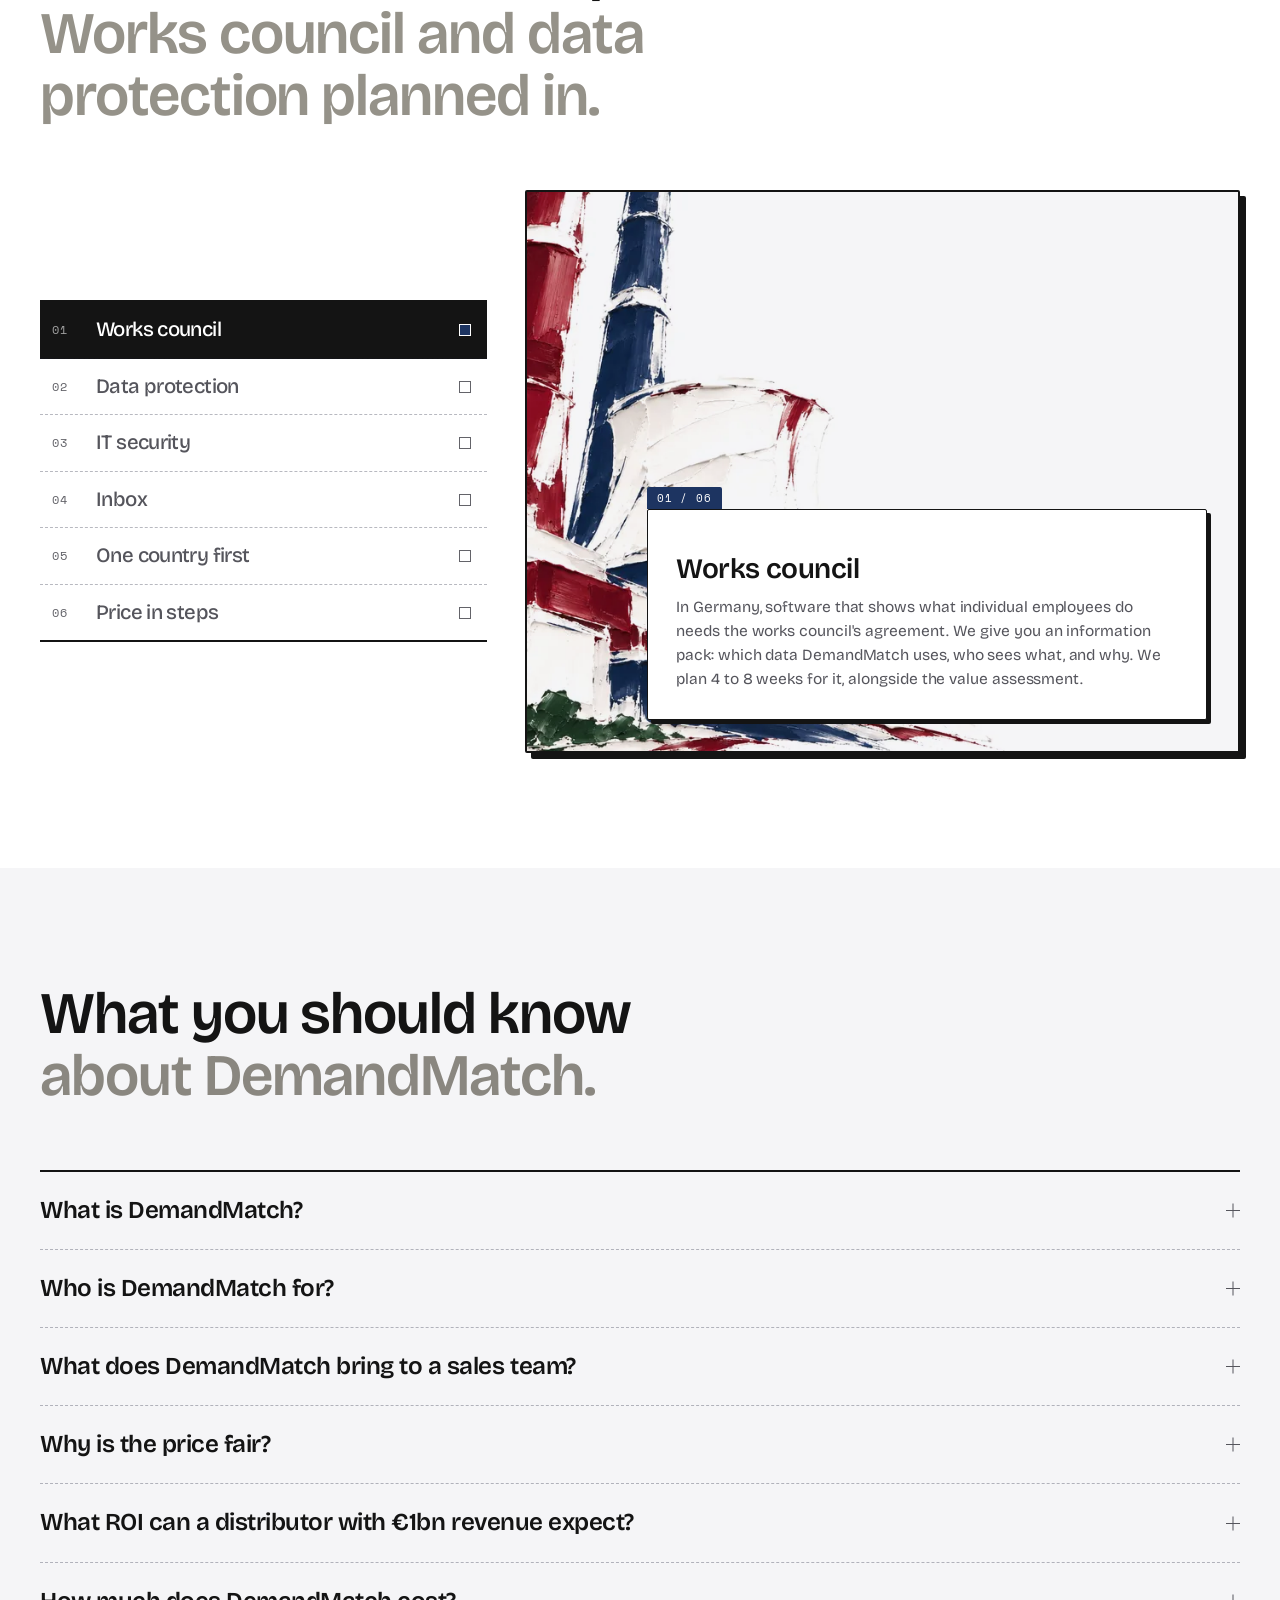
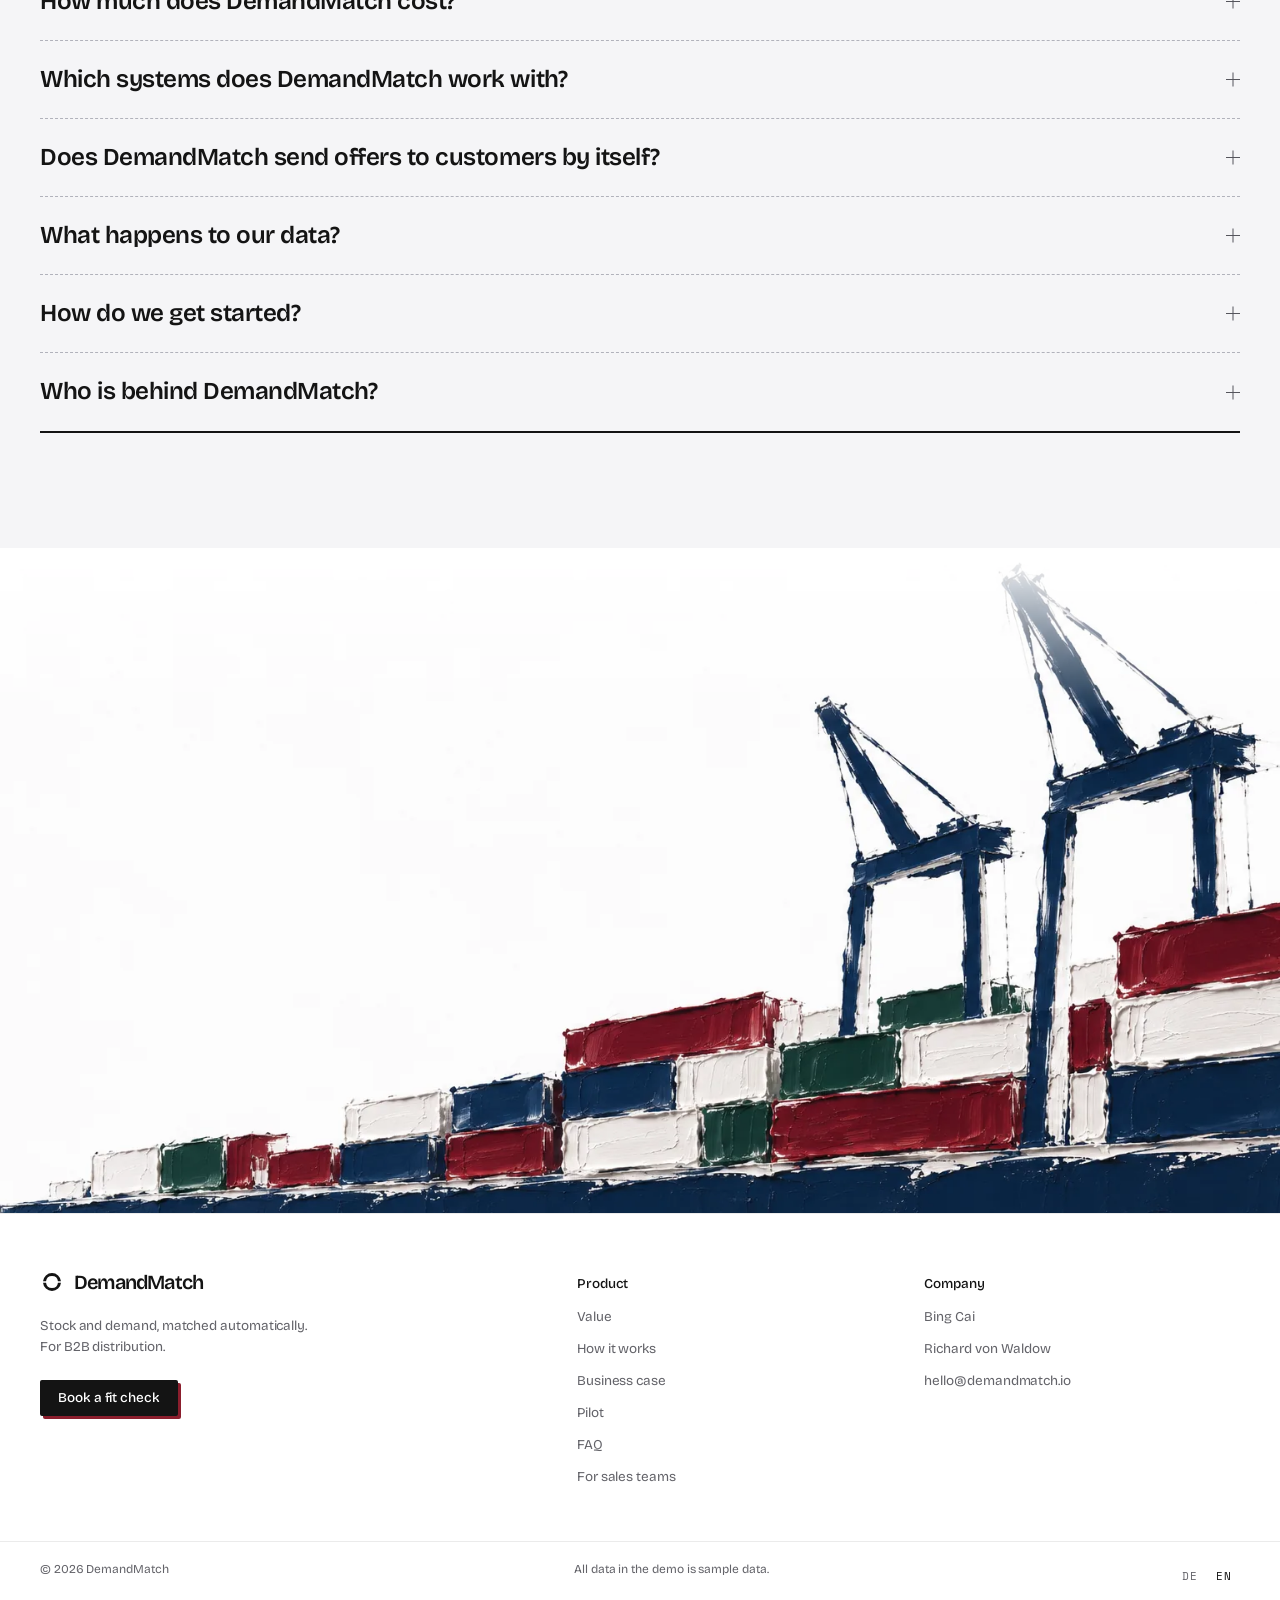
==== commit a46100c8: "Sales page: two roles, head of sales and account executive Co-Authored-By: Claude Opus 5.5 <noreply@" ====
--- a/en/index.html
+++ b/en/index.html
@@ -442,8 +442,8 @@
 <link rel="stylesheet" href="../assets/css/type.css?v=6b0c6624">
 <link rel="stylesheet" href="../assets/css/mobile.css?v=3ee79860">
 <link rel="stylesheet" href="../assets/css/rail.css?v=15b54042">
-<link rel="stylesheet" href="../assets/css/hero.css?v=23153c5e">
-<link rel="stylesheet" href="../assets/css/freight.css?v=6ef3eab2">
+<link rel="stylesheet" href="../assets/css/hero.css?v=a4ba2f4d">
+<link rel="stylesheet" href="../assets/css/freight.css?v=5594a2a9">
 </head>
 <body>
 <a class="skip" href="#main" data-t="skip">Skip to content</a>
@@ -523,9 +523,9 @@
 
   <!-- INTRO: thirty seconds from the founders, the problem and the solution in their own words (intro.js), filmed in German
        and in English. Until the films exist the frame shows a poster with a "coming soon" stamp; set data-src (and data-vtt)
-       to put them in. {lang} becomes de or en, so each page plays its own language -->
+       to put them in. {lang} becomes de or en, so each page plays its own language; data-src-phone is the 4:5 cut for phones -->
   <section class="intro wrap" id="intro">
-    <div class="in-frame rv" data-src="" data-vtt="">
+    <div class="in-frame rv" data-src="" data-src-phone="" data-vtt="">
       <img class="in-poster" src="../assets/art/hero-crane-1536.webp" srcset="../assets/art/hero-crane-640.webp 640w, ../assets/art/hero-crane-1024.webp 1024w, ../assets/art/hero-crane-1536.webp 1536w" sizes="(max-width: 900px) 100vw, 60vw" alt="" loading="lazy" decoding="async">
       <span class="in-len">0:30</span>
       <button class="in-play" type="button" data-ta="in_play" aria-label="Play the video"><svg viewBox="0 0 24 24" aria-hidden="true"><path d="M7 4.5v15l12.5-7.5z" fill="currentColor"/></svg></button>
@@ -774,9 +774,9 @@
 </div>
 
 <script>window.SHARED_BASE = '../assets/';</script>
-<script src="../assets/js/site.js?v=24e3f46b"></script>
+<script src="../assets/js/site.js?v=b47c1609"></script>
 <script src="../assets/js/fitcheck.js?v=690865e3"></script>
-<script src="../assets/js/intro.js?v=020dd6d5"></script><!-- the fit check request form behind every "Book a fit check" -->
+<script src="../assets/js/intro.js?v=0d4777a8"></script><!-- the fit check request form behind every "Book a fit check" -->
 <script src="../assets/app/engine.js?v=8505b732"></script>
 <script src="../assets/app/sample.js?v=45050d6c"></script>
 <script src="../assets/app/gantt.js?v=104f4347"></script>
@@ -784,7 +784,7 @@
 <script src="../assets/app/app.js?v=376f35ef"></script>
 <script src="../assets/js/systems.js?v=2f642521"></script>
 <script src="../assets/js/stage.js?v=b3b2c2bd"></script>
-<script src="../assets/js/surplus.js?v=589f2db9"></script>
+<script src="../assets/js/surplus.js?v=af5e2a4e"></script>
 <script src="../assets/js/pricing.js?v=b378a930"></script><!-- the price config the business case uses -->
 <script src="../assets/js/roi.js?v=f3f25c38"></script>
 <script src="../assets/js/monet.js?v=ccdce081"></script>
--- a/assets/css/hero.css
+++ b/assets/css/hero.css
@@ -187,3 +187,11 @@
   .sail .sp-label span { gap: 9px; font-size: 13.5px; letter-spacing: .1em; }
   .sail .sp-label span::before { width: 10px; height: 10px; }
 }
+
+/* phones: the goods flow too. The lines drop from the container into the card and run down its left edge to each
+   customer's tile (surplus.js drawNarrow); small containers ride them, a little slower than on desktop */
+@media (max-width: 1000px) {
+  html .sail .sp-flow { display: block; z-index: 2; }
+  html .sail .sp-flow .ln { stroke-width: 1.4; }
+  html .sail .sp-flow .pel.box { animation-duration: 3800ms; }
+}
--- a/assets/css/freight.css
+++ b/assets/css/freight.css
@@ -459,3 +459,19 @@
 html .in-who img + img { margin-left: -8px; }
 html .in-who span { margin-left: 14px; }
 @media (max-width: 900px) { html .intro { grid-template-columns: 1fr; } html .in-play { left: 66%; } }
+/* phones: the heading first, then the film in 4:5 (faces stay large), then the two faces and the fit check */
+@media (max-width: 720px) {
+  html .intro { gap: 0; }
+  html .in-copy { display: contents; }
+  html .in-tag { order: 1; } html .in-copy .h2 { order: 2; } html .in-p { order: 3; margin-bottom: 26px; }
+  html .in-frame { order: 4; aspect-ratio: 4 / 5; }
+  html .in-poster { object-position: 18% 50%; }
+  html .in-play { left: 70%; top: 30%; }
+  html .in-who { order: 5; margin-top: 30px; } html .intro > .in-copy > .btn, html .in-copy .btn { order: 6; justify-self: start; }
+}
+
+/* the logo mark is a fixed square that never shrinks: with only a height, iPhone Safari sometimes laid it out at zero
+   width and the word slid over it */
+html .brand-mark { flex: none; width: 24px; height: 24px; }
+html .brand-mark svg { display: block; width: 24px; height: 24px; }
+html .brand-word { flex: none; white-space: nowrap; }
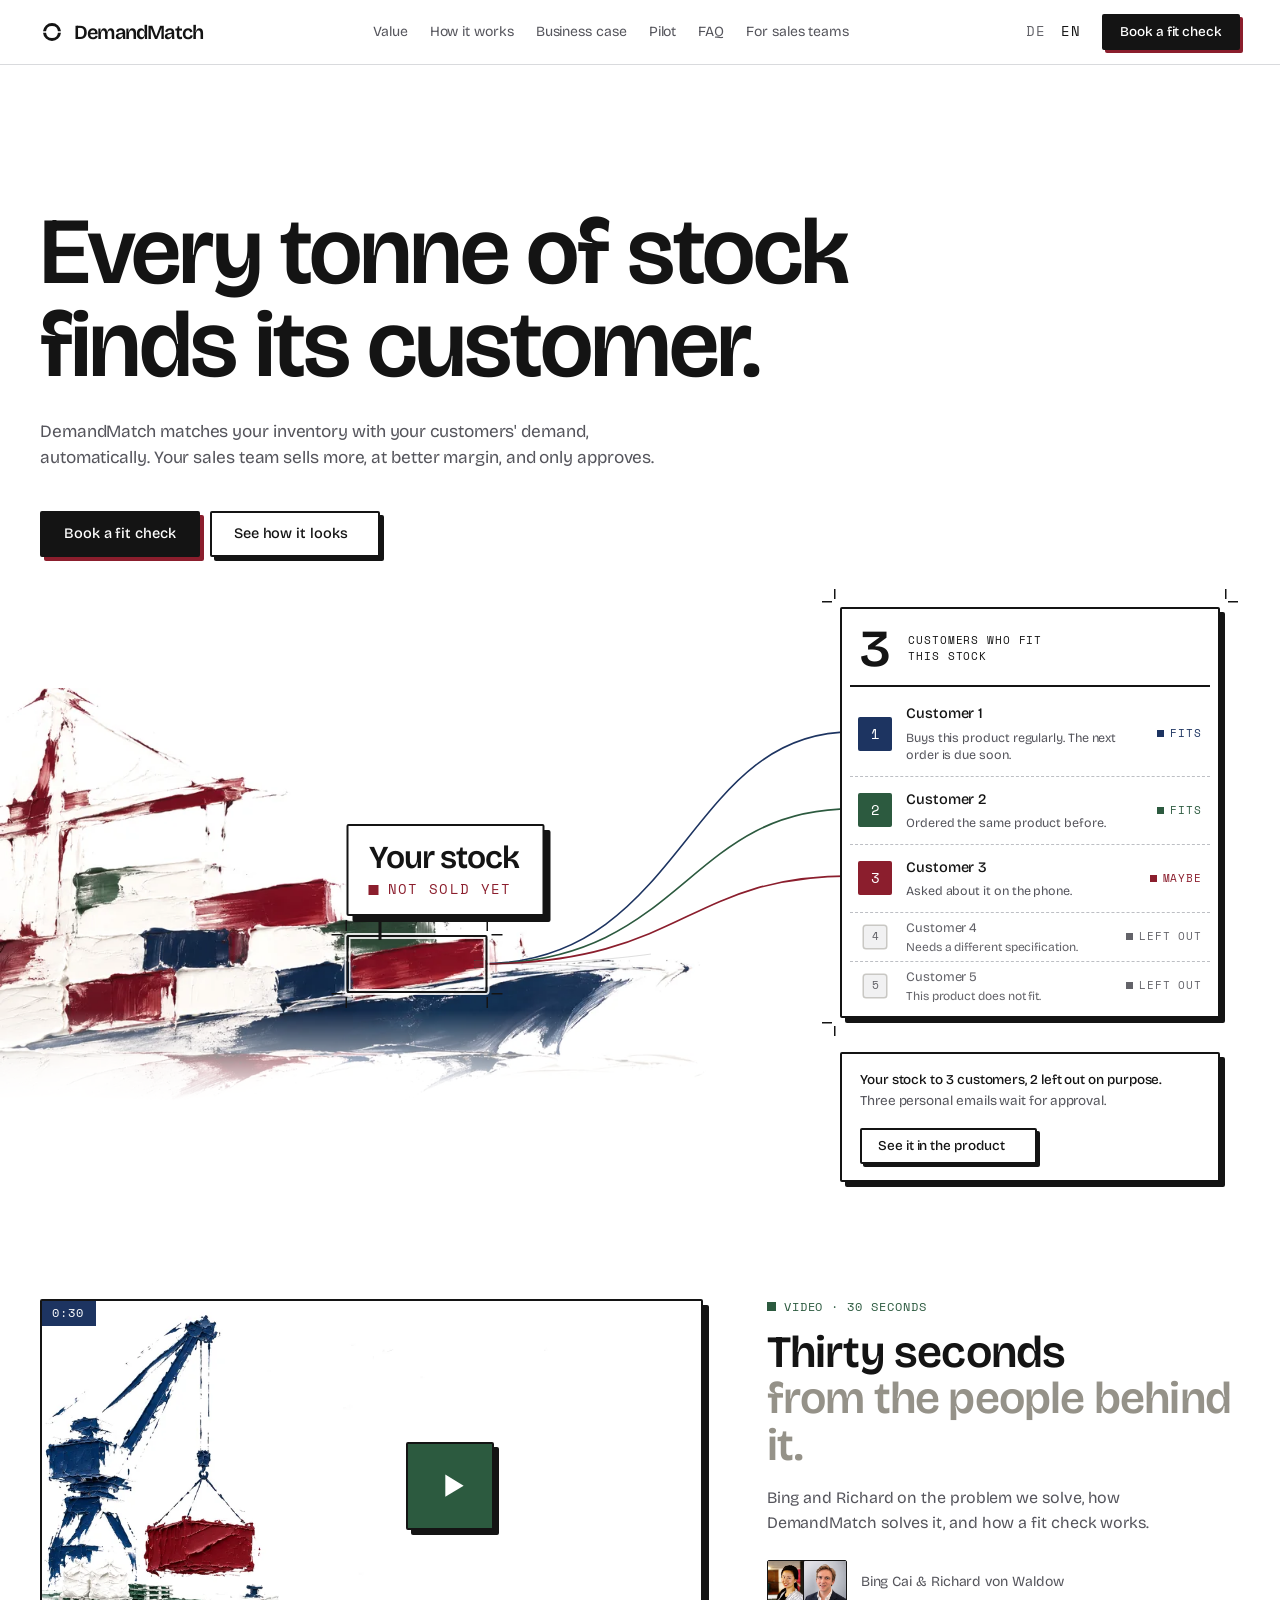
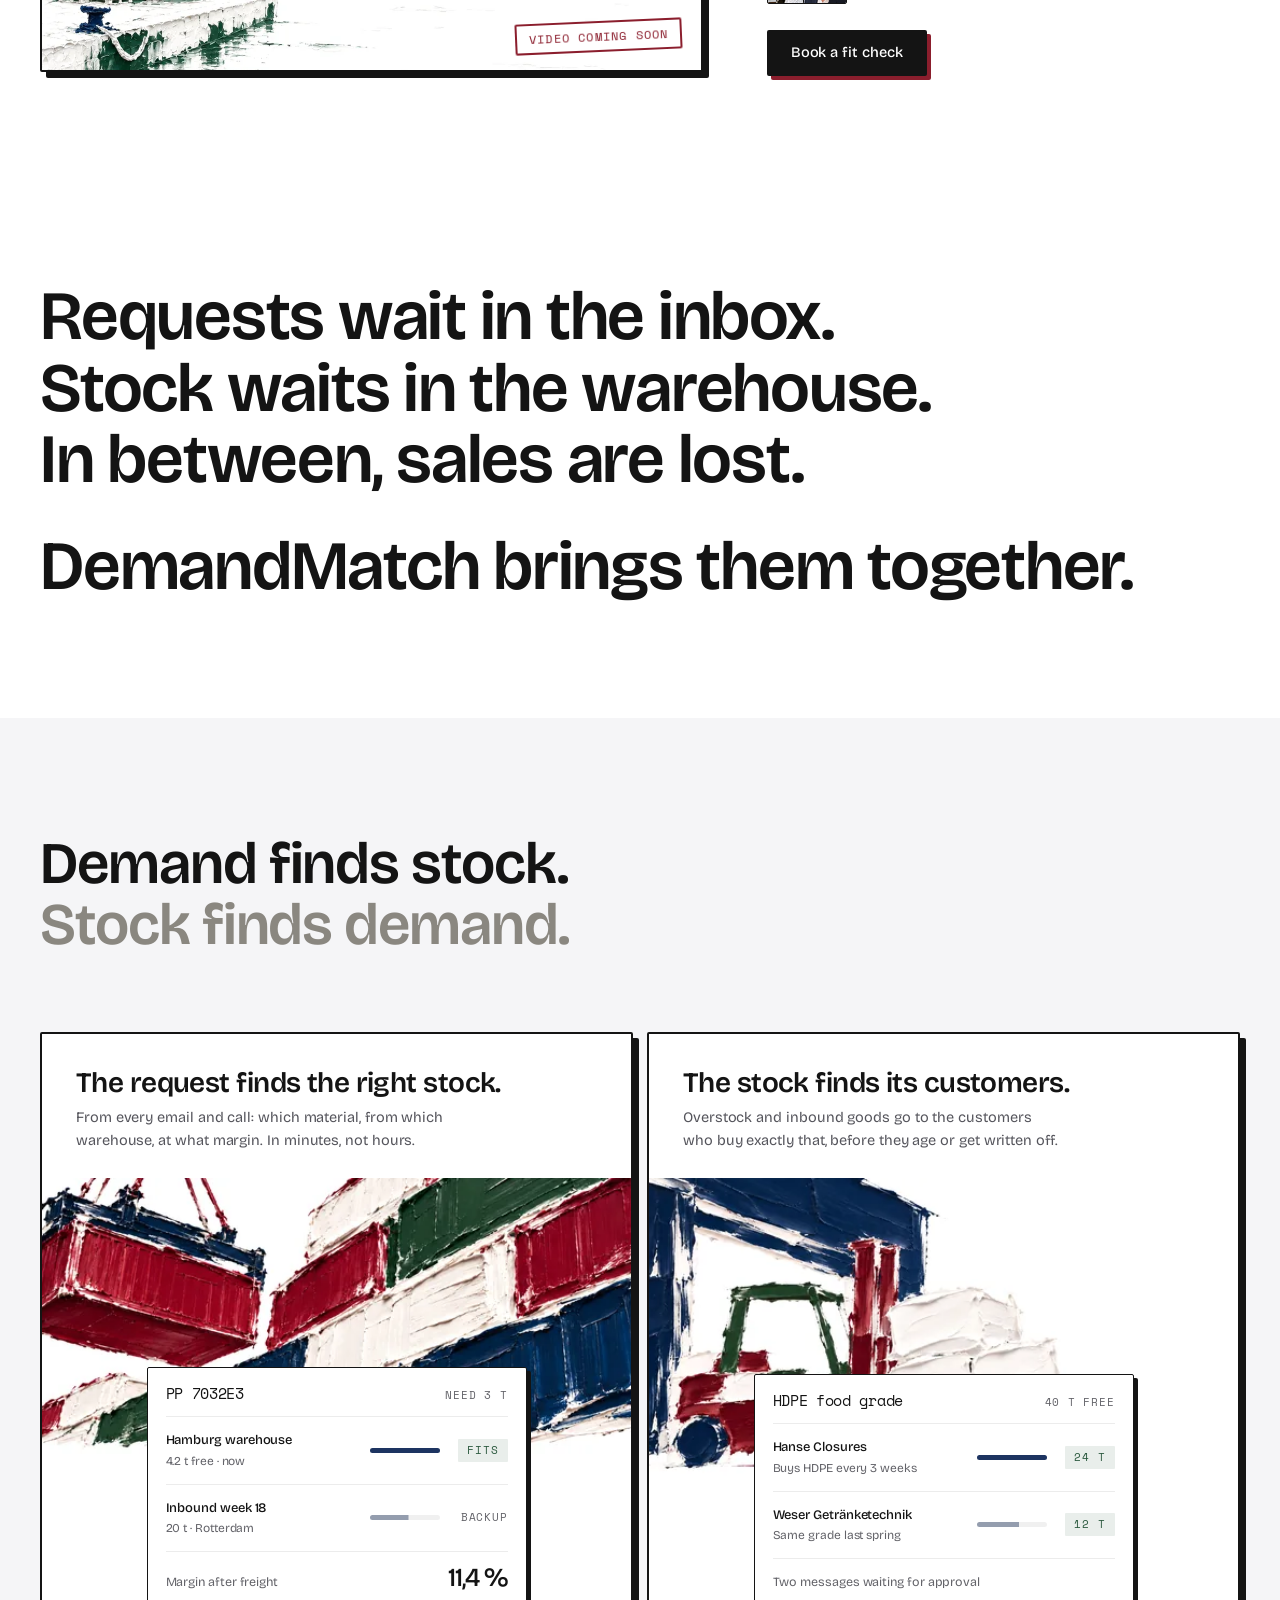
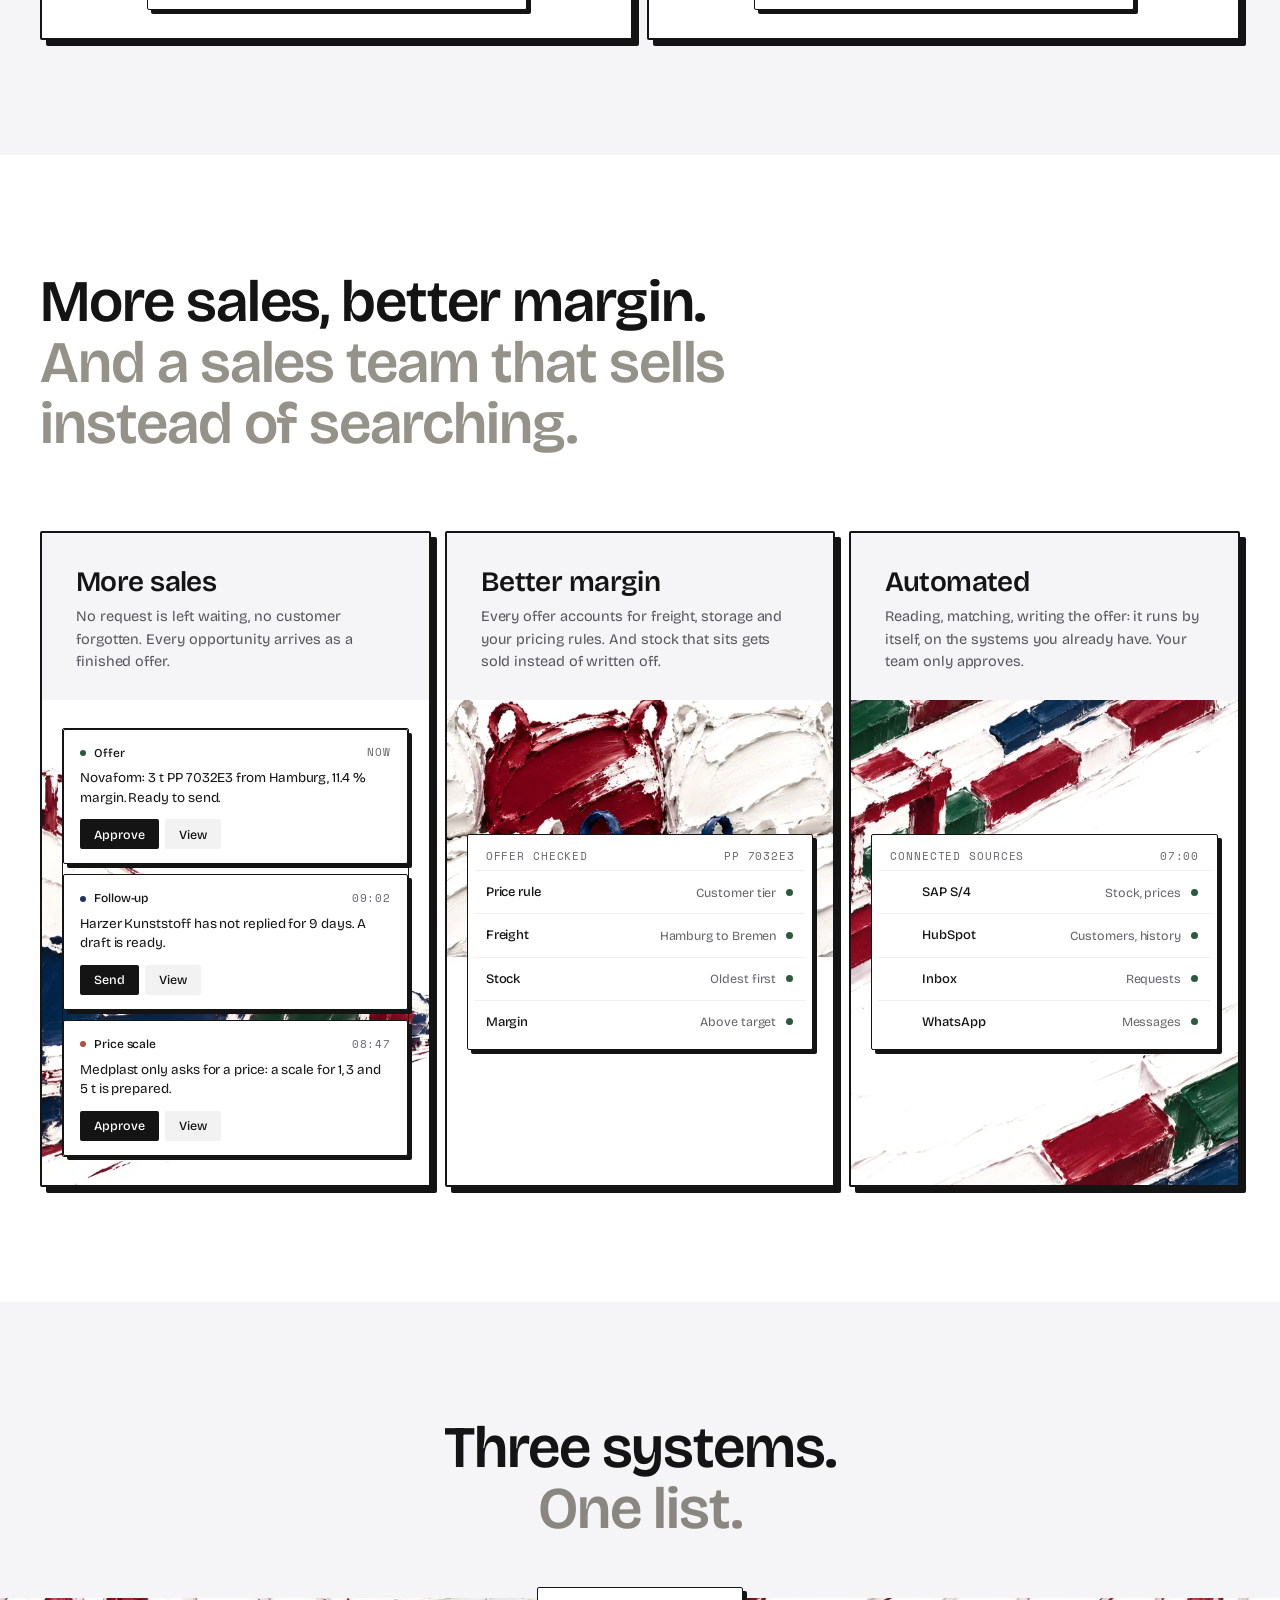
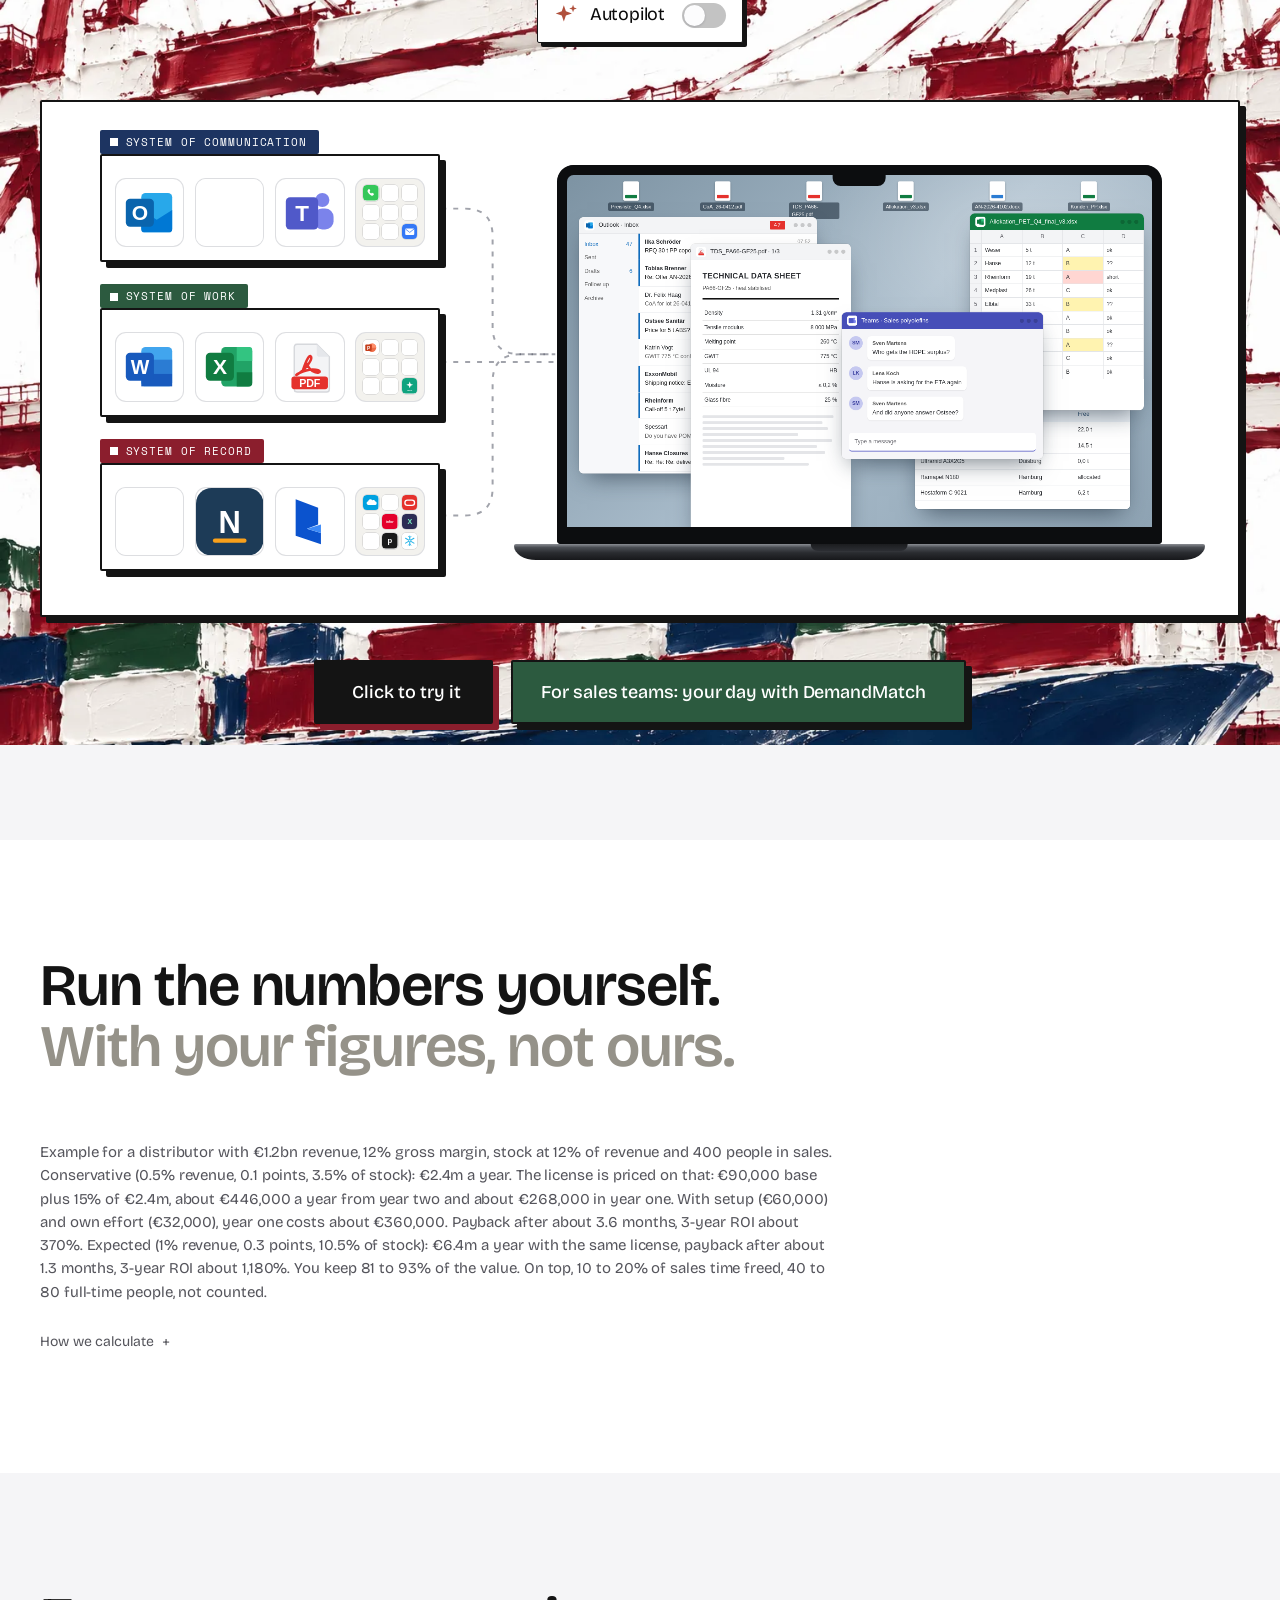
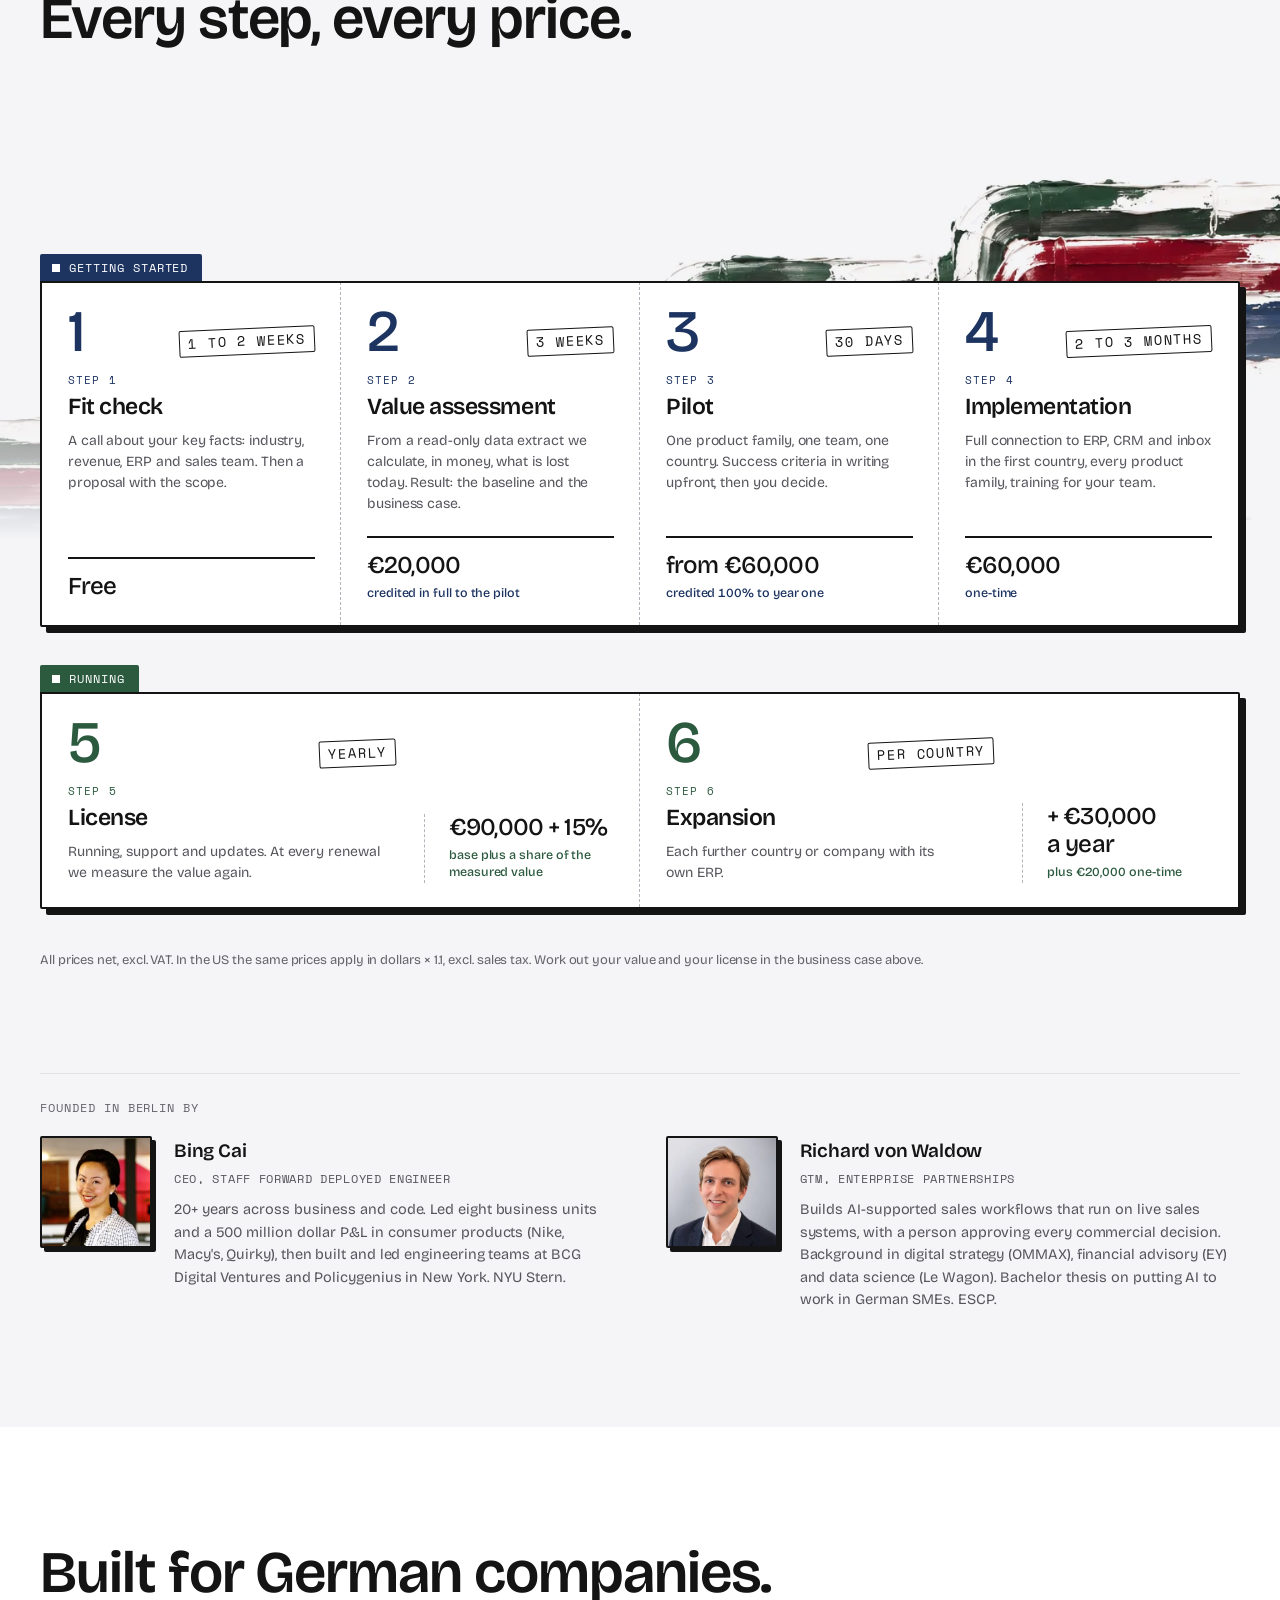
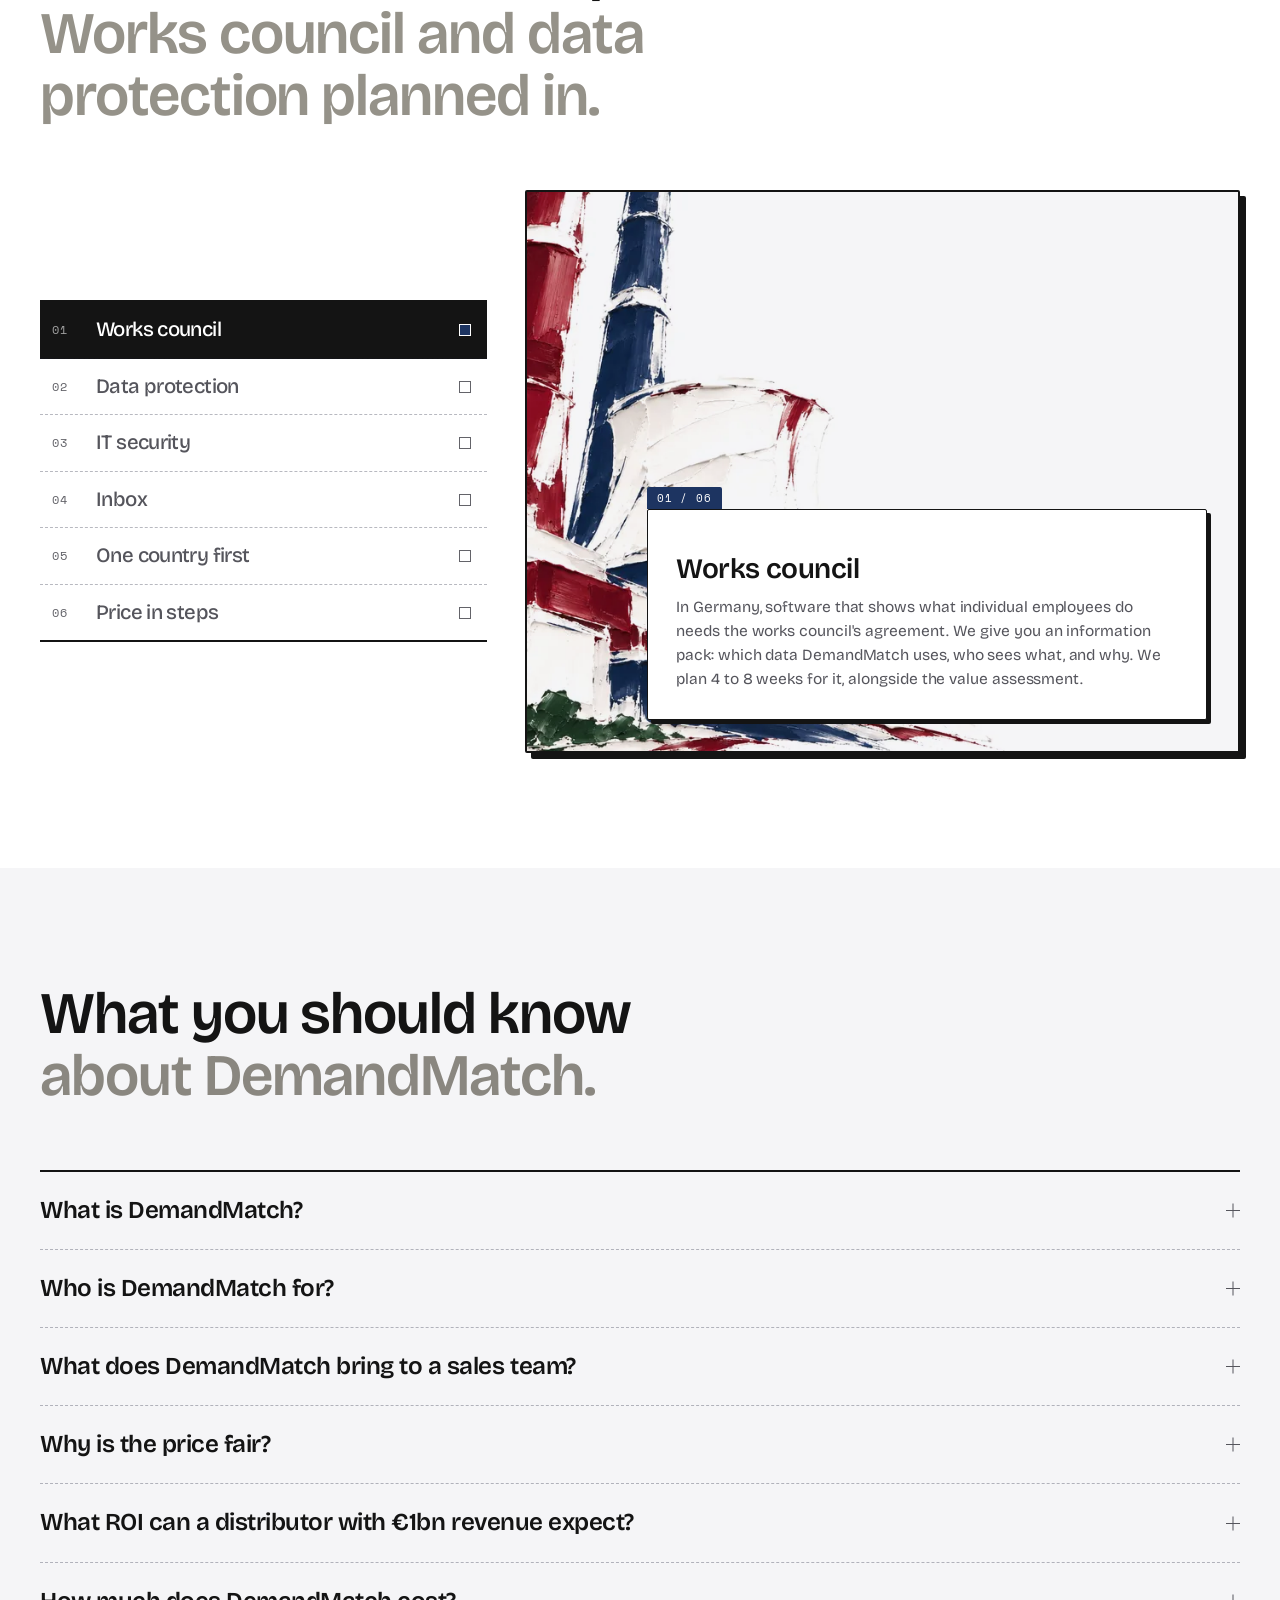
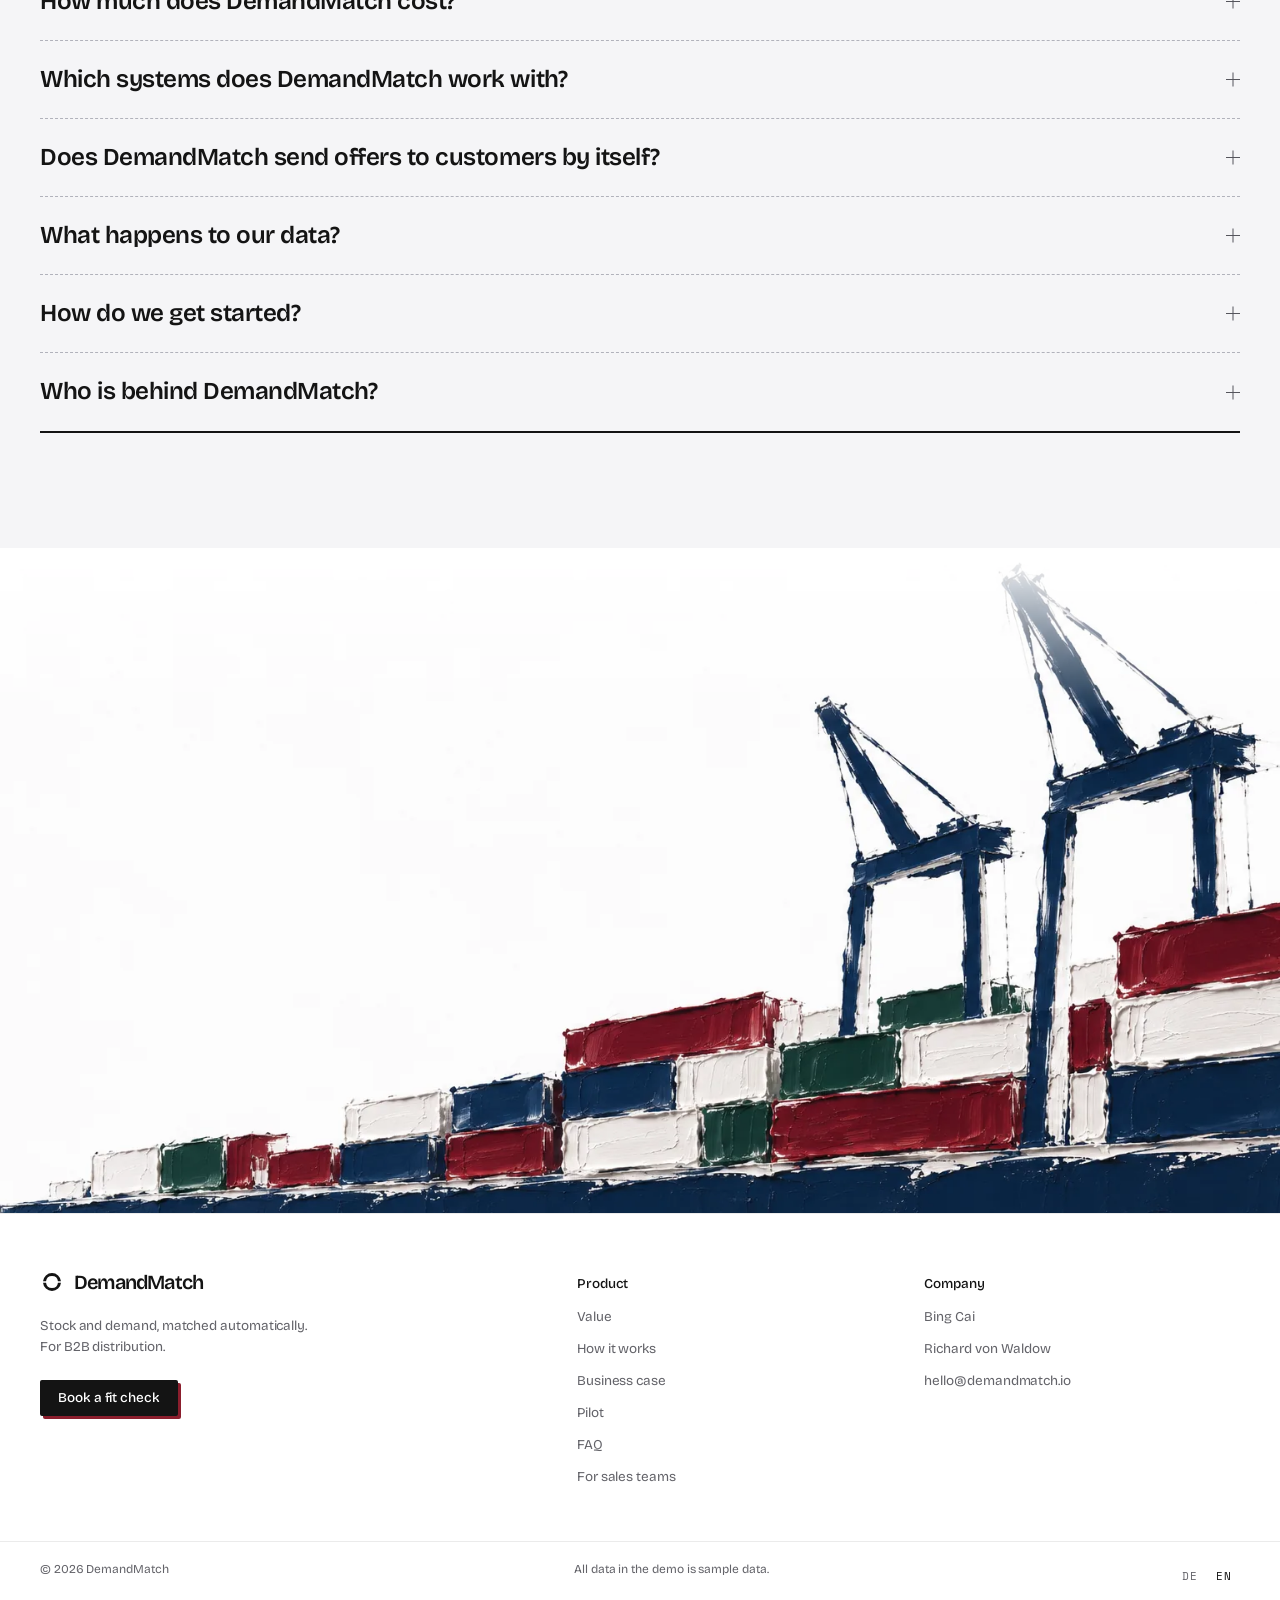
==== commit 53cbb5f9: "Sales page: not only quotes, the 20 kinds of requests" ====
--- a/en/index.html
+++ b/en/index.html
@@ -443,7 +443,7 @@
 <link rel="stylesheet" href="../assets/css/mobile.css?v=3ee79860">
 <link rel="stylesheet" href="../assets/css/rail.css?v=15b54042">
 <link rel="stylesheet" href="../assets/css/hero.css?v=a4ba2f4d">
-<link rel="stylesheet" href="../assets/css/freight.css?v=5594a2a9">
+<link rel="stylesheet" href="../assets/css/freight.css?v=f3dde45d">
 </head>
 <body>
 <a class="skip" href="#main" data-t="skip">Skip to content</a>
@@ -774,7 +774,7 @@
 </div>
 
 <script>window.SHARED_BASE = '../assets/';</script>
-<script src="../assets/js/site.js?v=b47c1609"></script>
+<script src="../assets/js/site.js?v=53b3d36f"></script>
 <script src="../assets/js/fitcheck.js?v=690865e3"></script>
 <script src="../assets/js/intro.js?v=0d4777a8"></script><!-- the fit check request form behind every "Book a fit check" -->
 <script src="../assets/app/engine.js?v=8505b732"></script>
--- a/assets/css/freight.css
+++ b/assets/css/freight.css
@@ -475,3 +475,35 @@
 html .brand-mark { flex: none; width: 24px; height: 24px; }
 html .brand-mark svg { display: block; width: 24px; height: 24px; }
 html .brand-word { flex: none; white-space: nowrap; }
+
+/* ---------------------------------------------------------------- sales #requests: not only quotes
+   Four label cards (prices and offers, documents, delivery, after the sale), each with a coloured mono tab, its count,
+   and the requests ruled like a manifest: the request in bold, what DemandMatch prepares under it. 4 columns on wide
+   screens, 2 on tablets, a swipe rail on phones (mobile.css [data-rail]). */
+html .s-req-sec .sec-h { max-width: 900px; }
+html .s-req-sec .in-tag { margin-bottom: 18px; }
+html .s-req-lead { margin: 22px 0 0; max-width: 62ch; font-size: 17px; line-height: 1.55; color: var(--ink-2); text-wrap: pretty; }
+html .s-req { display: grid; grid-template-columns: repeat(4, minmax(0, 1fr)); gap: 22px; margin-top: clamp(36px, 4vw, 56px); }
+html .s-req-g { display: flex; flex-direction: column; background: #fff; border: var(--edge); border-radius: 2px; box-shadow: var(--print-s); }
+html .s-req-t { display: flex; align-items: center; gap: 10px; margin: 0; padding: 11px 14px 10px; background: var(--c); color: #fff;
+  font: 400 12px/1.2 var(--mono); letter-spacing: .08em; text-transform: uppercase; }
+html .s-req-t span { opacity: .75; }
+html .s-req-t em { margin-left: auto; font-style: normal; padding: 3px 7px 2px; border: 1px solid rgb(255 255 255 / .6); border-radius: 2px; }
+html .s-req-g ul { margin: 0; padding: 4px 16px 10px; list-style: none; }
+html .s-req-g li { position: relative; padding: 13px 0 13px 18px; border-top: 1px dashed var(--rule); }
+html .s-req-g li:first-child { border-top: 0; }
+html .s-req-g li::before { content: ''; position: absolute; left: 0; top: 19px; width: 8px; height: 8px; background: var(--c); }
+html .s-req-g b { display: block; font-size: 15.5px; font-weight: 600; line-height: 1.25; letter-spacing: -.01em; color: var(--ink); }
+html .s-req-g li span { display: block; margin-top: 4px; font-size: 13.5px; line-height: 1.45; color: var(--ink-2); text-wrap: pretty; }
+html .s-req-f { display: flex; align-items: center; justify-content: space-between; gap: 24px 40px; flex-wrap: wrap; margin-top: clamp(32px, 4vw, 48px);
+  padding: 20px 22px; border: var(--edge); border-radius: 2px; background: #fff; box-shadow: var(--print-s); }
+html .s-req-f p { margin: 0; max-width: 70ch; font-size: 15.5px; line-height: 1.5; color: var(--ink-2); }
+html .s-req-f b { color: var(--ink); font-weight: 600; }
+@media (max-width: 1100px) { html .s-req { grid-template-columns: repeat(2, minmax(0, 1fr)); } }
+@media (max-width: 720px) {
+  html .s-req { gap: 12px; }
+  html .s-req > .s-req-g { box-shadow: 4px 4px 0 var(--ink); margin-bottom: 4px; }
+  html .s-req-lead { font-size: 16px; }
+  html .s-req-f { padding: 18px; }
+  html .s-req-f .btn { width: 100%; justify-content: center; }
+}
